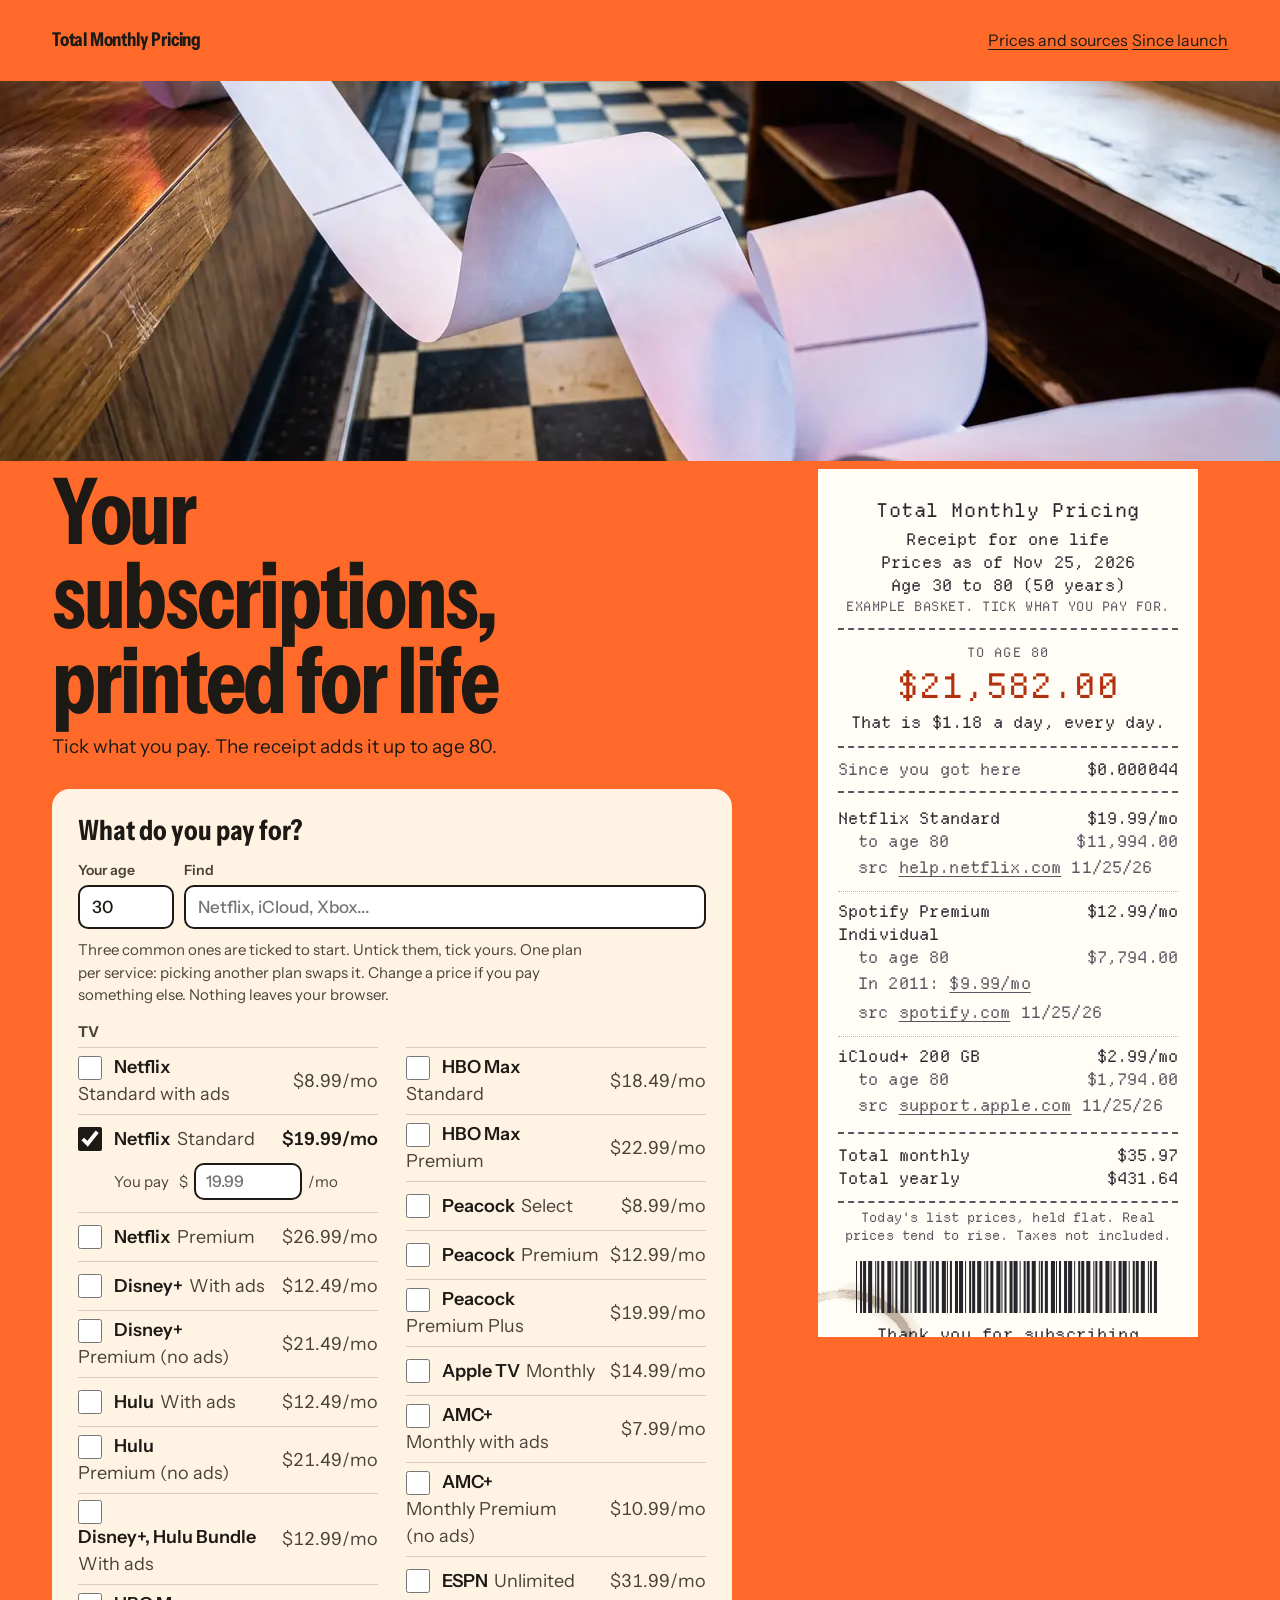
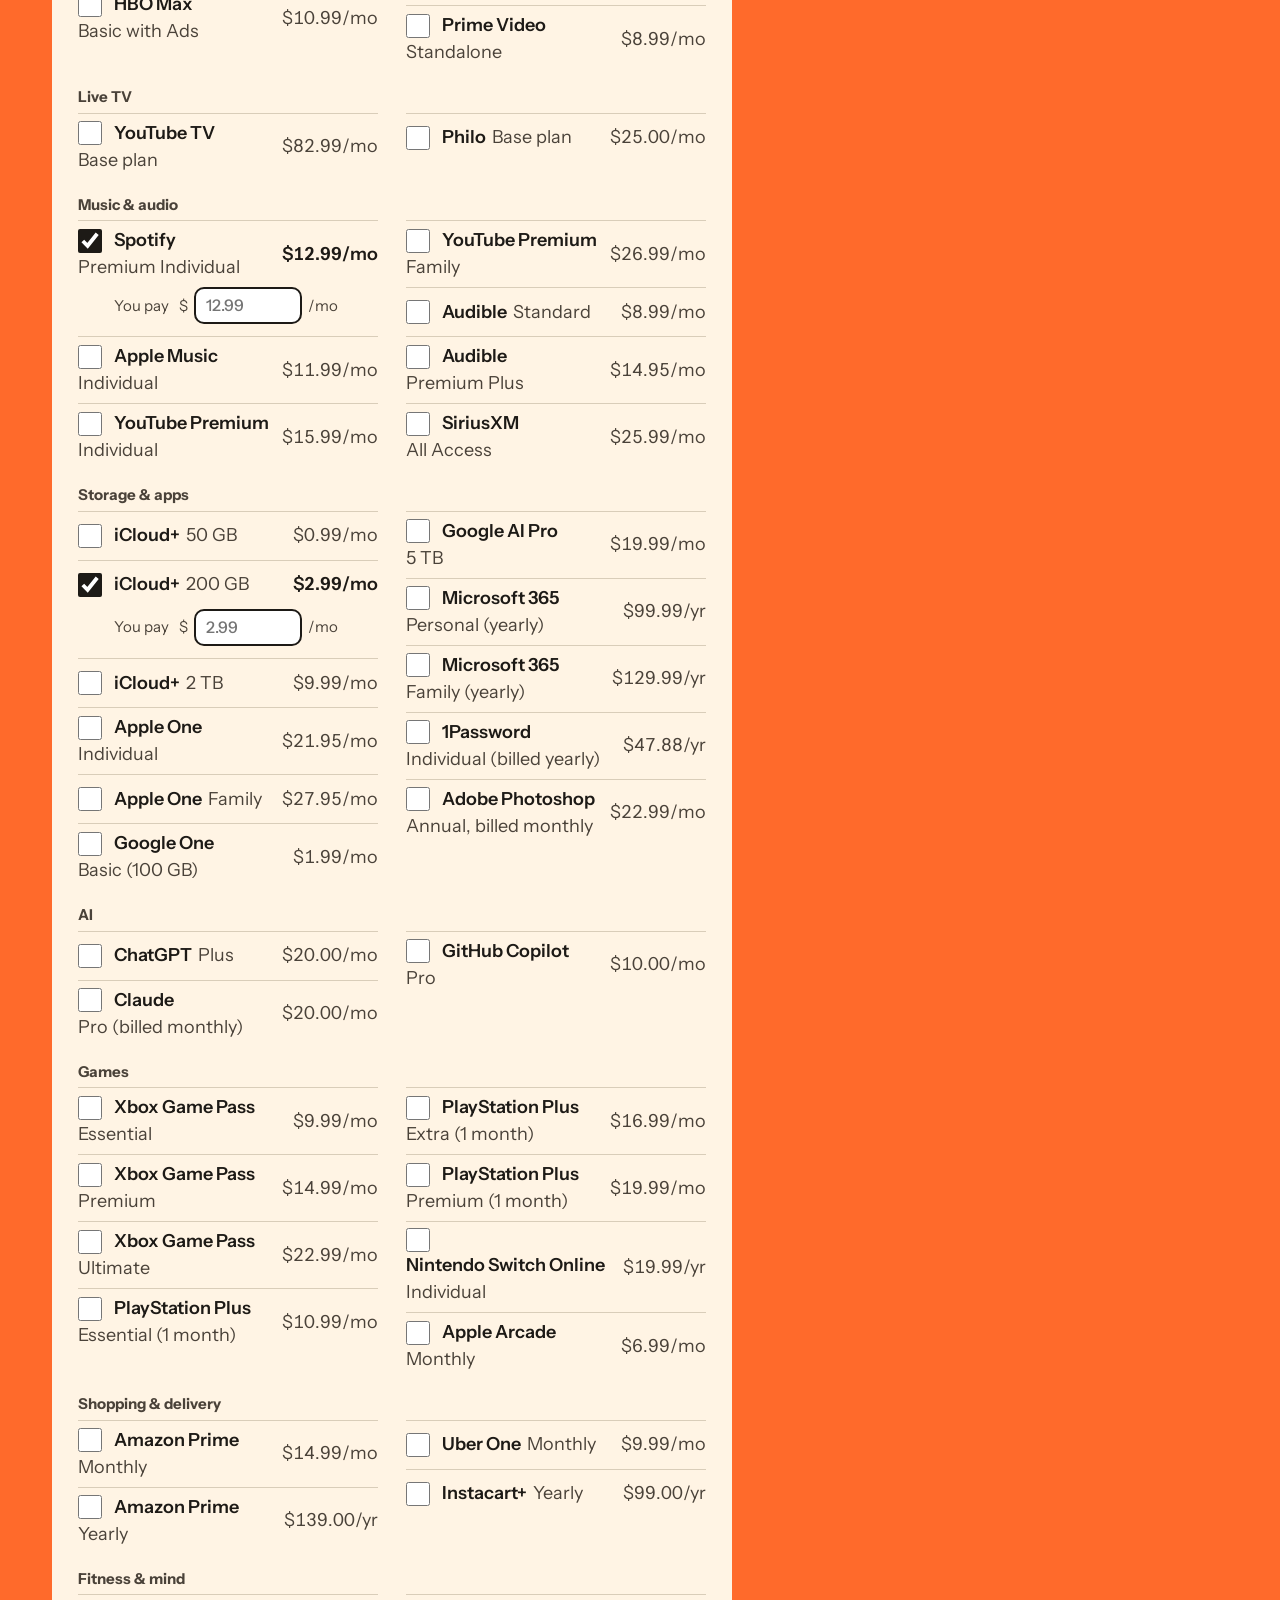
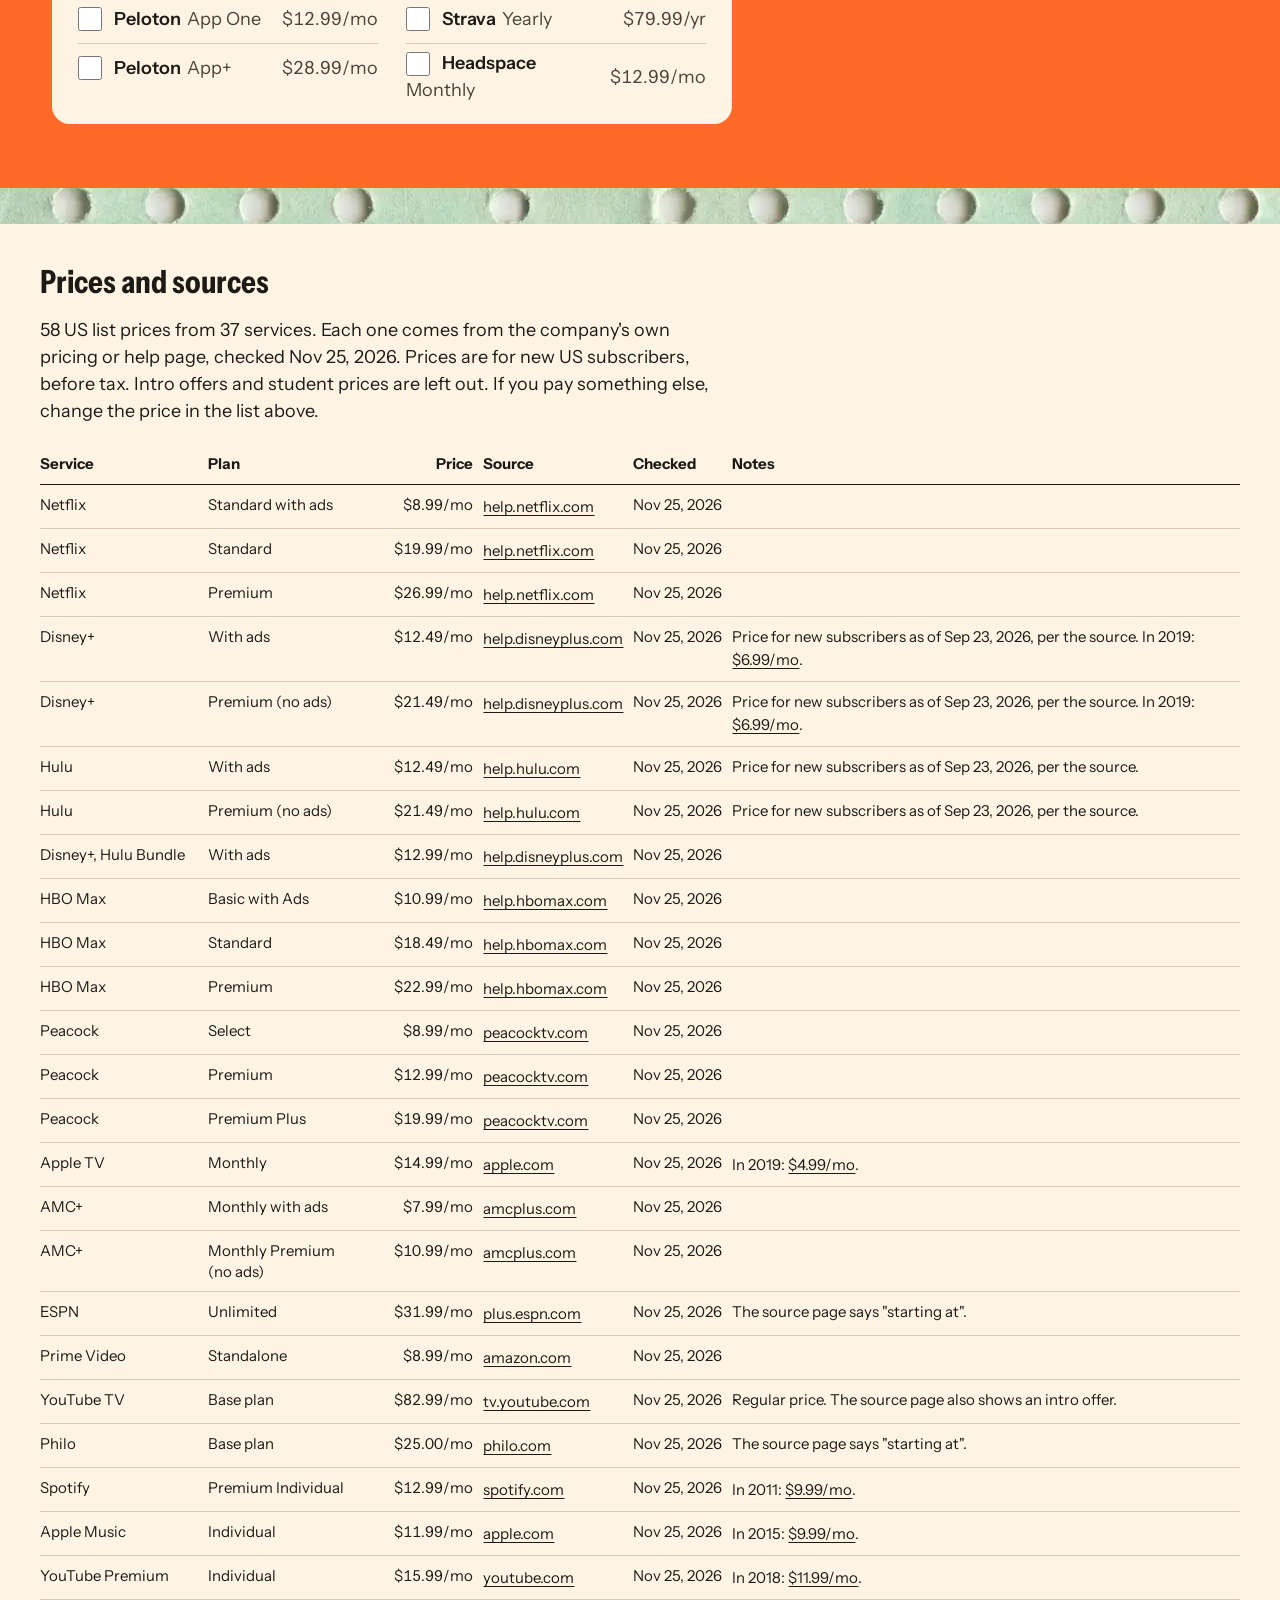
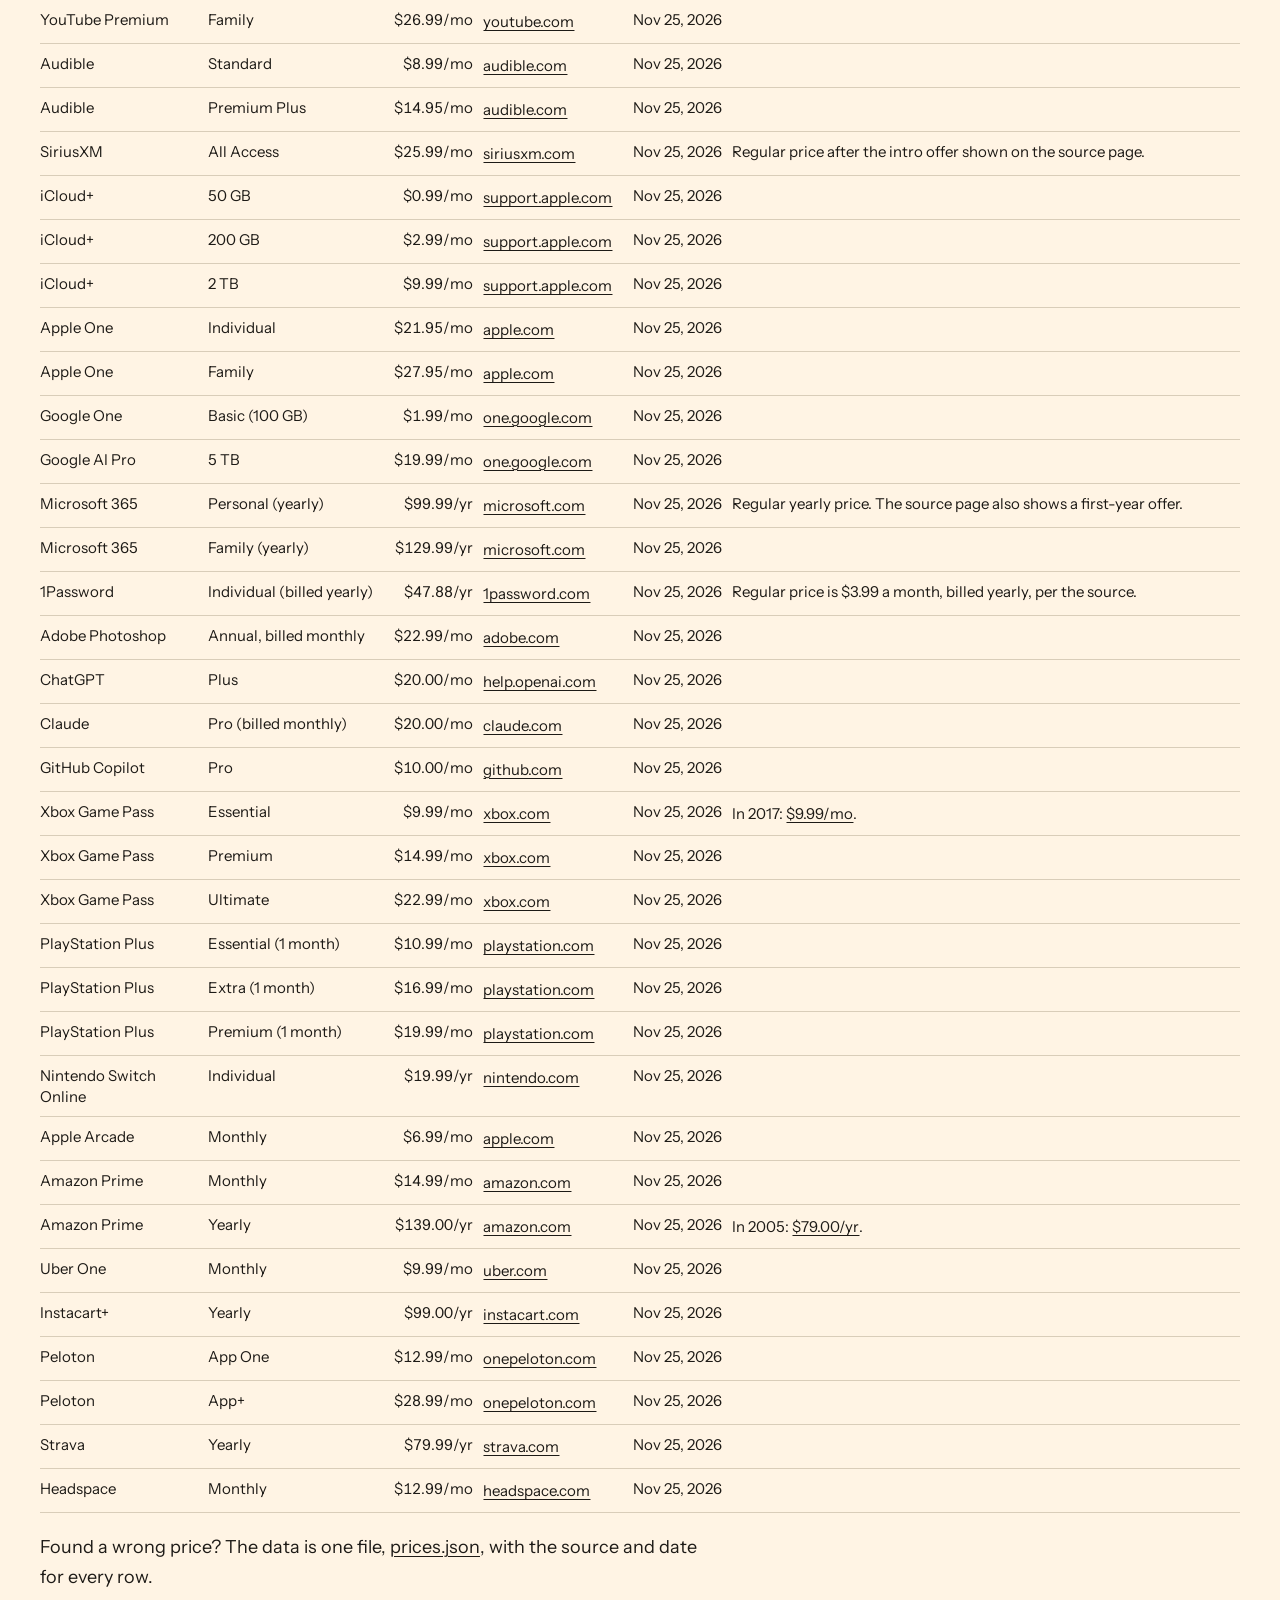
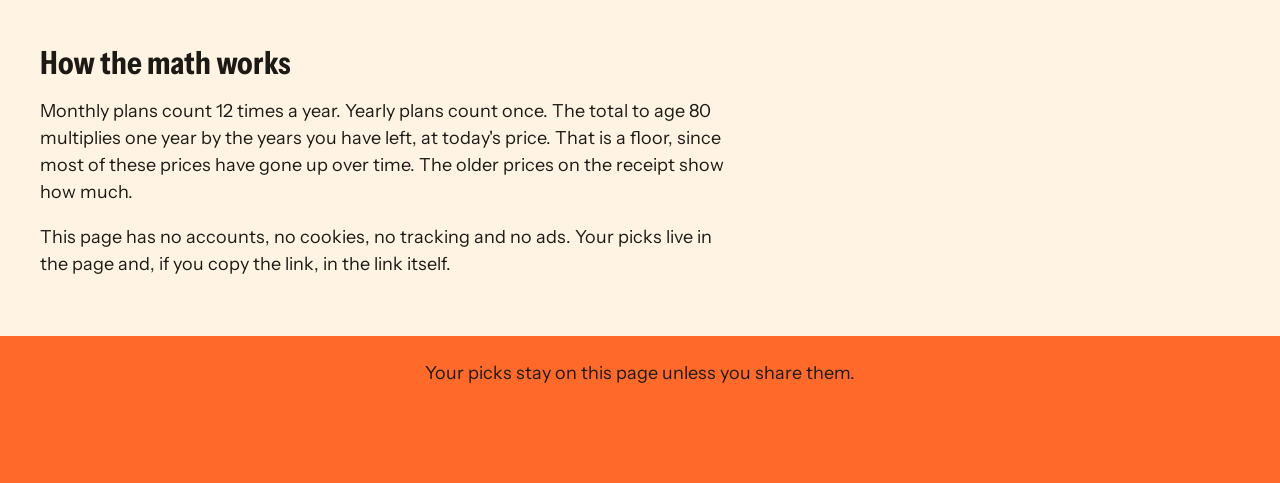
==== docs/index.html @ 7f8d94ce "Share button under the receipt: phone share sheet with the PNG + link; desktop panel with Post to X," ====
<!doctype html>
<html lang="en">
<head>
<meta charset="utf-8">
<meta name="viewport" content="width=device-width, initial-scale=1">
<link rel="canonical" href="https://totalmonthlypricing.com/">
<meta property="og:url" content="https://totalmonthlypricing.com/">
<title>Total Monthly Pricing: what your subscriptions cost for life</title>
<meta name="description" content="Tick the subscriptions you pay. A receipt prints your monthly total and what you will pay each company by age 80. Every price links its source.">
<meta property="og:title" content="Your subscriptions, printed for life">
<meta property="og:description" content="Tick what you pay. Get the receipt. Every price links its source.">
<meta property="og:image" content="https://totalmonthlypricing.com/og.jpg">
<meta property="og:image:width" content="1200">
<meta property="og:image:height" content="630">
<meta property="og:image:alt" content="A single white receipt curling in a loop on a mint-green backdrop with a coral stamp circle.">
<meta property="og:type" content="website">
<meta name="twitter:card" content="summary_large_image">
<link rel="preload" as="image" href="img/hero.webp" imagesrcset="img/hero-800.webp 800w, img/hero.webp 1280w, img/hero-1920.webp 1920w" imagesizes="100vw">
<script type="application/ld+json">{"@context":"https://schema.org","@type":"WebApplication","name":"Total Monthly Pricing","url":"https://totalmonthlypricing.com/","description":"Tick the subscriptions you pay. A receipt prints your monthly total and what you will pay each company by age 80. Every price links its source.","applicationCategory":"FinanceApplication","operatingSystem":"Any","browserRequirements":"Requires JavaScript","isAccessibleForFree":true,"offers":{"@type":"Offer","price":"0","priceCurrency":"USD"}}</script>
<link rel="preload" href="fonts/instrument.woff2" as="font" type="font/woff2" crossorigin>
<link rel="preload" href="fonts/departure.woff2" as="font" type="font/woff2" crossorigin>
<link rel="stylesheet" href="style.css">
<link rel="icon" href="data:image/svg+xml,%3Csvg xmlns='http://www.w3.org/2000/svg' viewBox='0 0 16 16'%3E%3Crect x='3' y='1' width='10' height='14' fill='%23fffdf6'/%3E%3Cpath d='M5 5h6M5 8h6M5 11h4' stroke='%23222' /%3E%3C/svg%3E">
<script>document.documentElement.className='js'</script>
</head>
<body>
<header class="bar"><a class="mark" href="./">Total Monthly Pricing</a><nav aria-label="Page"><a href="#prices">Prices and sources</a> <a href="streaming-price-history/">Since launch</a></nav></header>
<div class="mast">
 <img class="mast-art" src="img/hero.webp" srcset="img/hero-800.webp 800w, img/hero.webp 1280w, img/hero-1920.webp 1920w" sizes="100vw" width="1280" height="714" alt="A long pale-pink receipt paper roll unwinding along a diner counter toward a checkerboard floor, warm wood and stools behind." fetchpriority="high" decoding="async">
</div>
<main>
<section class="hero" aria-labelledby="h1">
 <div class="intro">
  <h1 id="h1">Your subscriptions, printed for life</h1>
  <p class="dek">Tick what you pay. The receipt adds it up to age 80.</p>
 </div>
 <div class="printer">
<article class="receipt" id="receipt" aria-labelledby="r-title">
 <img class="r-stain" src="img/coffee-ring-400.webp" width="400" height="400" alt="" decoding="async" aria-hidden="true">
 <header class="r-head">
  <p class="r-store" id="r-title">Total Monthly Pricing</p>
  <p>Receipt for one life</p>
  <p>Prices as of <span id="r-asof">Nov 25, 2026</span></p>
  <p class="r-age">Age <span id="r-age">30</span> to 80 (<span id="r-years">50</span> years)</p>
  <p class="r-example" id="r-example">Example basket. Tick what you pay for.</p>
 </header>
 <div class="r-due">
  <p class="r-due-k">To age 80</p>
  <p class="r-due-amt" id="t-life">$21,582.00</p>
  <p class="r-due-day">That is <span id="t-day">$1.18</span> a day, every day.</p>
 </div>
 <p class="r-tick" aria-live="off"><span>Since you got here</span><span id="r-tick">$0.000000</span></p>
 <ol class="r-lines" id="r-lines"><li class="ln" data-id="netflix-std">
<div class="ln-top"><span class="ln-name">Netflix Standard</span><span class="ln-price">$19.99/mo</span></div>
<div class="ln-life"><span>to age 80</span><span>$11,994.00</span></div>

<div class="ln-src">src <a href="https://help.netflix.com/en/node/24926" rel="noopener">help.netflix.com</a> 11/25/26</div>
</li><li class="ln" data-id="spotify">
<div class="ln-top"><span class="ln-name">Spotify Premium Individual</span><span class="ln-price">$12.99/mo</span></div>
<div class="ln-life"><span>to age 80</span><span>$7,794.00</span></div>
<div class="ln-then">In 2011: <a href="https://www.billboard.com/music/music-news/read-spotifys-us-launch-announcement-1177109/" rel="noopener">$9.99/mo</a></div>
<div class="ln-src">src <a href="https://www.spotify.com/us/premium/" rel="noopener">spotify.com</a> 11/25/26</div>
</li><li class="ln" data-id="icloud-200">
<div class="ln-top"><span class="ln-name">iCloud+ 200 GB</span><span class="ln-price">$2.99/mo</span></div>
<div class="ln-life"><span>to age 80</span><span>$1,794.00</span></div>

<div class="ln-src">src <a href="https://support.apple.com/en-us/108047" rel="noopener">support.apple.com</a> 11/25/26</div>
</li></ol>
 <p class="r-empty" id="r-empty" hidden>Nothing ticked yet. Pick what you pay for.</p>
 <dl class="r-tot">
  <div><dt>Total monthly</dt><dd id="t-month">$35.97</dd></div>
  <div id="t-annual-row" hidden><dt>Yearly plans</dt><dd id="t-annual">$0.00</dd></div>
  <div><dt>Total yearly</dt><dd id="t-year">$431.64</dd></div>
 </dl>
 <p class="r-fine">Today's list prices, held flat. Real prices tend to rise. Taxes not included.</p>
 <svg class="barcode" viewBox="0 0 301 52" preserveAspectRatio="none" aria-hidden="true" focusable="false"><rect x="0" width="1" height="52"/><rect x="4" width="2" height="52"/><rect x="7" width="3" height="52"/><rect x="12" width="4" height="52"/><rect x="19" width="1" height="52"/><rect x="21" width="2" height="52"/><rect x="25" width="3" height="52"/><rect x="31" width="4" height="52"/><rect x="36" width="1" height="52"/><rect x="39" width="2" height="52"/><rect x="44" width="3" height="52"/><rect x="48" width="4" height="52"/><rect x="54" width="1" height="52"/><rect x="58" width="2" height="52"/><rect x="61" width="3" height="52"/><rect x="66" width="4" height="52"/><rect x="73" width="1" height="52"/><rect x="75" width="2" height="52"/><rect x="79" width="3" height="52"/><rect x="85" width="4" height="52"/><rect x="90" width="1" height="52"/><rect x="93" width="2" height="52"/><rect x="98" width="3" height="52"/><rect x="102" width="4" height="52"/><rect x="108" width="1" height="52"/><rect x="112" width="2" height="52"/><rect x="115" width="3" height="52"/><rect x="120" width="4" height="52"/><rect x="127" width="1" height="52"/><rect x="129" width="2" height="52"/><rect x="133" width="3" height="52"/><rect x="139" width="4" height="52"/><rect x="144" width="1" height="52"/><rect x="147" width="2" height="52"/><rect x="152" width="3" height="52"/><rect x="156" width="4" height="52"/><rect x="162" width="1" height="52"/><rect x="166" width="2" height="52"/><rect x="169" width="3" height="52"/><rect x="174" width="4" height="52"/><rect x="181" width="1" height="52"/><rect x="183" width="2" height="52"/><rect x="187" width="3" height="52"/><rect x="193" width="4" height="52"/><rect x="198" width="1" height="52"/><rect x="201" width="2" height="52"/><rect x="206" width="3" height="52"/><rect x="210" width="4" height="52"/><rect x="216" width="1" height="52"/><rect x="220" width="2" height="52"/><rect x="223" width="3" height="52"/><rect x="228" width="4" height="52"/><rect x="235" width="1" height="52"/><rect x="237" width="2" height="52"/><rect x="241" width="3" height="52"/><rect x="247" width="4" height="52"/><rect x="252" width="1" height="52"/><rect x="255" width="2" height="52"/><rect x="260" width="3" height="52"/><rect x="264" width="4" height="52"/><rect x="270" width="1" height="52"/><rect x="274" width="2" height="52"/><rect x="277" width="3" height="52"/><rect x="282" width="4" height="52"/><rect x="289" width="1" height="52"/><rect x="291" width="2" height="52"/><rect x="295" width="3" height="52"/></svg>
 <p class="r-thanks">Thank you for subscribing</p>
</article>
  <div class="r-actions">
   <button type="button" id="sharebtn" class="share-main" aria-expanded="false" aria-controls="share-panel">Share receipt</button>
   <p id="share-note" class="share-note" hidden>Tick a subscription to share your receipt.</p>
   <div id="share-panel" class="share-panel" role="group" aria-label="Share your receipt" hidden>
    <a id="x-post" class="btn" href="https://x.com/intent/post" target="_blank" rel="noopener noreferrer">Post to X</a>
    <button type="button" id="save">Download image</button>
    <button type="button" id="share">Copy link</button>
    <p class="share-tip">Instagram: download the image, then add it to a story or post.</p>
   </div>
   <span id="share-msg" role="status"></span>
  </div>
 </div>
 <form class="picker" id="picker" aria-labelledby="pick-h" onsubmit="return false">
  <h2 id="pick-h">What do you pay for?</h2>
  <div class="controls">
   <label class="age"><span>Your age</span><input id="age" type="number" inputmode="numeric" min="13" max="79" value="30"></label>
   <label class="find"><span>Find</span><input id="find" type="search" autocomplete="off" placeholder="Netflix, iCloud, Xbox..."></label>
  </div>
  <p class="hint" id="hint">Three common ones are ticked to start. Untick them, tick yours. One plan per service: picking another plan swaps it. Change a price if you pay something else. Nothing leaves your browser.</p>
  <noscript><p class="hint">The receipt needs JavaScript to add up your own picks. The full price list below works without it.</p></noscript>
  <p class="swap-note" id="swap-note" role="status"></p>
  <p class="nomatch" id="nomatch" hidden>No subscription matches that. Try a company name.</p>
  
<fieldset class="group"><legend>TV</legend><ul>
<li class="pick" data-id="netflix-ads" data-q="netflix standard with ads">
 <label><input type="checkbox" value="netflix-ads"><span class="pk-name">Netflix</span> <span class="pk-plan">Standard with ads</span></label>
 <span class="pk-list">$8.99/mo</span>
 <label class="pk-edit"><span>You pay</span> <span class="pk-cur">$</span><input type="text" inputmode="decimal" autocomplete="off" spellcheck="false" maxlength="8" placeholder="8.99" aria-label="What you pay for Netflix Standard with ads, per month"><span class="pk-per">/mo</span></label>
</li>
<li class="pick" data-id="netflix-std" data-q="netflix standard">
 <label><input type="checkbox" value="netflix-std" checked><span class="pk-name">Netflix</span> <span class="pk-plan">Standard</span></label>
 <span class="pk-list">$19.99/mo</span>
 <label class="pk-edit"><span>You pay</span> <span class="pk-cur">$</span><input type="text" inputmode="decimal" autocomplete="off" spellcheck="false" maxlength="8" placeholder="19.99" aria-label="What you pay for Netflix Standard, per month"><span class="pk-per">/mo</span></label>
</li>
<li class="pick" data-id="netflix-prem" data-q="netflix premium">
 <label><input type="checkbox" value="netflix-prem"><span class="pk-name">Netflix</span> <span class="pk-plan">Premium</span></label>
 <span class="pk-list">$26.99/mo</span>
 <label class="pk-edit"><span>You pay</span> <span class="pk-cur">$</span><input type="text" inputmode="decimal" autocomplete="off" spellcheck="false" maxlength="8" placeholder="26.99" aria-label="What you pay for Netflix Premium, per month"><span class="pk-per">/mo</span></label>
</li>
<li class="pick" data-id="disney-ads" data-q="disney+ with ads">
 <label><input type="checkbox" value="disney-ads"><span class="pk-name">Disney+</span> <span class="pk-plan">With ads</span></label>
 <span class="pk-list">$12.49/mo</span>
 <label class="pk-edit"><span>You pay</span> <span class="pk-cur">$</span><input type="text" inputmode="decimal" autocomplete="off" spellcheck="false" maxlength="8" placeholder="12.49" aria-label="What you pay for Disney+ With ads, per month"><span class="pk-per">/mo</span></label>
</li>
<li class="pick" data-id="disney-premium" data-q="disney+ premium (no ads)">
 <label><input type="checkbox" value="disney-premium"><span class="pk-name">Disney+</span> <span class="pk-plan">Premium (no ads)</span></label>
 <span class="pk-list">$21.49/mo</span>
 <label class="pk-edit"><span>You pay</span> <span class="pk-cur">$</span><input type="text" inputmode="decimal" autocomplete="off" spellcheck="false" maxlength="8" placeholder="21.49" aria-label="What you pay for Disney+ Premium (no ads), per month"><span class="pk-per">/mo</span></label>
</li>
<li class="pick" data-id="hulu-ads" data-q="hulu with ads">
 <label><input type="checkbox" value="hulu-ads"><span class="pk-name">Hulu</span> <span class="pk-plan">With ads</span></label>
 <span class="pk-list">$12.49/mo</span>
 <label class="pk-edit"><span>You pay</span> <span class="pk-cur">$</span><input type="text" inputmode="decimal" autocomplete="off" spellcheck="false" maxlength="8" placeholder="12.49" aria-label="What you pay for Hulu With ads, per month"><span class="pk-per">/mo</span></label>
</li>
<li class="pick" data-id="hulu-premium" data-q="hulu premium (no ads)">
 <label><input type="checkbox" value="hulu-premium"><span class="pk-name">Hulu</span> <span class="pk-plan">Premium (no ads)</span></label>
 <span class="pk-list">$21.49/mo</span>
 <label class="pk-edit"><span>You pay</span> <span class="pk-cur">$</span><input type="text" inputmode="decimal" autocomplete="off" spellcheck="false" maxlength="8" placeholder="21.49" aria-label="What you pay for Hulu Premium (no ads), per month"><span class="pk-per">/mo</span></label>
</li>
<li class="pick" data-id="disney-hulu" data-q="disney+, hulu bundle with ads">
 <label><input type="checkbox" value="disney-hulu"><span class="pk-name">Disney+, Hulu Bundle</span> <span class="pk-plan">With ads</span></label>
 <span class="pk-list">$12.99/mo</span>
 <label class="pk-edit"><span>You pay</span> <span class="pk-cur">$</span><input type="text" inputmode="decimal" autocomplete="off" spellcheck="false" maxlength="8" placeholder="12.99" aria-label="What you pay for Disney+, Hulu Bundle With ads, per month"><span class="pk-per">/mo</span></label>
</li>
<li class="pick" data-id="max-basic" data-q="hbo max basic with ads">
 <label><input type="checkbox" value="max-basic"><span class="pk-name">HBO Max</span> <span class="pk-plan">Basic with Ads</span></label>
 <span class="pk-list">$10.99/mo</span>
 <label class="pk-edit"><span>You pay</span> <span class="pk-cur">$</span><input type="text" inputmode="decimal" autocomplete="off" spellcheck="false" maxlength="8" placeholder="10.99" aria-label="What you pay for HBO Max Basic with Ads, per month"><span class="pk-per">/mo</span></label>
</li>
<li class="pick" data-id="max-std" data-q="hbo max standard">
 <label><input type="checkbox" value="max-std"><span class="pk-name">HBO Max</span> <span class="pk-plan">Standard</span></label>
 <span class="pk-list">$18.49/mo</span>
 <label class="pk-edit"><span>You pay</span> <span class="pk-cur">$</span><input type="text" inputmode="decimal" autocomplete="off" spellcheck="false" maxlength="8" placeholder="18.49" aria-label="What you pay for HBO Max Standard, per month"><span class="pk-per">/mo</span></label>
</li>
<li class="pick" data-id="max-prem" data-q="hbo max premium">
 <label><input type="checkbox" value="max-prem"><span class="pk-name">HBO Max</span> <span class="pk-plan">Premium</span></label>
 <span class="pk-list">$22.99/mo</span>
 <label class="pk-edit"><span>You pay</span> <span class="pk-cur">$</span><input type="text" inputmode="decimal" autocomplete="off" spellcheck="false" maxlength="8" placeholder="22.99" aria-label="What you pay for HBO Max Premium, per month"><span class="pk-per">/mo</span></label>
</li>
<li class="pick" data-id="peacock-select" data-q="peacock select">
 <label><input type="checkbox" value="peacock-select"><span class="pk-name">Peacock</span> <span class="pk-plan">Select</span></label>
 <span class="pk-list">$8.99/mo</span>
 <label class="pk-edit"><span>You pay</span> <span class="pk-cur">$</span><input type="text" inputmode="decimal" autocomplete="off" spellcheck="false" maxlength="8" placeholder="8.99" aria-label="What you pay for Peacock Select, per month"><span class="pk-per">/mo</span></label>
</li>
<li class="pick" data-id="peacock-prem" data-q="peacock premium">
 <label><input type="checkbox" value="peacock-prem"><span class="pk-name">Peacock</span> <span class="pk-plan">Premium</span></label>
 <span class="pk-list">$12.99/mo</span>
 <label class="pk-edit"><span>You pay</span> <span class="pk-cur">$</span><input type="text" inputmode="decimal" autocomplete="off" spellcheck="false" maxlength="8" placeholder="12.99" aria-label="What you pay for Peacock Premium, per month"><span class="pk-per">/mo</span></label>
</li>
<li class="pick" data-id="peacock-plus" data-q="peacock premium plus">
 <label><input type="checkbox" value="peacock-plus"><span class="pk-name">Peacock</span> <span class="pk-plan">Premium Plus</span></label>
 <span class="pk-list">$19.99/mo</span>
 <label class="pk-edit"><span>You pay</span> <span class="pk-cur">$</span><input type="text" inputmode="decimal" autocomplete="off" spellcheck="false" maxlength="8" placeholder="19.99" aria-label="What you pay for Peacock Premium Plus, per month"><span class="pk-per">/mo</span></label>
</li>
<li class="pick" data-id="apple-tv" data-q="apple tv monthly">
 <label><input type="checkbox" value="apple-tv"><span class="pk-name">Apple TV</span> <span class="pk-plan">Monthly</span></label>
 <span class="pk-list">$14.99/mo</span>
 <label class="pk-edit"><span>You pay</span> <span class="pk-cur">$</span><input type="text" inputmode="decimal" autocomplete="off" spellcheck="false" maxlength="8" placeholder="14.99" aria-label="What you pay for Apple TV Monthly, per month"><span class="pk-per">/mo</span></label>
</li>
<li class="pick" data-id="amc-ads" data-q="amc+ monthly with ads">
 <label><input type="checkbox" value="amc-ads"><span class="pk-name">AMC+</span> <span class="pk-plan">Monthly with ads</span></label>
 <span class="pk-list">$7.99/mo</span>
 <label class="pk-edit"><span>You pay</span> <span class="pk-cur">$</span><input type="text" inputmode="decimal" autocomplete="off" spellcheck="false" maxlength="8" placeholder="7.99" aria-label="What you pay for AMC+ Monthly with ads, per month"><span class="pk-per">/mo</span></label>
</li>
<li class="pick" data-id="amc-prem" data-q="amc+ monthly premium (no ads)">
 <label><input type="checkbox" value="amc-prem"><span class="pk-name">AMC+</span> <span class="pk-plan">Monthly Premium (no ads)</span></label>
 <span class="pk-list">$10.99/mo</span>
 <label class="pk-edit"><span>You pay</span> <span class="pk-cur">$</span><input type="text" inputmode="decimal" autocomplete="off" spellcheck="false" maxlength="8" placeholder="10.99" aria-label="What you pay for AMC+ Monthly Premium (no ads), per month"><span class="pk-per">/mo</span></label>
</li>
<li class="pick" data-id="espn-unl" data-q="espn unlimited">
 <label><input type="checkbox" value="espn-unl"><span class="pk-name">ESPN</span> <span class="pk-plan">Unlimited</span></label>
 <span class="pk-list">$31.99/mo</span>
 <label class="pk-edit"><span>You pay</span> <span class="pk-cur">$</span><input type="text" inputmode="decimal" autocomplete="off" spellcheck="false" maxlength="8" placeholder="31.99" aria-label="What you pay for ESPN Unlimited, per month"><span class="pk-per">/mo</span></label>
</li>
<li class="pick" data-id="prime-video" data-q="prime video standalone">
 <label><input type="checkbox" value="prime-video"><span class="pk-name">Prime Video</span> <span class="pk-plan">Standalone</span></label>
 <span class="pk-list">$8.99/mo</span>
 <label class="pk-edit"><span>You pay</span> <span class="pk-cur">$</span><input type="text" inputmode="decimal" autocomplete="off" spellcheck="false" maxlength="8" placeholder="8.99" aria-label="What you pay for Prime Video Standalone, per month"><span class="pk-per">/mo</span></label>
</li>
</ul></fieldset>

<fieldset class="group"><legend>Live TV</legend><ul>
<li class="pick" data-id="yt-tv" data-q="youtube tv base plan">
 <label><input type="checkbox" value="yt-tv"><span class="pk-name">YouTube TV</span> <span class="pk-plan">Base plan</span></label>
 <span class="pk-list">$82.99/mo</span>
 <label class="pk-edit"><span>You pay</span> <span class="pk-cur">$</span><input type="text" inputmode="decimal" autocomplete="off" spellcheck="false" maxlength="8" placeholder="82.99" aria-label="What you pay for YouTube TV Base plan, per month"><span class="pk-per">/mo</span></label>
</li>
<li class="pick" data-id="philo" data-q="philo base plan">
 <label><input type="checkbox" value="philo"><span class="pk-name">Philo</span> <span class="pk-plan">Base plan</span></label>
 <span class="pk-list">$25.00/mo</span>
 <label class="pk-edit"><span>You pay</span> <span class="pk-cur">$</span><input type="text" inputmode="decimal" autocomplete="off" spellcheck="false" maxlength="8" placeholder="25.00" aria-label="What you pay for Philo Base plan, per month"><span class="pk-per">/mo</span></label>
</li>
</ul></fieldset>

<fieldset class="group"><legend>Music &amp; audio</legend><ul>
<li class="pick" data-id="spotify" data-q="spotify premium individual">
 <label><input type="checkbox" value="spotify" checked><span class="pk-name">Spotify</span> <span class="pk-plan">Premium Individual</span></label>
 <span class="pk-list">$12.99/mo</span>
 <label class="pk-edit"><span>You pay</span> <span class="pk-cur">$</span><input type="text" inputmode="decimal" autocomplete="off" spellcheck="false" maxlength="8" placeholder="12.99" aria-label="What you pay for Spotify Premium Individual, per month"><span class="pk-per">/mo</span></label>
</li>
<li class="pick" data-id="apple-music" data-q="apple music individual">
 <label><input type="checkbox" value="apple-music"><span class="pk-name">Apple Music</span> <span class="pk-plan">Individual</span></label>
 <span class="pk-list">$11.99/mo</span>
 <label class="pk-edit"><span>You pay</span> <span class="pk-cur">$</span><input type="text" inputmode="decimal" autocomplete="off" spellcheck="false" maxlength="8" placeholder="11.99" aria-label="What you pay for Apple Music Individual, per month"><span class="pk-per">/mo</span></label>
</li>
<li class="pick" data-id="yt-premium" data-q="youtube premium individual">
 <label><input type="checkbox" value="yt-premium"><span class="pk-name">YouTube Premium</span> <span class="pk-plan">Individual</span></label>
 <span class="pk-list">$15.99/mo</span>
 <label class="pk-edit"><span>You pay</span> <span class="pk-cur">$</span><input type="text" inputmode="decimal" autocomplete="off" spellcheck="false" maxlength="8" placeholder="15.99" aria-label="What you pay for YouTube Premium Individual, per month"><span class="pk-per">/mo</span></label>
</li>
<li class="pick" data-id="yt-family" data-q="youtube premium family">
 <label><input type="checkbox" value="yt-family"><span class="pk-name">YouTube Premium</span> <span class="pk-plan">Family</span></label>
 <span class="pk-list">$26.99/mo</span>
 <label class="pk-edit"><span>You pay</span> <span class="pk-cur">$</span><input type="text" inputmode="decimal" autocomplete="off" spellcheck="false" maxlength="8" placeholder="26.99" aria-label="What you pay for YouTube Premium Family, per month"><span class="pk-per">/mo</span></label>
</li>
<li class="pick" data-id="audible-std" data-q="audible standard">
 <label><input type="checkbox" value="audible-std"><span class="pk-name">Audible</span> <span class="pk-plan">Standard</span></label>
 <span class="pk-list">$8.99/mo</span>
 <label class="pk-edit"><span>You pay</span> <span class="pk-cur">$</span><input type="text" inputmode="decimal" autocomplete="off" spellcheck="false" maxlength="8" placeholder="8.99" aria-label="What you pay for Audible Standard, per month"><span class="pk-per">/mo</span></label>
</li>
<li class="pick" data-id="audible-pp" data-q="audible premium plus">
 <label><input type="checkbox" value="audible-pp"><span class="pk-name">Audible</span> <span class="pk-plan">Premium Plus</span></label>
 <span class="pk-list">$14.95/mo</span>
 <label class="pk-edit"><span>You pay</span> <span class="pk-cur">$</span><input type="text" inputmode="decimal" autocomplete="off" spellcheck="false" maxlength="8" placeholder="14.95" aria-label="What you pay for Audible Premium Plus, per month"><span class="pk-per">/mo</span></label>
</li>
<li class="pick" data-id="sxm-all" data-q="siriusxm all access">
 <label><input type="checkbox" value="sxm-all"><span class="pk-name">SiriusXM</span> <span class="pk-plan">All Access</span></label>
 <span class="pk-list">$25.99/mo</span>
 <label class="pk-edit"><span>You pay</span> <span class="pk-cur">$</span><input type="text" inputmode="decimal" autocomplete="off" spellcheck="false" maxlength="8" placeholder="25.99" aria-label="What you pay for SiriusXM All Access, per month"><span class="pk-per">/mo</span></label>
</li>
</ul></fieldset>

<fieldset class="group"><legend>Storage &amp; apps</legend><ul>
<li class="pick" data-id="icloud-50" data-q="icloud+ 50 gb">
 <label><input type="checkbox" value="icloud-50"><span class="pk-name">iCloud+</span> <span class="pk-plan">50 GB</span></label>
 <span class="pk-list">$0.99/mo</span>
 <label class="pk-edit"><span>You pay</span> <span class="pk-cur">$</span><input type="text" inputmode="decimal" autocomplete="off" spellcheck="false" maxlength="8" placeholder="0.99" aria-label="What you pay for iCloud+ 50 GB, per month"><span class="pk-per">/mo</span></label>
</li>
<li class="pick" data-id="icloud-200" data-q="icloud+ 200 gb">
 <label><input type="checkbox" value="icloud-200" checked><span class="pk-name">iCloud+</span> <span class="pk-plan">200 GB</span></label>
 <span class="pk-list">$2.99/mo</span>
 <label class="pk-edit"><span>You pay</span> <span class="pk-cur">$</span><input type="text" inputmode="decimal" autocomplete="off" spellcheck="false" maxlength="8" placeholder="2.99" aria-label="What you pay for iCloud+ 200 GB, per month"><span class="pk-per">/mo</span></label>
</li>
<li class="pick" data-id="icloud-2tb" data-q="icloud+ 2 tb">
 <label><input type="checkbox" value="icloud-2tb"><span class="pk-name">iCloud+</span> <span class="pk-plan">2 TB</span></label>
 <span class="pk-list">$9.99/mo</span>
 <label class="pk-edit"><span>You pay</span> <span class="pk-cur">$</span><input type="text" inputmode="decimal" autocomplete="off" spellcheck="false" maxlength="8" placeholder="9.99" aria-label="What you pay for iCloud+ 2 TB, per month"><span class="pk-per">/mo</span></label>
</li>
<li class="pick" data-id="apple-one" data-q="apple one individual">
 <label><input type="checkbox" value="apple-one"><span class="pk-name">Apple One</span> <span class="pk-plan">Individual</span></label>
 <span class="pk-list">$21.95/mo</span>
 <label class="pk-edit"><span>You pay</span> <span class="pk-cur">$</span><input type="text" inputmode="decimal" autocomplete="off" spellcheck="false" maxlength="8" placeholder="21.95" aria-label="What you pay for Apple One Individual, per month"><span class="pk-per">/mo</span></label>
</li>
<li class="pick" data-id="apple-one-fam" data-q="apple one family">
 <label><input type="checkbox" value="apple-one-fam"><span class="pk-name">Apple One</span> <span class="pk-plan">Family</span></label>
 <span class="pk-list">$27.95/mo</span>
 <label class="pk-edit"><span>You pay</span> <span class="pk-cur">$</span><input type="text" inputmode="decimal" autocomplete="off" spellcheck="false" maxlength="8" placeholder="27.95" aria-label="What you pay for Apple One Family, per month"><span class="pk-per">/mo</span></label>
</li>
<li class="pick" data-id="gone-100" data-q="google one basic (100 gb)">
 <label><input type="checkbox" value="gone-100"><span class="pk-name">Google One</span> <span class="pk-plan">Basic (100 GB)</span></label>
 <span class="pk-list">$1.99/mo</span>
 <label class="pk-edit"><span>You pay</span> <span class="pk-cur">$</span><input type="text" inputmode="decimal" autocomplete="off" spellcheck="false" maxlength="8" placeholder="1.99" aria-label="What you pay for Google One Basic (100 GB), per month"><span class="pk-per">/mo</span></label>
</li>
<li class="pick" data-id="gone-aipro" data-q="google ai pro 5 tb">
 <label><input type="checkbox" value="gone-aipro"><span class="pk-name">Google AI Pro</span> <span class="pk-plan">5 TB</span></label>
 <span class="pk-list">$19.99/mo</span>
 <label class="pk-edit"><span>You pay</span> <span class="pk-cur">$</span><input type="text" inputmode="decimal" autocomplete="off" spellcheck="false" maxlength="8" placeholder="19.99" aria-label="What you pay for Google AI Pro 5 TB, per month"><span class="pk-per">/mo</span></label>
</li>
<li class="pick" data-id="m365-personal" data-q="microsoft 365 personal (yearly)">
 <label><input type="checkbox" value="m365-personal"><span class="pk-name">Microsoft 365</span> <span class="pk-plan">Personal (yearly)</span></label>
 <span class="pk-list">$99.99/yr</span>
 <label class="pk-edit"><span>You pay</span> <span class="pk-cur">$</span><input type="text" inputmode="decimal" autocomplete="off" spellcheck="false" maxlength="8" placeholder="99.99" aria-label="What you pay for Microsoft 365 Personal (yearly), per year"><span class="pk-per">/yr</span></label>
</li>
<li class="pick" data-id="m365-family" data-q="microsoft 365 family (yearly)">
 <label><input type="checkbox" value="m365-family"><span class="pk-name">Microsoft 365</span> <span class="pk-plan">Family (yearly)</span></label>
 <span class="pk-list">$129.99/yr</span>
 <label class="pk-edit"><span>You pay</span> <span class="pk-cur">$</span><input type="text" inputmode="decimal" autocomplete="off" spellcheck="false" maxlength="8" placeholder="129.99" aria-label="What you pay for Microsoft 365 Family (yearly), per year"><span class="pk-per">/yr</span></label>
</li>
<li class="pick" data-id="1password" data-q="1password individual (billed yearly)">
 <label><input type="checkbox" value="1password"><span class="pk-name">1Password</span> <span class="pk-plan">Individual (billed yearly)</span></label>
 <span class="pk-list">$47.88/yr</span>
 <label class="pk-edit"><span>You pay</span> <span class="pk-cur">$</span><input type="text" inputmode="decimal" autocomplete="off" spellcheck="false" maxlength="8" placeholder="47.88" aria-label="What you pay for 1Password Individual (billed yearly), per year"><span class="pk-per">/yr</span></label>
</li>
<li class="pick" data-id="photoshop" data-q="adobe photoshop annual, billed monthly">
 <label><input type="checkbox" value="photoshop"><span class="pk-name">Adobe Photoshop</span> <span class="pk-plan">Annual, billed monthly</span></label>
 <span class="pk-list">$22.99/mo</span>
 <label class="pk-edit"><span>You pay</span> <span class="pk-cur">$</span><input type="text" inputmode="decimal" autocomplete="off" spellcheck="false" maxlength="8" placeholder="22.99" aria-label="What you pay for Adobe Photoshop Annual, billed monthly, per month"><span class="pk-per">/mo</span></label>
</li>
</ul></fieldset>

<fieldset class="group"><legend>AI</legend><ul>
<li class="pick" data-id="chatgpt-plus" data-q="chatgpt plus">
 <label><input type="checkbox" value="chatgpt-plus"><span class="pk-name">ChatGPT</span> <span class="pk-plan">Plus</span></label>
 <span class="pk-list">$20.00/mo</span>
 <label class="pk-edit"><span>You pay</span> <span class="pk-cur">$</span><input type="text" inputmode="decimal" autocomplete="off" spellcheck="false" maxlength="8" placeholder="20.00" aria-label="What you pay for ChatGPT Plus, per month"><span class="pk-per">/mo</span></label>
</li>
<li class="pick" data-id="claude-pro" data-q="claude pro (billed monthly)">
 <label><input type="checkbox" value="claude-pro"><span class="pk-name">Claude</span> <span class="pk-plan">Pro (billed monthly)</span></label>
 <span class="pk-list">$20.00/mo</span>
 <label class="pk-edit"><span>You pay</span> <span class="pk-cur">$</span><input type="text" inputmode="decimal" autocomplete="off" spellcheck="false" maxlength="8" placeholder="20.00" aria-label="What you pay for Claude Pro (billed monthly), per month"><span class="pk-per">/mo</span></label>
</li>
<li class="pick" data-id="copilot-pro" data-q="github copilot pro">
 <label><input type="checkbox" value="copilot-pro"><span class="pk-name">GitHub Copilot</span> <span class="pk-plan">Pro</span></label>
 <span class="pk-list">$10.00/mo</span>
 <label class="pk-edit"><span>You pay</span> <span class="pk-cur">$</span><input type="text" inputmode="decimal" autocomplete="off" spellcheck="false" maxlength="8" placeholder="10.00" aria-label="What you pay for GitHub Copilot Pro, per month"><span class="pk-per">/mo</span></label>
</li>
</ul></fieldset>

<fieldset class="group"><legend>Games</legend><ul>
<li class="pick" data-id="gamepass-ess" data-q="xbox game pass essential">
 <label><input type="checkbox" value="gamepass-ess"><span class="pk-name">Xbox Game Pass</span> <span class="pk-plan">Essential</span></label>
 <span class="pk-list">$9.99/mo</span>
 <label class="pk-edit"><span>You pay</span> <span class="pk-cur">$</span><input type="text" inputmode="decimal" autocomplete="off" spellcheck="false" maxlength="8" placeholder="9.99" aria-label="What you pay for Xbox Game Pass Essential, per month"><span class="pk-per">/mo</span></label>
</li>
<li class="pick" data-id="gamepass-prem" data-q="xbox game pass premium">
 <label><input type="checkbox" value="gamepass-prem"><span class="pk-name">Xbox Game Pass</span> <span class="pk-plan">Premium</span></label>
 <span class="pk-list">$14.99/mo</span>
 <label class="pk-edit"><span>You pay</span> <span class="pk-cur">$</span><input type="text" inputmode="decimal" autocomplete="off" spellcheck="false" maxlength="8" placeholder="14.99" aria-label="What you pay for Xbox Game Pass Premium, per month"><span class="pk-per">/mo</span></label>
</li>
<li class="pick" data-id="gamepass-ult" data-q="xbox game pass ultimate">
 <label><input type="checkbox" value="gamepass-ult"><span class="pk-name">Xbox Game Pass</span> <span class="pk-plan">Ultimate</span></label>
 <span class="pk-list">$22.99/mo</span>
 <label class="pk-edit"><span>You pay</span> <span class="pk-cur">$</span><input type="text" inputmode="decimal" autocomplete="off" spellcheck="false" maxlength="8" placeholder="22.99" aria-label="What you pay for Xbox Game Pass Ultimate, per month"><span class="pk-per">/mo</span></label>
</li>
<li class="pick" data-id="psplus-ess" data-q="playstation plus essential (1 month)">
 <label><input type="checkbox" value="psplus-ess"><span class="pk-name">PlayStation Plus</span> <span class="pk-plan">Essential (1 month)</span></label>
 <span class="pk-list">$10.99/mo</span>
 <label class="pk-edit"><span>You pay</span> <span class="pk-cur">$</span><input type="text" inputmode="decimal" autocomplete="off" spellcheck="false" maxlength="8" placeholder="10.99" aria-label="What you pay for PlayStation Plus Essential (1 month), per month"><span class="pk-per">/mo</span></label>
</li>
<li class="pick" data-id="psplus-extra" data-q="playstation plus extra (1 month)">
 <label><input type="checkbox" value="psplus-extra"><span class="pk-name">PlayStation Plus</span> <span class="pk-plan">Extra (1 month)</span></label>
 <span class="pk-list">$16.99/mo</span>
 <label class="pk-edit"><span>You pay</span> <span class="pk-cur">$</span><input type="text" inputmode="decimal" autocomplete="off" spellcheck="false" maxlength="8" placeholder="16.99" aria-label="What you pay for PlayStation Plus Extra (1 month), per month"><span class="pk-per">/mo</span></label>
</li>
<li class="pick" data-id="psplus-prem" data-q="playstation plus premium (1 month)">
 <label><input type="checkbox" value="psplus-prem"><span class="pk-name">PlayStation Plus</span> <span class="pk-plan">Premium (1 month)</span></label>
 <span class="pk-list">$19.99/mo</span>
 <label class="pk-edit"><span>You pay</span> <span class="pk-cur">$</span><input type="text" inputmode="decimal" autocomplete="off" spellcheck="false" maxlength="8" placeholder="19.99" aria-label="What you pay for PlayStation Plus Premium (1 month), per month"><span class="pk-per">/mo</span></label>
</li>
<li class="pick" data-id="nso" data-q="nintendo switch online individual">
 <label><input type="checkbox" value="nso"><span class="pk-name">Nintendo Switch Online</span> <span class="pk-plan">Individual</span></label>
 <span class="pk-list">$19.99/yr</span>
 <label class="pk-edit"><span>You pay</span> <span class="pk-cur">$</span><input type="text" inputmode="decimal" autocomplete="off" spellcheck="false" maxlength="8" placeholder="19.99" aria-label="What you pay for Nintendo Switch Online Individual, per year"><span class="pk-per">/yr</span></label>
</li>
<li class="pick" data-id="apple-arcade" data-q="apple arcade monthly">
 <label><input type="checkbox" value="apple-arcade"><span class="pk-name">Apple Arcade</span> <span class="pk-plan">Monthly</span></label>
 <span class="pk-list">$6.99/mo</span>
 <label class="pk-edit"><span>You pay</span> <span class="pk-cur">$</span><input type="text" inputmode="decimal" autocomplete="off" spellcheck="false" maxlength="8" placeholder="6.99" aria-label="What you pay for Apple Arcade Monthly, per month"><span class="pk-per">/mo</span></label>
</li>
</ul></fieldset>

<fieldset class="group"><legend>Shopping &amp; delivery</legend><ul>
<li class="pick" data-id="prime-month" data-q="amazon prime monthly">
 <label><input type="checkbox" value="prime-month"><span class="pk-name">Amazon Prime</span> <span class="pk-plan">Monthly</span></label>
 <span class="pk-list">$14.99/mo</span>
 <label class="pk-edit"><span>You pay</span> <span class="pk-cur">$</span><input type="text" inputmode="decimal" autocomplete="off" spellcheck="false" maxlength="8" placeholder="14.99" aria-label="What you pay for Amazon Prime Monthly, per month"><span class="pk-per">/mo</span></label>
</li>
<li class="pick" data-id="prime-year" data-q="amazon prime yearly">
 <label><input type="checkbox" value="prime-year"><span class="pk-name">Amazon Prime</span> <span class="pk-plan">Yearly</span></label>
 <span class="pk-list">$139.00/yr</span>
 <label class="pk-edit"><span>You pay</span> <span class="pk-cur">$</span><input type="text" inputmode="decimal" autocomplete="off" spellcheck="false" maxlength="8" placeholder="139.00" aria-label="What you pay for Amazon Prime Yearly, per year"><span class="pk-per">/yr</span></label>
</li>
<li class="pick" data-id="uber-one" data-q="uber one monthly">
 <label><input type="checkbox" value="uber-one"><span class="pk-name">Uber One</span> <span class="pk-plan">Monthly</span></label>
 <span class="pk-list">$9.99/mo</span>
 <label class="pk-edit"><span>You pay</span> <span class="pk-cur">$</span><input type="text" inputmode="decimal" autocomplete="off" spellcheck="false" maxlength="8" placeholder="9.99" aria-label="What you pay for Uber One Monthly, per month"><span class="pk-per">/mo</span></label>
</li>
<li class="pick" data-id="instacart" data-q="instacart+ yearly">
 <label><input type="checkbox" value="instacart"><span class="pk-name">Instacart+</span> <span class="pk-plan">Yearly</span></label>
 <span class="pk-list">$99.00/yr</span>
 <label class="pk-edit"><span>You pay</span> <span class="pk-cur">$</span><input type="text" inputmode="decimal" autocomplete="off" spellcheck="false" maxlength="8" placeholder="99.00" aria-label="What you pay for Instacart+ Yearly, per year"><span class="pk-per">/yr</span></label>
</li>
</ul></fieldset>

<fieldset class="group"><legend>Fitness &amp; mind</legend><ul>
<li class="pick" data-id="peloton-one" data-q="peloton app one">
 <label><input type="checkbox" value="peloton-one"><span class="pk-name">Peloton</span> <span class="pk-plan">App One</span></label>
 <span class="pk-list">$12.99/mo</span>
 <label class="pk-edit"><span>You pay</span> <span class="pk-cur">$</span><input type="text" inputmode="decimal" autocomplete="off" spellcheck="false" maxlength="8" placeholder="12.99" aria-label="What you pay for Peloton App One, per month"><span class="pk-per">/mo</span></label>
</li>
<li class="pick" data-id="peloton-plus" data-q="peloton app+">
 <label><input type="checkbox" value="peloton-plus"><span class="pk-name">Peloton</span> <span class="pk-plan">App+</span></label>
 <span class="pk-list">$28.99/mo</span>
 <label class="pk-edit"><span>You pay</span> <span class="pk-cur">$</span><input type="text" inputmode="decimal" autocomplete="off" spellcheck="false" maxlength="8" placeholder="28.99" aria-label="What you pay for Peloton App+, per month"><span class="pk-per">/mo</span></label>
</li>
<li class="pick" data-id="strava" data-q="strava yearly">
 <label><input type="checkbox" value="strava"><span class="pk-name">Strava</span> <span class="pk-plan">Yearly</span></label>
 <span class="pk-list">$79.99/yr</span>
 <label class="pk-edit"><span>You pay</span> <span class="pk-cur">$</span><input type="text" inputmode="decimal" autocomplete="off" spellcheck="false" maxlength="8" placeholder="79.99" aria-label="What you pay for Strava Yearly, per year"><span class="pk-per">/yr</span></label>
</li>
<li class="pick" data-id="headspace" data-q="headspace monthly">
 <label><input type="checkbox" value="headspace"><span class="pk-name">Headspace</span> <span class="pk-plan">Monthly</span></label>
 <span class="pk-list">$12.99/mo</span>
 <label class="pk-edit"><span>You pay</span> <span class="pk-cur">$</span><input type="text" inputmode="decimal" autocomplete="off" spellcheck="false" maxlength="8" placeholder="12.99" aria-label="What you pay for Headspace Monthly, per month"><span class="pk-per">/mo</span></label>
</li>
</ul></fieldset>
 </form>
</section>
<img class="perf-band" src="img/perforation.webp" srcset="img/perforation-800.webp 800w, img/perforation.webp 1280w" sizes="100vw" width="1280" height="182" alt="A strip of mint-green sprocket-hole paper edge with a dotted tear line on cream stock." loading="lazy" decoding="async">

<section class="prices" id="prices" aria-labelledby="prices-h">
 <h2 id="prices-h">Prices and sources</h2>
 <p>58 US list prices from 37 services. Each one comes from the company's own pricing or help page, checked Nov 25, 2026. Prices are for new US subscribers, before tax. Intro offers and student prices are left out. If you pay something else, change the price in the list above.</p>
 <div class="tablewrap" tabindex="0" role="region" aria-labelledby="prices-h">
 <table>
  <thead><tr><th scope="col">Service</th><th scope="col">Plan</th><th scope="col" class="num">Price</th><th scope="col">Source</th><th scope="col">Checked</th><th scope="col">Notes</th></tr></thead>
  <tbody><tr><td>Netflix</td><td>Standard with ads</td><td class="num">$8.99/mo</td><td><a href="https://help.netflix.com/en/node/24926" rel="noopener">help.netflix.com</a></td><td>Nov 25, 2026</td><td></td></tr>
<tr><td>Netflix</td><td>Standard</td><td class="num">$19.99/mo</td><td><a href="https://help.netflix.com/en/node/24926" rel="noopener">help.netflix.com</a></td><td>Nov 25, 2026</td><td></td></tr>
<tr><td>Netflix</td><td>Premium</td><td class="num">$26.99/mo</td><td><a href="https://help.netflix.com/en/node/24926" rel="noopener">help.netflix.com</a></td><td>Nov 25, 2026</td><td></td></tr>
<tr><td>Disney+</td><td>With ads</td><td class="num">$12.49/mo</td><td><a href="https://help.disneyplus.com/article/disneyplus-price" rel="noopener">help.disneyplus.com</a></td><td>Nov 25, 2026</td><td>Price for new subscribers as of Sep 23, 2026, per the source. In 2019: <a href="https://thewaltdisneycompany.com/news/disney-launches-today-and-a-new-era-of-disney-entertainment-begins/" rel="noopener">$6.99/mo</a>.</td></tr>
<tr><td>Disney+</td><td>Premium (no ads)</td><td class="num">$21.49/mo</td><td><a href="https://help.disneyplus.com/article/disneyplus-price" rel="noopener">help.disneyplus.com</a></td><td>Nov 25, 2026</td><td>Price for new subscribers as of Sep 23, 2026, per the source. In 2019: <a href="https://thewaltdisneycompany.com/news/disney-launches-today-and-a-new-era-of-disney-entertainment-begins/" rel="noopener">$6.99/mo</a>.</td></tr>
<tr><td>Hulu</td><td>With ads</td><td class="num">$12.49/mo</td><td><a href="https://help.hulu.com/article/hulu-how-much-does-hulu-cost" rel="noopener">help.hulu.com</a></td><td>Nov 25, 2026</td><td>Price for new subscribers as of Sep 23, 2026, per the source.</td></tr>
<tr><td>Hulu</td><td>Premium (no ads)</td><td class="num">$21.49/mo</td><td><a href="https://help.hulu.com/article/hulu-how-much-does-hulu-cost" rel="noopener">help.hulu.com</a></td><td>Nov 25, 2026</td><td>Price for new subscribers as of Sep 23, 2026, per the source.</td></tr>
<tr><td>Disney+, Hulu Bundle</td><td>With ads</td><td class="num">$12.99/mo</td><td><a href="https://help.disneyplus.com/article/disneyplus-price" rel="noopener">help.disneyplus.com</a></td><td>Nov 25, 2026</td><td></td></tr>
<tr><td>HBO Max</td><td>Basic with Ads</td><td class="num">$10.99/mo</td><td><a href="https://help.hbomax.com/us/Answer/Detail/000002547" rel="noopener">help.hbomax.com</a></td><td>Nov 25, 2026</td><td></td></tr>
<tr><td>HBO Max</td><td>Standard</td><td class="num">$18.49/mo</td><td><a href="https://help.hbomax.com/us/Answer/Detail/000002547" rel="noopener">help.hbomax.com</a></td><td>Nov 25, 2026</td><td></td></tr>
<tr><td>HBO Max</td><td>Premium</td><td class="num">$22.99/mo</td><td><a href="https://help.hbomax.com/us/Answer/Detail/000002547" rel="noopener">help.hbomax.com</a></td><td>Nov 25, 2026</td><td></td></tr>
<tr><td>Peacock</td><td>Select</td><td class="num">$8.99/mo</td><td><a href="https://www.peacocktv.com/plans/base" rel="noopener">peacocktv.com</a></td><td>Nov 25, 2026</td><td></td></tr>
<tr><td>Peacock</td><td>Premium</td><td class="num">$12.99/mo</td><td><a href="https://www.peacocktv.com/plans/base" rel="noopener">peacocktv.com</a></td><td>Nov 25, 2026</td><td></td></tr>
<tr><td>Peacock</td><td>Premium Plus</td><td class="num">$19.99/mo</td><td><a href="https://www.peacocktv.com/plans/base" rel="noopener">peacocktv.com</a></td><td>Nov 25, 2026</td><td></td></tr>
<tr><td>Apple TV</td><td>Monthly</td><td class="num">$14.99/mo</td><td><a href="https://www.apple.com/apple-tv/" rel="noopener">apple.com</a></td><td>Nov 25, 2026</td><td>In 2019: <a href="https://www.apple.com/newsroom/2019/09/apple-tv-launches-november-1-featuring-originals-from-the-worlds-greatest-storytellers/" rel="noopener">$4.99/mo</a>.</td></tr>
<tr><td>AMC+</td><td>Monthly with ads</td><td class="num">$7.99/mo</td><td><a href="https://www.amcplus.com/" rel="noopener">amcplus.com</a></td><td>Nov 25, 2026</td><td></td></tr>
<tr><td>AMC+</td><td>Monthly Premium (no ads)</td><td class="num">$10.99/mo</td><td><a href="https://www.amcplus.com/" rel="noopener">amcplus.com</a></td><td>Nov 25, 2026</td><td></td></tr>
<tr><td>ESPN</td><td>Unlimited</td><td class="num">$31.99/mo</td><td><a href="https://plus.espn.com/" rel="noopener">plus.espn.com</a></td><td>Nov 25, 2026</td><td>The source page says &quot;starting at&quot;.</td></tr>
<tr><td>Prime Video</td><td>Standalone</td><td class="num">$8.99/mo</td><td><a href="https://www.amazon.com/gp/help/customer/display.html?nodeId=G34EUPKVMYFW8N2U" rel="noopener">amazon.com</a></td><td>Nov 25, 2026</td><td></td></tr>
<tr><td>YouTube TV</td><td>Base plan</td><td class="num">$82.99/mo</td><td><a href="https://tv.youtube.com/welcome/" rel="noopener">tv.youtube.com</a></td><td>Nov 25, 2026</td><td>Regular price. The source page also shows an intro offer.</td></tr>
<tr><td>Philo</td><td>Base plan</td><td class="num">$25.00/mo</td><td><a href="https://www.philo.com/login/subscribe" rel="noopener">philo.com</a></td><td>Nov 25, 2026</td><td>The source page says &quot;starting at&quot;.</td></tr>
<tr><td>Spotify</td><td>Premium Individual</td><td class="num">$12.99/mo</td><td><a href="https://www.spotify.com/us/premium/" rel="noopener">spotify.com</a></td><td>Nov 25, 2026</td><td>In 2011: <a href="https://www.billboard.com/music/music-news/read-spotifys-us-launch-announcement-1177109/" rel="noopener">$9.99/mo</a>.</td></tr>
<tr><td>Apple Music</td><td>Individual</td><td class="num">$11.99/mo</td><td><a href="https://www.apple.com/apple-music/" rel="noopener">apple.com</a></td><td>Nov 25, 2026</td><td>In 2015: <a href="https://www.apple.com/newsroom/2015/06/08Introducing-Apple-Music-All-The-Ways-You-Love-Music-All-in-One-Place-/" rel="noopener">$9.99/mo</a>.</td></tr>
<tr><td>YouTube Premium</td><td>Individual</td><td class="num">$15.99/mo</td><td><a href="https://www.youtube.com/premium" rel="noopener">youtube.com</a></td><td>Nov 25, 2026</td><td>In 2018: <a href="https://blog.youtube/news-and-events/introducing-youtube-premium/" rel="noopener">$11.99/mo</a>.</td></tr>
<tr><td>YouTube Premium</td><td>Family</td><td class="num">$26.99/mo</td><td><a href="https://www.youtube.com/premium" rel="noopener">youtube.com</a></td><td>Nov 25, 2026</td><td></td></tr>
<tr><td>Audible</td><td>Standard</td><td class="num">$8.99/mo</td><td><a href="https://www.audible.com/ep/memberbenefits" rel="noopener">audible.com</a></td><td>Nov 25, 2026</td><td></td></tr>
<tr><td>Audible</td><td>Premium Plus</td><td class="num">$14.95/mo</td><td><a href="https://www.audible.com/ep/memberbenefits" rel="noopener">audible.com</a></td><td>Nov 25, 2026</td><td></td></tr>
<tr><td>SiriusXM</td><td>All Access</td><td class="num">$25.99/mo</td><td><a href="https://www.siriusxm.com/plans" rel="noopener">siriusxm.com</a></td><td>Nov 25, 2026</td><td>Regular price after the intro offer shown on the source page.</td></tr>
<tr><td>iCloud+</td><td>50 GB</td><td class="num">$0.99/mo</td><td><a href="https://support.apple.com/en-us/108047" rel="noopener">support.apple.com</a></td><td>Nov 25, 2026</td><td></td></tr>
<tr><td>iCloud+</td><td>200 GB</td><td class="num">$2.99/mo</td><td><a href="https://support.apple.com/en-us/108047" rel="noopener">support.apple.com</a></td><td>Nov 25, 2026</td><td></td></tr>
<tr><td>iCloud+</td><td>2 TB</td><td class="num">$9.99/mo</td><td><a href="https://support.apple.com/en-us/108047" rel="noopener">support.apple.com</a></td><td>Nov 25, 2026</td><td></td></tr>
<tr><td>Apple One</td><td>Individual</td><td class="num">$21.95/mo</td><td><a href="https://www.apple.com/apple-one/" rel="noopener">apple.com</a></td><td>Nov 25, 2026</td><td></td></tr>
<tr><td>Apple One</td><td>Family</td><td class="num">$27.95/mo</td><td><a href="https://www.apple.com/apple-one/" rel="noopener">apple.com</a></td><td>Nov 25, 2026</td><td></td></tr>
<tr><td>Google One</td><td>Basic (100 GB)</td><td class="num">$1.99/mo</td><td><a href="https://one.google.com/about/plans?g1_landing_page=60" rel="noopener">one.google.com</a></td><td>Nov 25, 2026</td><td></td></tr>
<tr><td>Google AI Pro</td><td>5 TB</td><td class="num">$19.99/mo</td><td><a href="https://one.google.com/about/plans?g1_landing_page=60" rel="noopener">one.google.com</a></td><td>Nov 25, 2026</td><td></td></tr>
<tr><td>Microsoft 365</td><td>Personal (yearly)</td><td class="num">$99.99/yr</td><td><a href="https://www.microsoft.com/en-us/microsoft-365/buy/compare-all-microsoft-365-products" rel="noopener">microsoft.com</a></td><td>Nov 25, 2026</td><td>Regular yearly price. The source page also shows a first-year offer.</td></tr>
<tr><td>Microsoft 365</td><td>Family (yearly)</td><td class="num">$129.99/yr</td><td><a href="https://www.microsoft.com/en-us/microsoft-365/buy/compare-all-microsoft-365-products" rel="noopener">microsoft.com</a></td><td>Nov 25, 2026</td><td></td></tr>
<tr><td>1Password</td><td>Individual (billed yearly)</td><td class="num">$47.88/yr</td><td><a href="https://1password.com/pricing/personal" rel="noopener">1password.com</a></td><td>Nov 25, 2026</td><td>Regular price is $3.99 a month, billed yearly, per the source.</td></tr>
<tr><td>Adobe Photoshop</td><td>Annual, billed monthly</td><td class="num">$22.99/mo</td><td><a href="https://www.adobe.com/products/photoshop/plans.html" rel="noopener">adobe.com</a></td><td>Nov 25, 2026</td><td></td></tr>
<tr><td>ChatGPT</td><td>Plus</td><td class="num">$20.00/mo</td><td><a href="https://help.openai.com/en/articles/6950777-what-is-chatgpt-plus" rel="noopener">help.openai.com</a></td><td>Nov 25, 2026</td><td></td></tr>
<tr><td>Claude</td><td>Pro (billed monthly)</td><td class="num">$20.00/mo</td><td><a href="https://claude.com/pricing" rel="noopener">claude.com</a></td><td>Nov 25, 2026</td><td></td></tr>
<tr><td>GitHub Copilot</td><td>Pro</td><td class="num">$10.00/mo</td><td><a href="https://github.com/features/copilot/plans" rel="noopener">github.com</a></td><td>Nov 25, 2026</td><td></td></tr>
<tr><td>Xbox Game Pass</td><td>Essential</td><td class="num">$9.99/mo</td><td><a href="https://www.xbox.com/en-US/xbox-game-pass" rel="noopener">xbox.com</a></td><td>Nov 25, 2026</td><td>In 2017: <a href="https://news.xbox.com/en-us/2017/02/28/introducing-xbox-game-pass/" rel="noopener">$9.99/mo</a>.</td></tr>
<tr><td>Xbox Game Pass</td><td>Premium</td><td class="num">$14.99/mo</td><td><a href="https://www.xbox.com/en-US/xbox-game-pass" rel="noopener">xbox.com</a></td><td>Nov 25, 2026</td><td></td></tr>
<tr><td>Xbox Game Pass</td><td>Ultimate</td><td class="num">$22.99/mo</td><td><a href="https://www.xbox.com/en-US/xbox-game-pass" rel="noopener">xbox.com</a></td><td>Nov 25, 2026</td><td></td></tr>
<tr><td>PlayStation Plus</td><td>Essential (1 month)</td><td class="num">$10.99/mo</td><td><a href="https://www.playstation.com/en-us/ps-plus/" rel="noopener">playstation.com</a></td><td>Nov 25, 2026</td><td></td></tr>
<tr><td>PlayStation Plus</td><td>Extra (1 month)</td><td class="num">$16.99/mo</td><td><a href="https://www.playstation.com/en-us/ps-plus/" rel="noopener">playstation.com</a></td><td>Nov 25, 2026</td><td></td></tr>
<tr><td>PlayStation Plus</td><td>Premium (1 month)</td><td class="num">$19.99/mo</td><td><a href="https://www.playstation.com/en-us/ps-plus/" rel="noopener">playstation.com</a></td><td>Nov 25, 2026</td><td></td></tr>
<tr><td>Nintendo Switch Online</td><td>Individual</td><td class="num">$19.99/yr</td><td><a href="https://www.nintendo.com/us/online/" rel="noopener">nintendo.com</a></td><td>Nov 25, 2026</td><td></td></tr>
<tr><td>Apple Arcade</td><td>Monthly</td><td class="num">$6.99/mo</td><td><a href="https://www.apple.com/apple-arcade/" rel="noopener">apple.com</a></td><td>Nov 25, 2026</td><td></td></tr>
<tr><td>Amazon Prime</td><td>Monthly</td><td class="num">$14.99/mo</td><td><a href="https://www.amazon.com/gp/help/customer/display.html?nodeId=G34EUPKVMYFW8N2U" rel="noopener">amazon.com</a></td><td>Nov 25, 2026</td><td></td></tr>
<tr><td>Amazon Prime</td><td>Yearly</td><td class="num">$139.00/yr</td><td><a href="https://www.amazon.com/gp/help/customer/display.html?nodeId=G34EUPKVMYFW8N2U" rel="noopener">amazon.com</a></td><td>Nov 25, 2026</td><td>In 2005: <a href="https://press.aboutamazon.com/2005/2/amazon-com-announces-record-free-cash-flow-fueled-by-lower-prices-and-free-shipping-introduces-new-express-shipping-program-amazon-prime" rel="noopener">$79.00/yr</a>.</td></tr>
<tr><td>Uber One</td><td>Monthly</td><td class="num">$9.99/mo</td><td><a href="https://www.uber.com/us/en/uber-one/" rel="noopener">uber.com</a></td><td>Nov 25, 2026</td><td></td></tr>
<tr><td>Instacart+</td><td>Yearly</td><td class="num">$99.00/yr</td><td><a href="https://www.instacart.com/instacart-plus" rel="noopener">instacart.com</a></td><td>Nov 25, 2026</td><td></td></tr>
<tr><td>Peloton</td><td>App One</td><td class="num">$12.99/mo</td><td><a href="https://www.onepeloton.com/app" rel="noopener">onepeloton.com</a></td><td>Nov 25, 2026</td><td></td></tr>
<tr><td>Peloton</td><td>App+</td><td class="num">$28.99/mo</td><td><a href="https://www.onepeloton.com/app" rel="noopener">onepeloton.com</a></td><td>Nov 25, 2026</td><td></td></tr>
<tr><td>Strava</td><td>Yearly</td><td class="num">$79.99/yr</td><td><a href="https://www.strava.com/subscribe" rel="noopener">strava.com</a></td><td>Nov 25, 2026</td><td></td></tr>
<tr><td>Headspace</td><td>Monthly</td><td class="num">$12.99/mo</td><td><a href="https://www.headspace.com/subscriptions" rel="noopener">headspace.com</a></td><td>Nov 25, 2026</td><td></td></tr></tbody>
 </table>
 </div>
 <p>Found a wrong price? The data is one file, <a href="data/prices.json">prices.json</a>, with the source and date for every row.</p>
</section>

<section class="about" aria-labelledby="about-h">
 <h2 id="about-h">How the math works</h2>
 <p>Monthly plans count 12 times a year. Yearly plans count once. The total to age 80 multiplies one year by the years you have left, at today's price. That is a floor, since most of these prices have gone up over time. The older prices on the receipt show how much.</p>
 <p>This page has no accounts, no cookies, no tracking and no ads. Your picks live in the page and, if you copy the link, in the link itself.</p>
</section>
</main>
<a class="peek" id="peek" href="#receipt" hidden><span><b id="peek-month"></b></span><span><b id="peek-life"></b> to age 80</span><span class="peek-go">See receipt</span></a>
<footer class="foot"><p>Your picks stay on this page unless you share them.</p></footer>
<script type="application/json" id="data">{"asOf":"Nov 25, 2026","end":80,"example":["netflix-std","spotify","icloud-200"],"items":[{"id":"netflix-ads","service":"Netflix","plan":"Standard with ads","price":8.99,"per":"month","source":"https://help.netflix.com/en/node/24926","checked":"2026-11-25"},{"id":"netflix-std","service":"Netflix","plan":"Standard","price":19.99,"per":"month","source":"https://help.netflix.com/en/node/24926","checked":"2026-11-25"},{"id":"netflix-prem","service":"Netflix","plan":"Premium","price":26.99,"per":"month","source":"https://help.netflix.com/en/node/24926","checked":"2026-11-25"},{"id":"disney-ads","service":"Disney+","plan":"With ads","price":12.49,"per":"month","source":"https://help.disneyplus.com/article/disneyplus-price","checked":"2026-11-25","then":{"year":2019,"price":6.99,"per":"month","url":"https://thewaltdisneycompany.com/news/disney-launches-today-and-a-new-era-of-disney-entertainment-begins/","what":"Disney+ launch price (one plan, no ads tier yet), The Walt Disney Company"}},{"id":"disney-premium","service":"Disney+","plan":"Premium (no ads)","price":21.49,"per":"month","source":"https://help.disneyplus.com/article/disneyplus-price","checked":"2026-11-25","then":{"year":2019,"price":6.99,"per":"month","url":"https://thewaltdisneycompany.com/news/disney-launches-today-and-a-new-era-of-disney-entertainment-begins/","what":"Disney+ launch price (one plan, no ads tier yet), The Walt Disney Company"}},{"id":"hulu-ads","service":"Hulu","plan":"With ads","price":12.49,"per":"month","source":"https://help.hulu.com/article/hulu-how-much-does-hulu-cost","checked":"2026-11-25"},{"id":"hulu-premium","service":"Hulu","plan":"Premium (no ads)","price":21.49,"per":"month","source":"https://help.hulu.com/article/hulu-how-much-does-hulu-cost","checked":"2026-11-25"},{"id":"disney-hulu","service":"Disney+, Hulu Bundle","plan":"With ads","price":12.99,"per":"month","source":"https://help.disneyplus.com/article/disneyplus-price","checked":"2026-11-25"},{"id":"max-basic","service":"HBO Max","plan":"Basic with Ads","price":10.99,"per":"month","source":"https://help.hbomax.com/us/Answer/Detail/000002547","checked":"2026-11-25"},{"id":"max-std","service":"HBO Max","plan":"Standard","price":18.49,"per":"month","source":"https://help.hbomax.com/us/Answer/Detail/000002547","checked":"2026-11-25"},{"id":"max-prem","service":"HBO Max","plan":"Premium","price":22.99,"per":"month","source":"https://help.hbomax.com/us/Answer/Detail/000002547","checked":"2026-11-25"},{"id":"peacock-select","service":"Peacock","plan":"Select","price":8.99,"per":"month","source":"https://www.peacocktv.com/plans/base","checked":"2026-11-25"},{"id":"peacock-prem","service":"Peacock","plan":"Premium","price":12.99,"per":"month","source":"https://www.peacocktv.com/plans/base","checked":"2026-11-25"},{"id":"peacock-plus","service":"Peacock","plan":"Premium Plus","price":19.99,"per":"month","source":"https://www.peacocktv.com/plans/base","checked":"2026-11-25"},{"id":"apple-tv","service":"Apple TV","plan":"Monthly","price":14.99,"per":"month","source":"https://www.apple.com/apple-tv/","checked":"2026-11-25","then":{"year":2019,"price":4.99,"per":"month","url":"https://www.apple.com/newsroom/2019/09/apple-tv-launches-november-1-featuring-originals-from-the-worlds-greatest-storytellers/","what":"Apple TV+ launch price, Apple Newsroom"}},{"id":"amc-ads","service":"AMC+","plan":"Monthly with ads","price":7.99,"per":"month","source":"https://www.amcplus.com/","checked":"2026-11-25"},{"id":"amc-prem","service":"AMC+","plan":"Monthly Premium (no ads)","price":10.99,"per":"month","source":"https://www.amcplus.com/","checked":"2026-11-25"},{"id":"espn-unl","service":"ESPN","plan":"Unlimited","price":31.99,"per":"month","source":"https://plus.espn.com/","checked":"2026-11-25"},{"id":"yt-tv","service":"YouTube TV","plan":"Base plan","price":82.99,"per":"month","source":"https://tv.youtube.com/welcome/","checked":"2026-11-25"},{"id":"philo","service":"Philo","plan":"Base plan","price":25,"per":"month","source":"https://www.philo.com/login/subscribe","checked":"2026-11-25"},{"id":"spotify","service":"Spotify","plan":"Premium Individual","price":12.99,"per":"month","source":"https://www.spotify.com/us/premium/","checked":"2026-11-25","then":{"year":2011,"price":9.99,"per":"month","url":"https://www.billboard.com/music/music-news/read-spotifys-us-launch-announcement-1177109/","what":"US launch price of Spotify Premium, from the launch press release (Billboard reprint)"}},{"id":"apple-music","service":"Apple Music","plan":"Individual","price":11.99,"per":"month","source":"https://www.apple.com/apple-music/","checked":"2026-11-25","then":{"year":2015,"price":9.99,"per":"month","url":"https://www.apple.com/newsroom/2015/06/08Introducing-Apple-Music-All-The-Ways-You-Love-Music-All-in-One-Place-/","what":"Apple Music individual price at launch, Apple Newsroom"}},{"id":"yt-premium","service":"YouTube Premium","plan":"Individual","price":15.99,"per":"month","source":"https://www.youtube.com/premium","checked":"2026-11-25","then":{"year":2018,"price":11.99,"per":"month","url":"https://blog.youtube/news-and-events/introducing-youtube-premium/","what":"YouTube Premium launch price, YouTube Official Blog"}},{"id":"yt-family","service":"YouTube Premium","plan":"Family","price":26.99,"per":"month","source":"https://www.youtube.com/premium","checked":"2026-11-25"},{"id":"audible-std","service":"Audible","plan":"Standard","price":8.99,"per":"month","source":"https://www.audible.com/ep/memberbenefits","checked":"2026-11-25"},{"id":"audible-pp","service":"Audible","plan":"Premium Plus","price":14.95,"per":"month","source":"https://www.audible.com/ep/memberbenefits","checked":"2026-11-25"},{"id":"sxm-all","service":"SiriusXM","plan":"All Access","price":25.99,"per":"month","source":"https://www.siriusxm.com/plans","checked":"2026-11-25"},{"id":"icloud-50","service":"iCloud+","plan":"50 GB","price":0.99,"per":"month","source":"https://support.apple.com/en-us/108047","checked":"2026-11-25"},{"id":"icloud-200","service":"iCloud+","plan":"200 GB","price":2.99,"per":"month","source":"https://support.apple.com/en-us/108047","checked":"2026-11-25"},{"id":"icloud-2tb","service":"iCloud+","plan":"2 TB","price":9.99,"per":"month","source":"https://support.apple.com/en-us/108047","checked":"2026-11-25"},{"id":"apple-one","service":"Apple One","plan":"Individual","price":21.95,"per":"month","source":"https://www.apple.com/apple-one/","checked":"2026-11-25"},{"id":"apple-one-fam","service":"Apple One","plan":"Family","price":27.95,"per":"month","source":"https://www.apple.com/apple-one/","checked":"2026-11-25"},{"id":"gone-100","service":"Google One","plan":"Basic (100 GB)","price":1.99,"per":"month","source":"https://one.google.com/about/plans?g1_landing_page=60","checked":"2026-11-25"},{"id":"gone-aipro","service":"Google AI Pro","plan":"5 TB","price":19.99,"per":"month","source":"https://one.google.com/about/plans?g1_landing_page=60","checked":"2026-11-25"},{"id":"m365-personal","service":"Microsoft 365","plan":"Personal (yearly)","price":99.99,"per":"year","source":"https://www.microsoft.com/en-us/microsoft-365/buy/compare-all-microsoft-365-products","checked":"2026-11-25"},{"id":"m365-family","service":"Microsoft 365","plan":"Family (yearly)","price":129.99,"per":"year","source":"https://www.microsoft.com/en-us/microsoft-365/buy/compare-all-microsoft-365-products","checked":"2026-11-25"},{"id":"1password","service":"1Password","plan":"Individual (billed yearly)","price":47.88,"per":"year","source":"https://1password.com/pricing/personal","checked":"2026-11-25"},{"id":"photoshop","service":"Adobe Photoshop","plan":"Annual, billed monthly","price":22.99,"per":"month","source":"https://www.adobe.com/products/photoshop/plans.html","checked":"2026-11-25"},{"id":"chatgpt-plus","service":"ChatGPT","plan":"Plus","price":20,"per":"month","source":"https://help.openai.com/en/articles/6950777-what-is-chatgpt-plus","checked":"2026-11-25"},{"id":"claude-pro","service":"Claude","plan":"Pro (billed monthly)","price":20,"per":"month","source":"https://claude.com/pricing","checked":"2026-11-25"},{"id":"copilot-pro","service":"GitHub Copilot","plan":"Pro","price":10,"per":"month","source":"https://github.com/features/copilot/plans","checked":"2026-11-25"},{"id":"gamepass-ess","service":"Xbox Game Pass","plan":"Essential","price":9.99,"per":"month","source":"https://www.xbox.com/en-US/xbox-game-pass","checked":"2026-11-25","then":{"year":2017,"price":9.99,"per":"month","url":"https://news.xbox.com/en-us/2017/02/28/introducing-xbox-game-pass/","what":"Xbox Game Pass launch price (one plan), Xbox Wire"}},{"id":"gamepass-prem","service":"Xbox Game Pass","plan":"Premium","price":14.99,"per":"month","source":"https://www.xbox.com/en-US/xbox-game-pass","checked":"2026-11-25"},{"id":"gamepass-ult","service":"Xbox Game Pass","plan":"Ultimate","price":22.99,"per":"month","source":"https://www.xbox.com/en-US/xbox-game-pass","checked":"2026-11-25"},{"id":"psplus-ess","service":"PlayStation Plus","plan":"Essential (1 month)","price":10.99,"per":"month","source":"https://www.playstation.com/en-us/ps-plus/","checked":"2026-11-25"},{"id":"psplus-extra","service":"PlayStation Plus","plan":"Extra (1 month)","price":16.99,"per":"month","source":"https://www.playstation.com/en-us/ps-plus/","checked":"2026-11-25"},{"id":"psplus-prem","service":"PlayStation Plus","plan":"Premium (1 month)","price":19.99,"per":"month","source":"https://www.playstation.com/en-us/ps-plus/","checked":"2026-11-25"},{"id":"nso","service":"Nintendo Switch Online","plan":"Individual","price":19.99,"per":"year","source":"https://www.nintendo.com/us/online/","checked":"2026-11-25"},{"id":"apple-arcade","service":"Apple Arcade","plan":"Monthly","price":6.99,"per":"month","source":"https://www.apple.com/apple-arcade/","checked":"2026-11-25"},{"id":"prime-month","service":"Amazon Prime","plan":"Monthly","price":14.99,"per":"month","source":"https://www.amazon.com/gp/help/customer/display.html?nodeId=G34EUPKVMYFW8N2U","checked":"2026-11-25"},{"id":"prime-year","service":"Amazon Prime","plan":"Yearly","price":139,"per":"year","source":"https://www.amazon.com/gp/help/customer/display.html?nodeId=G34EUPKVMYFW8N2U","checked":"2026-11-25","then":{"year":2005,"price":79,"per":"year","url":"https://press.aboutamazon.com/2005/2/amazon-com-announces-record-free-cash-flow-fueled-by-lower-prices-and-free-shipping-introduces-new-express-shipping-program-amazon-prime","what":"Amazon Prime launch fee, Amazon press release"}},{"id":"prime-video","service":"Prime Video","plan":"Standalone","price":8.99,"per":"month","source":"https://www.amazon.com/gp/help/customer/display.html?nodeId=G34EUPKVMYFW8N2U","checked":"2026-11-25"},{"id":"uber-one","service":"Uber One","plan":"Monthly","price":9.99,"per":"month","source":"https://www.uber.com/us/en/uber-one/","checked":"2026-11-25"},{"id":"instacart","service":"Instacart+","plan":"Yearly","price":99,"per":"year","source":"https://www.instacart.com/instacart-plus","checked":"2026-11-25"},{"id":"peloton-one","service":"Peloton","plan":"App One","price":12.99,"per":"month","source":"https://www.onepeloton.com/app","checked":"2026-11-25"},{"id":"peloton-plus","service":"Peloton","plan":"App+","price":28.99,"per":"month","source":"https://www.onepeloton.com/app","checked":"2026-11-25"},{"id":"strava","service":"Strava","plan":"Yearly","price":79.99,"per":"year","source":"https://www.strava.com/subscribe","checked":"2026-11-25"},{"id":"headspace","service":"Headspace","plan":"Monthly","price":12.99,"per":"month","source":"https://www.headspace.com/subscriptions","checked":"2026-11-25"}]}</script>
<script src="app.js" defer></script>
</body>
</html>
---- docs/style.css ----
@font-face { font-family: "Instrument"; src: url(fonts/instrument.woff2) format("woff2"); font-weight: 400 700; font-stretch: 75% 100%; font-display: swap; }
@font-face { font-family: "Departure"; src: url(fonts/departure.woff2) format("woff2"); font-display: swap; }
@font-face { font-family: "Instrument fallback"; src: local("Arial"); size-adjust: 97%; ascent-override: 95%; descent-override: 25%; }
@font-face { font-family: "Departure fallback"; src: local("Courier New"); size-adjust: 92%; ascent-override: 92%; descent-override: 20%; }

:root {
  --orange: #ff6a2b;
  --orange-deep: #e5541a;
  --cream: #fff4e4;
  --paper: #fffdf6;
  --ink: #1d1a16;
  --ink2: #4a4239;
  --thermal: #26252c;
  --thermal2: #57555f;
  --line: #d9cdb9;
  --sans: "Instrument", "Instrument fallback", system-ui, sans-serif;
  --mono: "Departure", "Departure fallback", ui-monospace, monospace;
}
* { box-sizing: border-box; }
html { -webkit-text-size-adjust: 100%; }
body { margin: 0; background: var(--orange); color: var(--ink); font: 400 17px/1.5 var(--sans); }
p, li, dd, td { text-wrap: pretty; }
a { color: inherit; text-underline-offset: 3px; text-decoration-thickness: 1px; }
a:hover { text-decoration-thickness: 2px; }
:focus-visible { outline: 3px solid var(--ink); outline-offset: 2px; }

.bar { display: flex; justify-content: space-between; align-items: center; gap: 16px; padding: 14px 20px; max-width: 1240px; margin: 0 auto; }
.mark { font-weight: 700; font-stretch: 80%; font-size: 19px; text-decoration: none; letter-spacing: -0.01em; padding: 6px 0; }
.bar nav a { padding: 10px 0; font-size: 16px; }

.hero { max-width: 1240px; margin: 0 auto; padding: 4px 20px 48px; display: grid; gap: 22px; grid-template-columns: minmax(0, 1fr); grid-template-areas: "intro" "printer" "picker"; }
.intro { grid-area: intro; }
h1 { font-weight: 700; font-stretch: 75%; font-size: clamp(38px, 10vw, 92px); line-height: 0.92; letter-spacing: -0.025em; margin: 0 0 12px; max-width: 12ch; text-wrap: balance; }
.dek { margin: 0; font-size: 19px; line-height: 1.4; max-width: 30em; }

/* ---------- printer + receipt ---------- */
.printer { grid-area: printer; display: flex; flex-direction: column; align-items: center; min-width: 0; }
.receipt {
  flex: none; width: min(calc(100% - 22px), 380px); margin-top: 0; position: relative; z-index: 1;
  background: var(--paper); color: var(--thermal);
  font: 400 15px/1.45 var(--mono); letter-spacing: 0.01em;
  padding: 28px 20px 34px;
  box-shadow: 0 1px 0 rgba(0,0,0,.06), 0 18px 30px -14px rgba(60,20,0,.45);
  -webkit-mask: linear-gradient(#000 0 0) top / 100% calc(100% - 9px) no-repeat, conic-gradient(from -45deg at bottom, #0000, #000 1deg 89deg, #0000 90deg) bottom / 14px 9px repeat-x;
          mask: linear-gradient(#000 0 0) top / 100% calc(100% - 9px) no-repeat, conic-gradient(from -45deg at bottom, #0000, #000 1deg 89deg, #0000 90deg) bottom / 14px 9px repeat-x;
}
/* The receipt is already in the HTML (example basket). Do not clip it on
   first paint: clip-path: inset(0 0 100% 0) with fill-mode `both` hid the
   paper but kept its height, so the first screen was a black printer slot
   over a large orange gap. The slot bar itself is gone too (bar v1.1: no empty
   placeholder blocks). New lines still use the .ln.new feed animation. */
.r-stain {
  position: absolute; left: -86px; bottom: -100px; width: 220px; height: 220px;
  pointer-events: none; z-index: 0; opacity: 0.4; user-select: none;
}
.receipt > *:not(.r-stain) { position: relative; z-index: 1; }
.receipt p { margin: 0; }
.r-head { text-align: center; padding-bottom: 12px; border-bottom: 2px dashed var(--thermal2); }
.r-due { text-align: center; padding: 14px 0 12px; border-bottom: 2px dashed var(--thermal2); }
.r-due-k { margin: 0; font-size: 13px; letter-spacing: 0.08em; text-transform: uppercase; color: var(--thermal2); }
.r-due-amt { margin: 4px 0 6px !important; font-size: 34px; line-height: 1.1; color: #b2300b; }
.r-due-day { margin: 0; font-size: 16px; color: var(--thermal); }
.r-due-amt.bump { animation: bump .5s steps(5, end); }
.r-store { font-size: 19px; letter-spacing: 0.03em; margin-bottom: 4px !important; }
.r-tick { display: flex; justify-content: space-between; gap: 12px; padding: 10px 0; border-bottom: 2px dashed var(--thermal2); color: var(--thermal2); }
.r-tick span:last-child { color: var(--thermal); }
.r-lines { list-style: none; margin: 0; padding: 6px 0 4px; }
.ln { padding: 8px 0; }
.ln + .ln { border-top: 1px dotted #b9b4a8; }
.ln-top, .ln-life { display: flex; justify-content: space-between; gap: 12px; }
.ln-name { min-width: 0; }
.ln-price, .ln-life span:last-child { white-space: nowrap; text-align: right; }
.ln-life, .ln-then, .ln-src { padding-left: 2ch; color: var(--thermal2); }
.ln-src a, .ln-then p, li, dd, td { text-wrap: pretty; }
a { color: inherit; }
.ln.new { animation: feed .45s steps(6, end) both; }
@keyframes feed { from { clip-path: inset(0 0 100% 0); background: #f3eddc; } to { clip-path: inset(0); background: transparent; } }
.r-empty { padding: 14px 0; text-align: center; }
.r-example { margin: 8px 0 0; font-size: 13px; letter-spacing: 0.04em; text-transform: uppercase; color: var(--thermal2); }
.r-tot { margin: 0; padding: 10px 0; border-top: 2px dashed var(--thermal2); border-bottom: 2px dashed var(--thermal2); }
.r-tot div { display: flex; justify-content: space-between; gap: 12px; }
.r-tot dd { margin: 0; }
.r-tot [hidden] { display: none; }
.r-tot .grand { flex-wrap: wrap; align-items: baseline; padding-top: 8px; }
.r-tot .grand dd { font-size: 26px; line-height: 1.2; margin-left: auto; }
.r-tot .grand dd { color: #b2300b; }
.r-tot .grand.bump dd { animation: bump .5s steps(5, end); }
@keyframes bump { 0% { background: #26252c; color: var(--paper); } 100% { background: transparent; } }
.r-rate { padding-top: 10px; text-align: center; }
.r-fine { padding-top: 6px; text-align: center; color: var(--thermal2); font-size: 13px; line-height: 1.4; }
.barcode { display: block; width: calc(100% - 36px); height: 52px; margin: 16px 18px 10px; fill: var(--thermal); }
.r-thanks { text-align: center; letter-spacing: 0.03em; }

.r-actions { display: flex; flex-wrap: wrap; justify-content: center; align-items: center; gap: 10px; margin-top: 18px; width: min(100%, 420px); }
button { font: 600 16px/1 var(--sans); color: var(--paper); background: var(--ink); border: 0; border-radius: 999px; padding: 13px 18px; cursor: pointer; }
button:hover { transform: translateY(-1px); }
button:disabled { opacity: 0.45; cursor: not-allowed; transform: none; }
.share-panel button, a.btn { background: transparent; color: var(--ink); box-shadow: inset 0 0 0 2px var(--ink); }
a.btn { display: inline-block; font: 600 16px/1 var(--sans); border-radius: 999px; padding: 13px 18px; text-decoration: none; cursor: pointer; }
a.btn:hover { transform: translateY(-1px); text-decoration: none; }
.share-panel { flex-basis: 100%; display: flex; flex-wrap: wrap; justify-content: center; gap: 10px; }
.share-panel[hidden], .share-note[hidden] { display: none; }
.share-panel button[data-state=copied] { background: var(--ink); color: var(--paper); }
.share-tip, .share-note { flex-basis: 100%; margin: 0; text-align: center; font-size: 15px; color: var(--ink2); }
#share-msg { flex-basis: 100%; text-align: center; font-size: 15px; min-height: 1.5em; overflow-wrap: anywhere; }
html:not(.js) .r-actions, html:not(.js) .r-tick, html:not(.js) .picker .controls, html:not(.js) .picker .hint { display: none; }

/* ---------- picker ---------- */
.picker { grid-area: picker; background: var(--cream); border-radius: 18px; padding: 20px 16px 8px; min-width: 0; }
.picker h2 { font-weight: 700; font-stretch: 80%; font-size: 28px; line-height: 1.1; margin: 0 0 14px; }
.controls { display: grid; grid-template-columns: 96px minmax(0, 1fr); gap: 10px; margin-bottom: 10px; }
.controls label span { display: block; font-size: 14px; font-weight: 600; margin-bottom: 4px; color: var(--ink2); }
input[type=number], input[type=search], .pk-edit input { font: 500 17px/1.2 var(--sans); color: var(--ink); background: #fff; border: 2px solid var(--ink); border-radius: 10px; padding: 10px 12px; width: 100%; min-width: 0; }
.swap-note { position: absolute; width: 1px; height: 1px; margin: -1px; padding: 0; overflow: hidden; clip: rect(0 0 0 0); white-space: nowrap; border: 0; }
.hint { font-size: 15px; color: var(--ink2); margin: 0 0 8px; max-width: 34em; }
.nomatch { font-weight: 600; margin: 8px 0; }
.group { border: 0; padding: 0; margin: 14px 0 0; min-width: 0; }
.group legend { font-weight: 700; font-size: 15px; padding: 0; margin-bottom: 4px; color: var(--ink2); }
.group ul { list-style: none; margin: 0; padding: 0; }
.pick { display: grid; grid-template-columns: minmax(0, 1fr) auto; align-items: center; column-gap: 10px; border-top: 1px solid var(--line); padding: 2px 0; }
.pick > label:first-child { display: flex; align-items: center; flex-wrap: wrap; column-gap: 6px; min-height: 44px; cursor: pointer; padding: 4px 0; }
.pick input[type=checkbox] { width: 24px; height: 24px; margin: 0 6px 0 0; accent-color: var(--ink); flex: none; }
.pk-name { font-weight: 600; }
.pk-plan { color: var(--ink2); }
.pk-list { font-variant-numeric: tabular-nums; color: var(--ink2); white-space: nowrap; }
.pk-edit { display: none; grid-column: 1 / -1; align-items: center; gap: 6px; padding: 2px 0 10px 36px; font-size: 15px; color: var(--ink2); }
.pick.on .pk-edit { display: flex; }
.pick.on .pk-list { color: var(--ink); font-weight: 600; }
.pk-edit input { width: 108px; padding: 7px 10px; font-size: 16px; }
.pk-edit input[aria-invalid=true] { border-color: #b2300b; background: #fff0ea; }
.pk-cur { margin-left: 4px; }

/* ---------- prices table + about ---------- */
.prices, .about { background: var(--cream); }
.prices > *, .about > * { max-width: 1200px; margin-left: auto; margin-right: auto; }
.prices { padding: 40px 20px 12px; }
.prices h2, .about h2 { font-weight: 700; font-stretch: 80%; font-size: 32px; line-height: 1.1; margin-top: 0; margin-bottom: 12px; }
.prices p, .about p { max-width: 38em; margin-left: 0; }
@media (min-width: 1240px) { .prices p, .about p { margin-left: calc((100% - 1200px) / 2); } }
.tablewrap { overflow-x: auto; margin: 18px auto; }
table { border-collapse: collapse; width: 100%; font-size: 15px; min-width: 760px; }
th { text-align: left; font-weight: 700; padding: 10px 10px 8px 0; border-bottom: 1px solid var(--ink); }
td { padding: 9px 10px 9px 0; border-bottom: 1px solid var(--line); vertical-align: top; line-height: 1.4; }
td a { display: inline-block; padding: 2px 0; }
.num { text-align: right; font-variant-numeric: tabular-nums; white-space: nowrap; }
.about { padding: 24px 20px 40px; }

.foot { padding: 24px 20px 96px; text-align: center; }
.foot p { margin: 0; }
.foot a { display: inline-block; padding: 8px 0; font-weight: 600; }

.peek { position: fixed; left: 10px; right: 10px; bottom: 10px; z-index: 5; display: flex; flex-wrap: wrap; align-items: center; gap: 4px 14px; padding: 12px 16px; background: var(--ink); color: var(--paper); border-radius: 14px; text-decoration: none; font-size: 15px; box-shadow: 0 10px 24px -10px rgba(0,0,0,.6); }
.peek[hidden] { display: none; }
.peek b { font-family: var(--mono); font-weight: 400; }
.peek-go { margin-left: auto; text-decoration: underline; text-underline-offset: 3px; }

@media (min-width: 900px) {
  body { font-size: 18px; }
  .bar { padding: 20px 32px; }
  .hero { padding: 8px 32px 64px; grid-template-columns: minmax(0, 1fr) 440px; column-gap: 56px; row-gap: 28px; grid-template-areas: "intro printer" "picker printer"; align-items: start; }
  .printer { position: sticky; top: 16px; max-height: calc(100vh - 32px); overflow-y: auto; overscroll-behavior: contain; scrollbar-width: thin; padding-bottom: 8px; }
  .picker { padding: 26px 26px 14px; }
  .picker ul { columns: 2; column-gap: 28px; }
  .pick { break-inside: avoid; }
  .peek { display: none !important; }
  .prices, .about { padding-left: 32px; padding-right: 32px; }
  .receipt { font-size: 16px; }
}

@media (prefers-reduced-motion: reduce) {
  *, *::before, *::after { animation: none !important; transition: none !important; }
  button:hover { transform: none; }
}
.receipt a, .prices p a, .about a { display: inline-block; padding: 3px 0; }
td:nth-child(5) { white-space: nowrap; }

/* === generated art === */
.mast { position: relative; background: #2a2118; min-height: 200px; line-height: 0; overflow: hidden; }
.mast-art { display: block; width: 100%; height: 200px; object-fit: cover; object-position: 30% 50%; }
.perf-band { display: block; width: 100%; height: 36px; object-fit: cover; object-position: center; background: var(--cream); }
.about-split { display: grid; gap: 20px; align-items: start; }
.coil { width: min(240px, 50vw); height: auto; display: block; border-radius: 4px; }
@media (min-width: 720px) {
  .about-split { grid-template-columns: 1fr 240px; column-gap: 36px; }
}
@media (min-width: 900px) {
  .mast, .mast-art { min-height: 380px; height: 380px; }
}


/* Streaming price history page (Compass SEO, 11/25) */
.hist { max-width: 960px; margin: 0 auto; padding: 12px 20px 48px; }
.hist h1 { max-width: 18ch; font-size: clamp(36px, 7vw, 64px); }
.hist .dek { margin: 0 0 14px; font-size: 19px; max-width: 40em; }
.hist-asof, .hist-note { max-width: 46em; font-size: 15px; color: var(--ink2); }
.hist-wrap { overflow-x: auto; margin: 18px -4px; }
.hist-table { width: 100%; border-collapse: collapse; background: var(--paper); color: var(--thermal); font-size: 15px; }
.hist-table th, .hist-table td { text-align: left; padding: 10px 12px; border-bottom: 1px solid var(--line); vertical-align: top; }
.hist-table thead th { font-size: 13px; text-transform: uppercase; letter-spacing: 0.04em; }
.hist-table .num { font-variant-numeric: tabular-nums; font-weight: 700; white-space: nowrap; }
.hist-table a { font-weight: 700; }
@media (max-width: 720px) {
  .hist-wrap { overflow: visible; margin: 18px 0; }
  .hist-table thead { display: none; }
  .hist-table, .hist-table tbody, .hist-table tr, .hist-table th, .hist-table td { display: block; width: auto; }
  .hist-table tr { background: var(--paper); margin: 0 0 12px; padding: 10px 14px; border-radius: 8px; }
  .hist-table th, .hist-table td { border: 0; padding: 3px 0; }
  .hist-table th[scope="row"] { font-size: 18px; padding-bottom: 6px; }
  .hist-table td::before { content: attr(data-label) ": "; font-weight: 700; font-size: 13px; }
}
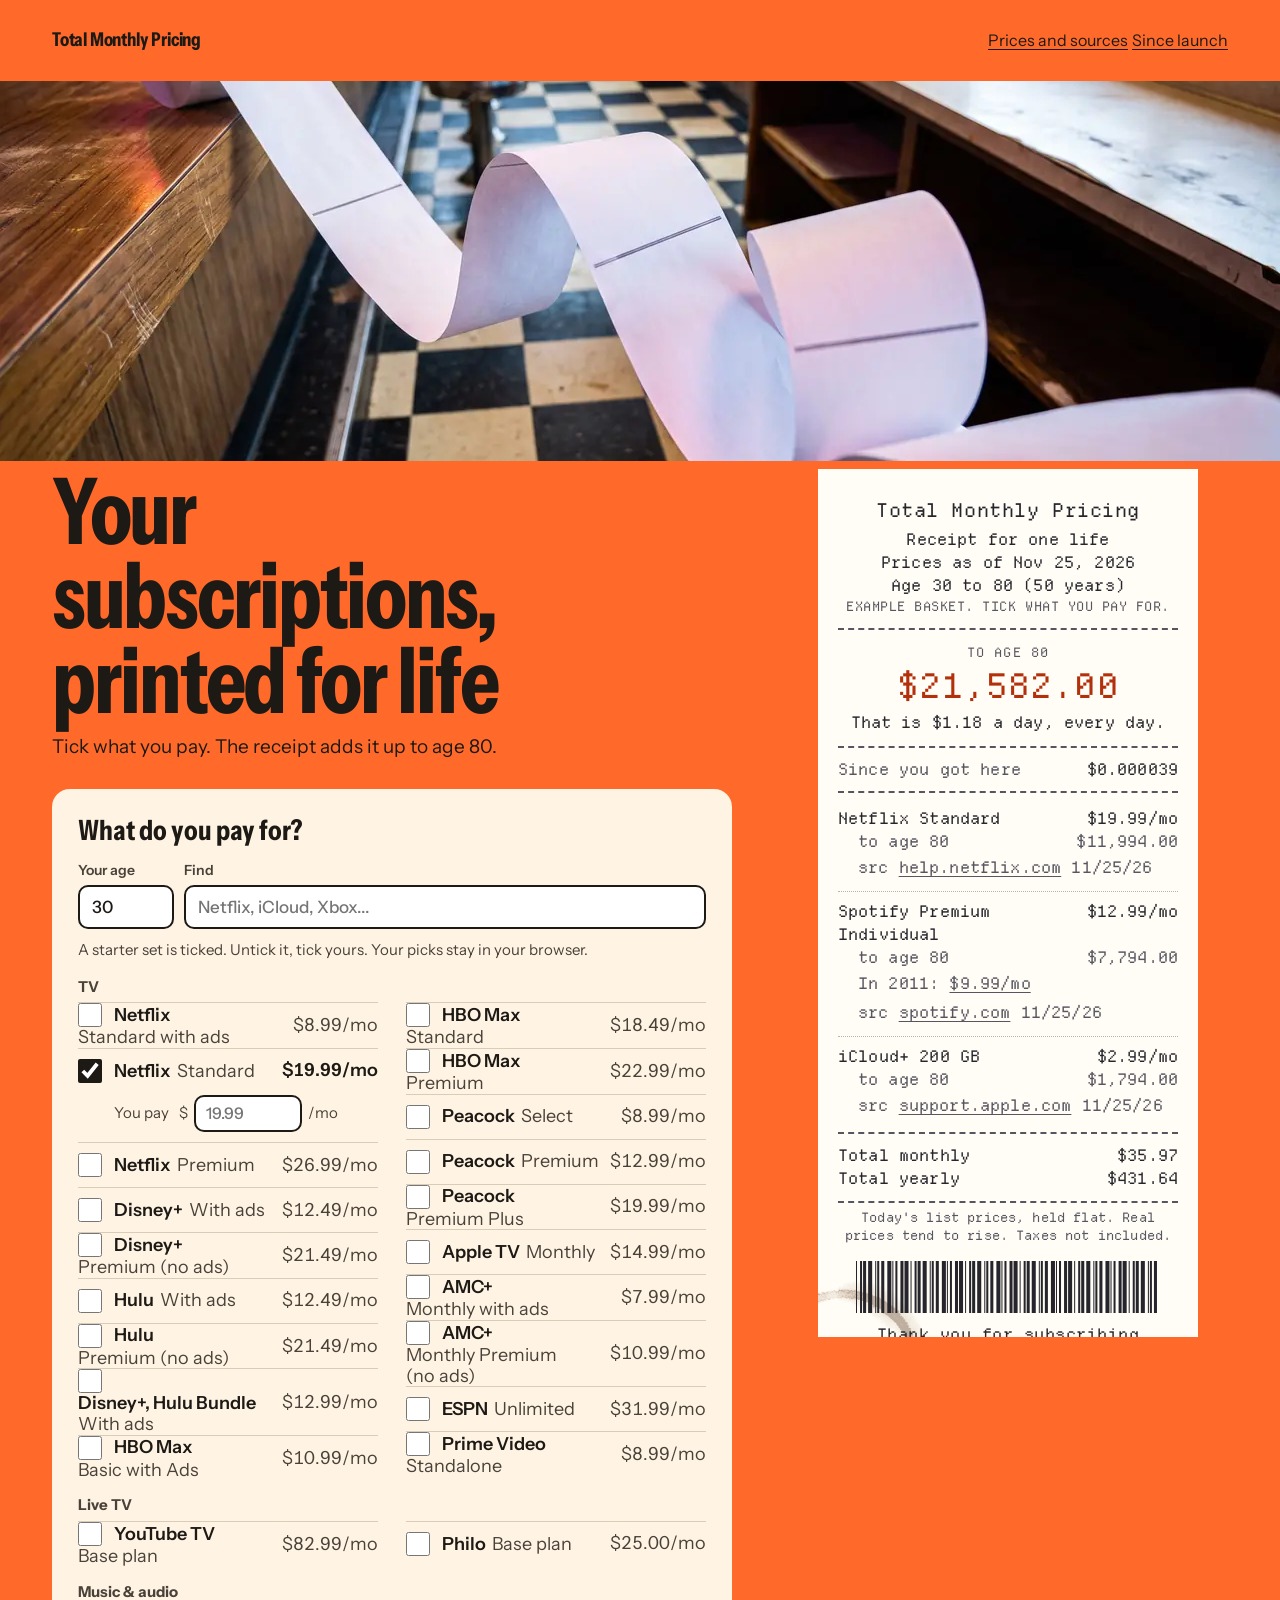
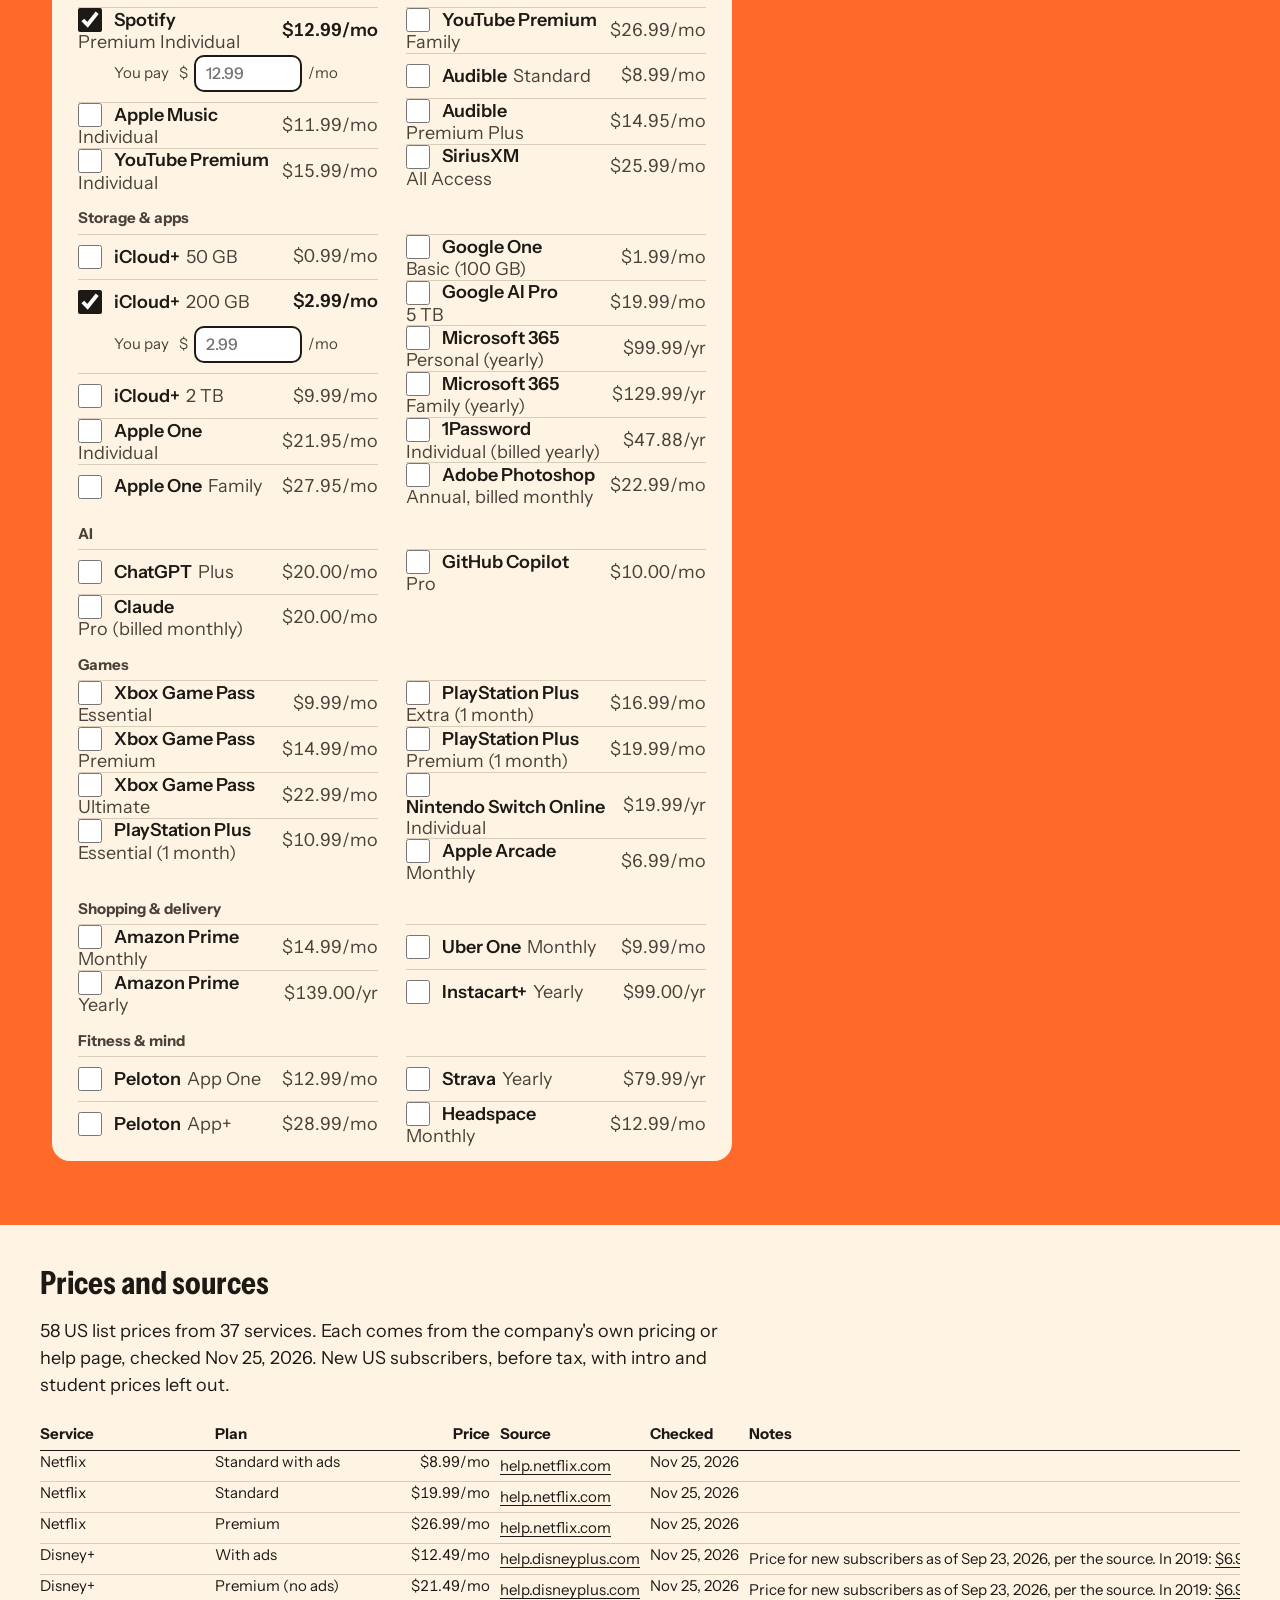
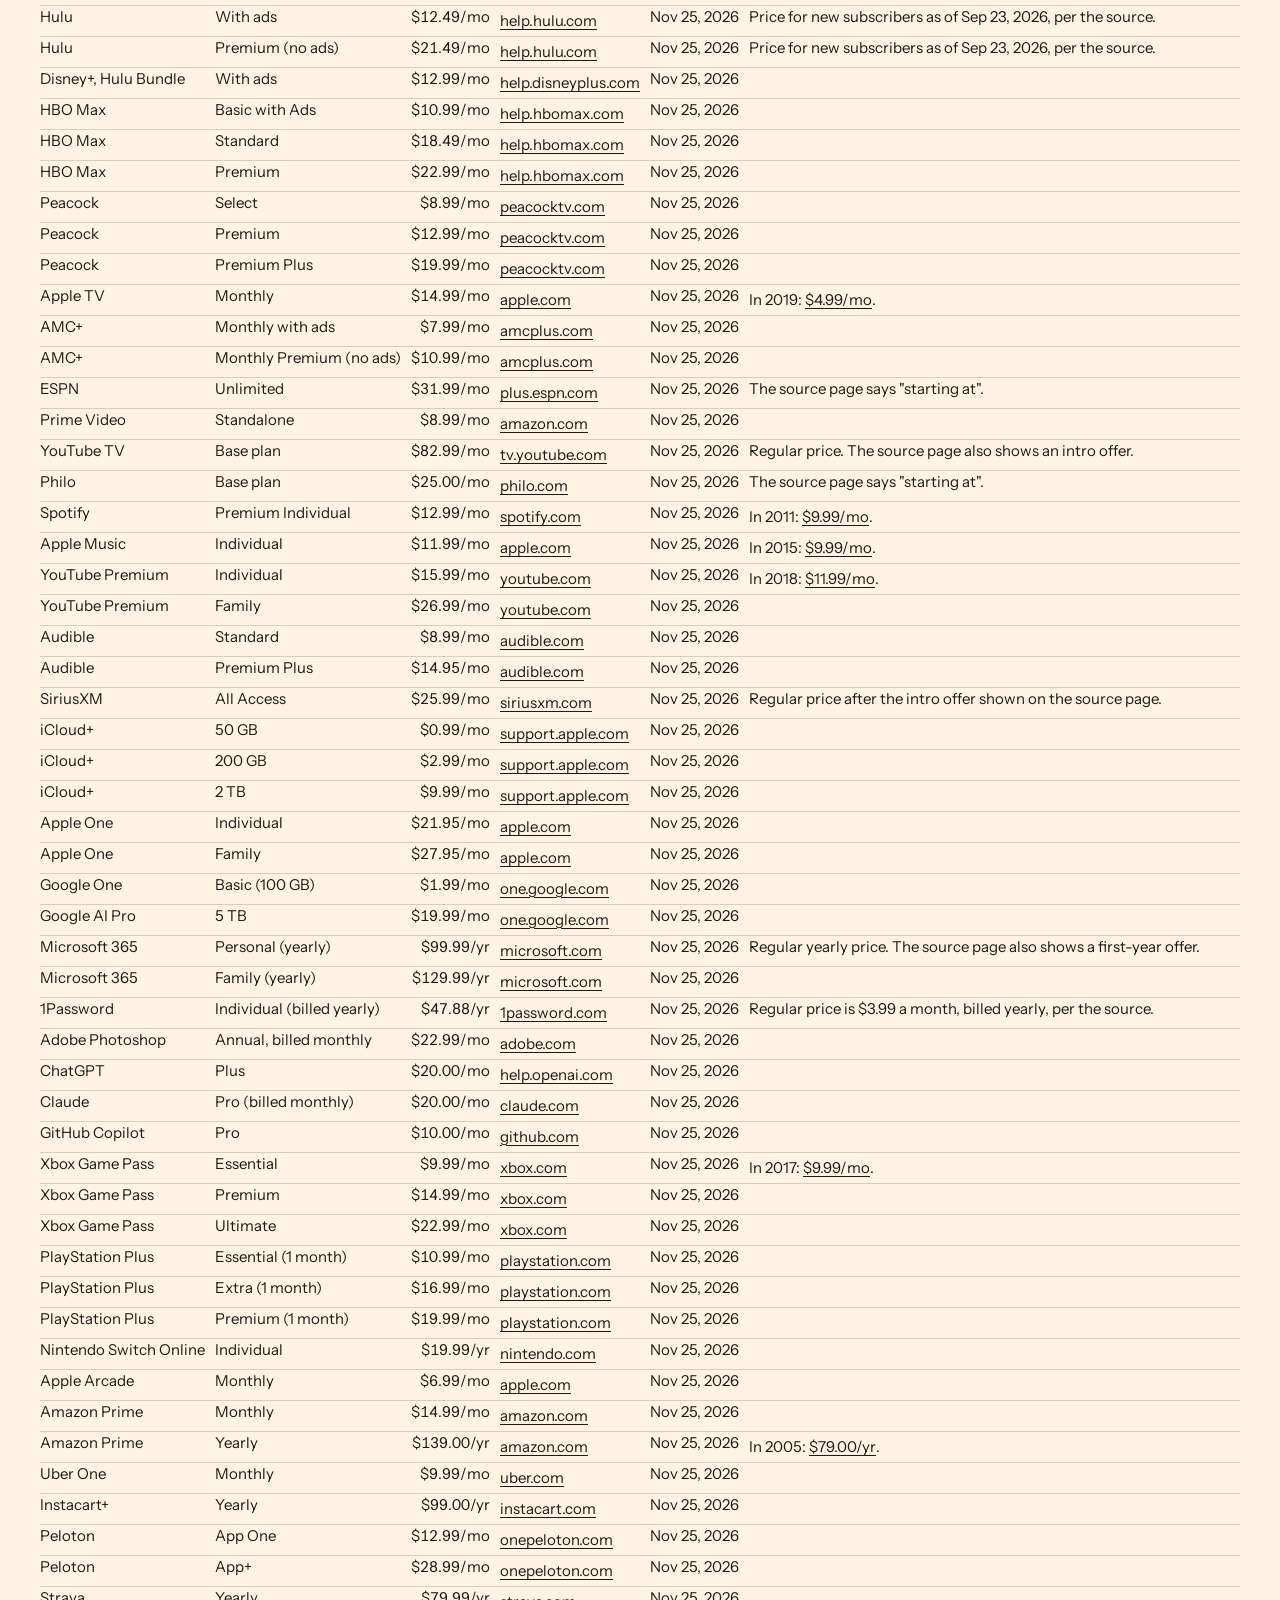
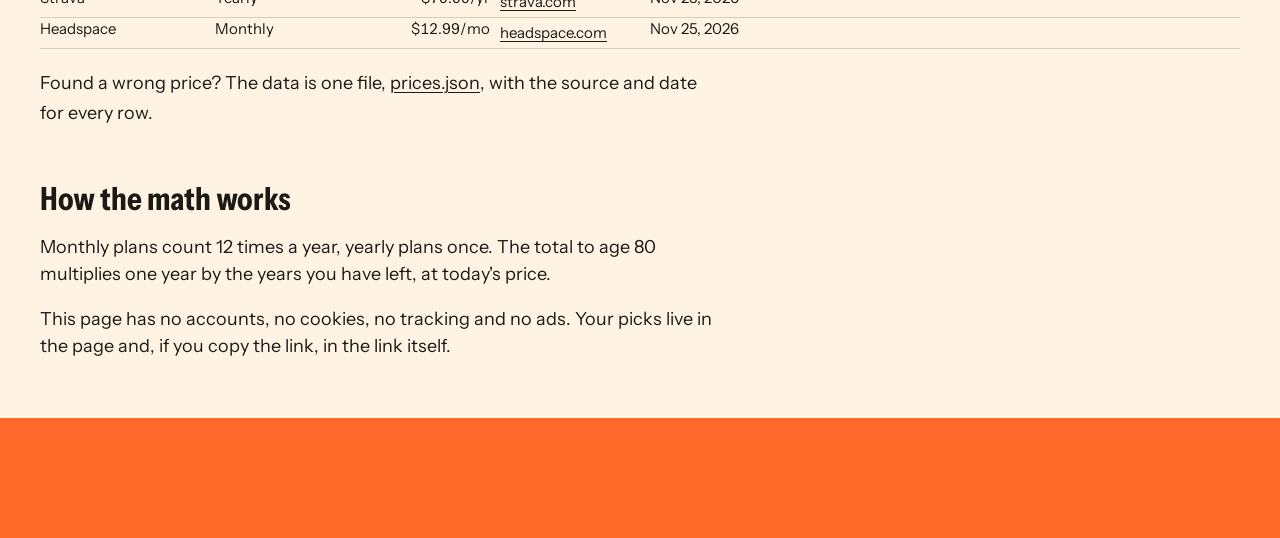
==== commit e976d17c: "Raise T1 home (Shears raise file): shorter hint and copy, one-line table rows, tighter picker, no pe" ====
--- a/docs/index.html
+++ b/docs/index.html
@@ -24,7 +24,7 @@
 <script>document.documentElement.className='js'</script>
 </head>
 <body>
-<header class="bar"><a class="mark" href="./">Total Monthly Pricing</a><nav aria-label="Page"><a href="#prices">Prices and sources</a> <a href="streaming-price-history/">Since launch</a></nav></header>
+<header class="bar"><a class="mark" href="./">Total Monthly Pricing</a><nav aria-label="Page"><a href="#prices">Prices and sources</a> <a class="nav-launch" href="streaming-price-history/">Since launch</a></nav></header>
 <div class="mast">
  <img class="mast-art" src="img/hero.webp" srcset="img/hero-800.webp 800w, img/hero.webp 1280w, img/hero-1920.webp 1920w" sizes="100vw" width="1280" height="714" alt="A long pale-pink receipt paper roll unwinding along a diner counter toward a checkerboard floor, warm wood and stools behind." fetchpriority="high" decoding="async">
 </div>
@@ -94,7 +94,7 @@
    <label class="age"><span>Your age</span><input id="age" type="number" inputmode="numeric" min="13" max="79" value="30"></label>
    <label class="find"><span>Find</span><input id="find" type="search" autocomplete="off" placeholder="Netflix, iCloud, Xbox..."></label>
   </div>
-  <p class="hint" id="hint">Three common ones are ticked to start. Untick them, tick yours. One plan per service: picking another plan swaps it. Change a price if you pay something else. Nothing leaves your browser.</p>
+  <p class="hint" id="hint">A starter set is ticked. Untick it, tick yours. Your picks stay in your browser.</p>
   <noscript><p class="hint">The receipt needs JavaScript to add up your own picks. The full price list below works without it.</p></noscript>
   <p class="swap-note" id="swap-note" role="status"></p>
   <p class="nomatch" id="nomatch" hidden>No subscription matches that. Try a company name.</p>
@@ -414,11 +414,11 @@
 </ul></fieldset>
  </form>
 </section>
-<img class="perf-band" src="img/perforation.webp" srcset="img/perforation-800.webp 800w, img/perforation.webp 1280w" sizes="100vw" width="1280" height="182" alt="A strip of mint-green sprocket-hole paper edge with a dotted tear line on cream stock." loading="lazy" decoding="async">
+
 
 <section class="prices" id="prices" aria-labelledby="prices-h">
  <h2 id="prices-h">Prices and sources</h2>
- <p>58 US list prices from 37 services. Each one comes from the company's own pricing or help page, checked Nov 25, 2026. Prices are for new US subscribers, before tax. Intro offers and student prices are left out. If you pay something else, change the price in the list above.</p>
+ <p>58 US list prices from 37 services. Each comes from the company's own pricing or help page, checked Nov 25, 2026. New US subscribers, before tax, with intro and student prices left out.</p>
  <div class="tablewrap" tabindex="0" role="region" aria-labelledby="prices-h">
  <table>
   <thead><tr><th scope="col">Service</th><th scope="col">Plan</th><th scope="col" class="num">Price</th><th scope="col">Source</th><th scope="col">Checked</th><th scope="col">Notes</th></tr></thead>
@@ -487,12 +487,12 @@
 
 <section class="about" aria-labelledby="about-h">
  <h2 id="about-h">How the math works</h2>
- <p>Monthly plans count 12 times a year. Yearly plans count once. The total to age 80 multiplies one year by the years you have left, at today's price. That is a floor, since most of these prices have gone up over time. The older prices on the receipt show how much.</p>
+ <p>Monthly plans count 12 times a year, yearly plans once. The total to age 80 multiplies one year by the years you have left, at today's price.</p>
  <p>This page has no accounts, no cookies, no tracking and no ads. Your picks live in the page and, if you copy the link, in the link itself.</p>
 </section>
 </main>
 <a class="peek" id="peek" href="#receipt" hidden><span><b id="peek-month"></b></span><span><b id="peek-life"></b> to age 80</span><span class="peek-go">See receipt</span></a>
-<footer class="foot"><p>Your picks stay on this page unless you share them.</p></footer>
+<footer class="foot"><p class="foot-launch"><a href="streaming-price-history/">Since launch</a></p></footer>
 <script type="application/json" id="data">{"asOf":"Nov 25, 2026","end":80,"example":["netflix-std","spotify","icloud-200"],"items":[{"id":"netflix-ads","service":"Netflix","plan":"Standard with ads","price":8.99,"per":"month","source":"https://help.netflix.com/en/node/24926","checked":"2026-11-25"},{"id":"netflix-std","service":"Netflix","plan":"Standard","price":19.99,"per":"month","source":"https://help.netflix.com/en/node/24926","checked":"2026-11-25"},{"id":"netflix-prem","service":"Netflix","plan":"Premium","price":26.99,"per":"month","source":"https://help.netflix.com/en/node/24926","checked":"2026-11-25"},{"id":"disney-ads","service":"Disney+","plan":"With ads","price":12.49,"per":"month","source":"https://help.disneyplus.com/article/disneyplus-price","checked":"2026-11-25","then":{"year":2019,"price":6.99,"per":"month","url":"https://thewaltdisneycompany.com/news/disney-launches-today-and-a-new-era-of-disney-entertainment-begins/","what":"Disney+ launch price (one plan, no ads tier yet), The Walt Disney Company"}},{"id":"disney-premium","service":"Disney+","plan":"Premium (no ads)","price":21.49,"per":"month","source":"https://help.disneyplus.com/article/disneyplus-price","checked":"2026-11-25","then":{"year":2019,"price":6.99,"per":"month","url":"https://thewaltdisneycompany.com/news/disney-launches-today-and-a-new-era-of-disney-entertainment-begins/","what":"Disney+ launch price (one plan, no ads tier yet), The Walt Disney Company"}},{"id":"hulu-ads","service":"Hulu","plan":"With ads","price":12.49,"per":"month","source":"https://help.hulu.com/article/hulu-how-much-does-hulu-cost","checked":"2026-11-25"},{"id":"hulu-premium","service":"Hulu","plan":"Premium (no ads)","price":21.49,"per":"month","source":"https://help.hulu.com/article/hulu-how-much-does-hulu-cost","checked":"2026-11-25"},{"id":"disney-hulu","service":"Disney+, Hulu Bundle","plan":"With ads","price":12.99,"per":"month","source":"https://help.disneyplus.com/article/disneyplus-price","checked":"2026-11-25"},{"id":"max-basic","service":"HBO Max","plan":"Basic with Ads","price":10.99,"per":"month","source":"https://help.hbomax.com/us/Answer/Detail/000002547","checked":"2026-11-25"},{"id":"max-std","service":"HBO Max","plan":"Standard","price":18.49,"per":"month","source":"https://help.hbomax.com/us/Answer/Detail/000002547","checked":"2026-11-25"},{"id":"max-prem","service":"HBO Max","plan":"Premium","price":22.99,"per":"month","source":"https://help.hbomax.com/us/Answer/Detail/000002547","checked":"2026-11-25"},{"id":"peacock-select","service":"Peacock","plan":"Select","price":8.99,"per":"month","source":"https://www.peacocktv.com/plans/base","checked":"2026-11-25"},{"id":"peacock-prem","service":"Peacock","plan":"Premium","price":12.99,"per":"month","source":"https://www.peacocktv.com/plans/base","checked":"2026-11-25"},{"id":"peacock-plus","service":"Peacock","plan":"Premium Plus","price":19.99,"per":"month","source":"https://www.peacocktv.com/plans/base","checked":"2026-11-25"},{"id":"apple-tv","service":"Apple TV","plan":"Monthly","price":14.99,"per":"month","source":"https://www.apple.com/apple-tv/","checked":"2026-11-25","then":{"year":2019,"price":4.99,"per":"month","url":"https://www.apple.com/newsroom/2019/09/apple-tv-launches-november-1-featuring-originals-from-the-worlds-greatest-storytellers/","what":"Apple TV+ launch price, Apple Newsroom"}},{"id":"amc-ads","service":"AMC+","plan":"Monthly with ads","price":7.99,"per":"month","source":"https://www.amcplus.com/","checked":"2026-11-25"},{"id":"amc-prem","service":"AMC+","plan":"Monthly Premium (no ads)","price":10.99,"per":"month","source":"https://www.amcplus.com/","checked":"2026-11-25"},{"id":"espn-unl","service":"ESPN","plan":"Unlimited","price":31.99,"per":"month","source":"https://plus.espn.com/","checked":"2026-11-25"},{"id":"yt-tv","service":"YouTube TV","plan":"Base plan","price":82.99,"per":"month","source":"https://tv.youtube.com/welcome/","checked":"2026-11-25"},{"id":"philo","service":"Philo","plan":"Base plan","price":25,"per":"month","source":"https://www.philo.com/login/subscribe","checked":"2026-11-25"},{"id":"spotify","service":"Spotify","plan":"Premium Individual","price":12.99,"per":"month","source":"https://www.spotify.com/us/premium/","checked":"2026-11-25","then":{"year":2011,"price":9.99,"per":"month","url":"https://www.billboard.com/music/music-news/read-spotifys-us-launch-announcement-1177109/","what":"US launch price of Spotify Premium, from the launch press release (Billboard reprint)"}},{"id":"apple-music","service":"Apple Music","plan":"Individual","price":11.99,"per":"month","source":"https://www.apple.com/apple-music/","checked":"2026-11-25","then":{"year":2015,"price":9.99,"per":"month","url":"https://www.apple.com/newsroom/2015/06/08Introducing-Apple-Music-All-The-Ways-You-Love-Music-All-in-One-Place-/","what":"Apple Music individual price at launch, Apple Newsroom"}},{"id":"yt-premium","service":"YouTube Premium","plan":"Individual","price":15.99,"per":"month","source":"https://www.youtube.com/premium","checked":"2026-11-25","then":{"year":2018,"price":11.99,"per":"month","url":"https://blog.youtube/news-and-events/introducing-youtube-premium/","what":"YouTube Premium launch price, YouTube Official Blog"}},{"id":"yt-family","service":"YouTube Premium","plan":"Family","price":26.99,"per":"month","source":"https://www.youtube.com/premium","checked":"2026-11-25"},{"id":"audible-std","service":"Audible","plan":"Standard","price":8.99,"per":"month","source":"https://www.audible.com/ep/memberbenefits","checked":"2026-11-25"},{"id":"audible-pp","service":"Audible","plan":"Premium Plus","price":14.95,"per":"month","source":"https://www.audible.com/ep/memberbenefits","checked":"2026-11-25"},{"id":"sxm-all","service":"SiriusXM","plan":"All Access","price":25.99,"per":"month","source":"https://www.siriusxm.com/plans","checked":"2026-11-25"},{"id":"icloud-50","service":"iCloud+","plan":"50 GB","price":0.99,"per":"month","source":"https://support.apple.com/en-us/108047","checked":"2026-11-25"},{"id":"icloud-200","service":"iCloud+","plan":"200 GB","price":2.99,"per":"month","source":"https://support.apple.com/en-us/108047","checked":"2026-11-25"},{"id":"icloud-2tb","service":"iCloud+","plan":"2 TB","price":9.99,"per":"month","source":"https://support.apple.com/en-us/108047","checked":"2026-11-25"},{"id":"apple-one","service":"Apple One","plan":"Individual","price":21.95,"per":"month","source":"https://www.apple.com/apple-one/","checked":"2026-11-25"},{"id":"apple-one-fam","service":"Apple One","plan":"Family","price":27.95,"per":"month","source":"https://www.apple.com/apple-one/","checked":"2026-11-25"},{"id":"gone-100","service":"Google One","plan":"Basic (100 GB)","price":1.99,"per":"month","source":"https://one.google.com/about/plans?g1_landing_page=60","checked":"2026-11-25"},{"id":"gone-aipro","service":"Google AI Pro","plan":"5 TB","price":19.99,"per":"month","source":"https://one.google.com/about/plans?g1_landing_page=60","checked":"2026-11-25"},{"id":"m365-personal","service":"Microsoft 365","plan":"Personal (yearly)","price":99.99,"per":"year","source":"https://www.microsoft.com/en-us/microsoft-365/buy/compare-all-microsoft-365-products","checked":"2026-11-25"},{"id":"m365-family","service":"Microsoft 365","plan":"Family (yearly)","price":129.99,"per":"year","source":"https://www.microsoft.com/en-us/microsoft-365/buy/compare-all-microsoft-365-products","checked":"2026-11-25"},{"id":"1password","service":"1Password","plan":"Individual (billed yearly)","price":47.88,"per":"year","source":"https://1password.com/pricing/personal","checked":"2026-11-25"},{"id":"photoshop","service":"Adobe Photoshop","plan":"Annual, billed monthly","price":22.99,"per":"month","source":"https://www.adobe.com/products/photoshop/plans.html","checked":"2026-11-25"},{"id":"chatgpt-plus","service":"ChatGPT","plan":"Plus","price":20,"per":"month","source":"https://help.openai.com/en/articles/6950777-what-is-chatgpt-plus","checked":"2026-11-25"},{"id":"claude-pro","service":"Claude","plan":"Pro (billed monthly)","price":20,"per":"month","source":"https://claude.com/pricing","checked":"2026-11-25"},{"id":"copilot-pro","service":"GitHub Copilot","plan":"Pro","price":10,"per":"month","source":"https://github.com/features/copilot/plans","checked":"2026-11-25"},{"id":"gamepass-ess","service":"Xbox Game Pass","plan":"Essential","price":9.99,"per":"month","source":"https://www.xbox.com/en-US/xbox-game-pass","checked":"2026-11-25","then":{"year":2017,"price":9.99,"per":"month","url":"https://news.xbox.com/en-us/2017/02/28/introducing-xbox-game-pass/","what":"Xbox Game Pass launch price (one plan), Xbox Wire"}},{"id":"gamepass-prem","service":"Xbox Game Pass","plan":"Premium","price":14.99,"per":"month","source":"https://www.xbox.com/en-US/xbox-game-pass","checked":"2026-11-25"},{"id":"gamepass-ult","service":"Xbox Game Pass","plan":"Ultimate","price":22.99,"per":"month","source":"https://www.xbox.com/en-US/xbox-game-pass","checked":"2026-11-25"},{"id":"psplus-ess","service":"PlayStation Plus","plan":"Essential (1 month)","price":10.99,"per":"month","source":"https://www.playstation.com/en-us/ps-plus/","checked":"2026-11-25"},{"id":"psplus-extra","service":"PlayStation Plus","plan":"Extra (1 month)","price":16.99,"per":"month","source":"https://www.playstation.com/en-us/ps-plus/","checked":"2026-11-25"},{"id":"psplus-prem","service":"PlayStation Plus","plan":"Premium (1 month)","price":19.99,"per":"month","source":"https://www.playstation.com/en-us/ps-plus/","checked":"2026-11-25"},{"id":"nso","service":"Nintendo Switch Online","plan":"Individual","price":19.99,"per":"year","source":"https://www.nintendo.com/us/online/","checked":"2026-11-25"},{"id":"apple-arcade","service":"Apple Arcade","plan":"Monthly","price":6.99,"per":"month","source":"https://www.apple.com/apple-arcade/","checked":"2026-11-25"},{"id":"prime-month","service":"Amazon Prime","plan":"Monthly","price":14.99,"per":"month","source":"https://www.amazon.com/gp/help/customer/display.html?nodeId=G34EUPKVMYFW8N2U","checked":"2026-11-25"},{"id":"prime-year","service":"Amazon Prime","plan":"Yearly","price":139,"per":"year","source":"https://www.amazon.com/gp/help/customer/display.html?nodeId=G34EUPKVMYFW8N2U","checked":"2026-11-25","then":{"year":2005,"price":79,"per":"year","url":"https://press.aboutamazon.com/2005/2/amazon-com-announces-record-free-cash-flow-fueled-by-lower-prices-and-free-shipping-introduces-new-express-shipping-program-amazon-prime","what":"Amazon Prime launch fee, Amazon press release"}},{"id":"prime-video","service":"Prime Video","plan":"Standalone","price":8.99,"per":"month","source":"https://www.amazon.com/gp/help/customer/display.html?nodeId=G34EUPKVMYFW8N2U","checked":"2026-11-25"},{"id":"uber-one","service":"Uber One","plan":"Monthly","price":9.99,"per":"month","source":"https://www.uber.com/us/en/uber-one/","checked":"2026-11-25"},{"id":"instacart","service":"Instacart+","plan":"Yearly","price":99,"per":"year","source":"https://www.instacart.com/instacart-plus","checked":"2026-11-25"},{"id":"peloton-one","service":"Peloton","plan":"App One","price":12.99,"per":"month","source":"https://www.onepeloton.com/app","checked":"2026-11-25"},{"id":"peloton-plus","service":"Peloton","plan":"App+","price":28.99,"per":"month","source":"https://www.onepeloton.com/app","checked":"2026-11-25"},{"id":"strava","service":"Strava","plan":"Yearly","price":79.99,"per":"year","source":"https://www.strava.com/subscribe","checked":"2026-11-25"},{"id":"headspace","service":"Headspace","plan":"Monthly","price":12.99,"per":"month","source":"https://www.headspace.com/subscriptions","checked":"2026-11-25"}]}</script>
 <script src="app.js" defer></script>
 </body>
--- a/docs/style.css
+++ b/docs/style.css
@@ -27,6 +27,11 @@
 .bar { display: flex; justify-content: space-between; align-items: center; gap: 16px; padding: 14px 20px; max-width: 1240px; margin: 0 auto; }
 .mark { font-weight: 700; font-stretch: 80%; font-size: 19px; text-decoration: none; letter-spacing: -0.01em; padding: 6px 0; }
 .bar nav a { padding: 10px 0; font-size: 16px; }
+/* At 390, "Since launch" wrapped the header onto two lines and pushed the receipt
+   below the 0.35 hero floor. Keep the phone header to one line: that link lives in
+   the footer below 900px, and stays in the header from 900px up. */
+@media (max-width: 899px) { .bar .nav-launch { display: none; } }
+@media (min-width: 900px) { .foot-launch { display: none; } }
 
 .hero { max-width: 1240px; margin: 0 auto; padding: 4px 20px 48px; display: grid; gap: 22px; grid-template-columns: minmax(0, 1fr); grid-template-areas: "intro" "printer" "picker"; }
 .intro { grid-area: intro; }
@@ -101,7 +106,7 @@
 .share-panel { flex-basis: 100%; display: flex; flex-wrap: wrap; justify-content: center; gap: 10px; }
 .share-panel[hidden], .share-note[hidden] { display: none; }
 .share-panel button[data-state=copied] { background: var(--ink); color: var(--paper); }
-.share-tip, .share-note { flex-basis: 100%; margin: 0; text-align: center; font-size: 15px; color: var(--ink2); }
+.share-tip, .share-note { flex-basis: 100%; margin: 0; text-align: center; font-size: 15px; color: var(--ink); }
 #share-msg { flex-basis: 100%; text-align: center; font-size: 15px; min-height: 1.5em; overflow-wrap: anywhere; }
 html:not(.js) .r-actions, html:not(.js) .r-tick, html:not(.js) .picker .controls, html:not(.js) .picker .hint { display: none; }
 
@@ -117,8 +122,8 @@
 .group { border: 0; padding: 0; margin: 14px 0 0; min-width: 0; }
 .group legend { font-weight: 700; font-size: 15px; padding: 0; margin-bottom: 4px; color: var(--ink2); }
 .group ul { list-style: none; margin: 0; padding: 0; }
-.pick { display: grid; grid-template-columns: minmax(0, 1fr) auto; align-items: center; column-gap: 10px; border-top: 1px solid var(--line); padding: 2px 0; }
-.pick > label:first-child { display: flex; align-items: center; flex-wrap: wrap; column-gap: 6px; min-height: 44px; cursor: pointer; padding: 4px 0; }
+.pick { display: grid; grid-template-columns: minmax(0, 1fr) auto; align-items: center; column-gap: 10px; border-top: 1px solid var(--line); padding: 0; }
+.pick > label:first-child { display: flex; align-items: center; flex-wrap: wrap; column-gap: 6px; min-height: 44px; cursor: pointer; padding: 0; line-height: 1.15; }
 .pick input[type=checkbox] { width: 24px; height: 24px; margin: 0 6px 0 0; accent-color: var(--ink); flex: none; }
 .pk-name { font-weight: 600; }
 .pk-plan { color: var(--ink2); }
@@ -140,8 +145,11 @@
 .tablewrap { overflow-x: auto; margin: 18px auto; }
 table { border-collapse: collapse; width: 100%; font-size: 15px; min-width: 760px; }
 th { text-align: left; font-weight: 700; padding: 10px 10px 8px 0; border-bottom: 1px solid var(--ink); }
+.tablewrap th { padding: 6px 10px 4px 0; white-space: nowrap; }
 td { padding: 9px 10px 9px 0; border-bottom: 1px solid var(--line); vertical-align: top; line-height: 1.4; }
+.tablewrap td { padding: 2px 10px 2px 0; line-height: 1.2; white-space: nowrap; }
 td a { display: inline-block; padding: 2px 0; }
+.tablewrap td a { padding: 4px 0; min-height: 24px; }
 .num { text-align: right; font-variant-numeric: tabular-nums; white-space: nowrap; }
 .about { padding: 24px 20px 40px; }
 
@@ -177,7 +185,6 @@
 /* === generated art === */
 .mast { position: relative; background: #2a2118; min-height: 200px; line-height: 0; overflow: hidden; }
 .mast-art { display: block; width: 100%; height: 200px; object-fit: cover; object-position: 30% 50%; }
-.perf-band { display: block; width: 100%; height: 36px; object-fit: cover; object-position: center; background: var(--cream); }
 .about-split { display: grid; gap: 20px; align-items: start; }
 .coil { width: min(240px, 50vw); height: auto; display: block; border-radius: 4px; }
 @media (min-width: 720px) {
@@ -188,23 +195,45 @@
 }
 
 
-/* Streaming price history page (Compass SEO, 11/25) */
-.hist { max-width: 960px; margin: 0 auto; padding: 12px 20px 48px; }
-.hist h1 { max-width: 18ch; font-size: clamp(36px, 7vw, 64px); }
-.hist .dek { margin: 0 0 14px; font-size: 19px; max-width: 40em; }
-.hist-asof, .hist-note { max-width: 46em; font-size: 15px; color: var(--ink2); }
-.hist-wrap { overflow-x: auto; margin: 18px -4px; }
-.hist-table { width: 100%; border-collapse: collapse; background: var(--paper); color: var(--thermal); font-size: 15px; }
+/* Streaming price history page (Compass SEO, 11/25; Shears cut 11/26) */
+.hist { max-width: 960px; margin: 0 auto; padding: 8px 20px 48px; }
+.hist h1 { max-width: 16ch; font-size: clamp(36px, 7vw, 64px); margin: 0 0 8px; }
+.hist .dek { margin: 0 0 12px; font-size: 19px; max-width: 70ch; }
+.hist-asof, .hist-note { max-width: 70ch; font-size: 15px; color: var(--ink); }
+.hist-wrap { overflow-x: auto; margin: 8px -4px 24px; }
+.hist-table { width: 100%; min-width: 0; border-collapse: collapse; background: var(--paper); color: var(--thermal); font-size: 15px; }
 .hist-table th, .hist-table td { text-align: left; padding: 10px 12px; border-bottom: 1px solid var(--line); vertical-align: top; }
 .hist-table thead th { font-size: 13px; text-transform: uppercase; letter-spacing: 0.04em; }
 .hist-table .num { font-variant-numeric: tabular-nums; font-weight: 700; white-space: nowrap; }
+.hist-table .price-asof { display: block; font-weight: 400; font-variant-numeric: normal; white-space: nowrap; font-size: 13px; color: var(--ink); margin-top: 2px; }
+@media (min-width: 721px) {
+  .hist-table .price-asof { display: inline; margin: 0 0 0 0.35em; }
+  .hist-wrap { margin-bottom: 40px; }
+}
 .hist-table a { font-weight: 700; }
+.hist a { display: inline-block; padding: 6px 0; }
 @media (max-width: 720px) {
   .hist-wrap { overflow: visible; margin: 18px 0; }
   .hist-table thead { display: none; }
-  .hist-table, .hist-table tbody, .hist-table tr, .hist-table th, .hist-table td { display: block; width: auto; }
-  .hist-table tr { background: var(--paper); margin: 0 0 12px; padding: 10px 14px; border-radius: 8px; }
+  .hist-table, .hist-table tbody, .hist-table tr, .hist-table th, .hist-table td { display: block; width: auto; min-width: 0; max-width: 100%; }
+  .hist-table tr { background: var(--paper); margin: 0 0 14px; padding: 16px 16px 18px; border-radius: 8px; }
   .hist-table th, .hist-table td { border: 0; padding: 3px 0; }
   .hist-table th[scope="row"] { font-size: 18px; padding-bottom: 6px; }
   .hist-table td::before { content: attr(data-label) ": "; font-weight: 700; font-size: 13px; }
 }
+
+/* /data/ page (Gizmo 11/26): the download card is the hero */
+.data-page .hist h2 { font-size: 24px; line-height: 1.15; margin: 28px 0 8px; }
+.dl-card { background: var(--paper); color: var(--thermal); font-family: var(--mono); border-radius: 8px; padding: 22px 18px 20px; margin: 8px 0 8px; max-width: 520px; }
+.dl-name { margin: 0; font-size: 28px; line-height: 1.1; color: #b2300b; }
+.dl-meta { margin: 6px 0 14px; font-size: 15px; color: var(--thermal2); }
+.dl-prev { list-style: none; margin: 0; padding: 0; font-size: 15px; }
+.dl-prev li { display: flex; justify-content: space-between; gap: 12px; padding: 12px 0; border-top: 1px dashed var(--thermal2); }
+.dl-prev li span:last-child { white-space: nowrap; }
+.dl-go { margin: 14px 0 0; }
+.dl-card .btn.dl-btn { display: block; text-align: center; background: var(--ink); color: var(--paper); box-shadow: none; font-family: var(--sans); padding: 16px 18px; }
+.col-table { width: 100%; min-width: 0; max-width: 70ch; background: var(--paper); color: var(--thermal); font-size: 15px; border-collapse: collapse; }
+.col-table th, .col-table td { padding: 9px 12px; border-bottom: 1px solid var(--line); vertical-align: top; text-align: left; }
+.col-table th { font-weight: 400; width: 15em; }
+.col-table code { font-family: var(--mono); font-size: 14px; white-space: nowrap; }
+@media (max-width: 520px) { .col-table th, .col-table td { display: block; width: auto; } .col-table th { padding: 10px 12px 0; border-bottom: 0; } .col-table td { padding: 2px 12px 10px; } }
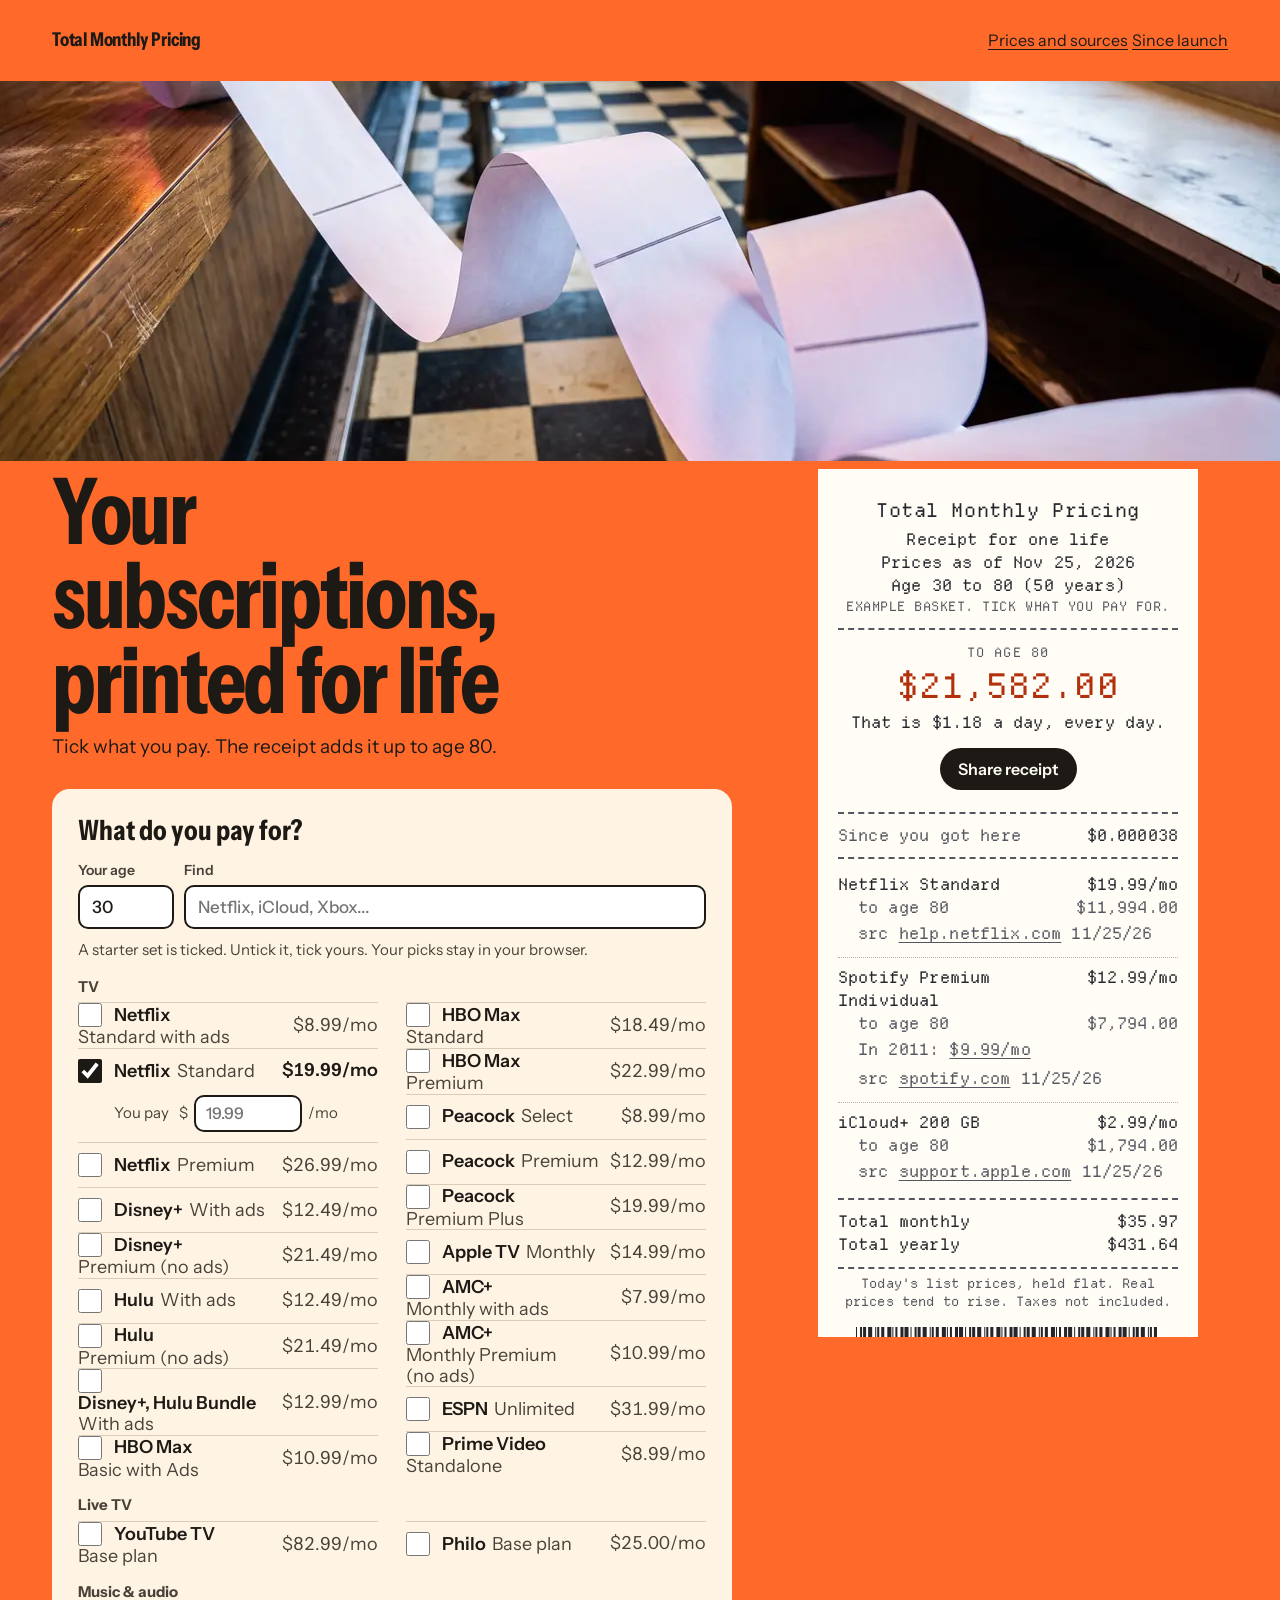
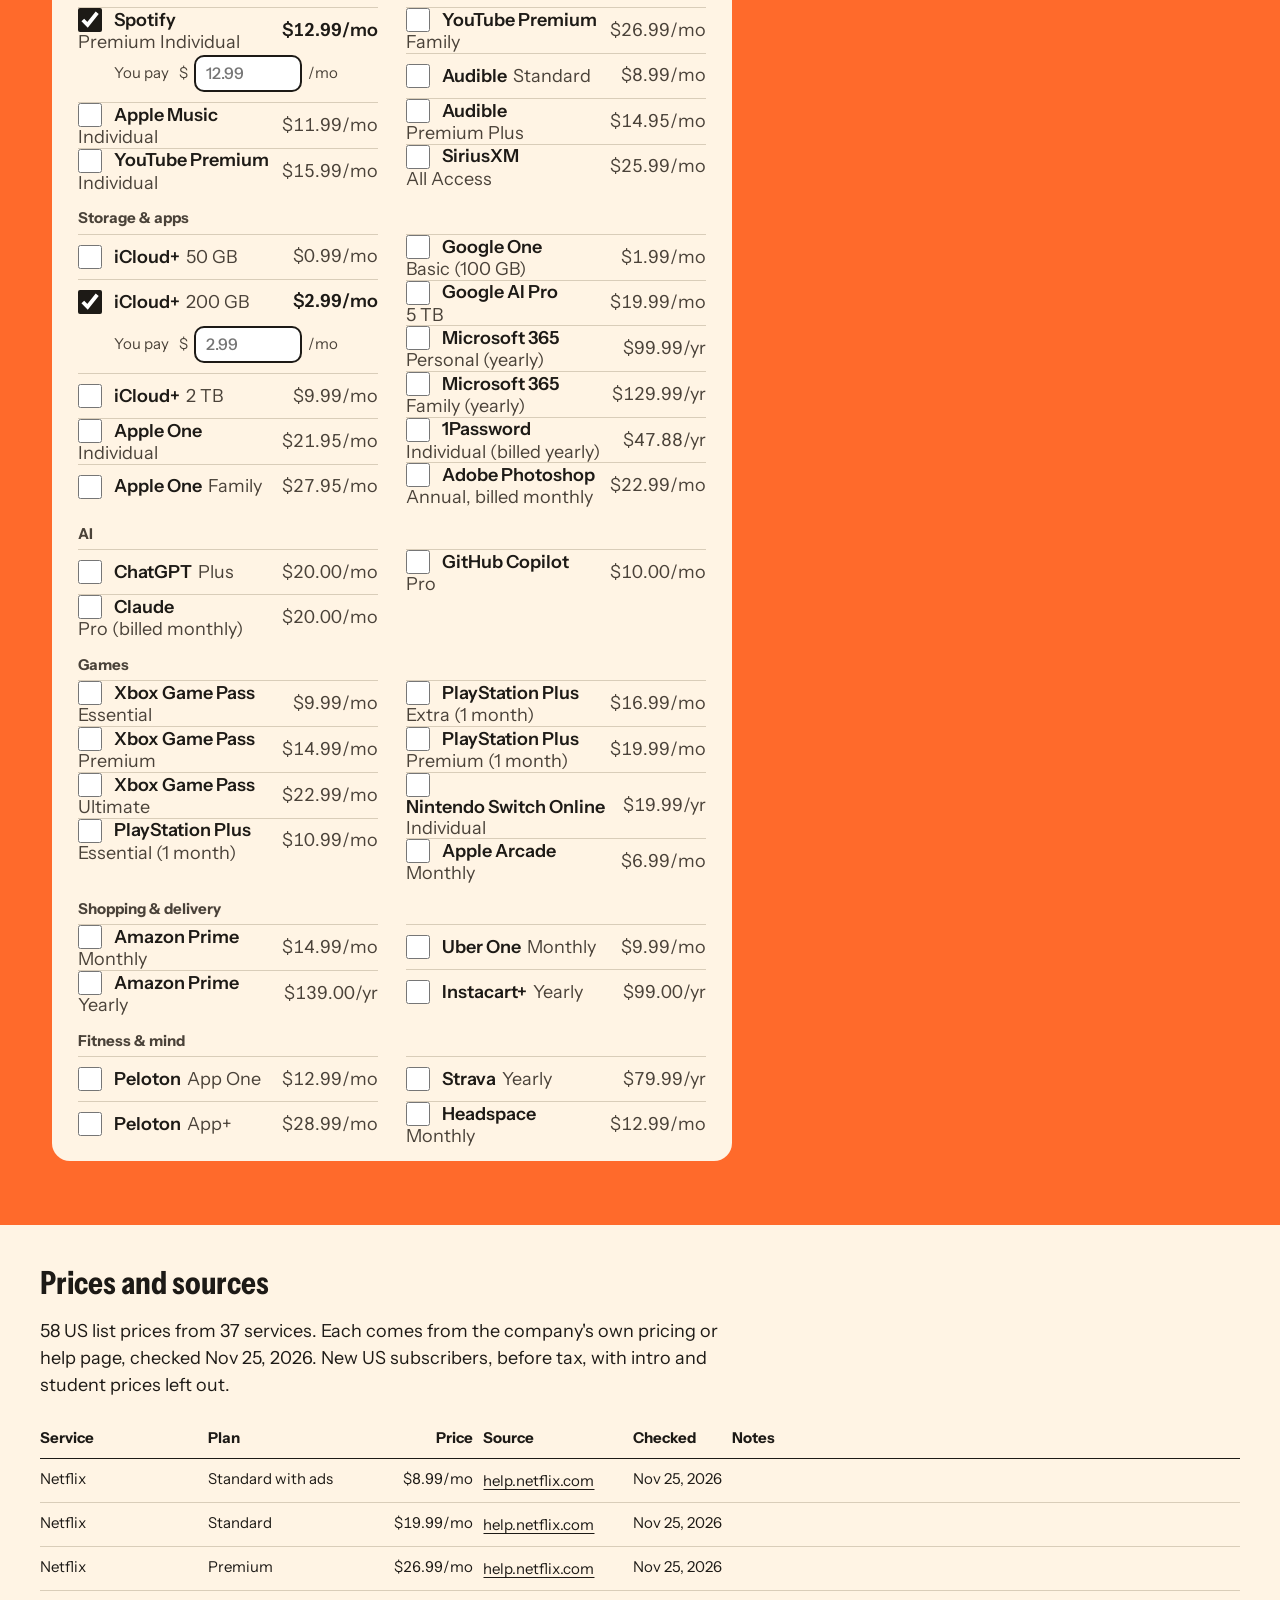
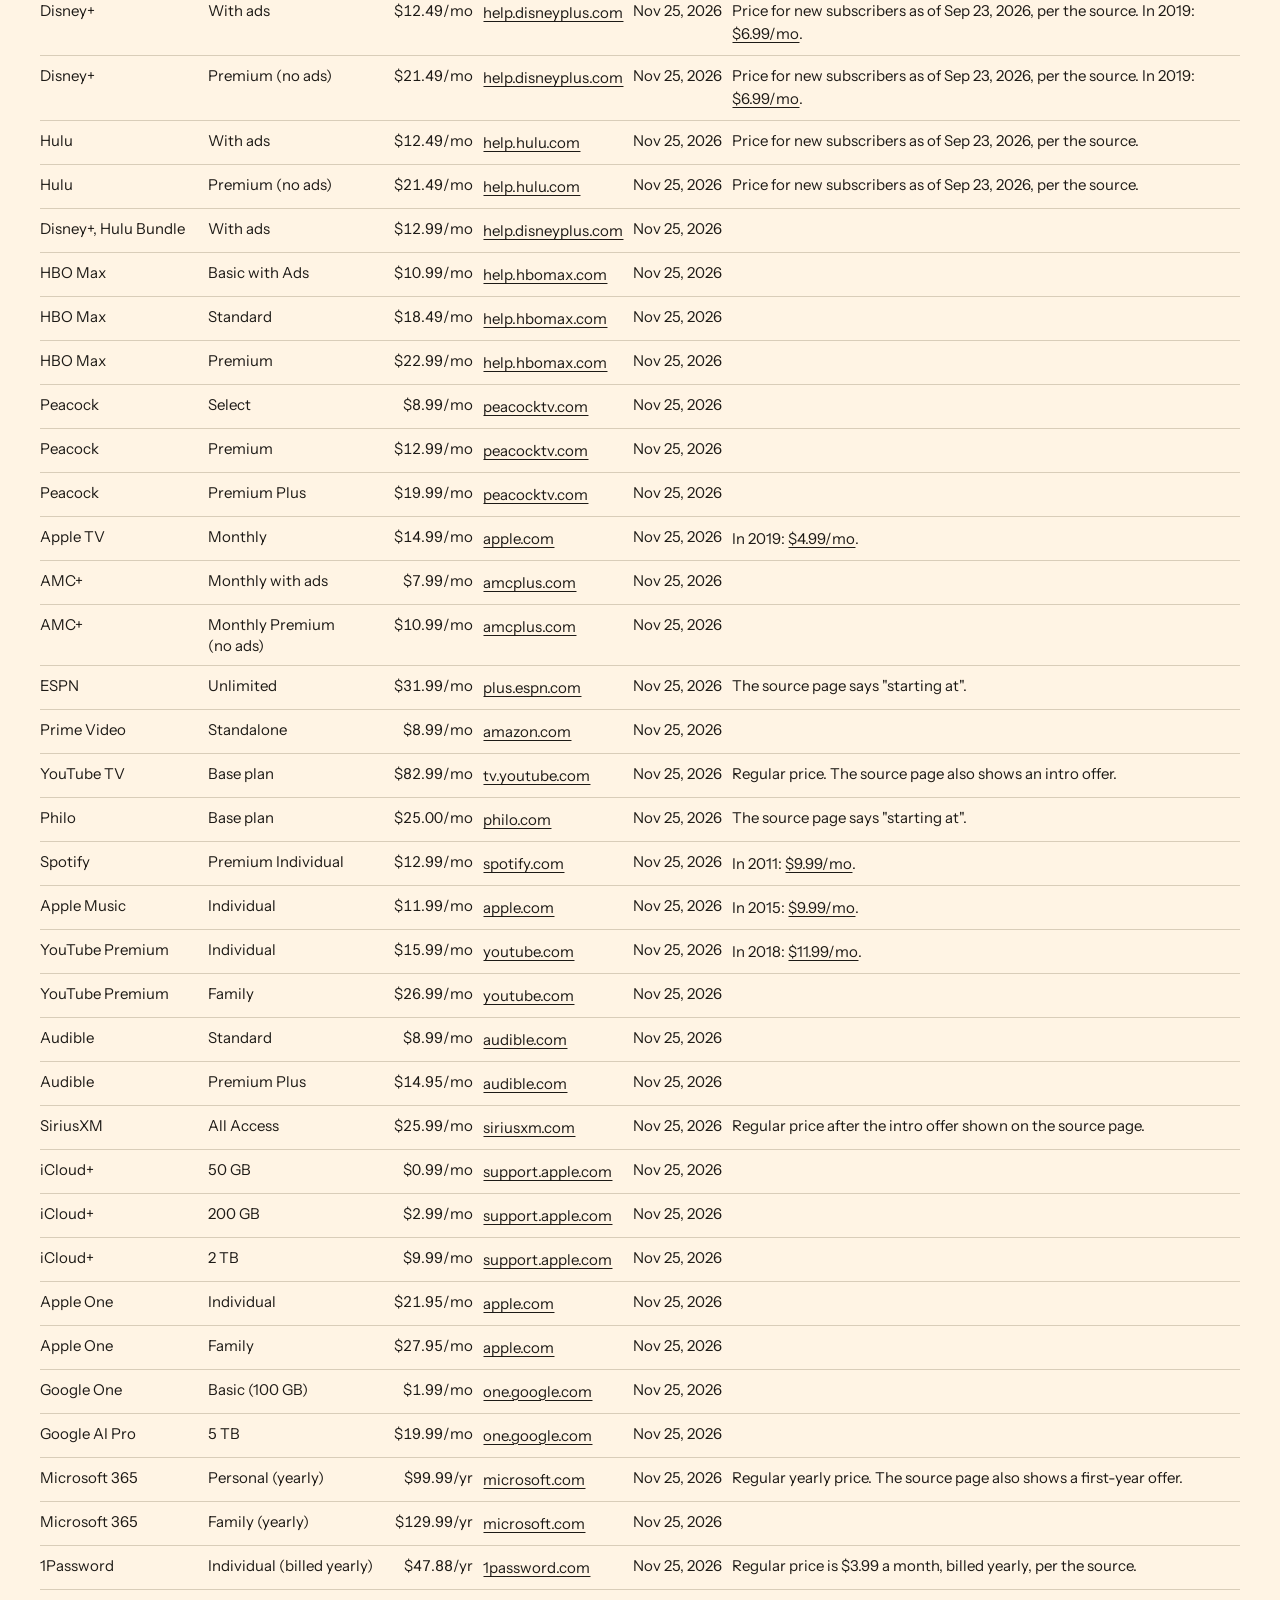
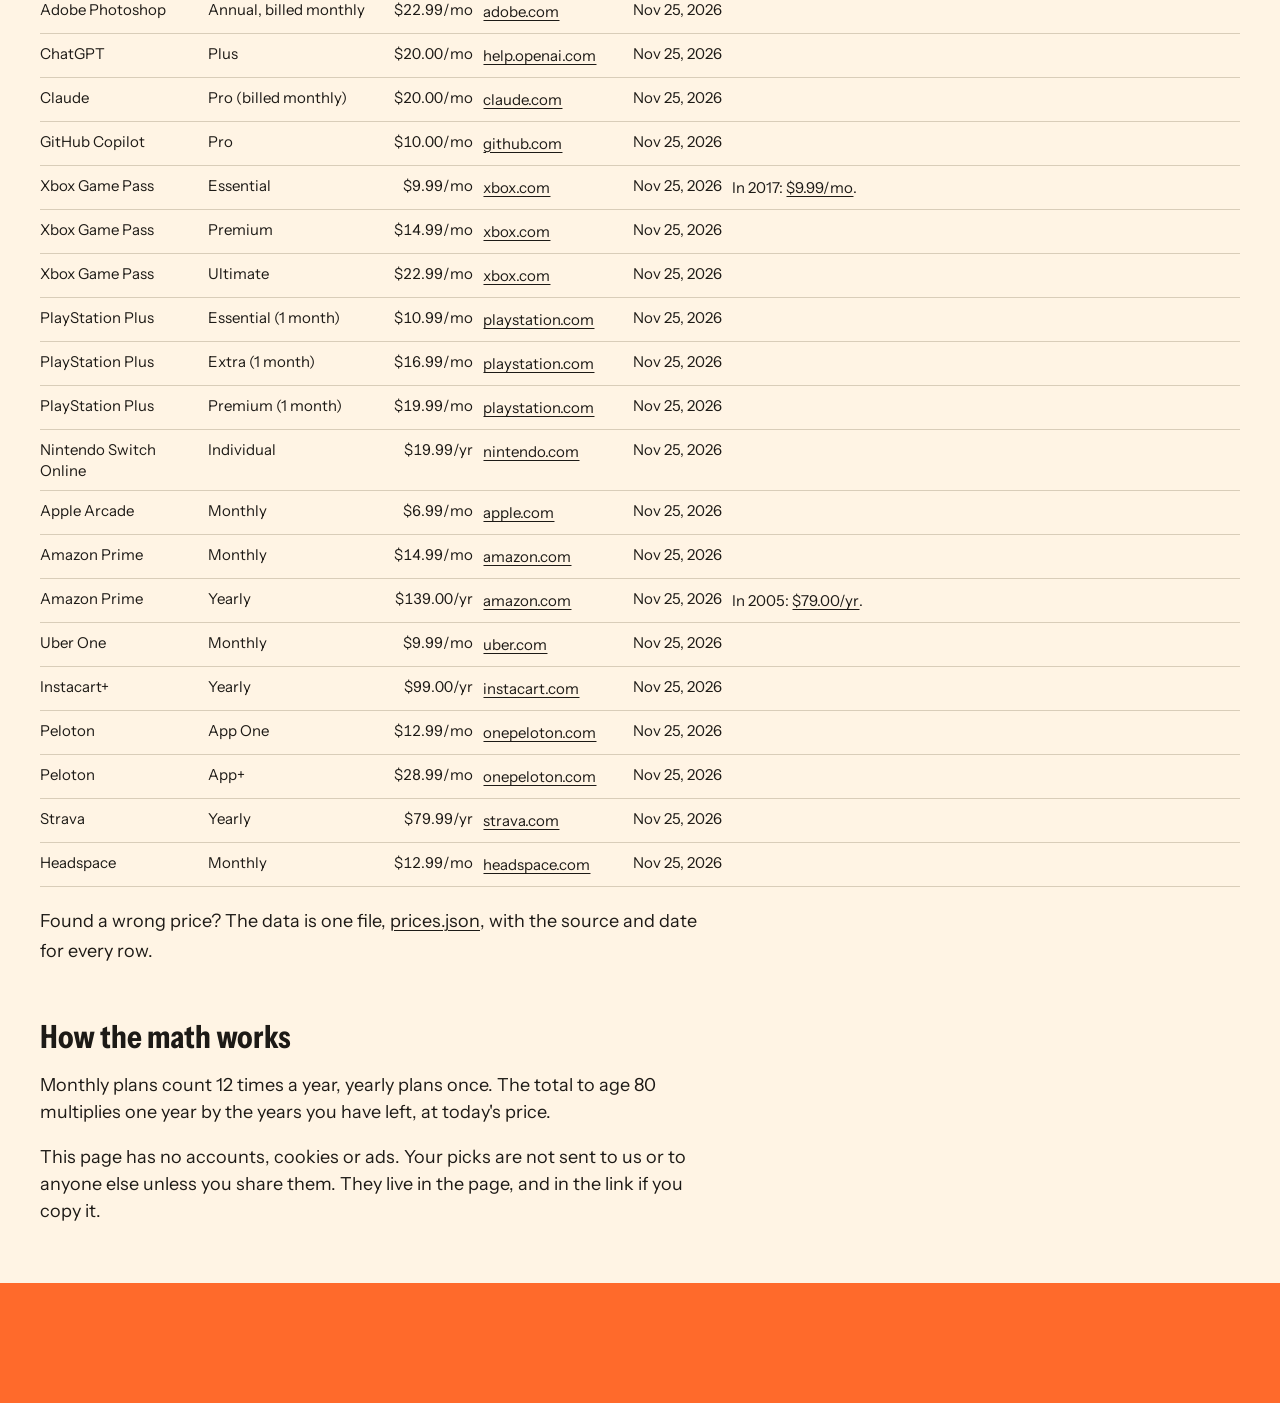
==== commit 9b7fd8aa: "Cold review: home link card is a real receipt (og-receipt.png, default basket, drawn by drawReceipt)" ====
--- a/docs/index.html
+++ b/docs/index.html
@@ -9,13 +9,16 @@
 <meta name="description" content="Tick the subscriptions you pay. A receipt prints your monthly total and what you will pay each company by age 80. Every price links its source.">
 <meta property="og:title" content="Your subscriptions, printed for life">
 <meta property="og:description" content="Tick what you pay. Get the receipt. Every price links its source.">
-<meta property="og:image" content="https://totalmonthlypricing.com/og.jpg">
+<meta property="og:image" content="https://totalmonthlypricing.com/og-receipt.png">
+<meta property="og:image:type" content="image/png">
 <meta property="og:image:width" content="1200">
 <meta property="og:image:height" content="630">
-<meta property="og:image:alt" content="A single white receipt curling in a loop on a mint-green backdrop with a coral stamp circle.">
+<meta property="og:image:alt" content="A receipt on orange: Netflix Standard, Spotify Premium Individual, iCloud+ 200 GB add up to $21,582.00 from age 30 to 80, or $1.18 a day.">
 <meta property="og:type" content="website">
 <meta name="twitter:card" content="summary_large_image">
-<link rel="preload" as="image" href="img/hero.webp" imagesrcset="img/hero-800.webp 800w, img/hero.webp 1280w, img/hero-1920.webp 1920w" imagesizes="100vw">
+<meta name="twitter:image" content="https://totalmonthlypricing.com/og-receipt.png">
+<meta name="twitter:image:alt" content="A receipt on orange: Netflix Standard, Spotify Premium Individual, iCloud+ 200 GB add up to $21,582.00 from age 30 to 80, or $1.18 a day.">
+<link rel="preload" as="image" media="(min-width: 900px)" href="img/hero.webp" imagesrcset="img/hero-800.webp 800w, img/hero.webp 1280w, img/hero-1920.webp 1920w" imagesizes="100vw">
 <script type="application/ld+json">{"@context":"https://schema.org","@type":"WebApplication","name":"Total Monthly Pricing","url":"https://totalmonthlypricing.com/","description":"Tick the subscriptions you pay. A receipt prints your monthly total and what you will pay each company by age 80. Every price links its source.","applicationCategory":"FinanceApplication","operatingSystem":"Any","browserRequirements":"Requires JavaScript","isAccessibleForFree":true,"offers":{"@type":"Offer","price":"0","priceCurrency":"USD"}}</script>
 <link rel="preload" href="fonts/instrument.woff2" as="font" type="font/woff2" crossorigin>
 <link rel="preload" href="fonts/departure.woff2" as="font" type="font/woff2" crossorigin>
@@ -48,6 +51,17 @@
   <p class="r-due-k">To age 80</p>
   <p class="r-due-amt" id="t-life">$21,582.00</p>
   <p class="r-due-day">That is <span id="t-day">$1.18</span> a day, every day.</p>
+  <div class="r-actions">
+   <button type="button" id="sharebtn" class="share-main" aria-expanded="false" aria-controls="share-panel">Share receipt</button>
+   <p id="share-note" class="share-note" hidden>Tick a subscription to share your receipt.</p>
+   <div id="share-panel" class="share-panel" role="group" aria-label="Share your receipt" hidden>
+    <a id="x-post" class="btn" href="https://x.com/intent/post" target="_blank" rel="noopener noreferrer">Post to X</a>
+    <button type="button" id="save">Download image</button>
+    <button type="button" id="share">Copy link</button>
+    <p class="share-tip">Instagram: download the image, then add it to a story or post.</p>
+   </div>
+   <span id="share-msg" role="status"></span>
+  </div>
  </div>
  <p class="r-tick" aria-live="off"><span>Since you got here</span><span id="r-tick">$0.000000</span></p>
  <ol class="r-lines" id="r-lines"><li class="ln" data-id="netflix-std">
@@ -76,17 +90,6 @@
  <svg class="barcode" viewBox="0 0 301 52" preserveAspectRatio="none" aria-hidden="true" focusable="false"><rect x="0" width="1" height="52"/><rect x="4" width="2" height="52"/><rect x="7" width="3" height="52"/><rect x="12" width="4" height="52"/><rect x="19" width="1" height="52"/><rect x="21" width="2" height="52"/><rect x="25" width="3" height="52"/><rect x="31" width="4" height="52"/><rect x="36" width="1" height="52"/><rect x="39" width="2" height="52"/><rect x="44" width="3" height="52"/><rect x="48" width="4" height="52"/><rect x="54" width="1" height="52"/><rect x="58" width="2" height="52"/><rect x="61" width="3" height="52"/><rect x="66" width="4" height="52"/><rect x="73" width="1" height="52"/><rect x="75" width="2" height="52"/><rect x="79" width="3" height="52"/><rect x="85" width="4" height="52"/><rect x="90" width="1" height="52"/><rect x="93" width="2" height="52"/><rect x="98" width="3" height="52"/><rect x="102" width="4" height="52"/><rect x="108" width="1" height="52"/><rect x="112" width="2" height="52"/><rect x="115" width="3" height="52"/><rect x="120" width="4" height="52"/><rect x="127" width="1" height="52"/><rect x="129" width="2" height="52"/><rect x="133" width="3" height="52"/><rect x="139" width="4" height="52"/><rect x="144" width="1" height="52"/><rect x="147" width="2" height="52"/><rect x="152" width="3" height="52"/><rect x="156" width="4" height="52"/><rect x="162" width="1" height="52"/><rect x="166" width="2" height="52"/><rect x="169" width="3" height="52"/><rect x="174" width="4" height="52"/><rect x="181" width="1" height="52"/><rect x="183" width="2" height="52"/><rect x="187" width="3" height="52"/><rect x="193" width="4" height="52"/><rect x="198" width="1" height="52"/><rect x="201" width="2" height="52"/><rect x="206" width="3" height="52"/><rect x="210" width="4" height="52"/><rect x="216" width="1" height="52"/><rect x="220" width="2" height="52"/><rect x="223" width="3" height="52"/><rect x="228" width="4" height="52"/><rect x="235" width="1" height="52"/><rect x="237" width="2" height="52"/><rect x="241" width="3" height="52"/><rect x="247" width="4" height="52"/><rect x="252" width="1" height="52"/><rect x="255" width="2" height="52"/><rect x="260" width="3" height="52"/><rect x="264" width="4" height="52"/><rect x="270" width="1" height="52"/><rect x="274" width="2" height="52"/><rect x="277" width="3" height="52"/><rect x="282" width="4" height="52"/><rect x="289" width="1" height="52"/><rect x="291" width="2" height="52"/><rect x="295" width="3" height="52"/></svg>
  <p class="r-thanks">Thank you for subscribing</p>
 </article>
-  <div class="r-actions">
-   <button type="button" id="sharebtn" class="share-main" aria-expanded="false" aria-controls="share-panel">Share receipt</button>
-   <p id="share-note" class="share-note" hidden>Tick a subscription to share your receipt.</p>
-   <div id="share-panel" class="share-panel" role="group" aria-label="Share your receipt" hidden>
-    <a id="x-post" class="btn" href="https://x.com/intent/post" target="_blank" rel="noopener noreferrer">Post to X</a>
-    <button type="button" id="save">Download image</button>
-    <button type="button" id="share">Copy link</button>
-    <p class="share-tip">Instagram: download the image, then add it to a story or post.</p>
-   </div>
-   <span id="share-msg" role="status"></span>
-  </div>
  </div>
  <form class="picker" id="picker" aria-labelledby="pick-h" onsubmit="return false">
   <h2 id="pick-h">What do you pay for?</h2>
@@ -488,7 +491,7 @@
 <section class="about" aria-labelledby="about-h">
  <h2 id="about-h">How the math works</h2>
  <p>Monthly plans count 12 times a year, yearly plans once. The total to age 80 multiplies one year by the years you have left, at today's price.</p>
- <p>This page has no accounts, no cookies, no tracking and no ads. Your picks live in the page and, if you copy the link, in the link itself.</p>
+ <p>This page has no accounts, cookies or ads. Your picks are not sent to us or to anyone else unless you share them. They live in the page, and in the link if you copy it.</p>
 </section>
 </main>
 <a class="peek" id="peek" href="#receipt" hidden><span><b id="peek-month"></b></span><span><b id="peek-life"></b> to age 80</span><span class="peek-go">See receipt</span></a>
--- a/docs/style.css
+++ b/docs/style.css
@@ -96,7 +96,9 @@
 .barcode { display: block; width: calc(100% - 36px); height: 52px; margin: 16px 18px 10px; fill: var(--thermal); }
 .r-thanks { text-align: center; letter-spacing: 0.03em; }
 
-.r-actions { display: flex; flex-wrap: wrap; justify-content: center; align-items: center; gap: 10px; margin-top: 18px; width: min(100%, 420px); }
+.r-actions { display: flex; flex-wrap: wrap; justify-content: center; align-items: center; gap: 10px; margin: 14px auto 0; width: 100%; font-family: var(--sans); letter-spacing: 0; }
+.receipt .r-actions a.btn { display: inline-block; padding: 13px 18px; }
+.r-actions #share-msg:empty { min-height: 0; margin-top: -10px; }
 button { font: 600 16px/1 var(--sans); color: var(--paper); background: var(--ink); border: 0; border-radius: 999px; padding: 13px 18px; cursor: pointer; }
 button:hover { transform: translateY(-1px); }
 button:disabled { opacity: 0.45; cursor: not-allowed; transform: none; }
@@ -145,11 +147,8 @@
 .tablewrap { overflow-x: auto; margin: 18px auto; }
 table { border-collapse: collapse; width: 100%; font-size: 15px; min-width: 760px; }
 th { text-align: left; font-weight: 700; padding: 10px 10px 8px 0; border-bottom: 1px solid var(--ink); }
-.tablewrap th { padding: 6px 10px 4px 0; white-space: nowrap; }
 td { padding: 9px 10px 9px 0; border-bottom: 1px solid var(--line); vertical-align: top; line-height: 1.4; }
-.tablewrap td { padding: 2px 10px 2px 0; line-height: 1.2; white-space: nowrap; }
 td a { display: inline-block; padding: 2px 0; }
-.tablewrap td a { padding: 4px 0; min-height: 24px; }
 .num { text-align: right; font-variant-numeric: tabular-nums; white-space: nowrap; }
 .about { padding: 24px 20px 40px; }
 
@@ -237,3 +236,12 @@
 .col-table th { font-weight: 400; width: 15em; }
 .col-table code { font-family: var(--mono); font-size: 14px; white-space: nowrap; }
 @media (max-width: 520px) { .col-table th, .col-table td { display: block; width: auto; } .col-table th { padding: 10px 12px 0; border-bottom: 0; } .col-table td { padding: 2px 12px 10px; } }
+
+/* Phone and tablet (one column): the first checkbox sits right under the headline.
+   The photo is dropped, the picker comes before the receipt, and the peek bar
+   carries the running total until the receipt scrolls into view. */
+@media (max-width: 899px) {
+  .mast { display: none; }
+  .hero { padding-top: 8px; grid-template-areas: "intro" "picker" "printer"; }
+  .intro h1 { margin-bottom: 8px; }
+}
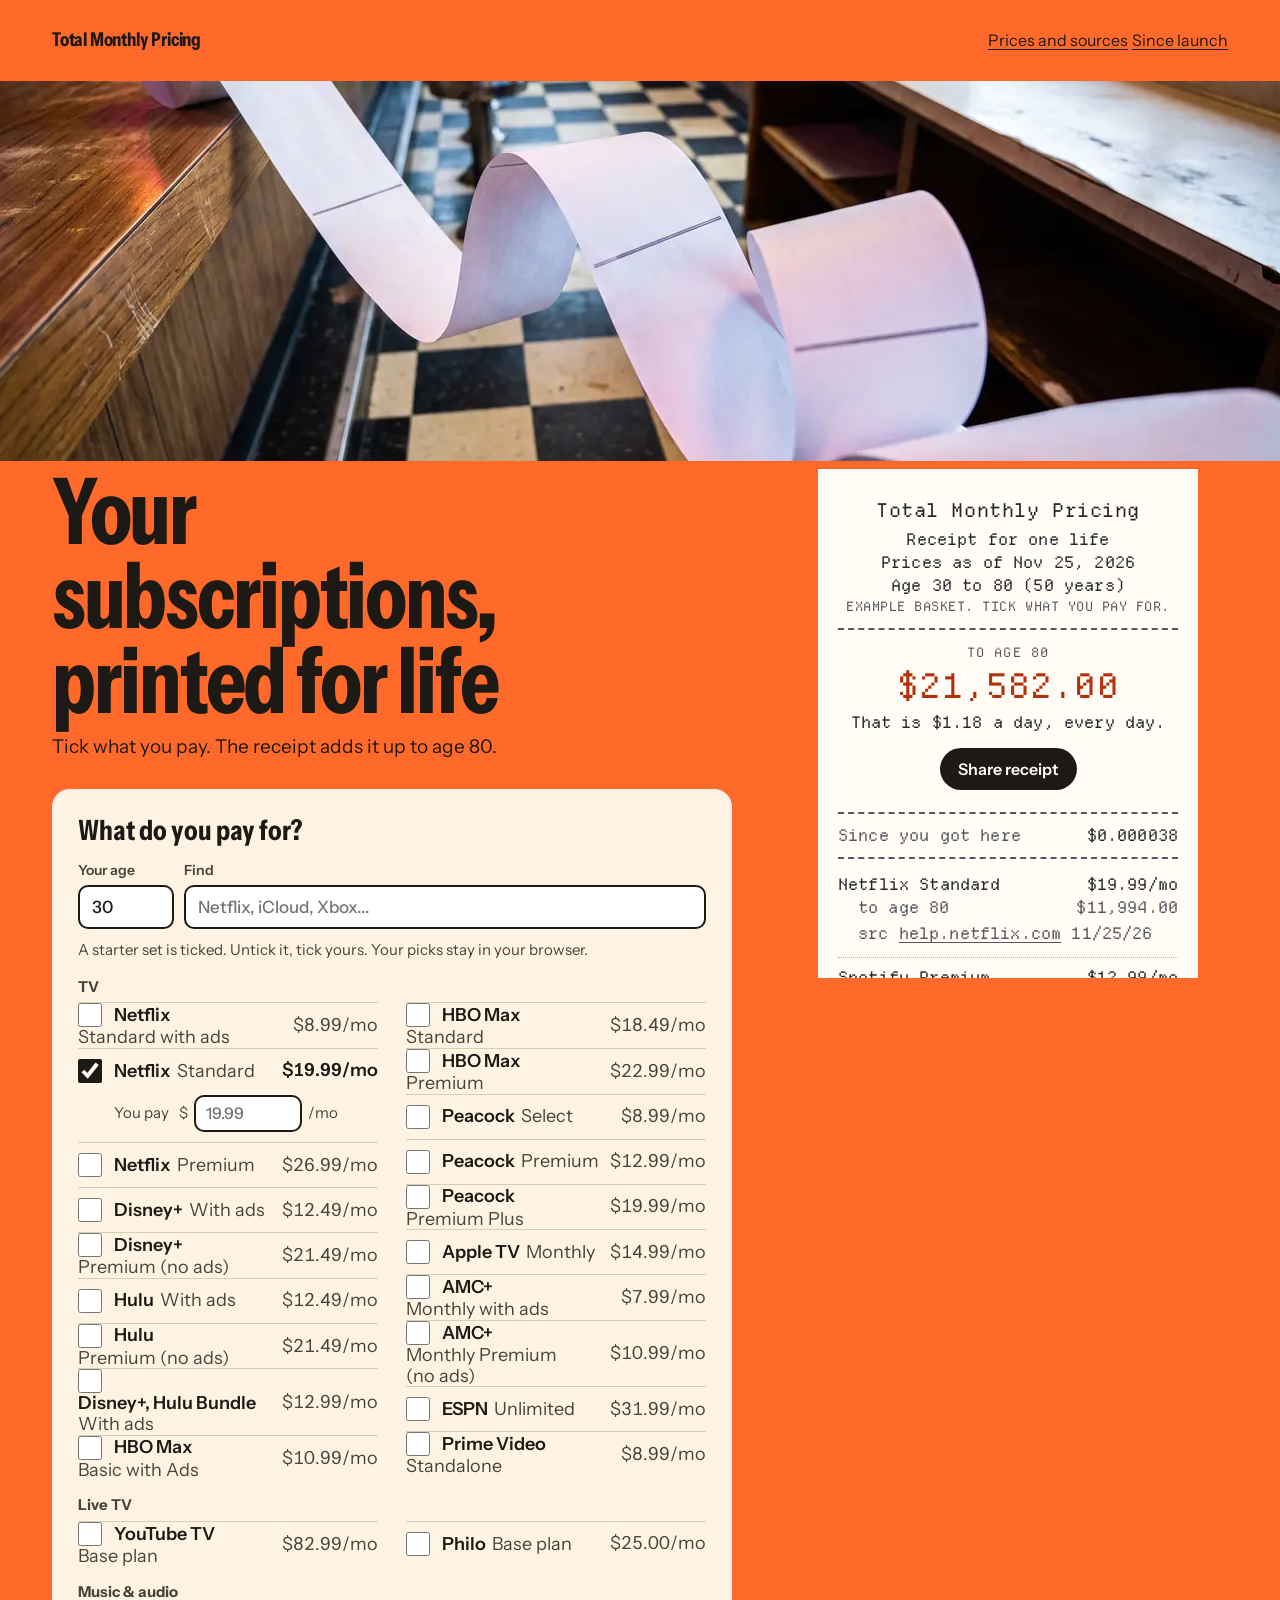
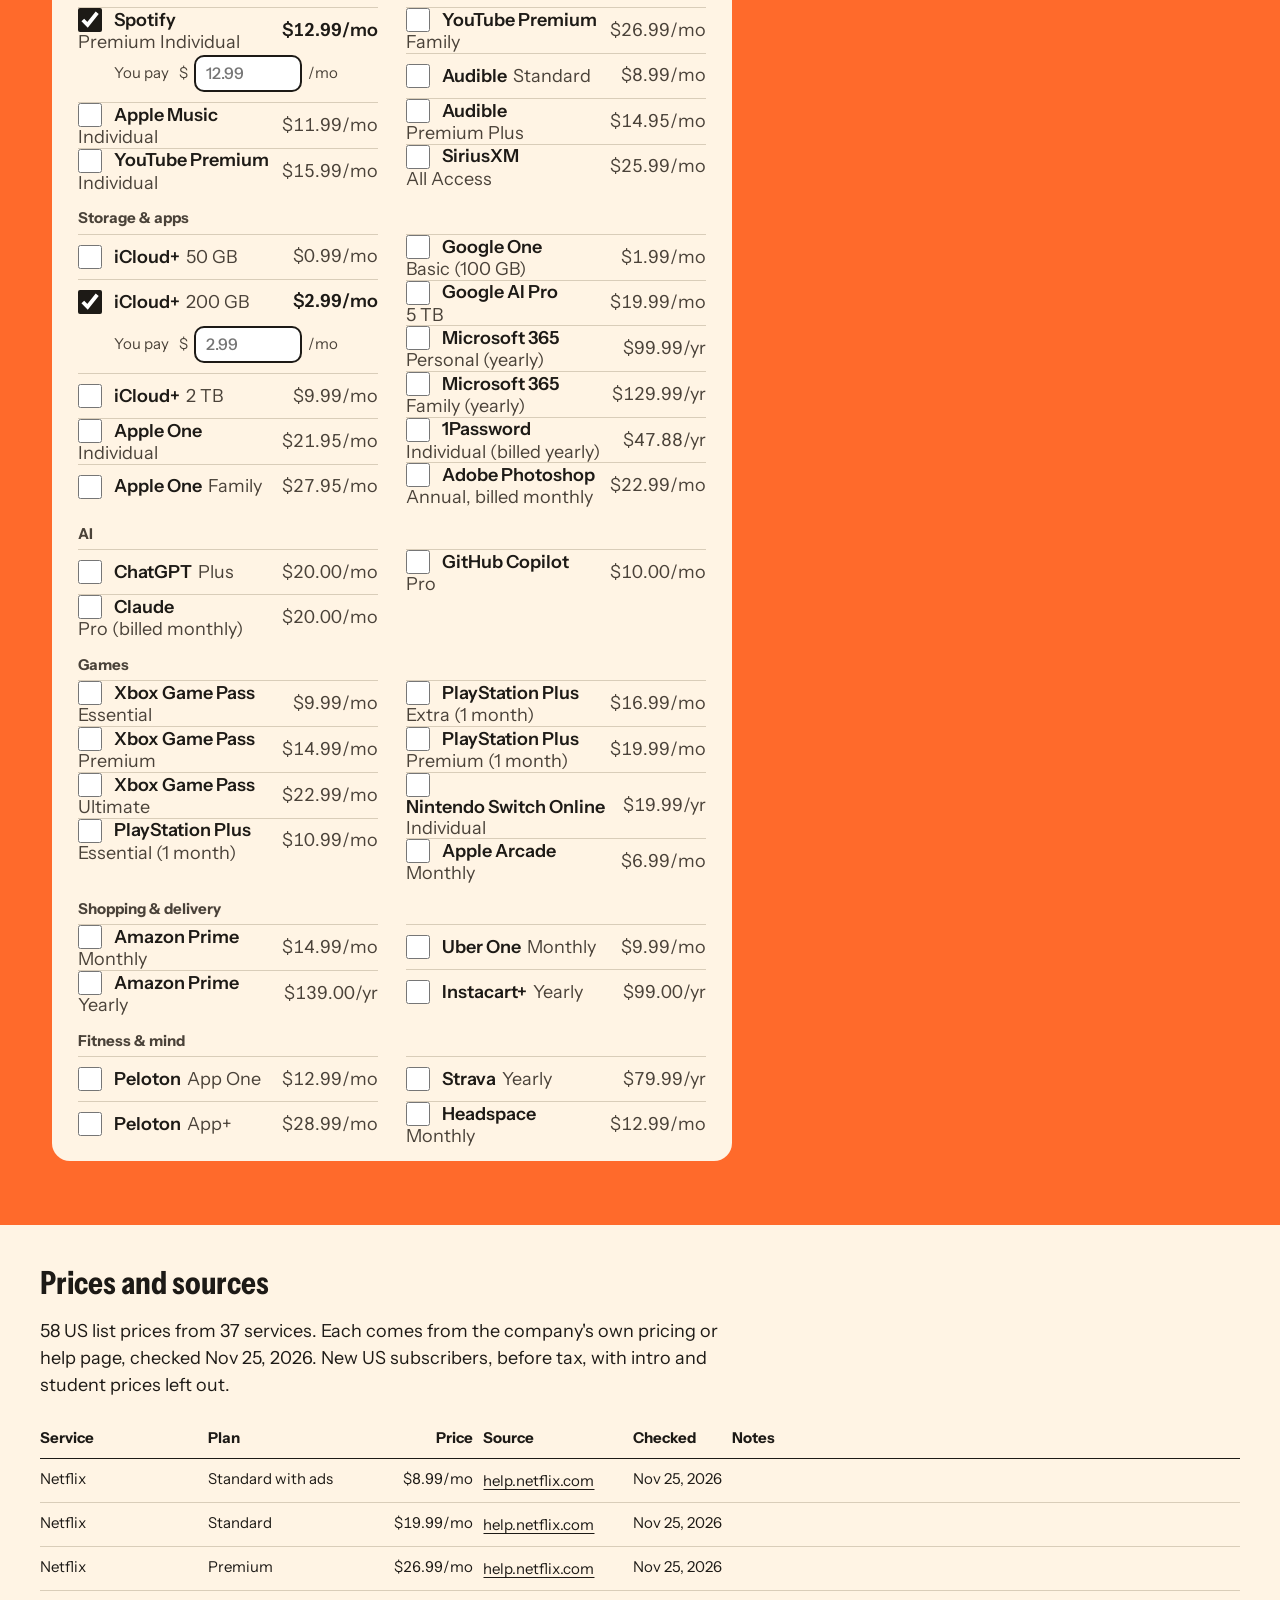
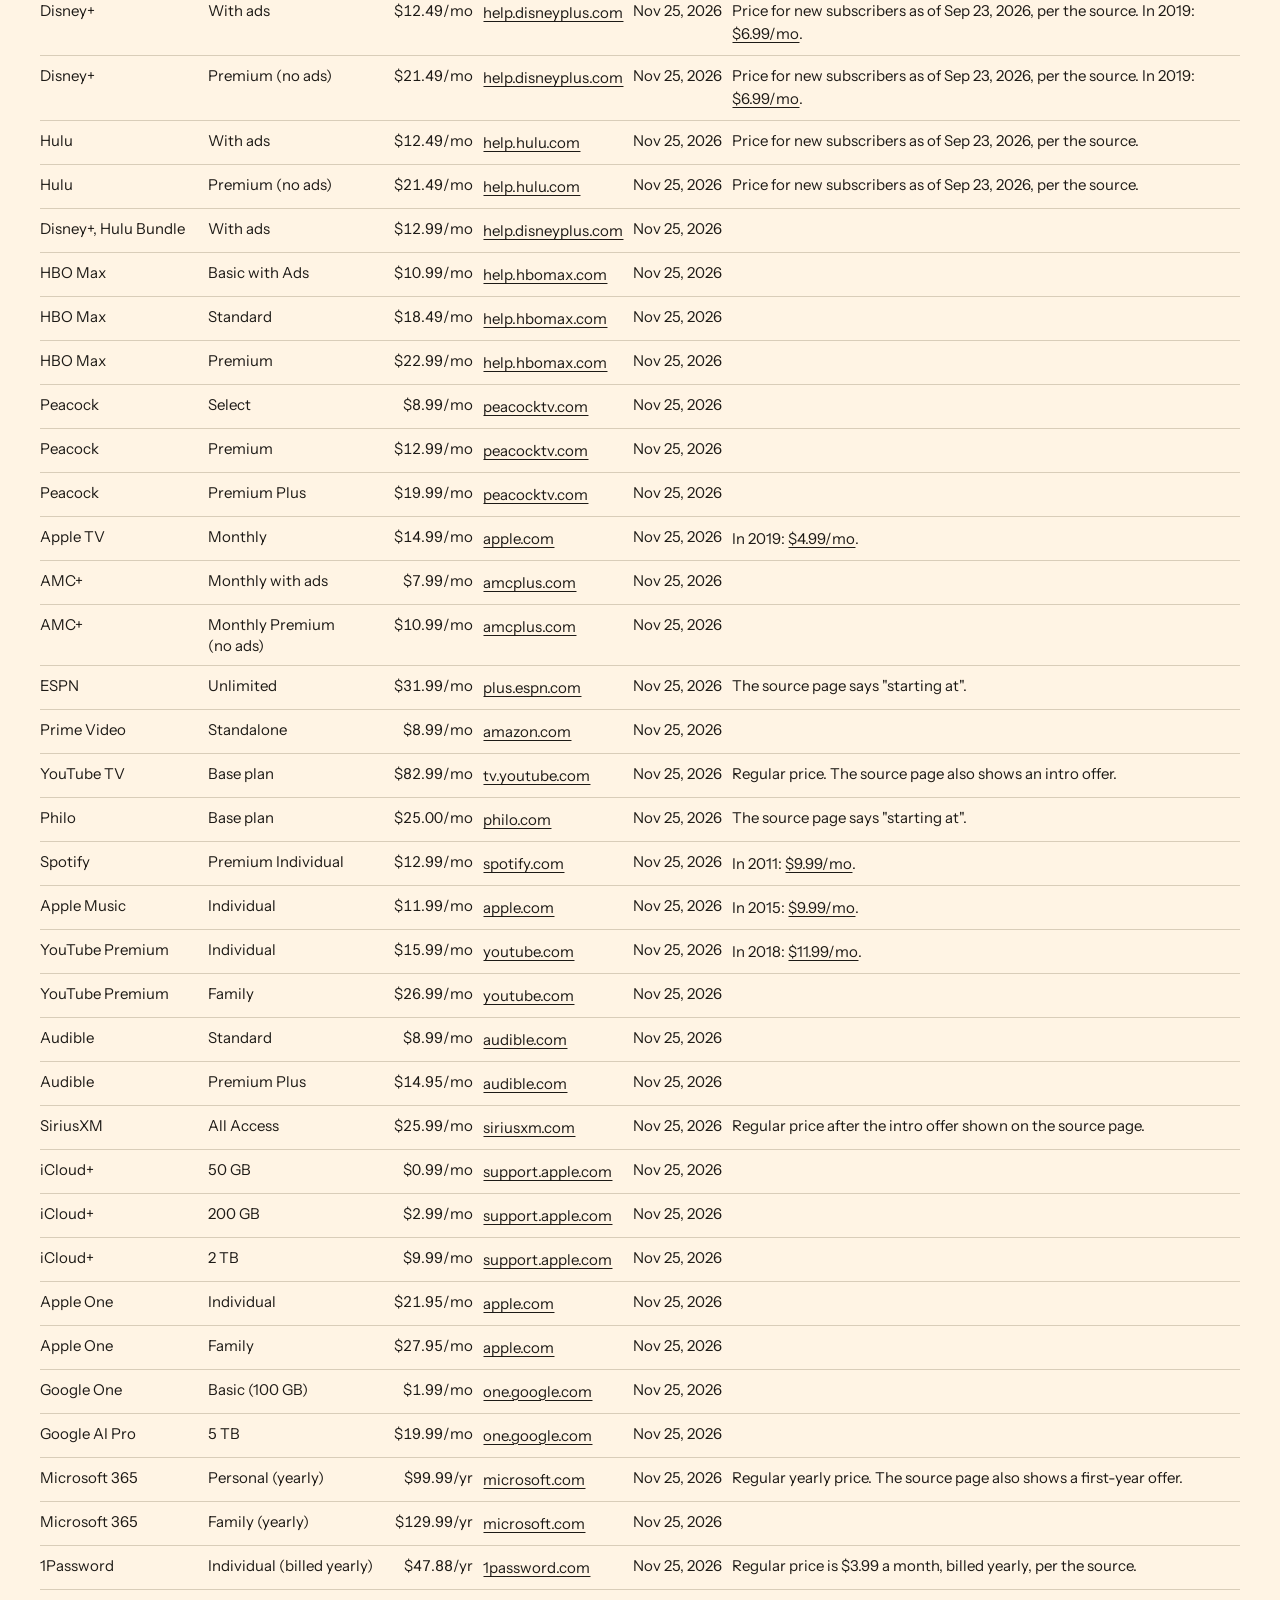
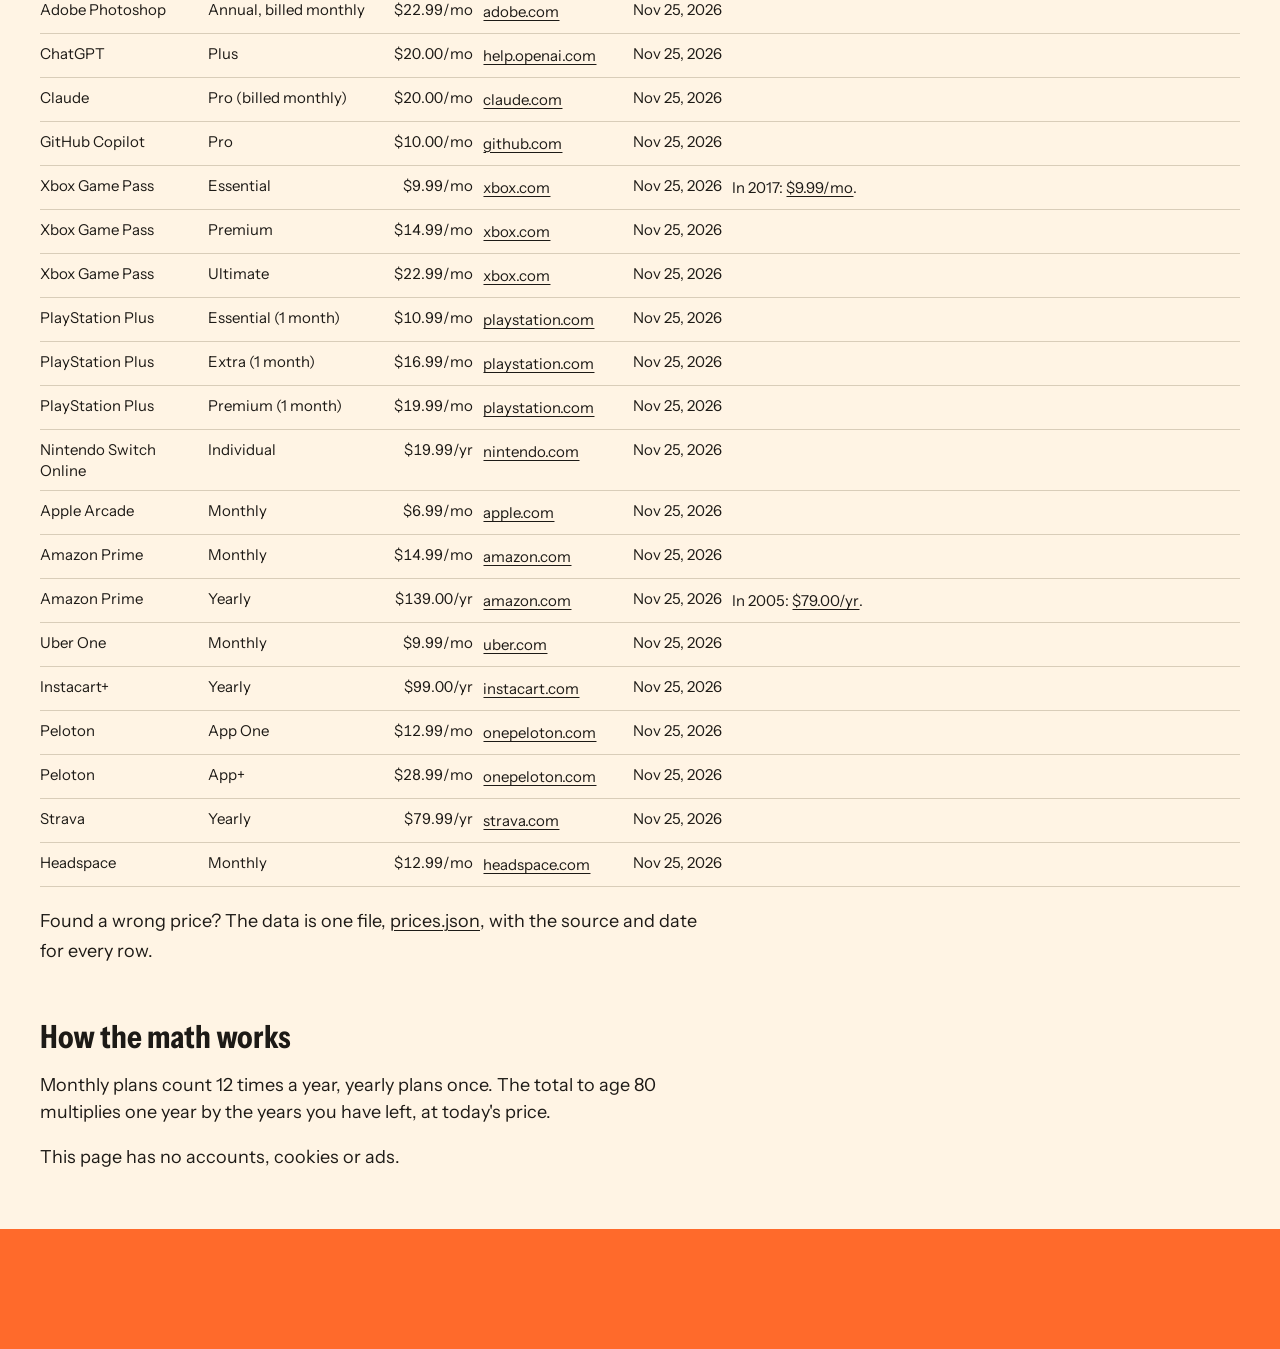
==== commit bc831d2f: "Phone: keep a 120px photo strip (words per screen back to 110); About privacy line is one true sente" ====
--- a/docs/index.html
+++ b/docs/index.html
@@ -18,7 +18,7 @@
 <meta name="twitter:card" content="summary_large_image">
 <meta name="twitter:image" content="https://totalmonthlypricing.com/og-receipt.png">
 <meta name="twitter:image:alt" content="A receipt on orange: Netflix Standard, Spotify Premium Individual, iCloud+ 200 GB add up to $21,582.00 from age 30 to 80, or $1.18 a day.">
-<link rel="preload" as="image" media="(min-width: 900px)" href="img/hero.webp" imagesrcset="img/hero-800.webp 800w, img/hero.webp 1280w, img/hero-1920.webp 1920w" imagesizes="100vw">
+<link rel="preload" as="image" href="img/hero.webp" imagesrcset="img/hero-800.webp 800w, img/hero.webp 1280w, img/hero-1920.webp 1920w" imagesizes="100vw">
 <script type="application/ld+json">{"@context":"https://schema.org","@type":"WebApplication","name":"Total Monthly Pricing","url":"https://totalmonthlypricing.com/","description":"Tick the subscriptions you pay. A receipt prints your monthly total and what you will pay each company by age 80. Every price links its source.","applicationCategory":"FinanceApplication","operatingSystem":"Any","browserRequirements":"Requires JavaScript","isAccessibleForFree":true,"offers":{"@type":"Offer","price":"0","priceCurrency":"USD"}}</script>
 <link rel="preload" href="fonts/instrument.woff2" as="font" type="font/woff2" crossorigin>
 <link rel="preload" href="fonts/departure.woff2" as="font" type="font/woff2" crossorigin>
@@ -491,7 +491,7 @@
 <section class="about" aria-labelledby="about-h">
  <h2 id="about-h">How the math works</h2>
  <p>Monthly plans count 12 times a year, yearly plans once. The total to age 80 multiplies one year by the years you have left, at today's price.</p>
- <p>This page has no accounts, cookies or ads. Your picks are not sent to us or to anyone else unless you share them. They live in the page, and in the link if you copy it.</p>
+ <p>This page has no accounts, cookies or ads.</p>
 </section>
 </main>
 <a class="peek" id="peek" href="#receipt" hidden><span><b id="peek-month"></b></span><span><b id="peek-life"></b> to age 80</span><span class="peek-go">See receipt</span></a>
--- a/docs/style.css
+++ b/docs/style.css
@@ -238,10 +238,11 @@
 @media (max-width: 520px) { .col-table th, .col-table td { display: block; width: auto; } .col-table th { padding: 10px 12px 0; border-bottom: 0; } .col-table td { padding: 2px 12px 10px; } }
 
 /* Phone and tablet (one column): the first checkbox sits right under the headline.
-   The photo is dropped, the picker comes before the receipt, and the peek bar
-   carries the running total until the receipt scrolls into view. */
+   The photo shrinks to a thin strip, the picker comes before the receipt, and the
+   peek bar carries the running total until the receipt scrolls into view. */
 @media (max-width: 899px) {
-  .mast { display: none; }
+  .mast, .mast-art { min-height: 120px; height: 120px; }
+  .mast-art { object-position: 50% 62%; }
   .hero { padding-top: 8px; grid-template-areas: "intro" "picker" "printer"; }
   .intro h1 { margin-bottom: 8px; }
 }
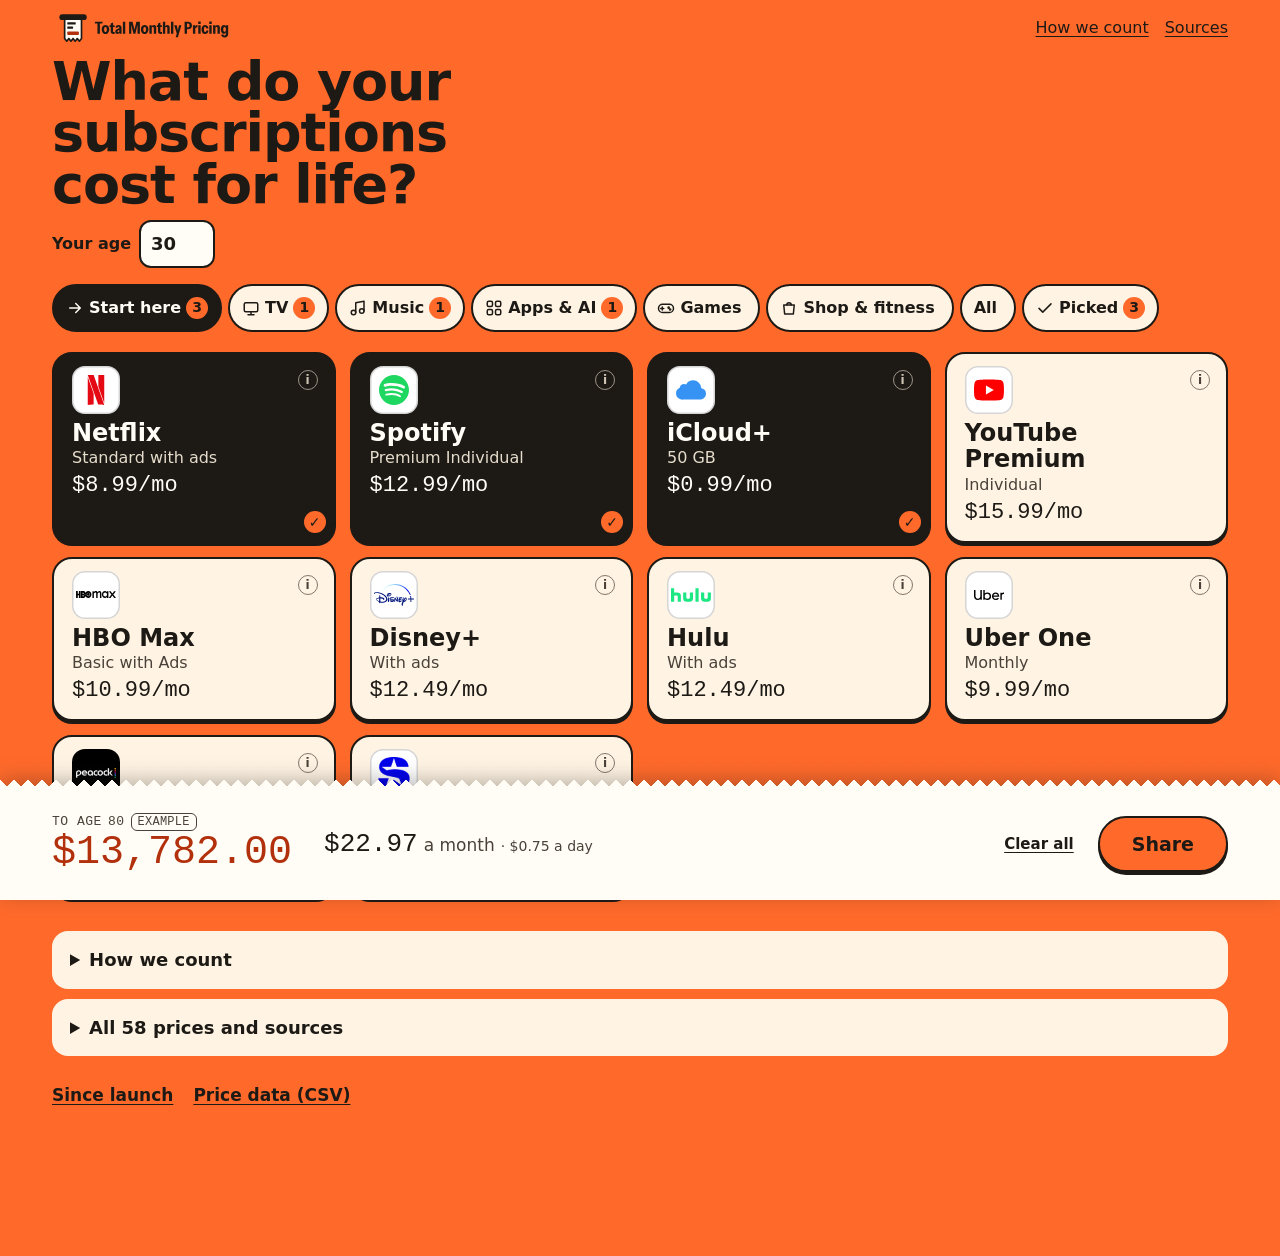
==== commit fa22c08a: "Promote the scan layout to the home page (Shears PASS 0414406 at 10:54 AM CT; Dash: promote on PASS)" ====
--- a/docs/index.html
+++ b/docs/index.html
@@ -2,430 +2,364 @@
 <html lang="en">
 <head>
 <meta charset="utf-8">
-<meta name="viewport" content="width=device-width, initial-scale=1">
+<meta name="viewport" content="width=device-width, initial-scale=1, viewport-fit=cover">
 <link rel="canonical" href="https://totalmonthlypricing.com/">
+<title>Total Monthly Pricing: what your subscriptions cost for life</title>
+<meta name="description" content="Tap the subscriptions you pay. See your monthly total and what you will pay by age 80. Every price links its source.">
 <meta property="og:url" content="https://totalmonthlypricing.com/">
-<title>Total Monthly Pricing: what your subscriptions cost for life</title>
-<meta name="description" content="Tick the subscriptions you pay. A receipt prints your monthly total and what you will pay each company by age 80. Every price links its source.">
 <meta property="og:title" content="Your subscriptions, printed for life">
-<meta property="og:description" content="Tick what you pay. Get the receipt. Every price links its source.">
-<meta property="og:image" content="https://totalmonthlypricing.com/og-receipt.png">
+<meta property="og:description" content="Tap what you pay. Get the receipt. Every price links its source.">
+<meta property="og:image" content="https://totalmonthlypricing.com/og-receipt-v2.png">
 <meta property="og:image:type" content="image/png">
 <meta property="og:image:width" content="1200">
 <meta property="og:image:height" content="630">
-<meta property="og:image:alt" content="A receipt on orange: Netflix Standard, Spotify Premium Individual, iCloud+ 200 GB add up to $21,582.00 from age 30 to 80, or $1.18 a day.">
+<meta property="og:image:alt" content="A receipt on orange: Netflix Standard with ads, Spotify Premium Individual, iCloud+ 50 GB add up to $13,782.00 from age 30 to 80, or $0.75 a day.">
 <meta property="og:type" content="website">
 <meta name="twitter:card" content="summary_large_image">
-<meta name="twitter:image" content="https://totalmonthlypricing.com/og-receipt.png">
-<meta name="twitter:image:alt" content="A receipt on orange: Netflix Standard, Spotify Premium Individual, iCloud+ 200 GB add up to $21,582.00 from age 30 to 80, or $1.18 a day.">
-<link rel="preload" as="image" href="img/hero.webp" imagesrcset="img/hero-800.webp 800w, img/hero.webp 1280w, img/hero-1920.webp 1920w" imagesizes="100vw">
-<script type="application/ld+json">{"@context":"https://schema.org","@type":"WebApplication","name":"Total Monthly Pricing","url":"https://totalmonthlypricing.com/","description":"Tick the subscriptions you pay. A receipt prints your monthly total and what you will pay each company by age 80. Every price links its source.","applicationCategory":"FinanceApplication","operatingSystem":"Any","browserRequirements":"Requires JavaScript","isAccessibleForFree":true,"offers":{"@type":"Offer","price":"0","priceCurrency":"USD"}}</script>
+<meta name="twitter:image" content="https://totalmonthlypricing.com/og-receipt-v2.png">
+<meta name="twitter:image:alt" content="A receipt on orange: Netflix Standard with ads, Spotify Premium Individual, iCloud+ 50 GB add up to $13,782.00 from age 30 to 80, or $0.75 a day.">
+<script type="application/ld+json">{"@context":"https://schema.org","@type":"WebApplication","name":"Total Monthly Pricing","url":"https://totalmonthlypricing.com/","description":"Tap the subscriptions you pay. See your monthly total and what you will pay by age 80. Every price links its source.","applicationCategory":"FinanceApplication","operatingSystem":"Any","browserRequirements":"Requires JavaScript","isAccessibleForFree":true,"offers":{"@type":"Offer","price":"0","priceCurrency":"USD"}}</script>
 <link rel="preload" href="fonts/instrument.woff2" as="font" type="font/woff2" crossorigin>
 <link rel="preload" href="fonts/departure.woff2" as="font" type="font/woff2" crossorigin>
-<link rel="stylesheet" href="style.css">
-<link rel="icon" href="data:image/svg+xml,%3Csvg xmlns='http://www.w3.org/2000/svg' viewBox='0 0 16 16'%3E%3Crect x='3' y='1' width='10' height='14' fill='%23fffdf6'/%3E%3Cpath d='M5 5h6M5 8h6M5 11h4' stroke='%23222' /%3E%3C/svg%3E">
+<link rel="stylesheet" href="scan.css">
+<link rel="icon" href="favicon.ico" sizes="32x32">
+<link rel="icon" href="favicon.svg" type="image/svg+xml">
+<link rel="icon" href="favicon-32.png" type="image/png" sizes="32x32">
+<link rel="icon" href="favicon-16.png" type="image/png" sizes="16x16">
+<link rel="apple-touch-icon" href="apple-touch-icon-180.png">
+<meta name="theme-color" content="#FF6A2B">
 <script>document.documentElement.className='js'</script>
 </head>
 <body>
-<header class="bar"><a class="mark" href="./">Total Monthly Pricing</a><nav aria-label="Page"><a href="#prices">Prices and sources</a> <a class="nav-launch" href="streaming-price-history/">Since launch</a></nav></header>
-<div class="mast">
- <img class="mast-art" src="img/hero.webp" srcset="img/hero-800.webp 800w, img/hero.webp 1280w, img/hero-1920.webp 1920w" sizes="100vw" width="1280" height="714" alt="A long pale-pink receipt paper roll unwinding along a diner counter toward a checkerboard floor, warm wood and stools behind." fetchpriority="high" decoding="async">
-</div>
+<svg width="0" height="0" style="position:absolute" aria-hidden="true"><defs><symbol id="si-netflix" viewBox="0 0 24 24"><path fill="currentColor" d="m5.398 0 8.348 23.602c2.346.059 4.856.398 4.856.398L10.113 0H5.398zm8.489 0v9.172l4.715 13.33V0h-4.715zM5.398 1.5V24c1.873-.225 2.81-.312 4.715-.398V14.83L5.398 1.5z"/></symbol><symbol id="si-appletv" viewBox="0 0 24 24"><path fill="currentColor" d="M20.57 17.735h-1.815l-3.34-9.203h1.633l2.02 5.987c.075.231.273.9.586 2.012l.297-.997.33-1.006 2.094-6.004H24zm-5.344-.066a5.76 5.76 0 0 1-1.55.207c-1.23 0-1.84-.693-1.84-2.087V9.646h-1.063V8.532h1.121V7.081l1.476-.602v2.062h1.707v1.113H13.38v5.805c0 .446.074.75.214.932.14.182.396.264.75.264.207 0 .495-.041.883-.115zm-7.29-5.343c.017 1.764 1.55 2.358 1.567 2.366-.017.042-.248.842-.808 1.658-.487.71-.99 1.418-1.79 1.435-.783.016-1.03-.462-1.93-.462-.89 0-1.17.445-1.913.478-.758.025-1.344-.775-1.838-1.484-.998-1.451-1.765-4.098-.734-5.88.51-.89 1.426-1.451 2.416-1.46.75-.016 1.468.512 1.93.512.461 0 1.327-.627 2.234-.536.38.016 1.452.157 2.136 1.154-.058.033-1.278.743-1.27 2.219M6.468 7.988c.404-.495.685-1.18.61-1.864-.585.025-1.294.388-1.723.883-.38.437-.71 1.138-.619 1.806.652.05 1.328-.338 1.732-.825Z"/></symbol><symbol id="si-youtubetv" viewBox="0 0 24 24"><path fill="currentColor" d="M21.794 10.609h-.618v3.286h-.607v-3.286h-.617v-.504h1.842v.504zm.135-.504h.649l.202 1.703c.057.488.11.908.172 1.484h.026c.057-.576.114-.986.17-1.484l.208-1.703H24l-.623 3.784h-.82l-.628-3.784zm-15.758.38a.796.796 0 0 0-.555-.561c-.493-.13-2.465-.13-2.465-.13s-1.973 0-2.466.13a.787.787 0 0 0-.555.56C0 10.977 0 12 0 12s0 1.028.13 1.516a.794.794 0 0 0 .56.56c.488.13 2.46.13 2.46.13s1.973 0 2.466-.13a.806.806 0 0 0 .56-.555c.13-.493.13-1.516.13-1.516s-.005-1.028-.135-1.52zm-3.649 2.46v-1.89l1.64.945-1.64.945zm6.629.867a.652.652 0 0 1-.265-.395 2.703 2.703 0 0 1-.078-.706v-.4a2.383 2.383 0 0 1 .093-.716.724.724 0 0 1 .28-.394.943.943 0 0 1 .504-.125c.203 0 .369.042.493.125.13.098.229.233.27.394.062.234.094.472.083.716v.4c.005.239-.02.478-.083.711a.7.7 0 0 1-.27.395c-.124.083-.296.124-.508.124-.218-.005-.395-.046-.52-.13zm.7-.436c.037-.089.052-.24.052-.442v-.856a1.376 1.376 0 0 0-.052-.436.189.189 0 0 0-.181-.14.183.183 0 0 0-.177.14c-.041.14-.057.29-.052.436v.861c0 .203.016.353.052.442.02.083.094.14.182.135a.183.183 0 0 0 .176-.14zm8.88-.66v.14c0 .135.006.265.016.4a.373.373 0 0 0 .068.192.2.2 0 0 0 .156.062.2.2 0 0 0 .192-.109c.036-.072.052-.192.057-.363l.534.036a.56.56 0 0 1 .006.1c0 .253-.068.445-.208.57-.14.125-.337.187-.592.187-.306 0-.519-.099-.643-.29s-.187-.489-.187-.894v-.482c0-.416.062-.717.192-.909.13-.192.348-.285.654-.285.213 0 .379.041.493.12.12.088.207.217.244.363.052.223.078.456.067.685v.472l-1.048.005zm.079-1.162a.367.367 0 0 0-.063.192 5.48 5.48 0 0 0-.015.405v.197h.457v-.197c0-.135-.006-.27-.021-.405a.373.373 0 0 0-.068-.192.174.174 0 0 0-.145-.057.169.169 0 0 0-.145.057zm-11.175 1.11l-.706-2.559h.618l.249 1.158c.062.285.109.53.14.732h.02c.022-.146.068-.384.14-.727l.26-1.163h.618l-.716 2.56v1.23H7.64v-1.23h-.005zm4.905-1.536v2.767h-.488L12 13.557h-.016c-.13.255-.332.384-.596.384-.182 0-.317-.062-.405-.181-.089-.12-.13-.307-.13-.566v-2.066h.623v2.03a.659.659 0 0 0 .041.264.137.137 0 0 0 .135.078.28.28 0 0 0 .156-.052.281.281 0 0 0 .109-.124v-2.196h.623zm3.192 0v2.767h-.488l-.052-.338h-.016c-.13.255-.332.384-.596.384-.182 0-.317-.062-.405-.181-.089-.12-.13-.307-.13-.566v-2.066h.623v2.03a.659.659 0 0 0 .041.264.137.137 0 0 0 .135.078.28.28 0 0 0 .156-.052.281.281 0 0 0 .109-.124v-2.196h.623zm-1.5-.52h-.618v3.287h-.607v-3.286h-.618v-.504h1.843v.504zm3.56.961c-.036-.171-.098-.3-.181-.379a.508.508 0 0 0-.348-.12.56.56 0 0 0-.322.1.635.635 0 0 0-.228.254h-.005V9.965h-.597v3.93h.514l.062-.26h.015a.531.531 0 0 0 .218.223.69.69 0 0 0 .322.083.502.502 0 0 0 .467-.29c.099-.192.15-.499.15-.909v-.436a4.861 4.861 0 0 0-.067-.737zm-.57 1.127c0 .155-.006.316-.026.472a.508.508 0 0 1-.084.244.195.195 0 0 1-.155.072.257.257 0 0 1-.14-.036.3.3 0 0 1-.104-.109v-1.567a.425.425 0 0 1 .109-.187.224.224 0 0 1 .166-.073c.057 0 .114.026.145.073.042.078.068.16.073.249.015.166.02.332.02.498l-.005.364z"/></symbol><symbol id="si-spotify" viewBox="0 0 24 24"><path fill="currentColor" d="M12 0C5.4 0 0 5.4 0 12s5.4 12 12 12 12-5.4 12-12S18.66 0 12 0zm5.521 17.34c-.24.359-.66.48-1.021.24-2.82-1.74-6.36-2.101-10.561-1.141-.418.122-.779-.179-.899-.539-.12-.421.18-.78.54-.9 4.56-1.021 8.52-.6 11.64 1.32.42.18.479.659.301 1.02zm1.44-3.3c-.301.42-.841.6-1.262.3-3.239-1.98-8.159-2.58-11.939-1.38-.479.12-1.02-.12-1.14-.6-.12-.48.12-1.021.6-1.141C9.6 9.9 15 10.561 18.72 12.84c.361.181.54.78.241 1.2zm.12-3.36C15.24 8.4 8.82 8.16 5.16 9.301c-.6.179-1.2-.181-1.38-.721-.18-.601.18-1.2.72-1.381 4.26-1.26 11.28-1.02 15.721 1.621.539.3.719 1.02.419 1.56-.299.421-1.02.599-1.559.3z"/></symbol><symbol id="si-applemusic" viewBox="0 0 24 24"><path fill="currentColor" d="M23.994 6.124a9.23 9.23 0 00-.24-2.19c-.317-1.31-1.062-2.31-2.18-3.043a5.022 5.022 0 00-1.877-.726 10.496 10.496 0 00-1.564-.15c-.04-.003-.083-.01-.124-.013H5.986c-.152.01-.303.017-.455.026-.747.043-1.49.123-2.193.4-1.336.53-2.3 1.452-2.865 2.78-.192.448-.292.925-.363 1.408-.056.392-.088.785-.1 1.18 0 .032-.007.062-.01.093v12.223c.01.14.017.283.027.424.05.815.154 1.624.497 2.373.65 1.42 1.738 2.353 3.234 2.801.42.127.856.187 1.293.228.555.053 1.11.06 1.667.06h11.03a12.5 12.5 0 001.57-.1c.822-.106 1.596-.35 2.295-.81a5.046 5.046 0 001.88-2.207c.186-.42.293-.87.37-1.324.113-.675.138-1.358.137-2.04-.002-3.8 0-7.595-.003-11.393zm-6.423 3.99v5.712c0 .417-.058.827-.244 1.206-.29.59-.76.962-1.388 1.14-.35.1-.706.157-1.07.173-.95.045-1.773-.6-1.943-1.536a1.88 1.88 0 011.038-2.022c.323-.16.67-.25 1.018-.324.378-.082.758-.153 1.134-.24.274-.063.457-.23.51-.516a.904.904 0 00.02-.193c0-1.815 0-3.63-.002-5.443a.725.725 0 00-.026-.185c-.04-.15-.15-.243-.304-.234-.16.01-.318.035-.475.066-.76.15-1.52.303-2.28.456l-2.325.47-1.374.278c-.016.003-.032.01-.048.013-.277.077-.377.203-.39.49-.002.042 0 .086 0 .13-.002 2.602 0 5.204-.003 7.805 0 .42-.047.836-.215 1.227-.278.64-.77 1.04-1.434 1.233-.35.1-.71.16-1.075.172-.96.036-1.755-.6-1.92-1.544-.14-.812.23-1.685 1.154-2.075.357-.15.73-.232 1.108-.31.287-.06.575-.116.86-.177.383-.083.583-.323.6-.714v-.15c0-2.96 0-5.922.002-8.882 0-.123.013-.25.042-.37.07-.285.273-.448.546-.518.255-.066.515-.112.774-.165.733-.15 1.466-.296 2.2-.444l2.27-.46c.67-.134 1.34-.27 2.01-.403.22-.043.442-.088.663-.106.31-.025.523.17.554.482.008.073.012.148.012.223.002 1.91.002 3.822 0 5.732z"/></symbol><symbol id="si-youtube" viewBox="0 0 24 24"><path fill="currentColor" d="M23.498 6.186a3.016 3.016 0 0 0-2.122-2.136C19.505 3.545 12 3.545 12 3.545s-7.505 0-9.377.505A3.017 3.017 0 0 0 .502 6.186C0 8.07 0 12 0 12s0 3.93.502 5.814a3.016 3.016 0 0 0 2.122 2.136c1.871.505 9.376.505 9.376.505s7.505 0 9.377-.505a3.015 3.015 0 0 0 2.122-2.136C24 15.93 24 12 24 12s0-3.93-.502-5.814zM9.545 15.568V8.432L15.818 12l-6.273 3.568z"/></symbol><symbol id="si-audible" viewBox="0 0 24 24"><path fill="currentColor" d="M12.008 17.362L24 9.885v2.028l-11.992 7.509L0 11.912V9.886l12.008 7.477zm0-9.378c-2.709 0-5.085 1.363-6.448 3.47.111-.111.175-.175.286-.254 3.374-2.804 8.237-2.17 10.883 1.362l1.758-1.124c-1.394-2.044-3.786-3.454-6.48-3.454m0 3.47a4.392 4.392 0 0 0-3.548 1.821 3.597 3.597 0 0 1 2.139-.697c1.299 0 2.455.666 3.232 1.79l1.679-1.045c-.729-1.157-2.028-1.87-3.501-1.87M3.897 8.412c4.943-3.897 11.929-2.836 15.652 2.344l.031.032 1.822-1.125a11.214 11.214 0 0 0-9.394-5.085c-3.897 0-7.366 1.996-9.394 5.085.364-.412.824-.903 1.283-1.251"/></symbol><symbol id="si-icloud" viewBox="0 0 24 24"><path fill="currentColor" d="M13.762 4.29a6.51 6.51 0 0 0-5.669 3.332 3.571 3.571 0 0 0-1.558-.36 3.571 3.571 0 0 0-3.516 3A4.918 4.918 0 0 0 0 14.796a4.918 4.918 0 0 0 4.92 4.914 4.93 4.93 0 0 0 .617-.045h14.42c2.305-.272 4.041-2.258 4.043-4.589v-.009a4.594 4.594 0 0 0-3.727-4.508 6.51 6.51 0 0 0-6.511-6.27z"/></symbol><symbol id="si-apple" viewBox="0 0 24 24"><path fill="currentColor" d="M12.152 6.896c-.948 0-2.415-1.078-3.96-1.04-2.04.027-3.91 1.183-4.961 3.014-2.117 3.675-.546 9.103 1.519 12.09 1.013 1.454 2.208 3.09 3.792 3.039 1.52-.065 2.09-.987 3.935-.987 1.831 0 2.35.987 3.96.948 1.637-.026 2.676-1.48 3.676-2.948 1.156-1.688 1.636-3.325 1.662-3.415-.039-.013-3.182-1.221-3.22-4.857-.026-3.04 2.48-4.494 2.597-4.559-1.429-2.09-3.623-2.324-4.39-2.376-2-.156-3.675 1.09-4.61 1.09zM15.53 3.83c.843-1.012 1.4-2.427 1.245-3.83-1.207.052-2.662.805-3.532 1.818-.78.896-1.454 2.338-1.273 3.714 1.338.104 2.715-.688 3.559-1.701"/></symbol><symbol id="si-google" viewBox="0 0 24 24"><path fill="currentColor" d="M12.48 10.92v3.28h7.84c-.24 1.84-.853 3.187-1.787 4.133-1.147 1.147-2.933 2.4-6.053 2.4-4.827 0-8.6-3.893-8.6-8.72s3.773-8.72 8.6-8.72c2.6 0 4.507 1.027 5.907 2.347l2.307-2.307C18.747 1.44 16.133 0 12.48 0 5.867 0 .307 5.387.307 12s5.56 12 12.173 12c3.573 0 6.267-1.173 8.373-3.36 2.16-2.16 2.84-5.213 2.84-7.667 0-.76-.053-1.467-.173-2.053H12.48z"/></symbol><symbol id="si-googlegemini" viewBox="0 0 24 24"><path fill="currentColor" d="M11.04 19.32Q12 21.51 12 24q0-2.49.93-4.68.96-2.19 2.58-3.81t3.81-2.55Q21.51 12 24 12q-2.49 0-4.68-.93a12.3 12.3 0 0 1-3.81-2.58 12.3 12.3 0 0 1-2.58-3.81Q12 2.49 12 0q0 2.49-.96 4.68-.93 2.19-2.55 3.81a12.3 12.3 0 0 1-3.81 2.58Q2.49 12 0 12q2.49 0 4.68.96 2.19.93 3.81 2.55t2.55 3.81"/></symbol><symbol id="si-1password" viewBox="0 0 24 24"><path fill="currentColor" d="M12 0c6.627 0 12 5.373 12 12 0 6.628-5.373 12-12 12S0 18.628 0 12C0 5.373 5.373 0 12 0m-.893 4.86c-.485 0-.727.001-.913.095a.87.87 0 0 0-.378.379c-.094.185-.095.428-.095.912v2.747c0 .12 0 .182.016.238q.02.075.065.138a1 1 0 0 0 .175.162l.695.564c.113.092.17.139.19.194a.22.22 0 0 1 0 .15c-.02.056-.077.102-.19.194l-.695.564a1 1 0 0 0-.175.162.4.4 0 0 0-.065.138 1 1 0 0 0-.016.238v6.019c0 .485 0 .728.095.913a.87.87 0 0 0 .378.378c.186.094.428.094.913.094h1.786c.485 0 .727 0 .913-.094a.87.87 0 0 0 .378-.378c.095-.185.095-.428.095-.913v-2.747c0-.12 0-.182-.016-.238a.4.4 0 0 0-.065-.138 1 1 0 0 0-.175-.162l-.695-.564c-.113-.092-.17-.138-.191-.193a.22.22 0 0 1 0-.152c.02-.055.078-.1.19-.193l.696-.564a1 1 0 0 0 .175-.162.4.4 0 0 0 .065-.138 1 1 0 0 0 .016-.238V6.246c0-.484 0-.727-.095-.912a.87.87 0 0 0-.378-.379c-.186-.094-.428-.094-.913-.094Z"/></symbol><symbol id="si-claude" viewBox="0 0 24 24"><path fill="currentColor" d="m4.7144 15.9555 4.7174-2.6471.079-.2307-.079-.1275h-.2307l-.7893-.0486-2.6956-.0729-2.3375-.0971-2.2646-.1214-.5707-.1215-.5343-.7042.0546-.3522.4797-.3218.686.0608 1.5179.1032 2.2767.1578 1.6514.0972 2.4468.255h.3886l.0546-.1579-.1336-.0971-.1032-.0972L6.973 9.8356l-2.55-1.6879-1.3356-.9714-.7225-.4918-.3643-.4614-.1578-1.0078.6557-.7225.8803.0607.2246.0607.8925.686 1.9064 1.4754 2.4893 1.8336.3643.3035.1457-.1032.0182-.0728-.164-.2733-1.3539-2.4467-1.445-2.4893-.6435-1.032-.17-.6194c-.0607-.255-.1032-.4674-.1032-.7285L6.287.1335 6.6997 0l.9957.1336.419.3642.6192 1.4147 1.0018 2.2282 1.5543 3.0296.4553.8985.2429.8318.091.255h.1579v-.1457l.1275-1.706.2368-2.0947.2307-2.6957.0789-.7589.3764-.9107.7468-.4918.5828.2793.4797.686-.0668.4433-.2853 1.8517-.5586 2.9021-.3643 1.9429h.2125l.2429-.2429.9835-1.3053 1.6514-2.0643.7286-.8196.85-.9046.5464-.4311h1.0321l.759 1.1293-.34 1.1657-1.0625 1.3478-.8804 1.1414-1.2628 1.7-.7893 1.36.0729.1093.1882-.0183 2.8535-.607 1.5421-.2794 1.8396-.3157.8318.3886.091.3946-.3278.8075-1.967.4857-2.3072.4614-3.4364.8136-.0425.0304.0486.0607 1.5482.1457.6618.0364h1.621l3.0175.2247.7892.522.4736.6376-.079.4857-1.2142.6193-1.6393-.3886-3.825-.9107-1.3113-.3279h-.1822v.1093l1.0929 1.0686 2.0035 1.8092 2.5075 2.3314.1275.5768-.3218.4554-.34-.0486-2.2039-1.6575-.85-.7468-1.9246-1.621h-.1275v.17l.4432.6496 2.3436 3.5214.1214 1.0807-.17.3521-.6071.2125-.6679-.1214-1.3721-1.9246L14.38 17.959l-1.1414-1.9428-.1397.079-.674 7.2552-.3156.3703-.7286.2793-.6071-.4614-.3218-.7468.3218-1.4753.3886-1.9246.3157-1.53.2853-1.9004.17-.6314-.0121-.0425-.1397.0182-1.4328 1.9672-2.1796 2.9446-1.7243 1.8456-.4128.164-.7164-.3704.0667-.6618.4008-.5889 2.386-3.0357 1.4389-1.882.929-1.0868-.0062-.1579h-.0546l-6.3385 4.1164-1.1293.1457-.4857-.4554.0608-.7467.2307-.2429 1.9064-1.3114Z"/></symbol><symbol id="si-githubcopilot" viewBox="0 0 24 24"><path fill="currentColor" d="M23.922 16.997C23.061 18.492 18.063 22.02 12 22.02 5.937 22.02.939 18.492.078 16.997A.641.641 0 0 1 0 16.741v-2.869a.883.883 0 0 1 .053-.22c.372-.935 1.347-2.292 2.605-2.656.167-.429.414-1.055.644-1.517a10.098 10.098 0 0 1-.052-1.086c0-1.331.282-2.499 1.132-3.368.397-.406.89-.717 1.474-.952C7.255 2.937 9.248 1.98 11.978 1.98c2.731 0 4.767.957 6.166 2.093.584.235 1.077.546 1.474.952.85.869 1.132 2.037 1.132 3.368 0 .368-.014.733-.052 1.086.23.462.477 1.088.644 1.517 1.258.364 2.233 1.721 2.605 2.656a.841.841 0 0 1 .053.22v2.869a.641.641 0 0 1-.078.256Zm-11.75-5.992h-.344a4.359 4.359 0 0 1-.355.508c-.77.947-1.918 1.492-3.508 1.492-1.725 0-2.989-.359-3.782-1.259a2.137 2.137 0 0 1-.085-.104L4 11.746v6.585c1.435.779 4.514 2.179 8 2.179 3.486 0 6.565-1.4 8-2.179v-6.585l-.098-.104s-.033.045-.085.104c-.793.9-2.057 1.259-3.782 1.259-1.59 0-2.738-.545-3.508-1.492a4.359 4.359 0 0 1-.355-.508Zm2.328 3.25c.549 0 1 .451 1 1v2c0 .549-.451 1-1 1-.549 0-1-.451-1-1v-2c0-.549.451-1 1-1Zm-5 0c.549 0 1 .451 1 1v2c0 .549-.451 1-1 1-.549 0-1-.451-1-1v-2c0-.549.451-1 1-1Zm3.313-6.185c.136 1.057.403 1.913.878 2.497.442.544 1.134.938 2.344.938 1.573 0 2.292-.337 2.657-.751.384-.435.558-1.15.558-2.361 0-1.14-.243-1.847-.705-2.319-.477-.488-1.319-.862-2.824-1.025-1.487-.161-2.192.138-2.533.529-.269.307-.437.808-.438 1.578v.021c0 .265.021.562.063.893Zm-1.626 0c.042-.331.063-.628.063-.894v-.02c-.001-.77-.169-1.271-.438-1.578-.341-.391-1.046-.69-2.533-.529-1.505.163-2.347.537-2.824 1.025-.462.472-.705 1.179-.705 2.319 0 1.211.175 1.926.558 2.361.365.414 1.084.751 2.657.751 1.21 0 1.902-.394 2.344-.938.475-.584.742-1.44.878-2.497Z"/></symbol><symbol id="si-playstation" viewBox="0 0 24 24"><path fill="currentColor" d="M8.984 2.596v17.547l3.915 1.261V6.688c0-.69.304-1.151.794-.991.636.18.76.814.76 1.505v5.875c2.441 1.193 4.362-.002 4.362-3.152 0-3.237-1.126-4.675-4.438-5.827-1.307-.448-3.728-1.186-5.39-1.502zm4.656 16.241l6.296-2.275c.715-.258.826-.625.246-.818-.586-.192-1.637-.139-2.357.123l-4.205 1.5V14.98l.24-.085s1.201-.42 2.913-.615c1.696-.18 3.785.03 5.437.661 1.848.601 2.04 1.472 1.576 2.072-.465.6-1.622 1.036-1.622 1.036l-8.544 3.107V18.86zM1.807 18.6c-1.9-.545-2.214-1.668-1.352-2.32.801-.586 2.16-1.052 2.16-1.052l5.615-2.013v2.313L4.205 17c-.705.271-.825.632-.239.826.586.195 1.637.15 2.343-.12L8.247 17v2.074c-.12.03-.256.044-.39.073-1.939.331-3.996.196-6.038-.479z"/></symbol><symbol id="si-applearcade" viewBox="0 0 24 24"><path fill="currentColor" d="M.198 18.24a.966.966 0 0 1-.194-.571v-.955s0-.571.563-.313c0 0 6.919 3.135 8.033 3.626a7.832 7.832 0 0 0 3.408.729 8.216 8.216 0 0 0 3.396-.729l8.037-3.626c.559-.258.559.313.559.313v.955a1.038 1.038 0 0 1-.198.575c-.19.258-.515.539-1.411.959-.713.337-6.23 2.818-6.995 3.17a8.008 8.008 0 0 1-3.4.729 8.336 8.336 0 0 1-3.82-.927c-1.435-.65-5.849-2.631-6.567-2.972-.9-.428-1.153-.654-1.411-.963zm1.411-5.973l6.987-3.17a7.975 7.975 0 0 1 2.164-.634v5.707c0 .396.571.697 1.236.697s1.141-.313 1.141-.697V8.479c.778.105 1.54.313 2.263.618l6.987 3.17c.579.273 1.609.761 1.609 1.538s-1.011 1.236-1.609 1.53l-6.987 3.17a8.2 8.2 0 0 1-3.396.729 7.832 7.832 0 0 1-3.408-.729l-6.987-3.17C1.011 15.042 0 14.574 0 13.801s1.03-1.264 1.609-1.534zm1.807 2.247c.77.396 1.683.396 2.453 0 .682-.396.686-1.026 0-1.419a2.705 2.705 0 0 0-2.453 0c-.68.392-.666 1.02 0 1.419zM12 7.595a3.35 3.35 0 1 1 3.349-3.351v.003c0 1.849-1.5 3.348-3.349 3.348z"/></symbol><symbol id="si-uber" viewBox="0 0 24 24"><path fill="currentColor" d="M0 7.97v4.958c0 1.867 1.302 3.101 3 3.101.826 0 1.562-.316 2.094-.87v.736H6.27V7.97H5.082v4.888c0 1.257-.85 2.106-1.947 2.106-1.11 0-1.946-.827-1.946-2.106V7.971H0zm7.44 0v7.925h1.13v-.725c.521.532 1.257.86 2.06.86a3.006 3.006 0 0 0 3.034-3.01 3.01 3.01 0 0 0-3.033-3.024 2.86 2.86 0 0 0-2.049.861V7.971H7.439zm9.869 2.038c-1.687 0-2.965 1.37-2.965 3 0 1.72 1.334 3.01 3.066 3.01 1.053 0 1.913-.463 2.49-1.233l-.826-.611c-.43.577-.996.847-1.664.847-.973 0-1.753-.7-1.912-1.64h4.697v-.373c0-1.72-1.222-3-2.886-3zm6.295.068c-.634 0-1.098.294-1.381.758v-.713h-1.131v5.774h1.142V12.61c0-.894.544-1.47 1.291-1.47H24v-1.065h-.396zm-6.319.928c.85 0 1.564.588 1.756 1.47H15.52c.203-.882.916-1.47 1.765-1.47zm-6.732.012c1.086 0 1.98.883 1.98 2.004a1.993 1.993 0 0 1-1.98 2.001A1.989 1.989 0 0 1 8.56 13.02a1.99 1.99 0 0 1 1.992-2.004z"/></symbol><symbol id="si-instacart" viewBox="0 0 24 24"><path fill="currentColor" d="M15.629 9.619c1.421 1.429 2.58 3.766 1.917 5.152-1.778 3.715-15.04 10.226-16.169 9.1C.252 22.746 6.768 9.476 10.481 7.697c1.388-.66 3.724.51 5.152 1.92l-.005.014v-.012zm7.028-1.566c-.231-.855-.821-1.717-1.7-1.82-1.61-.186-4.151 2.663-3.971 3.339.181.69 3.766 1.875 5.1.915.691-.494.781-1.56.556-2.414l.015-.02zM17.666.158c1.198.324 2.407 1.148 2.551 2.382.261 2.259-3.732 5.819-4.68 5.564-.948-.251-2.618-5.284-1.269-7.162.695-.972 2.201-1.106 3.399-.788v.004h-.001z"/></symbol><symbol id="si-peloton" viewBox="0 0 24 24"><path fill="currentColor" d="M17.7283 5.7642l1.7307-3.0066c.5045-.8803.2077-2.0077-.6725-2.5121-.8802-.5044-2.0077-.2077-2.5121.6725l-1.7407 3.0066c-3.699-1.167-7.843.3462-9.8606 3.8473-1.2857 2.2253-1.444 4.7869-.6626 7.032l3.2044-5.5583c.732-1.2759 1.9286-2.1858 3.3528-2.5715 1.4242-.3857 2.9078-.188 4.1836.5539 2.6308 1.523 3.5407 4.9055 2.0176 7.5363-1.523 2.6308-4.8957 3.5407-7.5364 2.0176l1.8396-3.1846c.8803.5044 2.0077.2077 2.5122-.6726.5044-.8802.2076-2.0077-.6726-2.512-.8802-.5045-2.0077-.2078-2.5121.6725l-5.855 10.1572c-.5044.8803-.2077 2.0077.6725 2.5121.8802.5044 2.0077.2077 2.5121-.6725L9.47 20.0754c3.699 1.167 7.843-.3462 9.8606-3.8473 2.0176-3.4913 1.256-7.833-1.6022-10.4639z"/></symbol><symbol id="si-strava" viewBox="0 0 24 24"><path fill="currentColor" d="M15.387 17.944l-2.089-4.116h-3.065L15.387 24l5.15-10.172h-3.066m-7.008-5.599l2.836 5.598h4.172L10.463 0l-7 13.828h4.169"/></symbol><symbol id="si-headspace" viewBox="0 0 24 24"><path fill="currentColor" d="M23.9711 11.8612c.279 3.8878-1.5272 6.0933-2.6155 7.6357-1.694 1.7856-3.8397 4.2203-9.291 4.3565-4.6237.1827-6.8957-1.8508-8.8034-3.617-2.487-2.7336-3.1366-4.3512-3.261-8.3752-.0118-2.467.9397-4.9292 2.6025-7.0954C4.934 1.4736 8.6408.3699 12.0646.1426c3.5923-.1392 6.4493 1.6723 8.3993 3.624 2.4963 2.632 3.2629 4.8923 3.5054 8.0946Z"/></symbol></defs></svg>
+<header class="bar"><a class="mark" href="https://totalmonthlypricing.com/"><img src="logo.svg" width="710" height="152" alt="Total Monthly Pricing"></a><nav class="hnav" aria-label="Page"><a class="how-link" href="#how">How we count</a><a class="how-link" href="#all-prices" id="src-link">Sources</a></nav></header>
 <main>
-<section class="hero" aria-labelledby="h1">
- <div class="intro">
-  <h1 id="h1">Your subscriptions, printed for life</h1>
-  <p class="dek">Tick what you pay. The receipt adds it up to age 80.</p>
+<section class="pick" aria-labelledby="h1">
+ <div class="top">
+ <picture class="art">
+  <source media="(min-width: 1100px)" type="image/avif" srcset="hero-receipt-1200x500-nonum.avif 1x, hero-receipt-2400x1000-nonum.avif 2x" width="1200" height="500">
+  <source media="(min-width: 1100px)" type="image/webp" srcset="hero-receipt-1200x500-nonum.webp 1x, hero-receipt-2400x1000-nonum.webp 2x" width="1200" height="500">
+  <source type="image/avif" srcset="hero-receipt-780x300-nonum.avif 1x, hero-receipt-1560x600-nonum.avif 2x" width="780" height="300">
+  <img src="hero-receipt-780x300-nonum.webp" srcset="hero-receipt-1560x600-nonum.webp 2x" width="780" height="300" alt="A long blank example receipt curling out of a printer, with a red bar where the total goes." fetchpriority="high" decoding="async">
+ </picture>
+ <h1 id="h1">What do your subscriptions cost for life?</h1>
+ <label class="age"><span>Your age</span><input id="age" type="number" inputmode="numeric" min="13" max="79" value="30"></label>
  </div>
- <div class="printer">
-<article class="receipt" id="receipt" aria-labelledby="r-title">
- <img class="r-stain" src="img/coffee-ring-400.webp" width="400" height="400" alt="" decoding="async" aria-hidden="true">
- <header class="r-head">
-  <p class="r-store" id="r-title">Total Monthly Pricing</p>
-  <p>Receipt for one life</p>
-  <p>Prices as of <span id="r-asof">Nov 25, 2026</span></p>
-  <p class="r-age">Age <span id="r-age">30</span> to 80 (<span id="r-years">50</span> years)</p>
-  <p class="r-example" id="r-example">Example basket. Tick what you pay for.</p>
- </header>
- <div class="r-due">
-  <p class="r-due-k">To age 80</p>
-  <p class="r-due-amt" id="t-life">$21,582.00</p>
-  <p class="r-due-day">That is <span id="t-day">$1.18</span> a day, every day.</p>
-  <div class="r-actions">
-   <button type="button" id="sharebtn" class="share-main" aria-expanded="false" aria-controls="share-panel">Share receipt</button>
-   <p id="share-note" class="share-note" hidden>Tick a subscription to share your receipt.</p>
-   <div id="share-panel" class="share-panel" role="group" aria-label="Share your receipt" hidden>
-    <a id="x-post" class="btn" href="https://x.com/intent/post" target="_blank" rel="noopener noreferrer">Post to X</a>
-    <button type="button" id="save">Download image</button>
-    <button type="button" id="share">Copy link</button>
-    <p class="share-tip">Instagram: download the image, then add it to a story or post.</p>
-   </div>
-   <span id="share-msg" role="status"></span>
-  </div>
+ <div class="filters">
+  <div class="chips" id="chips" role="group" aria-label="Show services"><button type="button" class="chip" data-cat="start" aria-pressed="true"><svg class="ci" viewBox="0 0 24 24" aria-hidden="true"><path d="M5 12h13M13 6l6 6-6 6"/></svg>Start here<span class="n" aria-hidden="true"></span></button><button type="button" class="chip" data-cat="tv" aria-pressed="false"><svg class="ci" viewBox="0 0 24 24" aria-hidden="true"><rect x="3" y="5" width="18" height="12" rx="2"/><path d="M8 21h8M12 17v4"/></svg>TV<span class="n" aria-hidden="true"></span></button><button type="button" class="chip" data-cat="music" aria-pressed="false"><svg class="ci" viewBox="0 0 24 24" aria-hidden="true"><path d="M9 18V5l11-2v13"/><circle cx="6" cy="18" r="3"/><circle cx="17" cy="16" r="3"/></svg>Music<span class="n" aria-hidden="true"></span></button><button type="button" class="chip" data-cat="apps" aria-pressed="false"><svg class="ci" viewBox="0 0 24 24" aria-hidden="true"><rect x="3" y="3" width="7" height="7" rx="2"/><rect x="14" y="3" width="7" height="7" rx="2"/><rect x="3" y="14" width="7" height="7" rx="2"/><rect x="14" y="14" width="7" height="7" rx="2"/></svg>Apps &amp; AI<span class="n" aria-hidden="true"></span></button><button type="button" class="chip" data-cat="games" aria-pressed="false"><svg class="ci" viewBox="0 0 24 24" aria-hidden="true"><rect x="2" y="7" width="20" height="11" rx="5.5"/><path d="M7 10.5v4M5 12.5h4"/><circle cx="15.5" cy="11.5" r=".8" fill="currentColor"/><circle cx="17.5" cy="14" r=".8" fill="currentColor"/></svg>Games<span class="n" aria-hidden="true"></span></button><button type="button" class="chip" data-cat="more" aria-pressed="false"><svg class="ci" viewBox="0 0 24 24" aria-hidden="true"><path d="M5 8h14l-1.2 12H6.2z"/><path d="M9 8a3 3 0 0 1 6 0"/></svg>Shop &amp; fitness<span class="n" aria-hidden="true"></span></button><button type="button" class="chip" data-cat="all" aria-pressed="false">All<span class="n" aria-hidden="true"></span></button><button type="button" class="chip" data-cat="picked" aria-pressed="false"><svg class="ci" viewBox="0 0 24 24" aria-hidden="true"><path d="M4 12.5l5 5L20 6.5"/></svg>Picked<span class="n" aria-hidden="true"></span></button></div>
  </div>
- <p class="r-tick" aria-live="off"><span>Since you got here</span><span id="r-tick">$0.000000</span></p>
- <ol class="r-lines" id="r-lines"><li class="ln" data-id="netflix-std">
-<div class="ln-top"><span class="ln-name">Netflix Standard</span><span class="ln-price">$19.99/mo</span></div>
-<div class="ln-life"><span>to age 80</span><span>$11,994.00</span></div>
-
-<div class="ln-src">src <a href="https://help.netflix.com/en/node/24926" rel="noopener">help.netflix.com</a> 11/25/26</div>
-</li><li class="ln" data-id="spotify">
-<div class="ln-top"><span class="ln-name">Spotify Premium Individual</span><span class="ln-price">$12.99/mo</span></div>
-<div class="ln-life"><span>to age 80</span><span>$7,794.00</span></div>
-<div class="ln-then">In 2011: <a href="https://www.billboard.com/music/music-news/read-spotifys-us-launch-announcement-1177109/" rel="noopener">$9.99/mo</a></div>
-<div class="ln-src">src <a href="https://www.spotify.com/us/premium/" rel="noopener">spotify.com</a> 11/25/26</div>
-</li><li class="ln" data-id="icloud-200">
-<div class="ln-top"><span class="ln-name">iCloud+ 200 GB</span><span class="ln-price">$2.99/mo</span></div>
-<div class="ln-life"><span>to age 80</span><span>$1,794.00</span></div>
-
-<div class="ln-src">src <a href="https://support.apple.com/en-us/108047" rel="noopener">support.apple.com</a> 11/25/26</div>
-</li></ol>
- <p class="r-empty" id="r-empty" hidden>Nothing ticked yet. Pick what you pay for.</p>
- <dl class="r-tot">
-  <div><dt>Total monthly</dt><dd id="t-month">$35.97</dd></div>
-  <div id="t-annual-row" hidden><dt>Yearly plans</dt><dd id="t-annual">$0.00</dd></div>
-  <div><dt>Total yearly</dt><dd id="t-year">$431.64</dd></div>
- </dl>
- <p class="r-fine">Today's list prices, held flat. Real prices tend to rise. Taxes not included.</p>
- <svg class="barcode" viewBox="0 0 301 52" preserveAspectRatio="none" aria-hidden="true" focusable="false"><rect x="0" width="1" height="52"/><rect x="4" width="2" height="52"/><rect x="7" width="3" height="52"/><rect x="12" width="4" height="52"/><rect x="19" width="1" height="52"/><rect x="21" width="2" height="52"/><rect x="25" width="3" height="52"/><rect x="31" width="4" height="52"/><rect x="36" width="1" height="52"/><rect x="39" width="2" height="52"/><rect x="44" width="3" height="52"/><rect x="48" width="4" height="52"/><rect x="54" width="1" height="52"/><rect x="58" width="2" height="52"/><rect x="61" width="3" height="52"/><rect x="66" width="4" height="52"/><rect x="73" width="1" height="52"/><rect x="75" width="2" height="52"/><rect x="79" width="3" height="52"/><rect x="85" width="4" height="52"/><rect x="90" width="1" height="52"/><rect x="93" width="2" height="52"/><rect x="98" width="3" height="52"/><rect x="102" width="4" height="52"/><rect x="108" width="1" height="52"/><rect x="112" width="2" height="52"/><rect x="115" width="3" height="52"/><rect x="120" width="4" height="52"/><rect x="127" width="1" height="52"/><rect x="129" width="2" height="52"/><rect x="133" width="3" height="52"/><rect x="139" width="4" height="52"/><rect x="144" width="1" height="52"/><rect x="147" width="2" height="52"/><rect x="152" width="3" height="52"/><rect x="156" width="4" height="52"/><rect x="162" width="1" height="52"/><rect x="166" width="2" height="52"/><rect x="169" width="3" height="52"/><rect x="174" width="4" height="52"/><rect x="181" width="1" height="52"/><rect x="183" width="2" height="52"/><rect x="187" width="3" height="52"/><rect x="193" width="4" height="52"/><rect x="198" width="1" height="52"/><rect x="201" width="2" height="52"/><rect x="206" width="3" height="52"/><rect x="210" width="4" height="52"/><rect x="216" width="1" height="52"/><rect x="220" width="2" height="52"/><rect x="223" width="3" height="52"/><rect x="228" width="4" height="52"/><rect x="235" width="1" height="52"/><rect x="237" width="2" height="52"/><rect x="241" width="3" height="52"/><rect x="247" width="4" height="52"/><rect x="252" width="1" height="52"/><rect x="255" width="2" height="52"/><rect x="260" width="3" height="52"/><rect x="264" width="4" height="52"/><rect x="270" width="1" height="52"/><rect x="274" width="2" height="52"/><rect x="277" width="3" height="52"/><rect x="282" width="4" height="52"/><rect x="289" width="1" height="52"/><rect x="291" width="2" height="52"/><rect x="295" width="3" height="52"/></svg>
- <p class="r-thanks">Thank you for subscribing</p>
-</article>
+ <p class="sr" id="swap-note" role="status"></p>
+ <div class="tiles" id="tiles">
+<div class="tw" data-id="netflix-ads" data-cat="tv" data-rank="1">
+<button type="button" class="tile" data-id="netflix-ads" aria-pressed="true"><span class="lg" data-logo="si" aria-hidden="true"><svg viewBox="0 0 24 24" style="color:#E50914"><use href="#si-netflix"/></svg></span><span class="t-name">Netflix</span><span class="t-plan">Standard with ads</span><span class="t-price">$8.99/mo</span></button>
+<button type="button" class="info" popovertarget="src-netflix-ads" aria-label="Source for Netflix Standard with ads">i</button>
+<div class="pop" id="src-netflix-ads" popover><p class="pop-h">Netflix Standard with ads</p><p>List price $8.99/mo</p><p>Source: <a href="https://help.netflix.com/en/node/24926" rel="noopener">help.netflix.com</a></p><p>Checked Nov 25, 2026</p><div class="pop-n" data-rank="1"><p class="pop-k">Published count #1: Netflix as a whole</p><p><b>Over 325 million</b> paid memberships, global (crossed during Q4 2025)</p><p class="pop-scope">Counts all of Netflix, every plan, not just this one.</p><p>Count source: <a href="https://www.sec.gov/Archives/edgar/data/1065280/000106528026000033/ex991_q425.htm" rel="noopener">Netflix shareholder letter</a></p><p>Published Jan 20, 2026</p><p>Netflix stopped reporting quarterly counts in 2025; its 2026 letters give no newer total.</p></div><button type="button" class="pop-x" popovertarget="src-netflix-ads" popovertargetaction="hide">Close</button></div>
+</div>
+<div class="tw" data-id="spotify" data-cat="music" data-rank="2">
+<button type="button" class="tile" data-id="spotify" aria-pressed="true"><span class="lg" data-logo="si" aria-hidden="true"><svg viewBox="0 0 24 24" style="color:#1ED760"><use href="#si-spotify"/></svg></span><span class="t-name">Spotify</span><span class="t-plan">Premium Individual</span><span class="t-price">$12.99/mo</span></button>
+<button type="button" class="info" popovertarget="src-spotify" aria-label="Source for Spotify Premium Individual">i</button>
+<div class="pop" id="src-spotify" popover><p class="pop-h">Spotify Premium Individual</p><p>List price $12.99/mo</p><p>Source: <a href="https://www.spotify.com/us/premium/" rel="noopener">spotify.com</a></p><p>Checked Nov 25, 2026</p><p>In 2011: <a href="https://www.billboard.com/music/music-news/read-spotifys-us-launch-announcement-1177109/" rel="noopener">$9.99/mo</a></p><div class="pop-n" data-rank="2"><p class="pop-k">Published count #2: Spotify as a whole</p><p><b>306 million</b> Premium subscribers, global (Q3 2026)</p><p class="pop-scope">Counts all Spotify Premium plans, not just this one.</p><p>Count source: <a href="https://newsroom.spotify.com/2026-10-22/spotify-q3-2026-earnings/" rel="noopener">Spotify Q3 2026 earnings</a></p><p>Published Oct 22, 2026</p></div><button type="button" class="pop-x" popovertarget="src-spotify" popovertargetaction="hide">Close</button></div>
+</div>
+<div class="tw" data-id="icloud-50" data-cat="apps" data-rank="none">
+<button type="button" class="tile" data-id="icloud-50" aria-pressed="true"><span class="lg" data-logo="si" aria-hidden="true"><svg viewBox="0 0 24 24" style="color:#3693F3"><use href="#si-icloud"/></svg></span><span class="t-name">iCloud+</span><span class="t-plan">50 GB</span><span class="t-price">$0.99/mo</span></button>
+<button type="button" class="info" popovertarget="src-icloud-50" aria-label="Source for iCloud+ 50 GB">i</button>
+<div class="pop" id="src-icloud-50" popover><p class="pop-h">iCloud+ 50 GB</p><p>List price $0.99/mo</p><p>Source: <a href="https://support.apple.com/en-us/108047" rel="noopener">support.apple.com</a></p><p>Checked Nov 25, 2026</p><div class="pop-n" data-rank="none"><p class="pop-k">Not ranked</p><p>Apple publishes no subscriber count for iCloud+.</p><p>Checked Nov 27, 2026</p></div><button type="button" class="pop-x" popovertarget="src-icloud-50" popovertargetaction="hide">Close</button></div>
+</div>
+<div class="tw" data-id="yt-premium" data-cat="music" data-rank="3">
+<button type="button" class="tile" data-id="yt-premium" aria-pressed="false"><span class="lg" data-logo="si" aria-hidden="true"><svg viewBox="0 0 24 24" style="color:#FF0000"><use href="#si-youtube"/></svg></span><span class="t-name">YouTube Premium</span><span class="t-plan">Individual</span><span class="t-price">$15.99/mo</span></button>
+<button type="button" class="info" popovertarget="src-yt-premium" aria-label="Source for YouTube Premium Individual">i</button>
+<div class="pop" id="src-yt-premium" popover><p class="pop-h">YouTube Premium Individual</p><p>List price $15.99/mo</p><p>Source: <a href="https://www.youtube.com/premium" rel="noopener">youtube.com</a></p><p>Checked Nov 25, 2026</p><p>In 2018: <a href="https://blog.youtube/news-and-events/introducing-youtube-premium/" rel="noopener">$11.99/mo</a></p><div class="pop-n" data-rank="3"><p class="pop-k">Published count #3: YouTube Music + Premium subscribers, including trials</p><p><b>Over 150 million</b> YouTube Music and Premium subscribers combined, global, including trials (Q3 2026)</p><p class="pop-scope">Counts YouTube Music and YouTube Premium together, every plan, not just this one.</p><p>Count source: <a href="https://blog.google/company-news/inside-google/message-ceo/alphabet-earnings-q3-2026/" rel="noopener">Alphabet Q3 2026 earnings, CEO remarks</a></p><p>Published Oct 28, 2026</p></div><button type="button" class="pop-x" popovertarget="src-yt-premium" popovertargetaction="hide">Close</button></div>
+</div>
+<div class="tw" data-id="max-basic" data-cat="tv" data-rank="4">
+<button type="button" class="tile" data-id="max-basic" aria-pressed="false"><span class="lg wide" data-logo="kit" aria-hidden="true"><img src="logos/hbomax.svg" width="1091" height="173" alt="" decoding="async"></span><span class="t-name">HBO Max</span><span class="t-plan">Basic with Ads</span><span class="t-price">$10.99/mo</span></button>
+<button type="button" class="info" popovertarget="src-max-basic" aria-label="Source for HBO Max Basic with Ads">i</button>
+<div class="pop" id="src-max-basic" popover><p class="pop-h">HBO Max Basic with Ads</p><p>List price $10.99/mo</p><p>Source: <a href="https://help.hbomax.com/us/Answer/Detail/000002547" rel="noopener">help.hbomax.com</a></p><p>Checked Nov 25, 2026</p><div class="pop-n" data-rank="4"><p class="pop-k">Published count #4: Warner Bros. Discovery global streaming subscribers, not HBO Max alone</p><p><b>More than 140 million</b> global streaming subscribers, counting HBO Max, HBO, discovery+ and sports streaming together (end of Q1 2026)</p><p class="pop-scope">Counts all of the company&#39;s streaming, every plan: more than HBO Max alone.</p><p>Count source: <a href="https://www.sec.gov/Archives/edgar/data/1437107/000143710726000055/a992wbd1q26earningsshare.htm" rel="noopener">Warner Bros. Discovery Q1 2026 shareholder letter</a></p><p>Published May 6, 2026</p><p>Its last own count before the Skydance merger. Not HBO Max alone.</p></div><button type="button" class="pop-x" popovertarget="src-max-basic" popovertargetaction="hide">Close</button></div>
+</div>
+<div class="tw" data-id="disney-ads" data-cat="tv" data-rank="5">
+<button type="button" class="tile" data-id="disney-ads" aria-pressed="false"><span class="lg wide" data-logo="kit" aria-hidden="true"><img src="logos/disneyplus.svg" width="1041" height="565" alt="" decoding="async"></span><span class="t-name">Disney+</span><span class="t-plan">With ads</span><span class="t-price">$12.49/mo</span></button>
+<button type="button" class="info" popovertarget="src-disney-ads" aria-label="Source for Disney+ With ads">i</button>
+<div class="pop" id="src-disney-ads" popover><p class="pop-h">Disney+ With ads</p><p>List price $12.49/mo</p><p>Source: <a href="https://help.disneyplus.com/article/disneyplus-price" rel="noopener">help.disneyplus.com</a></p><p>Checked Nov 25, 2026</p><p>In 2019: <a href="https://thewaltdisneycompany.com/news/disney-launches-today-and-a-new-era-of-disney-entertainment-begins/" rel="noopener">$6.99/mo</a></p><div class="pop-n" data-rank="5"><p class="pop-k">Published count #5: Disney+ as a whole</p><p><b>131.6 million</b> Disney+ paid subscribers, global (Sept 27, 2025)</p><p class="pop-scope">Counts all of Disney+, every plan, not just this one.</p><p>Count source: <a href="https://investors.thewaltdisneycompany.com/news/news-details/2025/The-Walt-Disney-Company-Reports-Fourth-Quarter-and-Full-Year-Earnings-for-Fiscal-2025/default.aspx" rel="noopener">Disney fiscal 2025 Q4 earnings</a></p><p>Published Nov 13, 2025</p><p>Disney stopped reporting subscriber counts after this.</p></div><button type="button" class="pop-x" popovertarget="src-disney-ads" popovertargetaction="hide">Close</button></div>
+</div>
+<div class="tw" data-id="hulu-ads" data-cat="tv" data-rank="6">
+<button type="button" class="tile" data-id="hulu-ads" aria-pressed="false"><span class="lg wide" data-logo="kit" aria-hidden="true"><img src="logos/hulu.svg" width="61" height="24" alt="" decoding="async"></span><span class="t-name">Hulu</span><span class="t-plan">With ads</span><span class="t-price">$12.49/mo</span></button>
+<button type="button" class="info" popovertarget="src-hulu-ads" aria-label="Source for Hulu With ads">i</button>
+<div class="pop" id="src-hulu-ads" popover><p class="pop-h">Hulu With ads</p><p>List price $12.49/mo</p><p>Source: <a href="https://help.hulu.com/article/hulu-how-much-does-hulu-cost" rel="noopener">help.hulu.com</a></p><p>Checked Nov 25, 2026</p><div class="pop-n" data-rank="6"><p class="pop-k">Published count #6: Hulu as a whole</p><p><b>64.1 million</b> Hulu paid subscribers (SVOD Only and Live TV) (Sept 27, 2025)</p><p class="pop-scope">Counts all of Hulu, every plan, not just this one.</p><p>Count source: <a href="https://investors.thewaltdisneycompany.com/news/news-details/2025/The-Walt-Disney-Company-Reports-Fourth-Quarter-and-Full-Year-Earnings-for-Fiscal-2025/default.aspx" rel="noopener">Disney fiscal 2025 Q4 earnings</a></p><p>Published Nov 13, 2025</p><p>Disney stopped reporting subscriber counts after this.</p></div><button type="button" class="pop-x" popovertarget="src-hulu-ads" popovertargetaction="hide">Close</button></div>
+</div>
+<div class="tw" data-id="uber-one" data-cat="more" data-rank="7">
+<button type="button" class="tile" data-id="uber-one" aria-pressed="false"><span class="lg" data-logo="si" aria-hidden="true"><svg viewBox="0 0 24 24" style="color:#000000"><use href="#si-uber"/></svg></span><span class="t-name">Uber One</span><span class="t-plan">Monthly</span><span class="t-price">$9.99/mo</span></button>
+<button type="button" class="info" popovertarget="src-uber-one" aria-label="Source for Uber One Monthly">i</button>
+<div class="pop" id="src-uber-one" popover><p class="pop-h">Uber One Monthly</p><p>List price $9.99/mo</p><p>Source: <a href="https://www.uber.com/us/en/uber-one/" rel="noopener">uber.com</a></p><p>Checked Nov 25, 2026</p><div class="pop-n" data-rank="7"><p class="pop-k">Published count #7: Uber One as a whole</p><p><b>About 55 million</b> Uber One members, global (Q3 2026)</p><p class="pop-scope">Counts all Uber One members, every plan.</p><p>Count source: <a href="https://s23.q4cdn.com/407969754/files/doc_earnings/2026/q3/transcript/Uber-Q3-26-Prepared-Remarks.pdf" rel="noopener">Uber Q3 2026 prepared remarks</a></p><p>Published Nov 4, 2026</p></div><button type="button" class="pop-x" popovertarget="src-uber-one" popovertargetaction="hide">Close</button></div>
+</div>
+<div class="tw" data-id="peacock-select" data-cat="tv" data-rank="8">
+<button type="button" class="tile" data-id="peacock-select" aria-pressed="false"><span class="lg wide dark" data-logo="kit" aria-hidden="true"><img src="logos/peacock.svg" width="1607" height="400" alt="" decoding="async"></span><span class="t-name">Peacock</span><span class="t-plan">Select</span><span class="t-price">$8.99/mo</span></button>
+<button type="button" class="info" popovertarget="src-peacock-select" aria-label="Source for Peacock Select">i</button>
+<div class="pop" id="src-peacock-select" popover><p class="pop-h">Peacock Select</p><p>List price $8.99/mo</p><p>Source: <a href="https://www.peacocktv.com/plans/base" rel="noopener">peacocktv.com</a></p><p>Checked Nov 25, 2026</p><div class="pop-n" data-rank="8"><p class="pop-k">Published count #8: Peacock as a whole</p><p><b>48 million</b> Peacock paid subscribers (Q3 2026)</p><p class="pop-scope">Counts all of Peacock, every plan, not just this one.</p><p>Count source: <a href="https://cmcsa.gcs-web.com/news-releases/news-release-details/comcast-reports-3rd-quarter-2026-results" rel="noopener">Comcast Q3 2026 results</a></p><p>Published Oct 22, 2026</p></div><button type="button" class="pop-x" popovertarget="src-peacock-select" popovertargetaction="hide">Close</button></div>
+</div>
+<div class="tw" data-id="sxm-all" data-cat="music" data-rank="9">
+<button type="button" class="tile" data-id="sxm-all" aria-pressed="false"><span class="lg" data-logo="kit" aria-hidden="true"><img src="logos/siriusxm.png" width="96" height="96" alt="" decoding="async"></span><span class="t-name">SiriusXM</span><span class="t-plan">All Access</span><span class="t-price">$25.99/mo</span></button>
+<button type="button" class="info" popovertarget="src-sxm-all" aria-label="Source for SiriusXM All Access">i</button>
+<div class="pop" id="src-sxm-all" popover><p class="pop-h">SiriusXM All Access</p><p>List price $25.99/mo</p><p>Source: <a href="https://www.siriusxm.com/plans" rel="noopener">siriusxm.com</a></p><p>Checked Nov 25, 2026</p><div class="pop-n" data-rank="9"><p class="pop-k">Published count #9: SiriusXM as a whole</p><p><b>31.26 million</b> SiriusXM self-pay subscribers (Sept 30, 2026)</p><p class="pop-scope">Counts all SiriusXM self-pay plans, not just this one.</p><p>Count source: <a href="https://investor.siriusxm.com/sec-filings/all-sec-filings/content/0000908937-26-000027/siriq32026earningsrelease.htm" rel="noopener">SiriusXM Q3 2026 results</a></p><p>Published Oct 29, 2026</p></div><button type="button" class="pop-x" popovertarget="src-sxm-all" popovertargetaction="hide">Close</button></div>
+</div>
+<div class="tw" data-id="netflix-std" data-cat="tv" hidden>
+<button type="button" class="tile" data-id="netflix-std" aria-pressed="false"><span class="lg" data-logo="si" aria-hidden="true"><svg viewBox="0 0 24 24" style="color:#E50914"><use href="#si-netflix"/></svg></span><span class="t-name">Netflix</span><span class="t-plan">Standard</span><span class="t-price">$19.99/mo</span></button>
+<button type="button" class="info" popovertarget="src-netflix-std" aria-label="Source for Netflix Standard">i</button>
+<div class="pop" id="src-netflix-std" popover><p class="pop-h">Netflix Standard</p><p>List price $19.99/mo</p><p>Source: <a href="https://help.netflix.com/en/node/24926" rel="noopener">help.netflix.com</a></p><p>Checked Nov 25, 2026</p><button type="button" class="pop-x" popovertarget="src-netflix-std" popovertargetaction="hide">Close</button></div>
+</div>
+<div class="tw" data-id="netflix-prem" data-cat="tv" hidden>
+<button type="button" class="tile" data-id="netflix-prem" aria-pressed="false"><span class="lg" data-logo="si" aria-hidden="true"><svg viewBox="0 0 24 24" style="color:#E50914"><use href="#si-netflix"/></svg></span><span class="t-name">Netflix</span><span class="t-plan">Premium</span><span class="t-price">$26.99/mo</span></button>
+<button type="button" class="info" popovertarget="src-netflix-prem" aria-label="Source for Netflix Premium">i</button>
+<div class="pop" id="src-netflix-prem" popover><p class="pop-h">Netflix Premium</p><p>List price $26.99/mo</p><p>Source: <a href="https://help.netflix.com/en/node/24926" rel="noopener">help.netflix.com</a></p><p>Checked Nov 25, 2026</p><button type="button" class="pop-x" popovertarget="src-netflix-prem" popovertargetaction="hide">Close</button></div>
+</div>
+<div class="tw" data-id="disney-premium" data-cat="tv" hidden>
+<button type="button" class="tile" data-id="disney-premium" aria-pressed="false"><span class="lg wide" data-logo="kit" aria-hidden="true"><img src="logos/disneyplus.svg" width="1041" height="565" alt="" decoding="async" loading="lazy"></span><span class="t-name">Disney+</span><span class="t-plan">Premium (no ads)</span><span class="t-price">$21.49/mo</span></button>
+<button type="button" class="info" popovertarget="src-disney-premium" aria-label="Source for Disney+ Premium (no ads)">i</button>
+<div class="pop" id="src-disney-premium" popover><p class="pop-h">Disney+ Premium (no ads)</p><p>List price $21.49/mo</p><p>Source: <a href="https://help.disneyplus.com/article/disneyplus-price" rel="noopener">help.disneyplus.com</a></p><p>Checked Nov 25, 2026</p><p>In 2019: <a href="https://thewaltdisneycompany.com/news/disney-launches-today-and-a-new-era-of-disney-entertainment-begins/" rel="noopener">$6.99/mo</a></p><button type="button" class="pop-x" popovertarget="src-disney-premium" popovertargetaction="hide">Close</button></div>
+</div>
+<div class="tw" data-id="hulu-premium" data-cat="tv" hidden>
+<button type="button" class="tile" data-id="hulu-premium" aria-pressed="false"><span class="lg wide" data-logo="kit" aria-hidden="true"><img src="logos/hulu.svg" width="61" height="24" alt="" decoding="async" loading="lazy"></span><span class="t-name">Hulu</span><span class="t-plan">Premium (no ads)</span><span class="t-price">$21.49/mo</span></button>
+<button type="button" class="info" popovertarget="src-hulu-premium" aria-label="Source for Hulu Premium (no ads)">i</button>
+<div class="pop" id="src-hulu-premium" popover><p class="pop-h">Hulu Premium (no ads)</p><p>List price $21.49/mo</p><p>Source: <a href="https://help.hulu.com/article/hulu-how-much-does-hulu-cost" rel="noopener">help.hulu.com</a></p><p>Checked Nov 25, 2026</p><button type="button" class="pop-x" popovertarget="src-hulu-premium" popovertargetaction="hide">Close</button></div>
+</div>
+<div class="tw" data-id="disney-hulu" data-cat="tv" hidden>
+<button type="button" class="tile" data-id="disney-hulu" aria-pressed="false"><span class="lg wide pair" data-logo="kit" aria-hidden="true"><img src="logos/disneyplus.svg" width="1041" height="565" alt="" decoding="async" loading="lazy"><img src="logos/hulu.svg" width="61" height="24" alt="" decoding="async" loading="lazy"></span><span class="t-name">Disney+, Hulu Bundle</span><span class="t-plan">With ads</span><span class="t-price">$12.99/mo</span></button>
+<button type="button" class="info" popovertarget="src-disney-hulu" aria-label="Source for Disney+, Hulu Bundle With ads">i</button>
+<div class="pop" id="src-disney-hulu" popover><p class="pop-h">Disney+, Hulu Bundle With ads</p><p>List price $12.99/mo</p><p>Source: <a href="https://help.disneyplus.com/article/disneyplus-price" rel="noopener">help.disneyplus.com</a></p><p>Checked Nov 25, 2026</p><button type="button" class="pop-x" popovertarget="src-disney-hulu" popovertargetaction="hide">Close</button></div>
+</div>
+<div class="tw" data-id="max-std" data-cat="tv" hidden>
+<button type="button" class="tile" data-id="max-std" aria-pressed="false"><span class="lg wide" data-logo="kit" aria-hidden="true"><img src="logos/hbomax.svg" width="1091" height="173" alt="" decoding="async" loading="lazy"></span><span class="t-name">HBO Max</span><span class="t-plan">Standard</span><span class="t-price">$18.49/mo</span></button>
+<button type="button" class="info" popovertarget="src-max-std" aria-label="Source for HBO Max Standard">i</button>
+<div class="pop" id="src-max-std" popover><p class="pop-h">HBO Max Standard</p><p>List price $18.49/mo</p><p>Source: <a href="https://help.hbomax.com/us/Answer/Detail/000002547" rel="noopener">help.hbomax.com</a></p><p>Checked Nov 25, 2026</p><button type="button" class="pop-x" popovertarget="src-max-std" popovertargetaction="hide">Close</button></div>
+</div>
+<div class="tw" data-id="max-prem" data-cat="tv" hidden>
+<button type="button" class="tile" data-id="max-prem" aria-pressed="false"><span class="lg wide" data-logo="kit" aria-hidden="true"><img src="logos/hbomax.svg" width="1091" height="173" alt="" decoding="async" loading="lazy"></span><span class="t-name">HBO Max</span><span class="t-plan">Premium</span><span class="t-price">$22.99/mo</span></button>
+<button type="button" class="info" popovertarget="src-max-prem" aria-label="Source for HBO Max Premium">i</button>
+<div class="pop" id="src-max-prem" popover><p class="pop-h">HBO Max Premium</p><p>List price $22.99/mo</p><p>Source: <a href="https://help.hbomax.com/us/Answer/Detail/000002547" rel="noopener">help.hbomax.com</a></p><p>Checked Nov 25, 2026</p><button type="button" class="pop-x" popovertarget="src-max-prem" popovertargetaction="hide">Close</button></div>
+</div>
+<div class="tw" data-id="peacock-prem" data-cat="tv" hidden>
+<button type="button" class="tile" data-id="peacock-prem" aria-pressed="false"><span class="lg wide dark" data-logo="kit" aria-hidden="true"><img src="logos/peacock.svg" width="1607" height="400" alt="" decoding="async" loading="lazy"></span><span class="t-name">Peacock</span><span class="t-plan">Premium</span><span class="t-price">$12.99/mo</span></button>
+<button type="button" class="info" popovertarget="src-peacock-prem" aria-label="Source for Peacock Premium">i</button>
+<div class="pop" id="src-peacock-prem" popover><p class="pop-h">Peacock Premium</p><p>List price $12.99/mo</p><p>Source: <a href="https://www.peacocktv.com/plans/base" rel="noopener">peacocktv.com</a></p><p>Checked Nov 25, 2026</p><button type="button" class="pop-x" popovertarget="src-peacock-prem" popovertargetaction="hide">Close</button></div>
+</div>
+<div class="tw" data-id="peacock-plus" data-cat="tv" hidden>
+<button type="button" class="tile" data-id="peacock-plus" aria-pressed="false"><span class="lg wide dark" data-logo="kit" aria-hidden="true"><img src="logos/peacock.svg" width="1607" height="400" alt="" decoding="async" loading="lazy"></span><span class="t-name">Peacock</span><span class="t-plan">Premium Plus</span><span class="t-price">$19.99/mo</span></button>
+<button type="button" class="info" popovertarget="src-peacock-plus" aria-label="Source for Peacock Premium Plus">i</button>
+<div class="pop" id="src-peacock-plus" popover><p class="pop-h">Peacock Premium Plus</p><p>List price $19.99/mo</p><p>Source: <a href="https://www.peacocktv.com/plans/base" rel="noopener">peacocktv.com</a></p><p>Checked Nov 25, 2026</p><button type="button" class="pop-x" popovertarget="src-peacock-plus" popovertargetaction="hide">Close</button></div>
+</div>
+<div class="tw" data-id="apple-tv" data-cat="tv" hidden>
+<button type="button" class="tile" data-id="apple-tv" aria-pressed="false"><span class="lg wide" data-logo="si" aria-hidden="true"><svg viewBox="0 0 24 24" style="color:#000000"><use href="#si-appletv"/></svg></span><span class="t-name">Apple TV</span><span class="t-plan">Monthly</span><span class="t-price">$14.99/mo</span></button>
+<button type="button" class="info" popovertarget="src-apple-tv" aria-label="Source for Apple TV Monthly">i</button>
+<div class="pop" id="src-apple-tv" popover><p class="pop-h">Apple TV Monthly</p><p>List price $14.99/mo</p><p>Source: <a href="https://www.apple.com/apple-tv/" rel="noopener">apple.com</a></p><p>Checked Nov 25, 2026</p><p>In 2019: <a href="https://www.apple.com/newsroom/2019/09/apple-tv-launches-november-1-featuring-originals-from-the-worlds-greatest-storytellers/" rel="noopener">$4.99/mo</a></p><button type="button" class="pop-x" popovertarget="src-apple-tv" popovertargetaction="hide">Close</button></div>
+</div>
+<div class="tw" data-id="amc-ads" data-cat="tv" hidden>
+<button type="button" class="tile" data-id="amc-ads" aria-pressed="false"><span class="lg wide dark" data-logo="kit" aria-hidden="true"><img src="logos/amcplus.svg" width="78" height="40" alt="" decoding="async" loading="lazy"></span><span class="t-name">AMC+</span><span class="t-plan">Monthly with ads</span><span class="t-price">$7.99/mo</span></button>
+<button type="button" class="info" popovertarget="src-amc-ads" aria-label="Source for AMC+ Monthly with ads">i</button>
+<div class="pop" id="src-amc-ads" popover><p class="pop-h">AMC+ Monthly with ads</p><p>List price $7.99/mo</p><p>Source: <a href="https://www.amcplus.com/" rel="noopener">amcplus.com</a></p><p>Checked Nov 25, 2026</p><button type="button" class="pop-x" popovertarget="src-amc-ads" popovertargetaction="hide">Close</button></div>
+</div>
+<div class="tw" data-id="amc-prem" data-cat="tv" hidden>
+<button type="button" class="tile" data-id="amc-prem" aria-pressed="false"><span class="lg wide dark" data-logo="kit" aria-hidden="true"><img src="logos/amcplus.svg" width="78" height="40" alt="" decoding="async" loading="lazy"></span><span class="t-name">AMC+</span><span class="t-plan">Monthly Premium (no ads)</span><span class="t-price">$10.99/mo</span></button>
+<button type="button" class="info" popovertarget="src-amc-prem" aria-label="Source for AMC+ Monthly Premium (no ads)">i</button>
+<div class="pop" id="src-amc-prem" popover><p class="pop-h">AMC+ Monthly Premium (no ads)</p><p>List price $10.99/mo</p><p>Source: <a href="https://www.amcplus.com/" rel="noopener">amcplus.com</a></p><p>Checked Nov 25, 2026</p><button type="button" class="pop-x" popovertarget="src-amc-prem" popovertargetaction="hide">Close</button></div>
+</div>
+<div class="tw" data-id="espn-unl" data-cat="tv" hidden>
+<button type="button" class="tile" data-id="espn-unl" aria-pressed="false"><span class="lg wide" data-logo="kit" aria-hidden="true"><img src="logos/espn.svg" width="554" height="137" alt="" decoding="async" loading="lazy"></span><span class="t-name">ESPN</span><span class="t-plan">Unlimited</span><span class="t-price">$31.99/mo</span></button>
+<button type="button" class="info" popovertarget="src-espn-unl" aria-label="Source for ESPN Unlimited">i</button>
+<div class="pop" id="src-espn-unl" popover><p class="pop-h">ESPN Unlimited</p><p>List price $31.99/mo</p><p>Source: <a href="https://plus.espn.com/" rel="noopener">plus.espn.com</a></p><p>Checked Nov 25, 2026</p><button type="button" class="pop-x" popovertarget="src-espn-unl" popovertargetaction="hide">Close</button></div>
+</div>
+<div class="tw" data-id="yt-tv" data-cat="tv" hidden>
+<button type="button" class="tile" data-id="yt-tv" aria-pressed="false"><span class="lg wide" data-logo="si" aria-hidden="true"><svg viewBox="0 0 24 24" style="color:#FF0000"><use href="#si-youtubetv"/></svg></span><span class="t-name">YouTube TV</span><span class="t-plan">Base plan</span><span class="t-price">$82.99/mo</span></button>
+<button type="button" class="info" popovertarget="src-yt-tv" aria-label="Source for YouTube TV Base plan">i</button>
+<div class="pop" id="src-yt-tv" popover><p class="pop-h">YouTube TV Base plan</p><p>List price $82.99/mo</p><p>Source: <a href="https://tv.youtube.com/welcome/" rel="noopener">tv.youtube.com</a></p><p>Checked Nov 25, 2026</p><button type="button" class="pop-x" popovertarget="src-yt-tv" popovertargetaction="hide">Close</button></div>
+</div>
+<div class="tw" data-id="philo" data-cat="tv" hidden>
+<button type="button" class="tile" data-id="philo" aria-pressed="false"><span class="lg wide" data-logo="kit" aria-hidden="true"><img src="logos/philo.svg" width="256" height="107" alt="" decoding="async" loading="lazy"></span><span class="t-name">Philo</span><span class="t-plan">Base plan</span><span class="t-price">$25.00/mo</span></button>
+<button type="button" class="info" popovertarget="src-philo" aria-label="Source for Philo Base plan">i</button>
+<div class="pop" id="src-philo" popover><p class="pop-h">Philo Base plan</p><p>List price $25.00/mo</p><p>Source: <a href="https://www.philo.com/login/subscribe" rel="noopener">philo.com</a></p><p>Checked Nov 25, 2026</p><button type="button" class="pop-x" popovertarget="src-philo" popovertargetaction="hide">Close</button></div>
+</div>
+<div class="tw" data-id="apple-music" data-cat="music" hidden>
+<button type="button" class="tile" data-id="apple-music" aria-pressed="false"><span class="lg" data-logo="si" aria-hidden="true"><svg viewBox="0 0 24 24" style="color:#FA243C"><use href="#si-applemusic"/></svg></span><span class="t-name">Apple Music</span><span class="t-plan">Individual</span><span class="t-price">$11.99/mo</span></button>
+<button type="button" class="info" popovertarget="src-apple-music" aria-label="Source for Apple Music Individual">i</button>
+<div class="pop" id="src-apple-music" popover><p class="pop-h">Apple Music Individual</p><p>List price $11.99/mo</p><p>Source: <a href="https://www.apple.com/apple-music/" rel="noopener">apple.com</a></p><p>Checked Nov 25, 2026</p><p>In 2015: <a href="https://www.apple.com/newsroom/2015/06/08Introducing-Apple-Music-All-The-Ways-You-Love-Music-All-in-One-Place-/" rel="noopener">$9.99/mo</a></p><button type="button" class="pop-x" popovertarget="src-apple-music" popovertargetaction="hide">Close</button></div>
+</div>
+<div class="tw" data-id="yt-family" data-cat="music" hidden>
+<button type="button" class="tile" data-id="yt-family" aria-pressed="false"><span class="lg" data-logo="si" aria-hidden="true"><svg viewBox="0 0 24 24" style="color:#FF0000"><use href="#si-youtube"/></svg></span><span class="t-name">YouTube Premium</span><span class="t-plan">Family</span><span class="t-price">$26.99/mo</span></button>
+<button type="button" class="info" popovertarget="src-yt-family" aria-label="Source for YouTube Premium Family">i</button>
+<div class="pop" id="src-yt-family" popover><p class="pop-h">YouTube Premium Family</p><p>List price $26.99/mo</p><p>Source: <a href="https://www.youtube.com/premium" rel="noopener">youtube.com</a></p><p>Checked Nov 25, 2026</p><button type="button" class="pop-x" popovertarget="src-yt-family" popovertargetaction="hide">Close</button></div>
+</div>
+<div class="tw" data-id="audible-std" data-cat="music" hidden>
+<button type="button" class="tile" data-id="audible-std" aria-pressed="false"><span class="lg" data-logo="si" aria-hidden="true"><svg viewBox="0 0 24 24" style="color:#F8991C"><use href="#si-audible"/></svg></span><span class="t-name">Audible</span><span class="t-plan">Standard</span><span class="t-price">$8.99/mo</span></button>
+<button type="button" class="info" popovertarget="src-audible-std" aria-label="Source for Audible Standard">i</button>
+<div class="pop" id="src-audible-std" popover><p class="pop-h">Audible Standard</p><p>List price $8.99/mo</p><p>Source: <a href="https://www.audible.com/ep/memberbenefits" rel="noopener">audible.com</a></p><p>Checked Nov 25, 2026</p><button type="button" class="pop-x" popovertarget="src-audible-std" popovertargetaction="hide">Close</button></div>
+</div>
+<div class="tw" data-id="audible-pp" data-cat="music" hidden>
+<button type="button" class="tile" data-id="audible-pp" aria-pressed="false"><span class="lg" data-logo="si" aria-hidden="true"><svg viewBox="0 0 24 24" style="color:#F8991C"><use href="#si-audible"/></svg></span><span class="t-name">Audible</span><span class="t-plan">Premium Plus</span><span class="t-price">$14.95/mo</span></button>
+<button type="button" class="info" popovertarget="src-audible-pp" aria-label="Source for Audible Premium Plus">i</button>
+<div class="pop" id="src-audible-pp" popover><p class="pop-h">Audible Premium Plus</p><p>List price $14.95/mo</p><p>Source: <a href="https://www.audible.com/ep/memberbenefits" rel="noopener">audible.com</a></p><p>Checked Nov 25, 2026</p><button type="button" class="pop-x" popovertarget="src-audible-pp" popovertargetaction="hide">Close</button></div>
+</div>
+<div class="tw" data-id="icloud-200" data-cat="apps" hidden>
+<button type="button" class="tile" data-id="icloud-200" aria-pressed="false"><span class="lg" data-logo="si" aria-hidden="true"><svg viewBox="0 0 24 24" style="color:#3693F3"><use href="#si-icloud"/></svg></span><span class="t-name">iCloud+</span><span class="t-plan">200 GB</span><span class="t-price">$2.99/mo</span></button>
+<button type="button" class="info" popovertarget="src-icloud-200" aria-label="Source for iCloud+ 200 GB">i</button>
+<div class="pop" id="src-icloud-200" popover><p class="pop-h">iCloud+ 200 GB</p><p>List price $2.99/mo</p><p>Source: <a href="https://support.apple.com/en-us/108047" rel="noopener">support.apple.com</a></p><p>Checked Nov 25, 2026</p><button type="button" class="pop-x" popovertarget="src-icloud-200" popovertargetaction="hide">Close</button></div>
+</div>
+<div class="tw" data-id="icloud-2tb" data-cat="apps" hidden>
+<button type="button" class="tile" data-id="icloud-2tb" aria-pressed="false"><span class="lg" data-logo="si" aria-hidden="true"><svg viewBox="0 0 24 24" style="color:#3693F3"><use href="#si-icloud"/></svg></span><span class="t-name">iCloud+</span><span class="t-plan">2 TB</span><span class="t-price">$9.99/mo</span></button>
+<button type="button" class="info" popovertarget="src-icloud-2tb" aria-label="Source for iCloud+ 2 TB">i</button>
+<div class="pop" id="src-icloud-2tb" popover><p class="pop-h">iCloud+ 2 TB</p><p>List price $9.99/mo</p><p>Source: <a href="https://support.apple.com/en-us/108047" rel="noopener">support.apple.com</a></p><p>Checked Nov 25, 2026</p><button type="button" class="pop-x" popovertarget="src-icloud-2tb" popovertargetaction="hide">Close</button></div>
+</div>
+<div class="tw" data-id="apple-one" data-cat="apps" hidden>
+<button type="button" class="tile" data-id="apple-one" aria-pressed="false"><span class="lg" data-logo="si" aria-hidden="true"><svg viewBox="0 0 24 24" style="color:#000000"><use href="#si-apple"/></svg></span><span class="t-name">Apple One</span><span class="t-plan">Individual</span><span class="t-price">$21.95/mo</span></button>
+<button type="button" class="info" popovertarget="src-apple-one" aria-label="Source for Apple One Individual">i</button>
+<div class="pop" id="src-apple-one" popover><p class="pop-h">Apple One Individual</p><p>List price $21.95/mo</p><p>Source: <a href="https://www.apple.com/apple-one/" rel="noopener">apple.com</a></p><p>Checked Nov 25, 2026</p><button type="button" class="pop-x" popovertarget="src-apple-one" popovertargetaction="hide">Close</button></div>
+</div>
+<div class="tw" data-id="apple-one-fam" data-cat="apps" hidden>
+<button type="button" class="tile" data-id="apple-one-fam" aria-pressed="false"><span class="lg" data-logo="si" aria-hidden="true"><svg viewBox="0 0 24 24" style="color:#000000"><use href="#si-apple"/></svg></span><span class="t-name">Apple One</span><span class="t-plan">Family</span><span class="t-price">$27.95/mo</span></button>
+<button type="button" class="info" popovertarget="src-apple-one-fam" aria-label="Source for Apple One Family">i</button>
+<div class="pop" id="src-apple-one-fam" popover><p class="pop-h">Apple One Family</p><p>List price $27.95/mo</p><p>Source: <a href="https://www.apple.com/apple-one/" rel="noopener">apple.com</a></p><p>Checked Nov 25, 2026</p><button type="button" class="pop-x" popovertarget="src-apple-one-fam" popovertargetaction="hide">Close</button></div>
+</div>
+<div class="tw" data-id="gone-100" data-cat="apps" hidden>
+<button type="button" class="tile" data-id="gone-100" aria-pressed="false"><span class="lg" data-logo="si" aria-hidden="true"><svg viewBox="0 0 24 24" style="color:#4285F4"><use href="#si-google"/></svg></span><span class="t-name">Google One</span><span class="t-plan">Basic (100 GB)</span><span class="t-price">$1.99/mo</span></button>
+<button type="button" class="info" popovertarget="src-gone-100" aria-label="Source for Google One Basic (100 GB)">i</button>
+<div class="pop" id="src-gone-100" popover><p class="pop-h">Google One Basic (100 GB)</p><p>List price $1.99/mo</p><p>Source: <a href="https://one.google.com/about/plans?g1_landing_page=60" rel="noopener">one.google.com</a></p><p>Checked Nov 25, 2026</p><button type="button" class="pop-x" popovertarget="src-gone-100" popovertargetaction="hide">Close</button></div>
+</div>
+<div class="tw" data-id="gone-aipro" data-cat="apps" hidden>
+<button type="button" class="tile" data-id="gone-aipro" aria-pressed="false"><span class="lg" data-logo="si" aria-hidden="true"><svg viewBox="0 0 24 24" style="color:#8E75B2"><use href="#si-googlegemini"/></svg></span><span class="t-name">Google AI Pro</span><span class="t-plan">5 TB</span><span class="t-price">$19.99/mo</span></button>
+<button type="button" class="info" popovertarget="src-gone-aipro" aria-label="Source for Google AI Pro 5 TB">i</button>
+<div class="pop" id="src-gone-aipro" popover><p class="pop-h">Google AI Pro 5 TB</p><p>List price $19.99/mo</p><p>Source: <a href="https://one.google.com/about/plans?g1_landing_page=60" rel="noopener">one.google.com</a></p><p>Checked Nov 25, 2026</p><button type="button" class="pop-x" popovertarget="src-gone-aipro" popovertargetaction="hide">Close</button></div>
+</div>
+<div class="tw" data-id="m365-personal" data-cat="apps" hidden>
+<button type="button" class="tile" data-id="m365-personal" aria-pressed="false"><span class="lg" data-logo="kit" aria-hidden="true"><img src="logos/microsoft365.svg" width="40" height="44" alt="" decoding="async" loading="lazy"></span><span class="t-name">Microsoft 365</span><span class="t-plan">Personal (yearly)</span><span class="t-price">$99.99/yr</span></button>
+<button type="button" class="info" popovertarget="src-m365-personal" aria-label="Source for Microsoft 365 Personal (yearly)">i</button>
+<div class="pop" id="src-m365-personal" popover><p class="pop-h">Microsoft 365 Personal (yearly)</p><p>List price $99.99/yr</p><p>Source: <a href="https://www.microsoft.com/en-us/microsoft-365/buy/compare-all-microsoft-365-products" rel="noopener">microsoft.com</a></p><p>Checked Nov 25, 2026</p><button type="button" class="pop-x" popovertarget="src-m365-personal" popovertargetaction="hide">Close</button></div>
+</div>
+<div class="tw" data-id="m365-family" data-cat="apps" hidden>
+<button type="button" class="tile" data-id="m365-family" aria-pressed="false"><span class="lg" data-logo="kit" aria-hidden="true"><img src="logos/microsoft365.svg" width="40" height="44" alt="" decoding="async" loading="lazy"></span><span class="t-name">Microsoft 365</span><span class="t-plan">Family (yearly)</span><span class="t-price">$129.99/yr</span></button>
+<button type="button" class="info" popovertarget="src-m365-family" aria-label="Source for Microsoft 365 Family (yearly)">i</button>
+<div class="pop" id="src-m365-family" popover><p class="pop-h">Microsoft 365 Family (yearly)</p><p>List price $129.99/yr</p><p>Source: <a href="https://www.microsoft.com/en-us/microsoft-365/buy/compare-all-microsoft-365-products" rel="noopener">microsoft.com</a></p><p>Checked Nov 25, 2026</p><button type="button" class="pop-x" popovertarget="src-m365-family" popovertargetaction="hide">Close</button></div>
+</div>
+<div class="tw" data-id="1password" data-cat="apps" hidden>
+<button type="button" class="tile" data-id="1password" aria-pressed="false"><span class="lg" data-logo="si" aria-hidden="true"><svg viewBox="0 0 24 24" style="color:#145FE4"><use href="#si-1password"/></svg></span><span class="t-name">1Password</span><span class="t-plan">Individual (billed yearly)</span><span class="t-price">$47.88/yr</span></button>
+<button type="button" class="info" popovertarget="src-1password" aria-label="Source for 1Password Individual (billed yearly)">i</button>
+<div class="pop" id="src-1password" popover><p class="pop-h">1Password Individual (billed yearly)</p><p>List price $47.88/yr</p><p>Source: <a href="https://1password.com/pricing/personal" rel="noopener">1password.com</a></p><p>Checked Nov 25, 2026</p><button type="button" class="pop-x" popovertarget="src-1password" popovertargetaction="hide">Close</button></div>
+</div>
+<div class="tw" data-id="photoshop" data-cat="apps" hidden>
+<button type="button" class="tile" data-id="photoshop" aria-pressed="false"><span class="lg" data-logo="kit" aria-hidden="true"><img src="logos/photoshop.svg" width="64" height="64" alt="" decoding="async" loading="lazy"></span><span class="t-name">Adobe Photoshop</span><span class="t-plan">Annual, billed monthly</span><span class="t-price">$22.99/mo</span></button>
+<button type="button" class="info" popovertarget="src-photoshop" aria-label="Source for Adobe Photoshop Annual, billed monthly">i</button>
+<div class="pop" id="src-photoshop" popover><p class="pop-h">Adobe Photoshop Annual, billed monthly</p><p>List price $22.99/mo</p><p>Source: <a href="https://www.adobe.com/products/photoshop/plans.html" rel="noopener">adobe.com</a></p><p>Checked Nov 25, 2026</p><button type="button" class="pop-x" popovertarget="src-photoshop" popovertargetaction="hide">Close</button></div>
+</div>
+<div class="tw" data-id="chatgpt-plus" data-cat="apps" hidden>
+<button type="button" class="tile" data-id="chatgpt-plus" aria-pressed="false"><span class="lg" data-logo="kit" aria-hidden="true"><img src="logos/chatgpt.svg" width="721" height="721" alt="" decoding="async" loading="lazy"></span><span class="t-name">ChatGPT</span><span class="t-plan">Plus</span><span class="t-price">$20.00/mo</span></button>
+<button type="button" class="info" popovertarget="src-chatgpt-plus" aria-label="Source for ChatGPT Plus">i</button>
+<div class="pop" id="src-chatgpt-plus" popover><p class="pop-h">ChatGPT Plus</p><p>List price $20.00/mo</p><p>Source: <a href="https://help.openai.com/en/articles/6950777-what-is-chatgpt-plus" rel="noopener">help.openai.com</a></p><p>Checked Nov 25, 2026</p><button type="button" class="pop-x" popovertarget="src-chatgpt-plus" popovertargetaction="hide">Close</button></div>
+</div>
+<div class="tw" data-id="claude-pro" data-cat="apps" hidden>
+<button type="button" class="tile" data-id="claude-pro" aria-pressed="false"><span class="lg" data-logo="si" aria-hidden="true"><svg viewBox="0 0 24 24" style="color:#D97757"><use href="#si-claude"/></svg></span><span class="t-name">Claude</span><span class="t-plan">Pro (billed monthly)</span><span class="t-price">$20.00/mo</span></button>
+<button type="button" class="info" popovertarget="src-claude-pro" aria-label="Source for Claude Pro (billed monthly)">i</button>
+<div class="pop" id="src-claude-pro" popover><p class="pop-h">Claude Pro (billed monthly)</p><p>List price $20.00/mo</p><p>Source: <a href="https://claude.com/pricing" rel="noopener">claude.com</a></p><p>Checked Nov 25, 2026</p><button type="button" class="pop-x" popovertarget="src-claude-pro" popovertargetaction="hide">Close</button></div>
+</div>
+<div class="tw" data-id="copilot-pro" data-cat="apps" hidden>
+<button type="button" class="tile" data-id="copilot-pro" aria-pressed="false"><span class="lg" data-logo="si" aria-hidden="true"><svg viewBox="0 0 24 24" style="color:#000000"><use href="#si-githubcopilot"/></svg></span><span class="t-name">GitHub Copilot</span><span class="t-plan">Pro</span><span class="t-price">$10.00/mo</span></button>
+<button type="button" class="info" popovertarget="src-copilot-pro" aria-label="Source for GitHub Copilot Pro">i</button>
+<div class="pop" id="src-copilot-pro" popover><p class="pop-h">GitHub Copilot Pro</p><p>List price $10.00/mo</p><p>Source: <a href="https://github.com/features/copilot/plans" rel="noopener">github.com</a></p><p>Checked Nov 25, 2026</p><button type="button" class="pop-x" popovertarget="src-copilot-pro" popovertargetaction="hide">Close</button></div>
+</div>
+<div class="tw" data-id="gamepass-ess" data-cat="games" hidden>
+<button type="button" class="tile" data-id="gamepass-ess" aria-pressed="false"><span class="lg" data-logo="kit" aria-hidden="true"><img src="logos/xboxgamepass.svg" width="151" height="106" alt="" decoding="async" loading="lazy"></span><span class="t-name">Xbox Game Pass</span><span class="t-plan">Essential</span><span class="t-price">$9.99/mo</span></button>
+<button type="button" class="info" popovertarget="src-gamepass-ess" aria-label="Source for Xbox Game Pass Essential">i</button>
+<div class="pop" id="src-gamepass-ess" popover><p class="pop-h">Xbox Game Pass Essential</p><p>List price $9.99/mo</p><p>Source: <a href="https://www.xbox.com/en-US/xbox-game-pass" rel="noopener">xbox.com</a></p><p>Checked Nov 25, 2026</p><p>In 2017: <a href="https://news.xbox.com/en-us/2017/02/28/introducing-xbox-game-pass/" rel="noopener">$9.99/mo</a></p><button type="button" class="pop-x" popovertarget="src-gamepass-ess" popovertargetaction="hide">Close</button></div>
+</div>
+<div class="tw" data-id="gamepass-prem" data-cat="games" hidden>
+<button type="button" class="tile" data-id="gamepass-prem" aria-pressed="false"><span class="lg" data-logo="kit" aria-hidden="true"><img src="logos/xboxgamepass.svg" width="151" height="106" alt="" decoding="async" loading="lazy"></span><span class="t-name">Xbox Game Pass</span><span class="t-plan">Premium</span><span class="t-price">$14.99/mo</span></button>
+<button type="button" class="info" popovertarget="src-gamepass-prem" aria-label="Source for Xbox Game Pass Premium">i</button>
+<div class="pop" id="src-gamepass-prem" popover><p class="pop-h">Xbox Game Pass Premium</p><p>List price $14.99/mo</p><p>Source: <a href="https://www.xbox.com/en-US/xbox-game-pass" rel="noopener">xbox.com</a></p><p>Checked Nov 25, 2026</p><button type="button" class="pop-x" popovertarget="src-gamepass-prem" popovertargetaction="hide">Close</button></div>
+</div>
+<div class="tw" data-id="gamepass-ult" data-cat="games" hidden>
+<button type="button" class="tile" data-id="gamepass-ult" aria-pressed="false"><span class="lg" data-logo="kit" aria-hidden="true"><img src="logos/xboxgamepass.svg" width="151" height="106" alt="" decoding="async" loading="lazy"></span><span class="t-name">Xbox Game Pass</span><span class="t-plan">Ultimate</span><span class="t-price">$22.99/mo</span></button>
+<button type="button" class="info" popovertarget="src-gamepass-ult" aria-label="Source for Xbox Game Pass Ultimate">i</button>
+<div class="pop" id="src-gamepass-ult" popover><p class="pop-h">Xbox Game Pass Ultimate</p><p>List price $22.99/mo</p><p>Source: <a href="https://www.xbox.com/en-US/xbox-game-pass" rel="noopener">xbox.com</a></p><p>Checked Nov 25, 2026</p><button type="button" class="pop-x" popovertarget="src-gamepass-ult" popovertargetaction="hide">Close</button></div>
+</div>
+<div class="tw" data-id="psplus-ess" data-cat="games" hidden>
+<button type="button" class="tile" data-id="psplus-ess" aria-pressed="false"><span class="lg" data-logo="si" aria-hidden="true"><svg viewBox="0 0 24 24" style="color:#0070D1"><use href="#si-playstation"/></svg></span><span class="t-name">PlayStation Plus</span><span class="t-plan">Essential (1 month)</span><span class="t-price">$10.99/mo</span></button>
+<button type="button" class="info" popovertarget="src-psplus-ess" aria-label="Source for PlayStation Plus Essential (1 month)">i</button>
+<div class="pop" id="src-psplus-ess" popover><p class="pop-h">PlayStation Plus Essential (1 month)</p><p>List price $10.99/mo</p><p>Source: <a href="https://www.playstation.com/en-us/ps-plus/" rel="noopener">playstation.com</a></p><p>Checked Nov 25, 2026</p><button type="button" class="pop-x" popovertarget="src-psplus-ess" popovertargetaction="hide">Close</button></div>
+</div>
+<div class="tw" data-id="psplus-extra" data-cat="games" hidden>
+<button type="button" class="tile" data-id="psplus-extra" aria-pressed="false"><span class="lg" data-logo="si" aria-hidden="true"><svg viewBox="0 0 24 24" style="color:#0070D1"><use href="#si-playstation"/></svg></span><span class="t-name">PlayStation Plus</span><span class="t-plan">Extra (1 month)</span><span class="t-price">$16.99/mo</span></button>
+<button type="button" class="info" popovertarget="src-psplus-extra" aria-label="Source for PlayStation Plus Extra (1 month)">i</button>
+<div class="pop" id="src-psplus-extra" popover><p class="pop-h">PlayStation Plus Extra (1 month)</p><p>List price $16.99/mo</p><p>Source: <a href="https://www.playstation.com/en-us/ps-plus/" rel="noopener">playstation.com</a></p><p>Checked Nov 25, 2026</p><button type="button" class="pop-x" popovertarget="src-psplus-extra" popovertargetaction="hide">Close</button></div>
+</div>
+<div class="tw" data-id="psplus-prem" data-cat="games" hidden>
+<button type="button" class="tile" data-id="psplus-prem" aria-pressed="false"><span class="lg" data-logo="si" aria-hidden="true"><svg viewBox="0 0 24 24" style="color:#0070D1"><use href="#si-playstation"/></svg></span><span class="t-name">PlayStation Plus</span><span class="t-plan">Premium (1 month)</span><span class="t-price">$19.99/mo</span></button>
+<button type="button" class="info" popovertarget="src-psplus-prem" aria-label="Source for PlayStation Plus Premium (1 month)">i</button>
+<div class="pop" id="src-psplus-prem" popover><p class="pop-h">PlayStation Plus Premium (1 month)</p><p>List price $19.99/mo</p><p>Source: <a href="https://www.playstation.com/en-us/ps-plus/" rel="noopener">playstation.com</a></p><p>Checked Nov 25, 2026</p><button type="button" class="pop-x" popovertarget="src-psplus-prem" popovertargetaction="hide">Close</button></div>
+</div>
+<div class="tw" data-id="nso" data-cat="games" hidden>
+<button type="button" class="tile" data-id="nso" aria-pressed="false"><span class="lg wide" data-logo="kit" aria-hidden="true"><img src="logos/nintendo.svg" width="97" height="24" alt="" decoding="async" loading="lazy"></span><span class="t-name">Nintendo Switch Online</span><span class="t-plan">Individual</span><span class="t-price">$19.99/yr</span></button>
+<button type="button" class="info" popovertarget="src-nso" aria-label="Source for Nintendo Switch Online Individual">i</button>
+<div class="pop" id="src-nso" popover><p class="pop-h">Nintendo Switch Online Individual</p><p>List price $19.99/yr</p><p>Source: <a href="https://www.nintendo.com/us/online/" rel="noopener">nintendo.com</a></p><p>Checked Nov 25, 2026</p><button type="button" class="pop-x" popovertarget="src-nso" popovertargetaction="hide">Close</button></div>
+</div>
+<div class="tw" data-id="apple-arcade" data-cat="games" hidden>
+<button type="button" class="tile" data-id="apple-arcade" aria-pressed="false"><span class="lg" data-logo="si" aria-hidden="true"><svg viewBox="0 0 24 24" style="color:#000000"><use href="#si-applearcade"/></svg></span><span class="t-name">Apple Arcade</span><span class="t-plan">Monthly</span><span class="t-price">$6.99/mo</span></button>
+<button type="button" class="info" popovertarget="src-apple-arcade" aria-label="Source for Apple Arcade Monthly">i</button>
+<div class="pop" id="src-apple-arcade" popover><p class="pop-h">Apple Arcade Monthly</p><p>List price $6.99/mo</p><p>Source: <a href="https://www.apple.com/apple-arcade/" rel="noopener">apple.com</a></p><p>Checked Nov 25, 2026</p><button type="button" class="pop-x" popovertarget="src-apple-arcade" popovertargetaction="hide">Close</button></div>
+</div>
+<div class="tw" data-id="prime-month" data-cat="more" hidden>
+<button type="button" class="tile" data-id="prime-month" aria-pressed="false"><span class="lg wide" data-logo="kit" aria-hidden="true"><img src="logos/amazonprime.svg" width="4606" height="2724" alt="" decoding="async" loading="lazy"></span><span class="t-name">Amazon Prime</span><span class="t-plan">Monthly</span><span class="t-price">$14.99/mo</span></button>
+<button type="button" class="info" popovertarget="src-prime-month" aria-label="Source for Amazon Prime Monthly">i</button>
+<div class="pop" id="src-prime-month" popover><p class="pop-h">Amazon Prime Monthly</p><p>List price $14.99/mo</p><p>Source: <a href="https://www.amazon.com/gp/help/customer/display.html?nodeId=G34EUPKVMYFW8N2U" rel="noopener">amazon.com</a></p><p>Checked Nov 25, 2026</p><button type="button" class="pop-x" popovertarget="src-prime-month" popovertargetaction="hide">Close</button></div>
+</div>
+<div class="tw" data-id="prime-year" data-cat="more" hidden>
+<button type="button" class="tile" data-id="prime-year" aria-pressed="false"><span class="lg wide" data-logo="kit" aria-hidden="true"><img src="logos/amazonprime.svg" width="4606" height="2724" alt="" decoding="async" loading="lazy"></span><span class="t-name">Amazon Prime</span><span class="t-plan">Yearly</span><span class="t-price">$139.00/yr</span></button>
+<button type="button" class="info" popovertarget="src-prime-year" aria-label="Source for Amazon Prime Yearly">i</button>
+<div class="pop" id="src-prime-year" popover><p class="pop-h">Amazon Prime Yearly</p><p>List price $139.00/yr</p><p>Source: <a href="https://www.amazon.com/gp/help/customer/display.html?nodeId=G34EUPKVMYFW8N2U" rel="noopener">amazon.com</a></p><p>Checked Nov 25, 2026</p><p>In 2005: <a href="https://press.aboutamazon.com/2005/2/amazon-com-announces-record-free-cash-flow-fueled-by-lower-prices-and-free-shipping-introduces-new-express-shipping-program-amazon-prime" rel="noopener">$79.00/yr</a></p><button type="button" class="pop-x" popovertarget="src-prime-year" popovertargetaction="hide">Close</button></div>
+</div>
+<div class="tw" data-id="prime-video" data-cat="tv" hidden>
+<button type="button" class="tile" data-id="prime-video" aria-pressed="false"><span class="lg wide" data-logo="kit" aria-hidden="true"><img src="logos/primevideo.svg" width="846" height="266" alt="" decoding="async" loading="lazy"></span><span class="t-name">Prime Video</span><span class="t-plan">Standalone</span><span class="t-price">$8.99/mo</span></button>
+<button type="button" class="info" popovertarget="src-prime-video" aria-label="Source for Prime Video Standalone">i</button>
+<div class="pop" id="src-prime-video" popover><p class="pop-h">Prime Video Standalone</p><p>List price $8.99/mo</p><p>Source: <a href="https://www.amazon.com/gp/help/customer/display.html?nodeId=G34EUPKVMYFW8N2U" rel="noopener">amazon.com</a></p><p>Checked Nov 25, 2026</p><button type="button" class="pop-x" popovertarget="src-prime-video" popovertargetaction="hide">Close</button></div>
+</div>
+<div class="tw" data-id="instacart" data-cat="more" hidden>
+<button type="button" class="tile" data-id="instacart" aria-pressed="false"><span class="lg" data-logo="si" aria-hidden="true"><svg viewBox="0 0 24 24" style="color:#43B02A"><use href="#si-instacart"/></svg></span><span class="t-name">Instacart+</span><span class="t-plan">Yearly</span><span class="t-price">$99.00/yr</span></button>
+<button type="button" class="info" popovertarget="src-instacart" aria-label="Source for Instacart+ Yearly">i</button>
+<div class="pop" id="src-instacart" popover><p class="pop-h">Instacart+ Yearly</p><p>List price $99.00/yr</p><p>Source: <a href="https://www.instacart.com/instacart-plus" rel="noopener">instacart.com</a></p><p>Checked Nov 25, 2026</p><button type="button" class="pop-x" popovertarget="src-instacart" popovertargetaction="hide">Close</button></div>
+</div>
+<div class="tw" data-id="peloton-one" data-cat="more" hidden>
+<button type="button" class="tile" data-id="peloton-one" aria-pressed="false"><span class="lg" data-logo="si" aria-hidden="true"><svg viewBox="0 0 24 24" style="color:#181A1D"><use href="#si-peloton"/></svg></span><span class="t-name">Peloton</span><span class="t-plan">App One</span><span class="t-price">$12.99/mo</span></button>
+<button type="button" class="info" popovertarget="src-peloton-one" aria-label="Source for Peloton App One">i</button>
+<div class="pop" id="src-peloton-one" popover><p class="pop-h">Peloton App One</p><p>List price $12.99/mo</p><p>Source: <a href="https://www.onepeloton.com/app" rel="noopener">onepeloton.com</a></p><p>Checked Nov 25, 2026</p><button type="button" class="pop-x" popovertarget="src-peloton-one" popovertargetaction="hide">Close</button></div>
+</div>
+<div class="tw" data-id="peloton-plus" data-cat="more" hidden>
+<button type="button" class="tile" data-id="peloton-plus" aria-pressed="false"><span class="lg" data-logo="si" aria-hidden="true"><svg viewBox="0 0 24 24" style="color:#181A1D"><use href="#si-peloton"/></svg></span><span class="t-name">Peloton</span><span class="t-plan">App+</span><span class="t-price">$28.99/mo</span></button>
+<button type="button" class="info" popovertarget="src-peloton-plus" aria-label="Source for Peloton App+">i</button>
+<div class="pop" id="src-peloton-plus" popover><p class="pop-h">Peloton App+</p><p>List price $28.99/mo</p><p>Source: <a href="https://www.onepeloton.com/app" rel="noopener">onepeloton.com</a></p><p>Checked Nov 25, 2026</p><button type="button" class="pop-x" popovertarget="src-peloton-plus" popovertargetaction="hide">Close</button></div>
+</div>
+<div class="tw" data-id="strava" data-cat="more" hidden>
+<button type="button" class="tile" data-id="strava" aria-pressed="false"><span class="lg" data-logo="si" aria-hidden="true"><svg viewBox="0 0 24 24" style="color:#FC4C02"><use href="#si-strava"/></svg></span><span class="t-name">Strava</span><span class="t-plan">Yearly</span><span class="t-price">$79.99/yr</span></button>
+<button type="button" class="info" popovertarget="src-strava" aria-label="Source for Strava Yearly">i</button>
+<div class="pop" id="src-strava" popover><p class="pop-h">Strava Yearly</p><p>List price $79.99/yr</p><p>Source: <a href="https://www.strava.com/subscribe" rel="noopener">strava.com</a></p><p>Checked Nov 25, 2026</p><button type="button" class="pop-x" popovertarget="src-strava" popovertargetaction="hide">Close</button></div>
+</div>
+<div class="tw" data-id="headspace" data-cat="more" hidden>
+<button type="button" class="tile" data-id="headspace" aria-pressed="false"><span class="lg" data-logo="si" aria-hidden="true"><svg viewBox="0 0 24 24" style="color:#F47D31"><use href="#si-headspace"/></svg></span><span class="t-name">Headspace</span><span class="t-plan">Monthly</span><span class="t-price">$12.99/mo</span></button>
+<button type="button" class="info" popovertarget="src-headspace" aria-label="Source for Headspace Monthly">i</button>
+<div class="pop" id="src-headspace" popover><p class="pop-h">Headspace Monthly</p><p>List price $12.99/mo</p><p>Source: <a href="https://www.headspace.com/subscriptions" rel="noopener">headspace.com</a></p><p>Checked Nov 25, 2026</p><button type="button" class="pop-x" popovertarget="src-headspace" popovertargetaction="hide">Close</button></div>
+</div>
  </div>
- <form class="picker" id="picker" aria-labelledby="pick-h" onsubmit="return false">
-  <h2 id="pick-h">What do you pay for?</h2>
-  <div class="controls">
-   <label class="age"><span>Your age</span><input id="age" type="number" inputmode="numeric" min="13" max="79" value="30"></label>
-   <label class="find"><span>Find</span><input id="find" type="search" autocomplete="off" placeholder="Netflix, iCloud, Xbox..."></label>
-  </div>
-  <p class="hint" id="hint">A starter set is ticked. Untick it, tick yours. Your picks stay in your browser.</p>
-  <noscript><p class="hint">The receipt needs JavaScript to add up your own picks. The full price list below works without it.</p></noscript>
-  <p class="swap-note" id="swap-note" role="status"></p>
-  <p class="nomatch" id="nomatch" hidden>No subscription matches that. Try a company name.</p>
-  
-<fieldset class="group"><legend>TV</legend><ul>
-<li class="pick" data-id="netflix-ads" data-q="netflix standard with ads">
- <label><input type="checkbox" value="netflix-ads"><span class="pk-name">Netflix</span> <span class="pk-plan">Standard with ads</span></label>
- <span class="pk-list">$8.99/mo</span>
- <label class="pk-edit"><span>You pay</span> <span class="pk-cur">$</span><input type="text" inputmode="decimal" autocomplete="off" spellcheck="false" maxlength="8" placeholder="8.99" aria-label="What you pay for Netflix Standard with ads, per month"><span class="pk-per">/mo</span></label>
-</li>
-<li class="pick" data-id="netflix-std" data-q="netflix standard">
- <label><input type="checkbox" value="netflix-std" checked><span class="pk-name">Netflix</span> <span class="pk-plan">Standard</span></label>
- <span class="pk-list">$19.99/mo</span>
- <label class="pk-edit"><span>You pay</span> <span class="pk-cur">$</span><input type="text" inputmode="decimal" autocomplete="off" spellcheck="false" maxlength="8" placeholder="19.99" aria-label="What you pay for Netflix Standard, per month"><span class="pk-per">/mo</span></label>
-</li>
-<li class="pick" data-id="netflix-prem" data-q="netflix premium">
- <label><input type="checkbox" value="netflix-prem"><span class="pk-name">Netflix</span> <span class="pk-plan">Premium</span></label>
- <span class="pk-list">$26.99/mo</span>
- <label class="pk-edit"><span>You pay</span> <span class="pk-cur">$</span><input type="text" inputmode="decimal" autocomplete="off" spellcheck="false" maxlength="8" placeholder="26.99" aria-label="What you pay for Netflix Premium, per month"><span class="pk-per">/mo</span></label>
-</li>
-<li class="pick" data-id="disney-ads" data-q="disney+ with ads">
- <label><input type="checkbox" value="disney-ads"><span class="pk-name">Disney+</span> <span class="pk-plan">With ads</span></label>
- <span class="pk-list">$12.49/mo</span>
- <label class="pk-edit"><span>You pay</span> <span class="pk-cur">$</span><input type="text" inputmode="decimal" autocomplete="off" spellcheck="false" maxlength="8" placeholder="12.49" aria-label="What you pay for Disney+ With ads, per month"><span class="pk-per">/mo</span></label>
-</li>
-<li class="pick" data-id="disney-premium" data-q="disney+ premium (no ads)">
- <label><input type="checkbox" value="disney-premium"><span class="pk-name">Disney+</span> <span class="pk-plan">Premium (no ads)</span></label>
- <span class="pk-list">$21.49/mo</span>
- <label class="pk-edit"><span>You pay</span> <span class="pk-cur">$</span><input type="text" inputmode="decimal" autocomplete="off" spellcheck="false" maxlength="8" placeholder="21.49" aria-label="What you pay for Disney+ Premium (no ads), per month"><span class="pk-per">/mo</span></label>
-</li>
-<li class="pick" data-id="hulu-ads" data-q="hulu with ads">
- <label><input type="checkbox" value="hulu-ads"><span class="pk-name">Hulu</span> <span class="pk-plan">With ads</span></label>
- <span class="pk-list">$12.49/mo</span>
- <label class="pk-edit"><span>You pay</span> <span class="pk-cur">$</span><input type="text" inputmode="decimal" autocomplete="off" spellcheck="false" maxlength="8" placeholder="12.49" aria-label="What you pay for Hulu With ads, per month"><span class="pk-per">/mo</span></label>
-</li>
-<li class="pick" data-id="hulu-premium" data-q="hulu premium (no ads)">
- <label><input type="checkbox" value="hulu-premium"><span class="pk-name">Hulu</span> <span class="pk-plan">Premium (no ads)</span></label>
- <span class="pk-list">$21.49/mo</span>
- <label class="pk-edit"><span>You pay</span> <span class="pk-cur">$</span><input type="text" inputmode="decimal" autocomplete="off" spellcheck="false" maxlength="8" placeholder="21.49" aria-label="What you pay for Hulu Premium (no ads), per month"><span class="pk-per">/mo</span></label>
-</li>
-<li class="pick" data-id="disney-hulu" data-q="disney+, hulu bundle with ads">
- <label><input type="checkbox" value="disney-hulu"><span class="pk-name">Disney+, Hulu Bundle</span> <span class="pk-plan">With ads</span></label>
- <span class="pk-list">$12.99/mo</span>
- <label class="pk-edit"><span>You pay</span> <span class="pk-cur">$</span><input type="text" inputmode="decimal" autocomplete="off" spellcheck="false" maxlength="8" placeholder="12.99" aria-label="What you pay for Disney+, Hulu Bundle With ads, per month"><span class="pk-per">/mo</span></label>
-</li>
-<li class="pick" data-id="max-basic" data-q="hbo max basic with ads">
- <label><input type="checkbox" value="max-basic"><span class="pk-name">HBO Max</span> <span class="pk-plan">Basic with Ads</span></label>
- <span class="pk-list">$10.99/mo</span>
- <label class="pk-edit"><span>You pay</span> <span class="pk-cur">$</span><input type="text" inputmode="decimal" autocomplete="off" spellcheck="false" maxlength="8" placeholder="10.99" aria-label="What you pay for HBO Max Basic with Ads, per month"><span class="pk-per">/mo</span></label>
-</li>
-<li class="pick" data-id="max-std" data-q="hbo max standard">
- <label><input type="checkbox" value="max-std"><span class="pk-name">HBO Max</span> <span class="pk-plan">Standard</span></label>
- <span class="pk-list">$18.49/mo</span>
- <label class="pk-edit"><span>You pay</span> <span class="pk-cur">$</span><input type="text" inputmode="decimal" autocomplete="off" spellcheck="false" maxlength="8" placeholder="18.49" aria-label="What you pay for HBO Max Standard, per month"><span class="pk-per">/mo</span></label>
-</li>
-<li class="pick" data-id="max-prem" data-q="hbo max premium">
- <label><input type="checkbox" value="max-prem"><span class="pk-name">HBO Max</span> <span class="pk-plan">Premium</span></label>
- <span class="pk-list">$22.99/mo</span>
- <label class="pk-edit"><span>You pay</span> <span class="pk-cur">$</span><input type="text" inputmode="decimal" autocomplete="off" spellcheck="false" maxlength="8" placeholder="22.99" aria-label="What you pay for HBO Max Premium, per month"><span class="pk-per">/mo</span></label>
-</li>
-<li class="pick" data-id="peacock-select" data-q="peacock select">
- <label><input type="checkbox" value="peacock-select"><span class="pk-name">Peacock</span> <span class="pk-plan">Select</span></label>
- <span class="pk-list">$8.99/mo</span>
- <label class="pk-edit"><span>You pay</span> <span class="pk-cur">$</span><input type="text" inputmode="decimal" autocomplete="off" spellcheck="false" maxlength="8" placeholder="8.99" aria-label="What you pay for Peacock Select, per month"><span class="pk-per">/mo</span></label>
-</li>
-<li class="pick" data-id="peacock-prem" data-q="peacock premium">
- <label><input type="checkbox" value="peacock-prem"><span class="pk-name">Peacock</span> <span class="pk-plan">Premium</span></label>
- <span class="pk-list">$12.99/mo</span>
- <label class="pk-edit"><span>You pay</span> <span class="pk-cur">$</span><input type="text" inputmode="decimal" autocomplete="off" spellcheck="false" maxlength="8" placeholder="12.99" aria-label="What you pay for Peacock Premium, per month"><span class="pk-per">/mo</span></label>
-</li>
-<li class="pick" data-id="peacock-plus" data-q="peacock premium plus">
- <label><input type="checkbox" value="peacock-plus"><span class="pk-name">Peacock</span> <span class="pk-plan">Premium Plus</span></label>
- <span class="pk-list">$19.99/mo</span>
- <label class="pk-edit"><span>You pay</span> <span class="pk-cur">$</span><input type="text" inputmode="decimal" autocomplete="off" spellcheck="false" maxlength="8" placeholder="19.99" aria-label="What you pay for Peacock Premium Plus, per month"><span class="pk-per">/mo</span></label>
-</li>
-<li class="pick" data-id="apple-tv" data-q="apple tv monthly">
- <label><input type="checkbox" value="apple-tv"><span class="pk-name">Apple TV</span> <span class="pk-plan">Monthly</span></label>
- <span class="pk-list">$14.99/mo</span>
- <label class="pk-edit"><span>You pay</span> <span class="pk-cur">$</span><input type="text" inputmode="decimal" autocomplete="off" spellcheck="false" maxlength="8" placeholder="14.99" aria-label="What you pay for Apple TV Monthly, per month"><span class="pk-per">/mo</span></label>
-</li>
-<li class="pick" data-id="amc-ads" data-q="amc+ monthly with ads">
- <label><input type="checkbox" value="amc-ads"><span class="pk-name">AMC+</span> <span class="pk-plan">Monthly with ads</span></label>
- <span class="pk-list">$7.99/mo</span>
- <label class="pk-edit"><span>You pay</span> <span class="pk-cur">$</span><input type="text" inputmode="decimal" autocomplete="off" spellcheck="false" maxlength="8" placeholder="7.99" aria-label="What you pay for AMC+ Monthly with ads, per month"><span class="pk-per">/mo</span></label>
-</li>
-<li class="pick" data-id="amc-prem" data-q="amc+ monthly premium (no ads)">
- <label><input type="checkbox" value="amc-prem"><span class="pk-name">AMC+</span> <span class="pk-plan">Monthly Premium (no ads)</span></label>
- <span class="pk-list">$10.99/mo</span>
- <label class="pk-edit"><span>You pay</span> <span class="pk-cur">$</span><input type="text" inputmode="decimal" autocomplete="off" spellcheck="false" maxlength="8" placeholder="10.99" aria-label="What you pay for AMC+ Monthly Premium (no ads), per month"><span class="pk-per">/mo</span></label>
-</li>
-<li class="pick" data-id="espn-unl" data-q="espn unlimited">
- <label><input type="checkbox" value="espn-unl"><span class="pk-name">ESPN</span> <span class="pk-plan">Unlimited</span></label>
- <span class="pk-list">$31.99/mo</span>
- <label class="pk-edit"><span>You pay</span> <span class="pk-cur">$</span><input type="text" inputmode="decimal" autocomplete="off" spellcheck="false" maxlength="8" placeholder="31.99" aria-label="What you pay for ESPN Unlimited, per month"><span class="pk-per">/mo</span></label>
-</li>
-<li class="pick" data-id="prime-video" data-q="prime video standalone">
- <label><input type="checkbox" value="prime-video"><span class="pk-name">Prime Video</span> <span class="pk-plan">Standalone</span></label>
- <span class="pk-list">$8.99/mo</span>
- <label class="pk-edit"><span>You pay</span> <span class="pk-cur">$</span><input type="text" inputmode="decimal" autocomplete="off" spellcheck="false" maxlength="8" placeholder="8.99" aria-label="What you pay for Prime Video Standalone, per month"><span class="pk-per">/mo</span></label>
-</li>
-</ul></fieldset>
-
-<fieldset class="group"><legend>Live TV</legend><ul>
-<li class="pick" data-id="yt-tv" data-q="youtube tv base plan">
- <label><input type="checkbox" value="yt-tv"><span class="pk-name">YouTube TV</span> <span class="pk-plan">Base plan</span></label>
- <span class="pk-list">$82.99/mo</span>
- <label class="pk-edit"><span>You pay</span> <span class="pk-cur">$</span><input type="text" inputmode="decimal" autocomplete="off" spellcheck="false" maxlength="8" placeholder="82.99" aria-label="What you pay for YouTube TV Base plan, per month"><span class="pk-per">/mo</span></label>
-</li>
-<li class="pick" data-id="philo" data-q="philo base plan">
- <label><input type="checkbox" value="philo"><span class="pk-name">Philo</span> <span class="pk-plan">Base plan</span></label>
- <span class="pk-list">$25.00/mo</span>
- <label class="pk-edit"><span>You pay</span> <span class="pk-cur">$</span><input type="text" inputmode="decimal" autocomplete="off" spellcheck="false" maxlength="8" placeholder="25.00" aria-label="What you pay for Philo Base plan, per month"><span class="pk-per">/mo</span></label>
-</li>
-</ul></fieldset>
-
-<fieldset class="group"><legend>Music &amp; audio</legend><ul>
-<li class="pick" data-id="spotify" data-q="spotify premium individual">
- <label><input type="checkbox" value="spotify" checked><span class="pk-name">Spotify</span> <span class="pk-plan">Premium Individual</span></label>
- <span class="pk-list">$12.99/mo</span>
- <label class="pk-edit"><span>You pay</span> <span class="pk-cur">$</span><input type="text" inputmode="decimal" autocomplete="off" spellcheck="false" maxlength="8" placeholder="12.99" aria-label="What you pay for Spotify Premium Individual, per month"><span class="pk-per">/mo</span></label>
-</li>
-<li class="pick" data-id="apple-music" data-q="apple music individual">
- <label><input type="checkbox" value="apple-music"><span class="pk-name">Apple Music</span> <span class="pk-plan">Individual</span></label>
- <span class="pk-list">$11.99/mo</span>
- <label class="pk-edit"><span>You pay</span> <span class="pk-cur">$</span><input type="text" inputmode="decimal" autocomplete="off" spellcheck="false" maxlength="8" placeholder="11.99" aria-label="What you pay for Apple Music Individual, per month"><span class="pk-per">/mo</span></label>
-</li>
-<li class="pick" data-id="yt-premium" data-q="youtube premium individual">
- <label><input type="checkbox" value="yt-premium"><span class="pk-name">YouTube Premium</span> <span class="pk-plan">Individual</span></label>
- <span class="pk-list">$15.99/mo</span>
- <label class="pk-edit"><span>You pay</span> <span class="pk-cur">$</span><input type="text" inputmode="decimal" autocomplete="off" spellcheck="false" maxlength="8" placeholder="15.99" aria-label="What you pay for YouTube Premium Individual, per month"><span class="pk-per">/mo</span></label>
-</li>
-<li class="pick" data-id="yt-family" data-q="youtube premium family">
- <label><input type="checkbox" value="yt-family"><span class="pk-name">YouTube Premium</span> <span class="pk-plan">Family</span></label>
- <span class="pk-list">$26.99/mo</span>
- <label class="pk-edit"><span>You pay</span> <span class="pk-cur">$</span><input type="text" inputmode="decimal" autocomplete="off" spellcheck="false" maxlength="8" placeholder="26.99" aria-label="What you pay for YouTube Premium Family, per month"><span class="pk-per">/mo</span></label>
-</li>
-<li class="pick" data-id="audible-std" data-q="audible standard">
- <label><input type="checkbox" value="audible-std"><span class="pk-name">Audible</span> <span class="pk-plan">Standard</span></label>
- <span class="pk-list">$8.99/mo</span>
- <label class="pk-edit"><span>You pay</span> <span class="pk-cur">$</span><input type="text" inputmode="decimal" autocomplete="off" spellcheck="false" maxlength="8" placeholder="8.99" aria-label="What you pay for Audible Standard, per month"><span class="pk-per">/mo</span></label>
-</li>
-<li class="pick" data-id="audible-pp" data-q="audible premium plus">
- <label><input type="checkbox" value="audible-pp"><span class="pk-name">Audible</span> <span class="pk-plan">Premium Plus</span></label>
- <span class="pk-list">$14.95/mo</span>
- <label class="pk-edit"><span>You pay</span> <span class="pk-cur">$</span><input type="text" inputmode="decimal" autocomplete="off" spellcheck="false" maxlength="8" placeholder="14.95" aria-label="What you pay for Audible Premium Plus, per month"><span class="pk-per">/mo</span></label>
-</li>
-<li class="pick" data-id="sxm-all" data-q="siriusxm all access">
- <label><input type="checkbox" value="sxm-all"><span class="pk-name">SiriusXM</span> <span class="pk-plan">All Access</span></label>
- <span class="pk-list">$25.99/mo</span>
- <label class="pk-edit"><span>You pay</span> <span class="pk-cur">$</span><input type="text" inputmode="decimal" autocomplete="off" spellcheck="false" maxlength="8" placeholder="25.99" aria-label="What you pay for SiriusXM All Access, per month"><span class="pk-per">/mo</span></label>
-</li>
-</ul></fieldset>
-
-<fieldset class="group"><legend>Storage &amp; apps</legend><ul>
-<li class="pick" data-id="icloud-50" data-q="icloud+ 50 gb">
- <label><input type="checkbox" value="icloud-50"><span class="pk-name">iCloud+</span> <span class="pk-plan">50 GB</span></label>
- <span class="pk-list">$0.99/mo</span>
- <label class="pk-edit"><span>You pay</span> <span class="pk-cur">$</span><input type="text" inputmode="decimal" autocomplete="off" spellcheck="false" maxlength="8" placeholder="0.99" aria-label="What you pay for iCloud+ 50 GB, per month"><span class="pk-per">/mo</span></label>
-</li>
-<li class="pick" data-id="icloud-200" data-q="icloud+ 200 gb">
- <label><input type="checkbox" value="icloud-200" checked><span class="pk-name">iCloud+</span> <span class="pk-plan">200 GB</span></label>
- <span class="pk-list">$2.99/mo</span>
- <label class="pk-edit"><span>You pay</span> <span class="pk-cur">$</span><input type="text" inputmode="decimal" autocomplete="off" spellcheck="false" maxlength="8" placeholder="2.99" aria-label="What you pay for iCloud+ 200 GB, per month"><span class="pk-per">/mo</span></label>
-</li>
-<li class="pick" data-id="icloud-2tb" data-q="icloud+ 2 tb">
- <label><input type="checkbox" value="icloud-2tb"><span class="pk-name">iCloud+</span> <span class="pk-plan">2 TB</span></label>
- <span class="pk-list">$9.99/mo</span>
- <label class="pk-edit"><span>You pay</span> <span class="pk-cur">$</span><input type="text" inputmode="decimal" autocomplete="off" spellcheck="false" maxlength="8" placeholder="9.99" aria-label="What you pay for iCloud+ 2 TB, per month"><span class="pk-per">/mo</span></label>
-</li>
-<li class="pick" data-id="apple-one" data-q="apple one individual">
- <label><input type="checkbox" value="apple-one"><span class="pk-name">Apple One</span> <span class="pk-plan">Individual</span></label>
- <span class="pk-list">$21.95/mo</span>
- <label class="pk-edit"><span>You pay</span> <span class="pk-cur">$</span><input type="text" inputmode="decimal" autocomplete="off" spellcheck="false" maxlength="8" placeholder="21.95" aria-label="What you pay for Apple One Individual, per month"><span class="pk-per">/mo</span></label>
-</li>
-<li class="pick" data-id="apple-one-fam" data-q="apple one family">
- <label><input type="checkbox" value="apple-one-fam"><span class="pk-name">Apple One</span> <span class="pk-plan">Family</span></label>
- <span class="pk-list">$27.95/mo</span>
- <label class="pk-edit"><span>You pay</span> <span class="pk-cur">$</span><input type="text" inputmode="decimal" autocomplete="off" spellcheck="false" maxlength="8" placeholder="27.95" aria-label="What you pay for Apple One Family, per month"><span class="pk-per">/mo</span></label>
-</li>
-<li class="pick" data-id="gone-100" data-q="google one basic (100 gb)">
- <label><input type="checkbox" value="gone-100"><span class="pk-name">Google One</span> <span class="pk-plan">Basic (100 GB)</span></label>
- <span class="pk-list">$1.99/mo</span>
- <label class="pk-edit"><span>You pay</span> <span class="pk-cur">$</span><input type="text" inputmode="decimal" autocomplete="off" spellcheck="false" maxlength="8" placeholder="1.99" aria-label="What you pay for Google One Basic (100 GB), per month"><span class="pk-per">/mo</span></label>
-</li>
-<li class="pick" data-id="gone-aipro" data-q="google ai pro 5 tb">
- <label><input type="checkbox" value="gone-aipro"><span class="pk-name">Google AI Pro</span> <span class="pk-plan">5 TB</span></label>
- <span class="pk-list">$19.99/mo</span>
- <label class="pk-edit"><span>You pay</span> <span class="pk-cur">$</span><input type="text" inputmode="decimal" autocomplete="off" spellcheck="false" maxlength="8" placeholder="19.99" aria-label="What you pay for Google AI Pro 5 TB, per month"><span class="pk-per">/mo</span></label>
-</li>
-<li class="pick" data-id="m365-personal" data-q="microsoft 365 personal (yearly)">
- <label><input type="checkbox" value="m365-personal"><span class="pk-name">Microsoft 365</span> <span class="pk-plan">Personal (yearly)</span></label>
- <span class="pk-list">$99.99/yr</span>
- <label class="pk-edit"><span>You pay</span> <span class="pk-cur">$</span><input type="text" inputmode="decimal" autocomplete="off" spellcheck="false" maxlength="8" placeholder="99.99" aria-label="What you pay for Microsoft 365 Personal (yearly), per year"><span class="pk-per">/yr</span></label>
-</li>
-<li class="pick" data-id="m365-family" data-q="microsoft 365 family (yearly)">
- <label><input type="checkbox" value="m365-family"><span class="pk-name">Microsoft 365</span> <span class="pk-plan">Family (yearly)</span></label>
- <span class="pk-list">$129.99/yr</span>
- <label class="pk-edit"><span>You pay</span> <span class="pk-cur">$</span><input type="text" inputmode="decimal" autocomplete="off" spellcheck="false" maxlength="8" placeholder="129.99" aria-label="What you pay for Microsoft 365 Family (yearly), per year"><span class="pk-per">/yr</span></label>
-</li>
-<li class="pick" data-id="1password" data-q="1password individual (billed yearly)">
- <label><input type="checkbox" value="1password"><span class="pk-name">1Password</span> <span class="pk-plan">Individual (billed yearly)</span></label>
- <span class="pk-list">$47.88/yr</span>
- <label class="pk-edit"><span>You pay</span> <span class="pk-cur">$</span><input type="text" inputmode="decimal" autocomplete="off" spellcheck="false" maxlength="8" placeholder="47.88" aria-label="What you pay for 1Password Individual (billed yearly), per year"><span class="pk-per">/yr</span></label>
-</li>
-<li class="pick" data-id="photoshop" data-q="adobe photoshop annual, billed monthly">
- <label><input type="checkbox" value="photoshop"><span class="pk-name">Adobe Photoshop</span> <span class="pk-plan">Annual, billed monthly</span></label>
- <span class="pk-list">$22.99/mo</span>
- <label class="pk-edit"><span>You pay</span> <span class="pk-cur">$</span><input type="text" inputmode="decimal" autocomplete="off" spellcheck="false" maxlength="8" placeholder="22.99" aria-label="What you pay for Adobe Photoshop Annual, billed monthly, per month"><span class="pk-per">/mo</span></label>
-</li>
-</ul></fieldset>
-
-<fieldset class="group"><legend>AI</legend><ul>
-<li class="pick" data-id="chatgpt-plus" data-q="chatgpt plus">
- <label><input type="checkbox" value="chatgpt-plus"><span class="pk-name">ChatGPT</span> <span class="pk-plan">Plus</span></label>
- <span class="pk-list">$20.00/mo</span>
- <label class="pk-edit"><span>You pay</span> <span class="pk-cur">$</span><input type="text" inputmode="decimal" autocomplete="off" spellcheck="false" maxlength="8" placeholder="20.00" aria-label="What you pay for ChatGPT Plus, per month"><span class="pk-per">/mo</span></label>
-</li>
-<li class="pick" data-id="claude-pro" data-q="claude pro (billed monthly)">
- <label><input type="checkbox" value="claude-pro"><span class="pk-name">Claude</span> <span class="pk-plan">Pro (billed monthly)</span></label>
- <span class="pk-list">$20.00/mo</span>
- <label class="pk-edit"><span>You pay</span> <span class="pk-cur">$</span><input type="text" inputmode="decimal" autocomplete="off" spellcheck="false" maxlength="8" placeholder="20.00" aria-label="What you pay for Claude Pro (billed monthly), per month"><span class="pk-per">/mo</span></label>
-</li>
-<li class="pick" data-id="copilot-pro" data-q="github copilot pro">
- <label><input type="checkbox" value="copilot-pro"><span class="pk-name">GitHub Copilot</span> <span class="pk-plan">Pro</span></label>
- <span class="pk-list">$10.00/mo</span>
- <label class="pk-edit"><span>You pay</span> <span class="pk-cur">$</span><input type="text" inputmode="decimal" autocomplete="off" spellcheck="false" maxlength="8" placeholder="10.00" aria-label="What you pay for GitHub Copilot Pro, per month"><span class="pk-per">/mo</span></label>
-</li>
-</ul></fieldset>
-
-<fieldset class="group"><legend>Games</legend><ul>
-<li class="pick" data-id="gamepass-ess" data-q="xbox game pass essential">
- <label><input type="checkbox" value="gamepass-ess"><span class="pk-name">Xbox Game Pass</span> <span class="pk-plan">Essential</span></label>
- <span class="pk-list">$9.99/mo</span>
- <label class="pk-edit"><span>You pay</span> <span class="pk-cur">$</span><input type="text" inputmode="decimal" autocomplete="off" spellcheck="false" maxlength="8" placeholder="9.99" aria-label="What you pay for Xbox Game Pass Essential, per month"><span class="pk-per">/mo</span></label>
-</li>
-<li class="pick" data-id="gamepass-prem" data-q="xbox game pass premium">
- <label><input type="checkbox" value="gamepass-prem"><span class="pk-name">Xbox Game Pass</span> <span class="pk-plan">Premium</span></label>
- <span class="pk-list">$14.99/mo</span>
- <label class="pk-edit"><span>You pay</span> <span class="pk-cur">$</span><input type="text" inputmode="decimal" autocomplete="off" spellcheck="false" maxlength="8" placeholder="14.99" aria-label="What you pay for Xbox Game Pass Premium, per month"><span class="pk-per">/mo</span></label>
-</li>
-<li class="pick" data-id="gamepass-ult" data-q="xbox game pass ultimate">
- <label><input type="checkbox" value="gamepass-ult"><span class="pk-name">Xbox Game Pass</span> <span class="pk-plan">Ultimate</span></label>
- <span class="pk-list">$22.99/mo</span>
- <label class="pk-edit"><span>You pay</span> <span class="pk-cur">$</span><input type="text" inputmode="decimal" autocomplete="off" spellcheck="false" maxlength="8" placeholder="22.99" aria-label="What you pay for Xbox Game Pass Ultimate, per month"><span class="pk-per">/mo</span></label>
-</li>
-<li class="pick" data-id="psplus-ess" data-q="playstation plus essential (1 month)">
- <label><input type="checkbox" value="psplus-ess"><span class="pk-name">PlayStation Plus</span> <span class="pk-plan">Essential (1 month)</span></label>
- <span class="pk-list">$10.99/mo</span>
- <label class="pk-edit"><span>You pay</span> <span class="pk-cur">$</span><input type="text" inputmode="decimal" autocomplete="off" spellcheck="false" maxlength="8" placeholder="10.99" aria-label="What you pay for PlayStation Plus Essential (1 month), per month"><span class="pk-per">/mo</span></label>
-</li>
-<li class="pick" data-id="psplus-extra" data-q="playstation plus extra (1 month)">
- <label><input type="checkbox" value="psplus-extra"><span class="pk-name">PlayStation Plus</span> <span class="pk-plan">Extra (1 month)</span></label>
- <span class="pk-list">$16.99/mo</span>
- <label class="pk-edit"><span>You pay</span> <span class="pk-cur">$</span><input type="text" inputmode="decimal" autocomplete="off" spellcheck="false" maxlength="8" placeholder="16.99" aria-label="What you pay for PlayStation Plus Extra (1 month), per month"><span class="pk-per">/mo</span></label>
-</li>
-<li class="pick" data-id="psplus-prem" data-q="playstation plus premium (1 month)">
- <label><input type="checkbox" value="psplus-prem"><span class="pk-name">PlayStation Plus</span> <span class="pk-plan">Premium (1 month)</span></label>
- <span class="pk-list">$19.99/mo</span>
- <label class="pk-edit"><span>You pay</span> <span class="pk-cur">$</span><input type="text" inputmode="decimal" autocomplete="off" spellcheck="false" maxlength="8" placeholder="19.99" aria-label="What you pay for PlayStation Plus Premium (1 month), per month"><span class="pk-per">/mo</span></label>
-</li>
-<li class="pick" data-id="nso" data-q="nintendo switch online individual">
- <label><input type="checkbox" value="nso"><span class="pk-name">Nintendo Switch Online</span> <span class="pk-plan">Individual</span></label>
- <span class="pk-list">$19.99/yr</span>
- <label class="pk-edit"><span>You pay</span> <span class="pk-cur">$</span><input type="text" inputmode="decimal" autocomplete="off" spellcheck="false" maxlength="8" placeholder="19.99" aria-label="What you pay for Nintendo Switch Online Individual, per year"><span class="pk-per">/yr</span></label>
-</li>
-<li class="pick" data-id="apple-arcade" data-q="apple arcade monthly">
- <label><input type="checkbox" value="apple-arcade"><span class="pk-name">Apple Arcade</span> <span class="pk-plan">Monthly</span></label>
- <span class="pk-list">$6.99/mo</span>
- <label class="pk-edit"><span>You pay</span> <span class="pk-cur">$</span><input type="text" inputmode="decimal" autocomplete="off" spellcheck="false" maxlength="8" placeholder="6.99" aria-label="What you pay for Apple Arcade Monthly, per month"><span class="pk-per">/mo</span></label>
-</li>
-</ul></fieldset>
-
-<fieldset class="group"><legend>Shopping &amp; delivery</legend><ul>
-<li class="pick" data-id="prime-month" data-q="amazon prime monthly">
- <label><input type="checkbox" value="prime-month"><span class="pk-name">Amazon Prime</span> <span class="pk-plan">Monthly</span></label>
- <span class="pk-list">$14.99/mo</span>
- <label class="pk-edit"><span>You pay</span> <span class="pk-cur">$</span><input type="text" inputmode="decimal" autocomplete="off" spellcheck="false" maxlength="8" placeholder="14.99" aria-label="What you pay for Amazon Prime Monthly, per month"><span class="pk-per">/mo</span></label>
-</li>
-<li class="pick" data-id="prime-year" data-q="amazon prime yearly">
- <label><input type="checkbox" value="prime-year"><span class="pk-name">Amazon Prime</span> <span class="pk-plan">Yearly</span></label>
- <span class="pk-list">$139.00/yr</span>
- <label class="pk-edit"><span>You pay</span> <span class="pk-cur">$</span><input type="text" inputmode="decimal" autocomplete="off" spellcheck="false" maxlength="8" placeholder="139.00" aria-label="What you pay for Amazon Prime Yearly, per year"><span class="pk-per">/yr</span></label>
-</li>
-<li class="pick" data-id="uber-one" data-q="uber one monthly">
- <label><input type="checkbox" value="uber-one"><span class="pk-name">Uber One</span> <span class="pk-plan">Monthly</span></label>
- <span class="pk-list">$9.99/mo</span>
- <label class="pk-edit"><span>You pay</span> <span class="pk-cur">$</span><input type="text" inputmode="decimal" autocomplete="off" spellcheck="false" maxlength="8" placeholder="9.99" aria-label="What you pay for Uber One Monthly, per month"><span class="pk-per">/mo</span></label>
-</li>
-<li class="pick" data-id="instacart" data-q="instacart+ yearly">
- <label><input type="checkbox" value="instacart"><span class="pk-name">Instacart+</span> <span class="pk-plan">Yearly</span></label>
- <span class="pk-list">$99.00/yr</span>
- <label class="pk-edit"><span>You pay</span> <span class="pk-cur">$</span><input type="text" inputmode="decimal" autocomplete="off" spellcheck="false" maxlength="8" placeholder="99.00" aria-label="What you pay for Instacart+ Yearly, per year"><span class="pk-per">/yr</span></label>
-</li>
-</ul></fieldset>
-
-<fieldset class="group"><legend>Fitness &amp; mind</legend><ul>
-<li class="pick" data-id="peloton-one" data-q="peloton app one">
- <label><input type="checkbox" value="peloton-one"><span class="pk-name">Peloton</span> <span class="pk-plan">App One</span></label>
- <span class="pk-list">$12.99/mo</span>
- <label class="pk-edit"><span>You pay</span> <span class="pk-cur">$</span><input type="text" inputmode="decimal" autocomplete="off" spellcheck="false" maxlength="8" placeholder="12.99" aria-label="What you pay for Peloton App One, per month"><span class="pk-per">/mo</span></label>
-</li>
-<li class="pick" data-id="peloton-plus" data-q="peloton app+">
- <label><input type="checkbox" value="peloton-plus"><span class="pk-name">Peloton</span> <span class="pk-plan">App+</span></label>
- <span class="pk-list">$28.99/mo</span>
- <label class="pk-edit"><span>You pay</span> <span class="pk-cur">$</span><input type="text" inputmode="decimal" autocomplete="off" spellcheck="false" maxlength="8" placeholder="28.99" aria-label="What you pay for Peloton App+, per month"><span class="pk-per">/mo</span></label>
-</li>
-<li class="pick" data-id="strava" data-q="strava yearly">
- <label><input type="checkbox" value="strava"><span class="pk-name">Strava</span> <span class="pk-plan">Yearly</span></label>
- <span class="pk-list">$79.99/yr</span>
- <label class="pk-edit"><span>You pay</span> <span class="pk-cur">$</span><input type="text" inputmode="decimal" autocomplete="off" spellcheck="false" maxlength="8" placeholder="79.99" aria-label="What you pay for Strava Yearly, per year"><span class="pk-per">/yr</span></label>
-</li>
-<li class="pick" data-id="headspace" data-q="headspace monthly">
- <label><input type="checkbox" value="headspace"><span class="pk-name">Headspace</span> <span class="pk-plan">Monthly</span></label>
- <span class="pk-list">$12.99/mo</span>
- <label class="pk-edit"><span>You pay</span> <span class="pk-cur">$</span><input type="text" inputmode="decimal" autocomplete="off" spellcheck="false" maxlength="8" placeholder="12.99" aria-label="What you pay for Headspace Monthly, per month"><span class="pk-per">/mo</span></label>
-</li>
-</ul></fieldset>
- </form>
+ <p class="none" id="none-picked" hidden>Nothing picked yet. Tap a service.</p>
+ <noscript><p class="none">The totals need JavaScript. Every price and source is in the list below.</p></noscript>
 </section>
-
-
-<section class="prices" id="prices" aria-labelledby="prices-h">
- <h2 id="prices-h">Prices and sources</h2>
- <p>58 US list prices from 37 services. Each comes from the company's own pricing or help page, checked Nov 25, 2026. New US subscribers, before tax, with intro and student prices left out.</p>
- <div class="tablewrap" tabindex="0" role="region" aria-labelledby="prices-h">
- <table>
-  <thead><tr><th scope="col">Service</th><th scope="col">Plan</th><th scope="col" class="num">Price</th><th scope="col">Source</th><th scope="col">Checked</th><th scope="col">Notes</th></tr></thead>
-  <tbody><tr><td>Netflix</td><td>Standard with ads</td><td class="num">$8.99/mo</td><td><a href="https://help.netflix.com/en/node/24926" rel="noopener">help.netflix.com</a></td><td>Nov 25, 2026</td><td></td></tr>
+<section class="more" id="how" aria-label="How we count and sources">
+ <details>
+  <summary>How we count</summary>
+  <p>Monthly plans count 12 times a year, yearly plans once. The total to age 80 multiplies one year by the years you have left, at today's price.</p>
+  <p>Today's list prices, held flat. Real prices tend to rise. Taxes not included.</p>
+  <p>US list prices for new subscribers, checked Nov 25, 2026. Intro and student prices left out.</p>
+  <p>This page has no accounts, cookies or ads. Your picks stay in your browser.</p>
+  <p>Start here lists large published subscriber counts. Each count is for the whole service, not the plan on the tile. Sources are under each i.</p>
+  <p>Logos belong to their owners.</p>
+ </details>
+ <details id="all-prices">
+  <summary>All 58 prices and sources</summary>
+  <div class="tablewrap" tabindex="0" role="region" aria-label="Prices and sources">
+  <table>
+   <thead><tr><th scope="col">Service</th><th scope="col">Plan</th><th scope="col" class="num">Price</th><th scope="col">Source</th><th scope="col">Checked</th><th scope="col">Notes</th></tr></thead>
+   <tbody><tr><td>Netflix</td><td>Standard with ads</td><td class="num">$8.99/mo</td><td><a href="https://help.netflix.com/en/node/24926" rel="noopener">help.netflix.com</a></td><td>Nov 25, 2026</td><td></td></tr>
 <tr><td>Netflix</td><td>Standard</td><td class="num">$19.99/mo</td><td><a href="https://help.netflix.com/en/node/24926" rel="noopener">help.netflix.com</a></td><td>Nov 25, 2026</td><td></td></tr>
 <tr><td>Netflix</td><td>Premium</td><td class="num">$26.99/mo</td><td><a href="https://help.netflix.com/en/node/24926" rel="noopener">help.netflix.com</a></td><td>Nov 25, 2026</td><td></td></tr>
 <tr><td>Disney+</td><td>With ads</td><td class="num">$12.49/mo</td><td><a href="https://help.disneyplus.com/article/disneyplus-price" rel="noopener">help.disneyplus.com</a></td><td>Nov 25, 2026</td><td>Price for new subscribers as of Sep 23, 2026, per the source. In 2019: <a href="https://thewaltdisneycompany.com/news/disney-launches-today-and-a-new-era-of-disney-entertainment-begins/" rel="noopener">$6.99/mo</a>.</td></tr>
@@ -483,20 +417,29 @@
 <tr><td>Peloton</td><td>App+</td><td class="num">$28.99/mo</td><td><a href="https://www.onepeloton.com/app" rel="noopener">onepeloton.com</a></td><td>Nov 25, 2026</td><td></td></tr>
 <tr><td>Strava</td><td>Yearly</td><td class="num">$79.99/yr</td><td><a href="https://www.strava.com/subscribe" rel="noopener">strava.com</a></td><td>Nov 25, 2026</td><td></td></tr>
 <tr><td>Headspace</td><td>Monthly</td><td class="num">$12.99/mo</td><td><a href="https://www.headspace.com/subscriptions" rel="noopener">headspace.com</a></td><td>Nov 25, 2026</td><td></td></tr></tbody>
- </table>
- </div>
- <p>Found a wrong price? The data is one file, <a href="data/prices.json">prices.json</a>, with the source and date for every row.</p>
-</section>
-
-<section class="about" aria-labelledby="about-h">
- <h2 id="about-h">How the math works</h2>
- <p>Monthly plans count 12 times a year, yearly plans once. The total to age 80 multiplies one year by the years you have left, at today's price.</p>
- <p>This page has no accounts, cookies or ads.</p>
+  </table>
+  </div>
+ </details>
+ <p class="links"><a href="streaming-price-history/">Since launch</a><a href="data/">Price data (CSV)</a></p>
 </section>
 </main>
-<a class="peek" id="peek" href="#receipt" hidden><span><b id="peek-month"></b></span><span><b id="peek-life"></b> to age 80</span><span class="peek-go">See receipt</span></a>
-<footer class="foot"><p class="foot-launch"><a href="streaming-price-history/">Since launch</a></p></footer>
-<script type="application/json" id="data">{"asOf":"Nov 25, 2026","end":80,"example":["netflix-std","spotify","icloud-200"],"items":[{"id":"netflix-ads","service":"Netflix","plan":"Standard with ads","price":8.99,"per":"month","source":"https://help.netflix.com/en/node/24926","checked":"2026-11-25"},{"id":"netflix-std","service":"Netflix","plan":"Standard","price":19.99,"per":"month","source":"https://help.netflix.com/en/node/24926","checked":"2026-11-25"},{"id":"netflix-prem","service":"Netflix","plan":"Premium","price":26.99,"per":"month","source":"https://help.netflix.com/en/node/24926","checked":"2026-11-25"},{"id":"disney-ads","service":"Disney+","plan":"With ads","price":12.49,"per":"month","source":"https://help.disneyplus.com/article/disneyplus-price","checked":"2026-11-25","then":{"year":2019,"price":6.99,"per":"month","url":"https://thewaltdisneycompany.com/news/disney-launches-today-and-a-new-era-of-disney-entertainment-begins/","what":"Disney+ launch price (one plan, no ads tier yet), The Walt Disney Company"}},{"id":"disney-premium","service":"Disney+","plan":"Premium (no ads)","price":21.49,"per":"month","source":"https://help.disneyplus.com/article/disneyplus-price","checked":"2026-11-25","then":{"year":2019,"price":6.99,"per":"month","url":"https://thewaltdisneycompany.com/news/disney-launches-today-and-a-new-era-of-disney-entertainment-begins/","what":"Disney+ launch price (one plan, no ads tier yet), The Walt Disney Company"}},{"id":"hulu-ads","service":"Hulu","plan":"With ads","price":12.49,"per":"month","source":"https://help.hulu.com/article/hulu-how-much-does-hulu-cost","checked":"2026-11-25"},{"id":"hulu-premium","service":"Hulu","plan":"Premium (no ads)","price":21.49,"per":"month","source":"https://help.hulu.com/article/hulu-how-much-does-hulu-cost","checked":"2026-11-25"},{"id":"disney-hulu","service":"Disney+, Hulu Bundle","plan":"With ads","price":12.99,"per":"month","source":"https://help.disneyplus.com/article/disneyplus-price","checked":"2026-11-25"},{"id":"max-basic","service":"HBO Max","plan":"Basic with Ads","price":10.99,"per":"month","source":"https://help.hbomax.com/us/Answer/Detail/000002547","checked":"2026-11-25"},{"id":"max-std","service":"HBO Max","plan":"Standard","price":18.49,"per":"month","source":"https://help.hbomax.com/us/Answer/Detail/000002547","checked":"2026-11-25"},{"id":"max-prem","service":"HBO Max","plan":"Premium","price":22.99,"per":"month","source":"https://help.hbomax.com/us/Answer/Detail/000002547","checked":"2026-11-25"},{"id":"peacock-select","service":"Peacock","plan":"Select","price":8.99,"per":"month","source":"https://www.peacocktv.com/plans/base","checked":"2026-11-25"},{"id":"peacock-prem","service":"Peacock","plan":"Premium","price":12.99,"per":"month","source":"https://www.peacocktv.com/plans/base","checked":"2026-11-25"},{"id":"peacock-plus","service":"Peacock","plan":"Premium Plus","price":19.99,"per":"month","source":"https://www.peacocktv.com/plans/base","checked":"2026-11-25"},{"id":"apple-tv","service":"Apple TV","plan":"Monthly","price":14.99,"per":"month","source":"https://www.apple.com/apple-tv/","checked":"2026-11-25","then":{"year":2019,"price":4.99,"per":"month","url":"https://www.apple.com/newsroom/2019/09/apple-tv-launches-november-1-featuring-originals-from-the-worlds-greatest-storytellers/","what":"Apple TV+ launch price, Apple Newsroom"}},{"id":"amc-ads","service":"AMC+","plan":"Monthly with ads","price":7.99,"per":"month","source":"https://www.amcplus.com/","checked":"2026-11-25"},{"id":"amc-prem","service":"AMC+","plan":"Monthly Premium (no ads)","price":10.99,"per":"month","source":"https://www.amcplus.com/","checked":"2026-11-25"},{"id":"espn-unl","service":"ESPN","plan":"Unlimited","price":31.99,"per":"month","source":"https://plus.espn.com/","checked":"2026-11-25"},{"id":"yt-tv","service":"YouTube TV","plan":"Base plan","price":82.99,"per":"month","source":"https://tv.youtube.com/welcome/","checked":"2026-11-25"},{"id":"philo","service":"Philo","plan":"Base plan","price":25,"per":"month","source":"https://www.philo.com/login/subscribe","checked":"2026-11-25"},{"id":"spotify","service":"Spotify","plan":"Premium Individual","price":12.99,"per":"month","source":"https://www.spotify.com/us/premium/","checked":"2026-11-25","then":{"year":2011,"price":9.99,"per":"month","url":"https://www.billboard.com/music/music-news/read-spotifys-us-launch-announcement-1177109/","what":"US launch price of Spotify Premium, from the launch press release (Billboard reprint)"}},{"id":"apple-music","service":"Apple Music","plan":"Individual","price":11.99,"per":"month","source":"https://www.apple.com/apple-music/","checked":"2026-11-25","then":{"year":2015,"price":9.99,"per":"month","url":"https://www.apple.com/newsroom/2015/06/08Introducing-Apple-Music-All-The-Ways-You-Love-Music-All-in-One-Place-/","what":"Apple Music individual price at launch, Apple Newsroom"}},{"id":"yt-premium","service":"YouTube Premium","plan":"Individual","price":15.99,"per":"month","source":"https://www.youtube.com/premium","checked":"2026-11-25","then":{"year":2018,"price":11.99,"per":"month","url":"https://blog.youtube/news-and-events/introducing-youtube-premium/","what":"YouTube Premium launch price, YouTube Official Blog"}},{"id":"yt-family","service":"YouTube Premium","plan":"Family","price":26.99,"per":"month","source":"https://www.youtube.com/premium","checked":"2026-11-25"},{"id":"audible-std","service":"Audible","plan":"Standard","price":8.99,"per":"month","source":"https://www.audible.com/ep/memberbenefits","checked":"2026-11-25"},{"id":"audible-pp","service":"Audible","plan":"Premium Plus","price":14.95,"per":"month","source":"https://www.audible.com/ep/memberbenefits","checked":"2026-11-25"},{"id":"sxm-all","service":"SiriusXM","plan":"All Access","price":25.99,"per":"month","source":"https://www.siriusxm.com/plans","checked":"2026-11-25"},{"id":"icloud-50","service":"iCloud+","plan":"50 GB","price":0.99,"per":"month","source":"https://support.apple.com/en-us/108047","checked":"2026-11-25"},{"id":"icloud-200","service":"iCloud+","plan":"200 GB","price":2.99,"per":"month","source":"https://support.apple.com/en-us/108047","checked":"2026-11-25"},{"id":"icloud-2tb","service":"iCloud+","plan":"2 TB","price":9.99,"per":"month","source":"https://support.apple.com/en-us/108047","checked":"2026-11-25"},{"id":"apple-one","service":"Apple One","plan":"Individual","price":21.95,"per":"month","source":"https://www.apple.com/apple-one/","checked":"2026-11-25"},{"id":"apple-one-fam","service":"Apple One","plan":"Family","price":27.95,"per":"month","source":"https://www.apple.com/apple-one/","checked":"2026-11-25"},{"id":"gone-100","service":"Google One","plan":"Basic (100 GB)","price":1.99,"per":"month","source":"https://one.google.com/about/plans?g1_landing_page=60","checked":"2026-11-25"},{"id":"gone-aipro","service":"Google AI Pro","plan":"5 TB","price":19.99,"per":"month","source":"https://one.google.com/about/plans?g1_landing_page=60","checked":"2026-11-25"},{"id":"m365-personal","service":"Microsoft 365","plan":"Personal (yearly)","price":99.99,"per":"year","source":"https://www.microsoft.com/en-us/microsoft-365/buy/compare-all-microsoft-365-products","checked":"2026-11-25"},{"id":"m365-family","service":"Microsoft 365","plan":"Family (yearly)","price":129.99,"per":"year","source":"https://www.microsoft.com/en-us/microsoft-365/buy/compare-all-microsoft-365-products","checked":"2026-11-25"},{"id":"1password","service":"1Password","plan":"Individual (billed yearly)","price":47.88,"per":"year","source":"https://1password.com/pricing/personal","checked":"2026-11-25"},{"id":"photoshop","service":"Adobe Photoshop","plan":"Annual, billed monthly","price":22.99,"per":"month","source":"https://www.adobe.com/products/photoshop/plans.html","checked":"2026-11-25"},{"id":"chatgpt-plus","service":"ChatGPT","plan":"Plus","price":20,"per":"month","source":"https://help.openai.com/en/articles/6950777-what-is-chatgpt-plus","checked":"2026-11-25"},{"id":"claude-pro","service":"Claude","plan":"Pro (billed monthly)","price":20,"per":"month","source":"https://claude.com/pricing","checked":"2026-11-25"},{"id":"copilot-pro","service":"GitHub Copilot","plan":"Pro","price":10,"per":"month","source":"https://github.com/features/copilot/plans","checked":"2026-11-25"},{"id":"gamepass-ess","service":"Xbox Game Pass","plan":"Essential","price":9.99,"per":"month","source":"https://www.xbox.com/en-US/xbox-game-pass","checked":"2026-11-25","then":{"year":2017,"price":9.99,"per":"month","url":"https://news.xbox.com/en-us/2017/02/28/introducing-xbox-game-pass/","what":"Xbox Game Pass launch price (one plan), Xbox Wire"}},{"id":"gamepass-prem","service":"Xbox Game Pass","plan":"Premium","price":14.99,"per":"month","source":"https://www.xbox.com/en-US/xbox-game-pass","checked":"2026-11-25"},{"id":"gamepass-ult","service":"Xbox Game Pass","plan":"Ultimate","price":22.99,"per":"month","source":"https://www.xbox.com/en-US/xbox-game-pass","checked":"2026-11-25"},{"id":"psplus-ess","service":"PlayStation Plus","plan":"Essential (1 month)","price":10.99,"per":"month","source":"https://www.playstation.com/en-us/ps-plus/","checked":"2026-11-25"},{"id":"psplus-extra","service":"PlayStation Plus","plan":"Extra (1 month)","price":16.99,"per":"month","source":"https://www.playstation.com/en-us/ps-plus/","checked":"2026-11-25"},{"id":"psplus-prem","service":"PlayStation Plus","plan":"Premium (1 month)","price":19.99,"per":"month","source":"https://www.playstation.com/en-us/ps-plus/","checked":"2026-11-25"},{"id":"nso","service":"Nintendo Switch Online","plan":"Individual","price":19.99,"per":"year","source":"https://www.nintendo.com/us/online/","checked":"2026-11-25"},{"id":"apple-arcade","service":"Apple Arcade","plan":"Monthly","price":6.99,"per":"month","source":"https://www.apple.com/apple-arcade/","checked":"2026-11-25"},{"id":"prime-month","service":"Amazon Prime","plan":"Monthly","price":14.99,"per":"month","source":"https://www.amazon.com/gp/help/customer/display.html?nodeId=G34EUPKVMYFW8N2U","checked":"2026-11-25"},{"id":"prime-year","service":"Amazon Prime","plan":"Yearly","price":139,"per":"year","source":"https://www.amazon.com/gp/help/customer/display.html?nodeId=G34EUPKVMYFW8N2U","checked":"2026-11-25","then":{"year":2005,"price":79,"per":"year","url":"https://press.aboutamazon.com/2005/2/amazon-com-announces-record-free-cash-flow-fueled-by-lower-prices-and-free-shipping-introduces-new-express-shipping-program-amazon-prime","what":"Amazon Prime launch fee, Amazon press release"}},{"id":"prime-video","service":"Prime Video","plan":"Standalone","price":8.99,"per":"month","source":"https://www.amazon.com/gp/help/customer/display.html?nodeId=G34EUPKVMYFW8N2U","checked":"2026-11-25"},{"id":"uber-one","service":"Uber One","plan":"Monthly","price":9.99,"per":"month","source":"https://www.uber.com/us/en/uber-one/","checked":"2026-11-25"},{"id":"instacart","service":"Instacart+","plan":"Yearly","price":99,"per":"year","source":"https://www.instacart.com/instacart-plus","checked":"2026-11-25"},{"id":"peloton-one","service":"Peloton","plan":"App One","price":12.99,"per":"month","source":"https://www.onepeloton.com/app","checked":"2026-11-25"},{"id":"peloton-plus","service":"Peloton","plan":"App+","price":28.99,"per":"month","source":"https://www.onepeloton.com/app","checked":"2026-11-25"},{"id":"strava","service":"Strava","plan":"Yearly","price":79.99,"per":"year","source":"https://www.strava.com/subscribe","checked":"2026-11-25"},{"id":"headspace","service":"Headspace","plan":"Monthly","price":12.99,"per":"month","source":"https://www.headspace.com/subscriptions","checked":"2026-11-25"}]}</script>
-<script src="app.js" defer></script>
+<div class="total" id="total" role="region" aria-label="Your total">
+ <div class="tot-life"><span class="tot-k">To age <span id="t-end">80</span> <span id="t-example" class="tag">Example</span><span id="t-count" class="tag tag-n" hidden></span></span><b id="t-life">$13,782.00</b></div>
+ <div class="tot-month"><b id="t-month">$22.97</b><span> a month</span><span id="t-annual" class="tot-sub" hidden></span><span class="tot-sub tot-day"><span id="t-day">$0.75</span> a day</span><span id="t-hint" class="tot-sub" hidden>Tap a service to add it up</span></div>
+ <div class="tot-acts"><button type="button" id="sharebtn" class="share" aria-haspopup="dialog">Share</button><button type="button" id="clear" class="ghost">Clear all</button></div>
+</div>
+<dialog id="share-dlg" aria-labelledby="share-h">
+ <p id="share-h" class="dlg-h">Your receipt</p>
+ <img id="share-img" alt="Your receipt" width="540" height="675">
+ <div class="dlg-acts">
+  <a id="x-post" class="btn" href="https://x.com/intent/post" target="_blank" rel="noopener noreferrer">Post to X</a>
+  <button type="button" id="save" class="btn">Download image</button>
+  <button type="button" id="share" class="btn">Copy link</button>
+  <form method="dialog"><button class="dlg-x">Close</button></form>
+ </div>
+ <span id="share-msg" role="status"></span>
+</dialog>
+<script type="application/json" id="data">{"asOf":"Nov 25, 2026","end":80,"example":["netflix-ads","spotify","icloud-50"],"start":["netflix-ads","spotify","icloud-50","yt-premium","max-basic","disney-ads","hulu-ads","uber-one","peacock-select","sxm-all"],"items":[{"id":"netflix-ads","service":"Netflix","plan":"Standard with ads","price":8.99,"per":"month","source":"https://help.netflix.com/en/node/24926","checked":"2026-11-25"},{"id":"netflix-std","service":"Netflix","plan":"Standard","price":19.99,"per":"month","source":"https://help.netflix.com/en/node/24926","checked":"2026-11-25"},{"id":"netflix-prem","service":"Netflix","plan":"Premium","price":26.99,"per":"month","source":"https://help.netflix.com/en/node/24926","checked":"2026-11-25"},{"id":"disney-ads","service":"Disney+","plan":"With ads","price":12.49,"per":"month","source":"https://help.disneyplus.com/article/disneyplus-price","checked":"2026-11-25","then":{"year":2019,"price":6.99,"per":"month","url":"https://thewaltdisneycompany.com/news/disney-launches-today-and-a-new-era-of-disney-entertainment-begins/","what":"Disney+ launch price (one plan, no ads tier yet), The Walt Disney Company"}},{"id":"disney-premium","service":"Disney+","plan":"Premium (no ads)","price":21.49,"per":"month","source":"https://help.disneyplus.com/article/disneyplus-price","checked":"2026-11-25","then":{"year":2019,"price":6.99,"per":"month","url":"https://thewaltdisneycompany.com/news/disney-launches-today-and-a-new-era-of-disney-entertainment-begins/","what":"Disney+ launch price (one plan, no ads tier yet), The Walt Disney Company"}},{"id":"hulu-ads","service":"Hulu","plan":"With ads","price":12.49,"per":"month","source":"https://help.hulu.com/article/hulu-how-much-does-hulu-cost","checked":"2026-11-25"},{"id":"hulu-premium","service":"Hulu","plan":"Premium (no ads)","price":21.49,"per":"month","source":"https://help.hulu.com/article/hulu-how-much-does-hulu-cost","checked":"2026-11-25"},{"id":"disney-hulu","service":"Disney+, Hulu Bundle","plan":"With ads","price":12.99,"per":"month","source":"https://help.disneyplus.com/article/disneyplus-price","checked":"2026-11-25"},{"id":"max-basic","service":"HBO Max","plan":"Basic with Ads","price":10.99,"per":"month","source":"https://help.hbomax.com/us/Answer/Detail/000002547","checked":"2026-11-25"},{"id":"max-std","service":"HBO Max","plan":"Standard","price":18.49,"per":"month","source":"https://help.hbomax.com/us/Answer/Detail/000002547","checked":"2026-11-25"},{"id":"max-prem","service":"HBO Max","plan":"Premium","price":22.99,"per":"month","source":"https://help.hbomax.com/us/Answer/Detail/000002547","checked":"2026-11-25"},{"id":"peacock-select","service":"Peacock","plan":"Select","price":8.99,"per":"month","source":"https://www.peacocktv.com/plans/base","checked":"2026-11-25"},{"id":"peacock-prem","service":"Peacock","plan":"Premium","price":12.99,"per":"month","source":"https://www.peacocktv.com/plans/base","checked":"2026-11-25"},{"id":"peacock-plus","service":"Peacock","plan":"Premium Plus","price":19.99,"per":"month","source":"https://www.peacocktv.com/plans/base","checked":"2026-11-25"},{"id":"apple-tv","service":"Apple TV","plan":"Monthly","price":14.99,"per":"month","source":"https://www.apple.com/apple-tv/","checked":"2026-11-25","then":{"year":2019,"price":4.99,"per":"month","url":"https://www.apple.com/newsroom/2019/09/apple-tv-launches-november-1-featuring-originals-from-the-worlds-greatest-storytellers/","what":"Apple TV+ launch price, Apple Newsroom"}},{"id":"amc-ads","service":"AMC+","plan":"Monthly with ads","price":7.99,"per":"month","source":"https://www.amcplus.com/","checked":"2026-11-25"},{"id":"amc-prem","service":"AMC+","plan":"Monthly Premium (no ads)","price":10.99,"per":"month","source":"https://www.amcplus.com/","checked":"2026-11-25"},{"id":"espn-unl","service":"ESPN","plan":"Unlimited","price":31.99,"per":"month","source":"https://plus.espn.com/","checked":"2026-11-25"},{"id":"yt-tv","service":"YouTube TV","plan":"Base plan","price":82.99,"per":"month","source":"https://tv.youtube.com/welcome/","checked":"2026-11-25"},{"id":"philo","service":"Philo","plan":"Base plan","price":25,"per":"month","source":"https://www.philo.com/login/subscribe","checked":"2026-11-25"},{"id":"spotify","service":"Spotify","plan":"Premium Individual","price":12.99,"per":"month","source":"https://www.spotify.com/us/premium/","checked":"2026-11-25","then":{"year":2011,"price":9.99,"per":"month","url":"https://www.billboard.com/music/music-news/read-spotifys-us-launch-announcement-1177109/","what":"US launch price of Spotify Premium, from the launch press release (Billboard reprint)"}},{"id":"apple-music","service":"Apple Music","plan":"Individual","price":11.99,"per":"month","source":"https://www.apple.com/apple-music/","checked":"2026-11-25","then":{"year":2015,"price":9.99,"per":"month","url":"https://www.apple.com/newsroom/2015/06/08Introducing-Apple-Music-All-The-Ways-You-Love-Music-All-in-One-Place-/","what":"Apple Music individual price at launch, Apple Newsroom"}},{"id":"yt-premium","service":"YouTube Premium","plan":"Individual","price":15.99,"per":"month","source":"https://www.youtube.com/premium","checked":"2026-11-25","then":{"year":2018,"price":11.99,"per":"month","url":"https://blog.youtube/news-and-events/introducing-youtube-premium/","what":"YouTube Premium launch price, YouTube Official Blog"}},{"id":"yt-family","service":"YouTube Premium","plan":"Family","price":26.99,"per":"month","source":"https://www.youtube.com/premium","checked":"2026-11-25"},{"id":"audible-std","service":"Audible","plan":"Standard","price":8.99,"per":"month","source":"https://www.audible.com/ep/memberbenefits","checked":"2026-11-25"},{"id":"audible-pp","service":"Audible","plan":"Premium Plus","price":14.95,"per":"month","source":"https://www.audible.com/ep/memberbenefits","checked":"2026-11-25"},{"id":"sxm-all","service":"SiriusXM","plan":"All Access","price":25.99,"per":"month","source":"https://www.siriusxm.com/plans","checked":"2026-11-25"},{"id":"icloud-50","service":"iCloud+","plan":"50 GB","price":0.99,"per":"month","source":"https://support.apple.com/en-us/108047","checked":"2026-11-25"},{"id":"icloud-200","service":"iCloud+","plan":"200 GB","price":2.99,"per":"month","source":"https://support.apple.com/en-us/108047","checked":"2026-11-25"},{"id":"icloud-2tb","service":"iCloud+","plan":"2 TB","price":9.99,"per":"month","source":"https://support.apple.com/en-us/108047","checked":"2026-11-25"},{"id":"apple-one","service":"Apple One","plan":"Individual","price":21.95,"per":"month","source":"https://www.apple.com/apple-one/","checked":"2026-11-25"},{"id":"apple-one-fam","service":"Apple One","plan":"Family","price":27.95,"per":"month","source":"https://www.apple.com/apple-one/","checked":"2026-11-25"},{"id":"gone-100","service":"Google One","plan":"Basic (100 GB)","price":1.99,"per":"month","source":"https://one.google.com/about/plans?g1_landing_page=60","checked":"2026-11-25"},{"id":"gone-aipro","service":"Google AI Pro","plan":"5 TB","price":19.99,"per":"month","source":"https://one.google.com/about/plans?g1_landing_page=60","checked":"2026-11-25"},{"id":"m365-personal","service":"Microsoft 365","plan":"Personal (yearly)","price":99.99,"per":"year","source":"https://www.microsoft.com/en-us/microsoft-365/buy/compare-all-microsoft-365-products","checked":"2026-11-25"},{"id":"m365-family","service":"Microsoft 365","plan":"Family (yearly)","price":129.99,"per":"year","source":"https://www.microsoft.com/en-us/microsoft-365/buy/compare-all-microsoft-365-products","checked":"2026-11-25"},{"id":"1password","service":"1Password","plan":"Individual (billed yearly)","price":47.88,"per":"year","source":"https://1password.com/pricing/personal","checked":"2026-11-25"},{"id":"photoshop","service":"Adobe Photoshop","plan":"Annual, billed monthly","price":22.99,"per":"month","source":"https://www.adobe.com/products/photoshop/plans.html","checked":"2026-11-25"},{"id":"chatgpt-plus","service":"ChatGPT","plan":"Plus","price":20,"per":"month","source":"https://help.openai.com/en/articles/6950777-what-is-chatgpt-plus","checked":"2026-11-25"},{"id":"claude-pro","service":"Claude","plan":"Pro (billed monthly)","price":20,"per":"month","source":"https://claude.com/pricing","checked":"2026-11-25"},{"id":"copilot-pro","service":"GitHub Copilot","plan":"Pro","price":10,"per":"month","source":"https://github.com/features/copilot/plans","checked":"2026-11-25"},{"id":"gamepass-ess","service":"Xbox Game Pass","plan":"Essential","price":9.99,"per":"month","source":"https://www.xbox.com/en-US/xbox-game-pass","checked":"2026-11-25","then":{"year":2017,"price":9.99,"per":"month","url":"https://news.xbox.com/en-us/2017/02/28/introducing-xbox-game-pass/","what":"Xbox Game Pass launch price (one plan), Xbox Wire"}},{"id":"gamepass-prem","service":"Xbox Game Pass","plan":"Premium","price":14.99,"per":"month","source":"https://www.xbox.com/en-US/xbox-game-pass","checked":"2026-11-25"},{"id":"gamepass-ult","service":"Xbox Game Pass","plan":"Ultimate","price":22.99,"per":"month","source":"https://www.xbox.com/en-US/xbox-game-pass","checked":"2026-11-25"},{"id":"psplus-ess","service":"PlayStation Plus","plan":"Essential (1 month)","price":10.99,"per":"month","source":"https://www.playstation.com/en-us/ps-plus/","checked":"2026-11-25"},{"id":"psplus-extra","service":"PlayStation Plus","plan":"Extra (1 month)","price":16.99,"per":"month","source":"https://www.playstation.com/en-us/ps-plus/","checked":"2026-11-25"},{"id":"psplus-prem","service":"PlayStation Plus","plan":"Premium (1 month)","price":19.99,"per":"month","source":"https://www.playstation.com/en-us/ps-plus/","checked":"2026-11-25"},{"id":"nso","service":"Nintendo Switch Online","plan":"Individual","price":19.99,"per":"year","source":"https://www.nintendo.com/us/online/","checked":"2026-11-25"},{"id":"apple-arcade","service":"Apple Arcade","plan":"Monthly","price":6.99,"per":"month","source":"https://www.apple.com/apple-arcade/","checked":"2026-11-25"},{"id":"prime-month","service":"Amazon Prime","plan":"Monthly","price":14.99,"per":"month","source":"https://www.amazon.com/gp/help/customer/display.html?nodeId=G34EUPKVMYFW8N2U","checked":"2026-11-25"},{"id":"prime-year","service":"Amazon Prime","plan":"Yearly","price":139,"per":"year","source":"https://www.amazon.com/gp/help/customer/display.html?nodeId=G34EUPKVMYFW8N2U","checked":"2026-11-25","then":{"year":2005,"price":79,"per":"year","url":"https://press.aboutamazon.com/2005/2/amazon-com-announces-record-free-cash-flow-fueled-by-lower-prices-and-free-shipping-introduces-new-express-shipping-program-amazon-prime","what":"Amazon Prime launch fee, Amazon press release"}},{"id":"prime-video","service":"Prime Video","plan":"Standalone","price":8.99,"per":"month","source":"https://www.amazon.com/gp/help/customer/display.html?nodeId=G34EUPKVMYFW8N2U","checked":"2026-11-25"},{"id":"uber-one","service":"Uber One","plan":"Monthly","price":9.99,"per":"month","source":"https://www.uber.com/us/en/uber-one/","checked":"2026-11-25"},{"id":"instacart","service":"Instacart+","plan":"Yearly","price":99,"per":"year","source":"https://www.instacart.com/instacart-plus","checked":"2026-11-25"},{"id":"peloton-one","service":"Peloton","plan":"App One","price":12.99,"per":"month","source":"https://www.onepeloton.com/app","checked":"2026-11-25"},{"id":"peloton-plus","service":"Peloton","plan":"App+","price":28.99,"per":"month","source":"https://www.onepeloton.com/app","checked":"2026-11-25"},{"id":"strava","service":"Strava","plan":"Yearly","price":79.99,"per":"year","source":"https://www.strava.com/subscribe","checked":"2026-11-25"},{"id":"headspace","service":"Headspace","plan":"Monthly","price":12.99,"per":"month","source":"https://www.headspace.com/subscriptions","checked":"2026-11-25"}]}</script>
+<script src="scan.js" defer></script>
 </body>
 </html>
--- a/docs/scan.css
+++ b/docs/scan.css
@@ -0,0 +1,179 @@
+@font-face { font-family: "Instrument"; src: url(../fonts/instrument.woff2) format("woff2"); font-weight: 400 700; font-stretch: 75% 100%; font-display: swap; }
+@font-face { font-family: "Departure"; src: url(../fonts/departure.woff2) format("woff2"); font-display: swap; }
+@font-face { font-family: "Instrument fallback"; src: local("Arial"); size-adjust: 97%; ascent-override: 95%; descent-override: 25%; }
+@font-face { font-family: "Departure fallback"; src: local("Courier New"); size-adjust: 92%; ascent-override: 92%; descent-override: 20%; }
+:root {
+  --orange: #ff6a2b; --cream: #fff4e4; --paper: #fffdf6; --ink: #1d1a16; --ink2: #4a4239; --line: #d9cdb9; --red: #b2300b;
+  --sans: "Instrument", "Instrument fallback", system-ui, sans-serif;
+  --mono: "Departure", "Departure fallback", ui-monospace, monospace;
+  --barh: 126px; /* phone bar: Share + Clear all stacked; 112 on desktop */
+}
+* { box-sizing: border-box; }
+html { -webkit-text-size-adjust: 100%; scroll-padding-bottom: calc(var(--barh) + 16px); }
+body { margin: 0; background: var(--orange); color: var(--ink); font: 400 17px/1.4 var(--sans); padding-bottom: calc(var(--barh) + 24px + env(safe-area-inset-bottom)); }
+a { color: inherit; text-underline-offset: 3px; }
+:focus-visible { outline: 3px solid var(--ink); outline-offset: 2px; }
+button { font: inherit; color: inherit; cursor: pointer; }
+.sr { position: absolute; width: 1px; height: 1px; margin: -1px; overflow: hidden; clip: rect(0 0 0 0); white-space: nowrap; }
+
+.bar { display: flex; justify-content: space-between; align-items: center; gap: 12px; max-width: 1240px; margin: 0 auto; padding: 4px 16px; }
+.mark { display: inline-flex; align-items: center; min-height: 48px; }
+.mark img { display: block; height: 34px; width: auto; }
+.hnav { display: flex; gap: 16px; }
+.how-link { display: inline-flex; align-items: center; min-height: 48px; font-size: 16px; }
+
+.pick { max-width: 1240px; margin: 0 auto; padding: 0 16px 8px; }
+h1 { grid-area: h1; font-weight: 700; font-stretch: 75%; font-size: clamp(29px, 7.6vw, 54px); line-height: 0.95; letter-spacing: -0.02em; margin: 0; text-wrap: balance; }
+.top { display: grid; grid-template-columns: minmax(0, 1fr) auto; grid-template-areas: "art age" "h1 h1"; align-items: center; column-gap: 12px; row-gap: 8px; margin-bottom: 12px; }
+.art { grid-area: art; display: block; min-width: 0; }
+.art img { display: block; width: 100%; max-width: 260px; height: auto; aspect-ratio: 780 / 300; }
+.row { display: flex; align-items: center; gap: 12px; margin-bottom: 12px; }
+.age { grid-area: age; display: flex; flex-direction: column; align-items: flex-start; gap: 2px; font-weight: 600; font-size: 15px; }
+.age input { font: 600 18px/1 var(--sans); width: 76px; min-height: 48px; padding: 8px 10px; border: 2px solid var(--ink); border-radius: 12px; background: var(--paper); color: var(--ink); }
+.filters { margin-bottom: 12px; }
+.filters .chips { margin: 0 -16px; padding: 2px 16px 4px; }
+/* Clear all lives in the total bar, under Share: it only matters when something is picked, and the chip row
+   keeps its whole width (v4 critique #3). */
+.ghost { flex: none; min-height: 48px; padding: 4px 12px; border: 0; border-radius: 999px; background: transparent; color: var(--ink); font-weight: 600; font-size: 15px; text-decoration: underline; text-underline-offset: 3px; }
+.ghost[hidden] { display: none; }
+
+.chips { display: flex; gap: 8px; overflow-x: auto; scrollbar-width: none; margin: 0 -16px 14px; padding: 2px 16px 4px; }
+.chips::-webkit-scrollbar { display: none; }
+.chips { --fl: 0px; --fr: 0px; scroll-padding-inline: 56px; -webkit-mask-image: linear-gradient(to right, transparent, #000 var(--fl), #000 calc(100% - var(--fr)), transparent); mask-image: linear-gradient(to right, transparent, #000 var(--fl), #000 calc(100% - var(--fr)), transparent); }
+.chip { flex: none; display: inline-flex; align-items: center; gap: 6px; min-height: 48px; padding: 8px 16px; border: 2px solid var(--ink); border-radius: 999px; background: var(--cream); font-weight: 700; font-size: 16px; }
+.ci { width: 18px; height: 18px; flex: none; fill: none; stroke: currentColor; stroke-width: 2; stroke-linecap: round; stroke-linejoin: round; }
+.chip[aria-pressed=true] { background: var(--ink); color: var(--paper); }
+.chip .n:not(:empty) { min-width: 22px; padding: 1px 6px; border-radius: 999px; background: var(--orange); color: var(--ink); font-size: 14px; text-align: center; }
+
+.tiles { display: grid; grid-template-columns: repeat(2, minmax(0, 1fr)); gap: 10px; }
+.tw { position: relative; min-width: 0; }
+.tw[hidden] { display: none; }
+.tile { display: flex; flex-direction: column; align-items: flex-start; justify-content: flex-start; width: 100%; height: 100%; min-height: 84px; padding: 8px 12px 9px 12px; text-align: left; border: 2px solid var(--ink); border-radius: 16px; background: var(--cream); box-shadow: 0 3px 0 var(--ink); transition: transform .08s; }
+.tile:active { transform: translateY(2px); box-shadow: 0 1px 0 var(--ink); }
+.lg { display: grid; place-items: center; width: 40px; height: 40px; margin-bottom: 5px; border-radius: 11px; background: #fff; box-shadow: inset 0 0 0 1.5px rgba(29, 26, 22, .18); flex: none; }
+.lg svg { width: 24px; height: 24px; display: block; }
+.lg img { display: block; width: 26px; height: 26px; object-fit: contain; }
+/* One badge: every logo sits in the same 40px square (48 on desktop). Wordmarks are contained, so wide ones
+   get shorter, never wider (no wide pills, nothing clipped). */
+.lg.wide { overflow: visible; }
+.lg.wide svg { width: 26px; height: 26px; }
+.lg.wide img { width: 32px; height: 24px; }
+.lg.dark { background: #000; box-shadow: none; }
+.lg.pair { display: flex; flex-direction: column; align-items: center; justify-content: center; gap: 2px; }
+.lg.pair img { width: 32px; height: 13px; }
+.lg.mono { background: var(--bg); color: var(--fg); box-shadow: none; border-radius: 50%; font: 700 21px/1 var(--sans); font-stretch: 85%; }
+.lg.mono::before { content: attr(data-l); }
+/* text sits below the info button, so it can use the full tile width; the price leaves room for the tick */
+.tile .t-price { padding-right: 30px; }
+.t-name { font-weight: 700; font-stretch: 85%; font-size: 19px; line-height: 1.1; overflow-wrap: anywhere; }
+.t-plan { font-size: 14px; line-height: 1.2; color: var(--ink2); margin-top: 2px; }
+.t-price { font-family: var(--mono); font-size: 17px; margin-top: 3px; }
+.tile[aria-pressed=true] { background: var(--ink); color: var(--paper); }
+.tile[aria-pressed=true] .t-plan { color: #e6dccb; }
+.tile[aria-pressed=true]::after { content: "✓"; position: absolute; right: 10px; bottom: 10px; width: 22px; height: 22px; border-radius: 50%; background: var(--orange); color: var(--ink); font-weight: 700; font-size: 14px; line-height: 22px; text-align: center; }
+.tile.own .t-price::after { content: " yours"; font-family: var(--sans); font-size: 13px; }
+/* 48x48 hit area; the drawn circle stays 32px */
+.info { position: absolute; top: 0; right: 0; width: 48px; height: 48px; padding: 0; border: 0; border-radius: 50%; background: transparent; font: 600 12px/1 var(--sans); display: grid; place-items: center; color: var(--ink2); }
+/* 48px hit area, small quiet drawing: sources matter but should not compete with the logo */
+.info::before { content: ""; position: absolute; inset: 14px; border: 1.5px solid currentColor; border-radius: 50%; opacity: .7; }
+.info:focus-visible { outline-offset: -4px; }
+.tile[aria-pressed=true] + .info { color: #cfc5b4; }
+.pop { max-width: min(340px, calc(100vw - 32px)); padding: 18px 18px 14px; border: 2px solid var(--ink); border-radius: 16px; background: var(--paper); color: var(--ink); font-size: 16px; }
+.pop::backdrop { background: rgba(29, 26, 22, .35); }
+.pop p { margin: 0 0 6px; }
+.pop .pop-h { font-weight: 700; font-size: 18px; }
+.pop a { display: inline-flex; align-items: center; min-height: 48px; font-weight: 600; }
+.pop-x { margin-top: 8px; min-height: 48px; padding: 8px 18px; border: 0; border-radius: 999px; background: var(--ink); color: var(--paper); font-weight: 600; }
+.none { margin: 16px 0; font-weight: 600; }
+
+.more { max-width: 1240px; margin: 24px auto 0; padding: 0 16px; }
+details { background: var(--cream); border-radius: 16px; margin-bottom: 10px; }
+summary { cursor: pointer; padding: 16px 18px; min-height: 56px; font-weight: 700; font-size: 18px; }
+details > p { margin: 0; padding: 0 18px 12px; max-width: 62ch; }
+details > p:last-child { padding-bottom: 18px; }
+.tablewrap { overflow-x: auto; padding: 0 18px 18px; }
+table { border-collapse: collapse; width: 100%; font-size: 15px; min-width: 720px; }
+th { text-align: left; padding: 8px 10px 8px 0; border-bottom: 1px solid var(--ink); }
+td { padding: 8px 10px 8px 0; border-bottom: 1px solid var(--line); vertical-align: top; }
+td a { display: inline-block; padding: 3px 0; }
+.num { text-align: right; white-space: nowrap; }
+td:nth-child(5) { white-space: nowrap; }
+.links { display: flex; gap: 20px; flex-wrap: wrap; margin: 16px 0 0; }
+.links a { display: inline-flex; align-items: center; min-height: 48px; font-weight: 600; }
+
+.total { position: fixed; z-index: 10; left: 0; right: 0; bottom: 0; display: grid; grid-template-columns: minmax(0, 1fr) auto; grid-template-areas: "life share" "month share"; align-items: center; column-gap: 12px; min-height: 112px; padding: 10px 16px calc(12px + env(safe-area-inset-bottom)); background: var(--paper); color: var(--ink); filter: drop-shadow(0 -4px 10px rgba(29, 26, 22, .28)); }
+/* torn receipt edge */
+.total::before { content: ""; position: absolute; left: 0; right: 0; top: -9px; height: 10px; background: linear-gradient(-45deg, var(--paper) 7px, transparent 0) 0 100% / 14px 10px repeat-x, linear-gradient(45deg, var(--paper) 7px, transparent 0) 0 100% / 14px 10px repeat-x; }
+.tot-life { grid-area: life; display: flex; flex-direction: column; min-width: 0; }
+.tot-month { grid-area: month; font-size: 15px; color: var(--ink2); display: flex; flex-wrap: wrap; align-items: baseline; column-gap: 6px; }
+.tot-month b { font-family: var(--mono); font-weight: 400; font-size: 20px; color: var(--ink); }
+.tot-k { font-size: 13px; letter-spacing: .04em; text-transform: uppercase; color: var(--ink2); font-family: var(--mono); display: flex; align-items: center; gap: 6px; }
+.tot-life b { font-family: var(--mono); font-weight: 400; font-size: 32px; line-height: 1.1; color: var(--red); white-space: nowrap; }
+.tot-life b.bump { animation: bump .45s steps(4, end); }
+@keyframes bump { 0% { color: var(--ink); } 100% { color: var(--red); } }
+.tot-sub { font-size: 14px; color: var(--ink2); }
+.tot-day::before { content: "· "; }
+.tot-sub[hidden], .tag[hidden] { display: none; }
+.tag { padding: 0 6px; border: 1.5px solid var(--ink2); border-radius: 6px; color: var(--ink2); font-size: 12px; letter-spacing: .02em; text-transform: uppercase; }
+.tag-n { border-color: var(--ink); background: var(--ink); color: var(--paper); }
+.tot-acts { grid-area: share; display: flex; flex-direction: column; align-items: center; }
+.share { min-height: 48px; padding: 8px 22px; border: 2px solid var(--ink); box-shadow: 0 3px 0 var(--ink); border-radius: 999px; background: var(--orange); color: var(--ink); font-weight: 700; font-size: 19px; }
+.share:disabled { background: #e9e0d0; color: var(--ink2); box-shadow: none; cursor: not-allowed; }
+.total[data-empty] .tot-life b { color: var(--ink); }
+.total[data-empty] .tot-month > :not(#t-hint) { display: none; }
+
+dialog { width: min(440px, calc(100vw - 24px)); max-height: calc(100dvh - 24px); padding: 18px; border: 2px solid var(--ink); border-radius: 18px; background: var(--paper); color: var(--ink); }
+dialog::backdrop { background: rgba(29, 26, 22, .55); }
+/* the live total goes behind the dim while the share dialog is open: one total on screen, the card's */
+body:has(#share-dlg[open]) .total { visibility: hidden; }
+.dlg-h { margin: 0 0 10px; font-weight: 700; font-size: 20px; }
+#share-img { display: block; width: 100%; height: auto; max-height: 52dvh; object-fit: contain; background: #f3eddc; border-radius: 6px; }
+.dlg-acts { display: flex; flex-wrap: wrap; gap: 8px; margin-top: 12px; }
+.btn { display: inline-flex; align-items: center; min-height: 48px; padding: 10px 16px; border: 2px solid var(--ink); border-radius: 999px; background: transparent; font-weight: 600; font-size: 16px; text-decoration: none; }
+.btn[data-state=copied] { background: var(--ink); color: var(--paper); }
+#share-msg { display: block; min-height: 1.4em; margin-top: 8px; font-size: 15px; overflow-wrap: anywhere; }
+.dlg-x { min-height: 48px; padding: 8px 18px; border: 0; border-radius: 999px; background: var(--ink); color: var(--paper); font-weight: 600; }
+
+@media (min-width: 1100px) { :root { --barh: 112px; } }
+@media (max-width: 370px) { .tot-life b { font-size: 26px; } .share { padding: 12px 16px; } }
+@media (min-width: 700px) {
+  .tiles { grid-template-columns: repeat(4, minmax(0, 1fr)); }
+  .bar, .pick, .more { padding-left: 32px; padding-right: 32px; }
+  .filters { margin-bottom: 16px; align-items: flex-start; }
+  .filters .chips, .chips { margin: 0; padding: 2px 0 4px; flex-wrap: wrap; -webkit-mask-image: none; mask-image: none; }
+}
+@media (min-width: 1100px) {
+  .tiles { grid-template-columns: repeat(4, minmax(0, 1fr)); gap: 14px; }
+  .tile { min-height: 128px; padding: 12px 48px 12px 18px; border-radius: 20px; }
+  /* 8 chips + Clear all on one row at 1100+ */
+  .chips, .filters .chips { gap: 6px; }
+  .chip { padding: 8px 12px; gap: 5px; }
+  .mark img { height: 40px; }
+  .lg { width: 48px; height: 48px; border-radius: 13px; margin-bottom: 6px; }
+  .lg svg { width: 30px; height: 30px; }
+  .lg img { width: 32px; height: 32px; }
+  .lg.mono { font-size: 25px; }
+  .lg.wide svg { width: 32px; height: 32px; }
+  .lg.wide img { width: 40px; height: 30px; }
+  .lg.pair img { width: 40px; height: 16px; }
+  .top { grid-template-columns: minmax(0, 1fr) 380px; grid-template-areas: "h1 art" "age art"; column-gap: 32px; row-gap: 10px; margin-bottom: 14px; }
+  .age { flex-direction: row; align-items: center; gap: 8px; font-size: 16px; }
+  .art img { max-width: none; aspect-ratio: 1200 / 500; }
+  .t-name { font-size: 24px; }
+  .t-plan { font-size: 16px; }
+  .t-price { font-size: 22px; margin-top: 4px; }
+  .info { top: 4px; right: 4px; }
+  h1 { max-width: none; }
+  .total { left: 0; right: 0; bottom: 0; width: 100%; transform: none; padding: 12px max(32px, calc((100vw - 1176px) / 2)); grid-template-columns: auto auto 1fr; grid-template-areas: "life month share"; column-gap: 32px; }
+  .tot-acts { justify-self: end; flex-direction: row-reverse; gap: 12px; }
+  .total .share { padding: 12px 32px; min-height: 56px; }
+  .tot-life b { font-size: 40px; }
+  .tot-month { font-size: 17px; }
+  .tot-month b { font-size: 26px; }
+}
+@media (min-width: 1500px) { .tiles { grid-template-columns: repeat(5, minmax(0, 1fr)); } }
+@media (prefers-reduced-motion: reduce) { *, *::before, *::after { animation: none !important; transition: none !important; } }
+/* Published count, inside the i panel, below the price source */
+.pop-n { margin-top: 10px; padding-top: 10px; border-top: 2px dashed var(--ink); }
+.pop .pop-k { font-weight: 700; font-size: 14px; letter-spacing: .04em; text-transform: uppercase; }
+.pop .pop-scope { font-style: italic; }
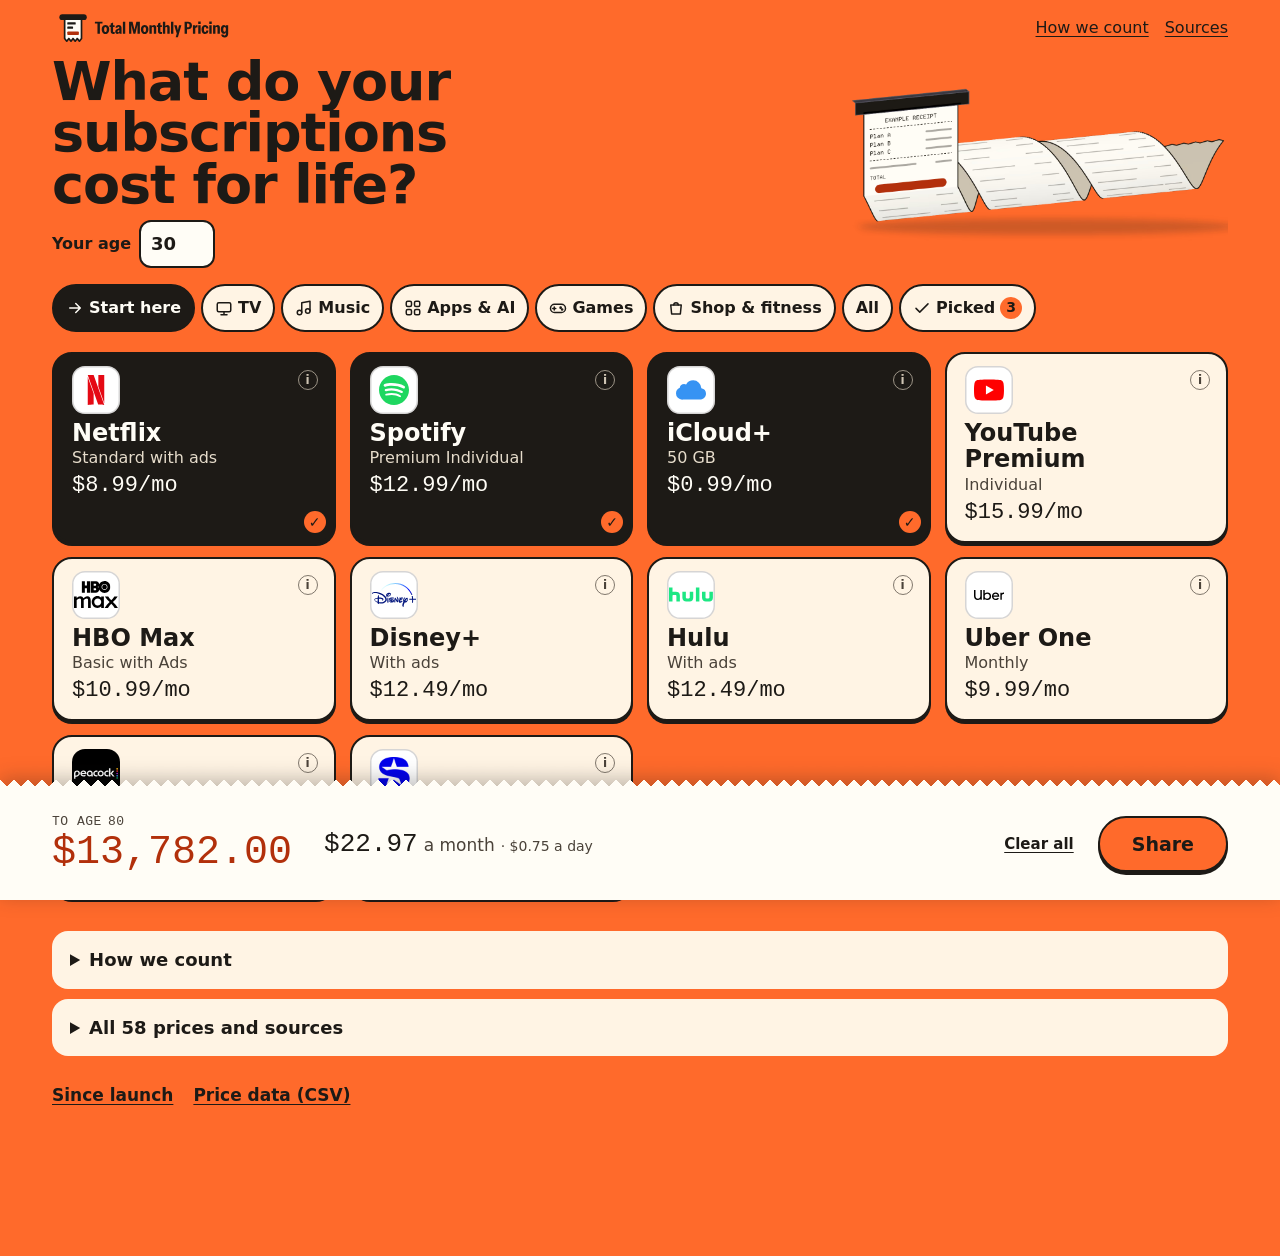
==== commit c8592c43: "Home: Dash live-review fixes (fa22c08). #1 no EXAMPLE badge on the first-paint total (starting baske" ====
--- a/docs/index.html
+++ b/docs/index.html
@@ -53,292 +53,292 @@
 <div class="tw" data-id="netflix-ads" data-cat="tv" data-rank="1">
 <button type="button" class="tile" data-id="netflix-ads" aria-pressed="true"><span class="lg" data-logo="si" aria-hidden="true"><svg viewBox="0 0 24 24" style="color:#E50914"><use href="#si-netflix"/></svg></span><span class="t-name">Netflix</span><span class="t-plan">Standard with ads</span><span class="t-price">$8.99/mo</span></button>
 <button type="button" class="info" popovertarget="src-netflix-ads" aria-label="Source for Netflix Standard with ads">i</button>
-<div class="pop" id="src-netflix-ads" popover><p class="pop-h">Netflix Standard with ads</p><p>List price $8.99/mo</p><p>Source: <a href="https://help.netflix.com/en/node/24926" rel="noopener">help.netflix.com</a></p><p>Checked Nov 25, 2026</p><div class="pop-n" data-rank="1"><p class="pop-k">Published count #1: Netflix as a whole</p><p><b>Over 325 million</b> paid memberships, global (crossed during Q4 2025)</p><p class="pop-scope">Counts all of Netflix, every plan, not just this one.</p><p>Count source: <a href="https://www.sec.gov/Archives/edgar/data/1065280/000106528026000033/ex991_q425.htm" rel="noopener">Netflix shareholder letter</a></p><p>Published Jan 20, 2026</p><p>Netflix stopped reporting quarterly counts in 2025; its 2026 letters give no newer total.</p></div><button type="button" class="pop-x" popovertarget="src-netflix-ads" popovertargetaction="hide">Close</button></div>
+<div class="pop" id="src-netflix-ads" popover><p class="pop-h">Netflix Standard with ads</p><p>List price $8.99/mo</p><p>Source: <a href="https://help.netflix.com/en/node/24926" rel="noopener">help.netflix.com</a></p><p>Checked Nov 25, 2026</p><div class="pop-n" data-rank="1"><p class="pop-k">Published count #1: Netflix as a whole</p><p><b>Over 325 million</b> paid memberships, global (crossed during Q4 2025)</p><p class="pop-scope">Counts all of Netflix, every plan, not just this one.</p><p>Count source: <a href="https://www.sec.gov/Archives/edgar/data/1065280/000106528026000033/ex991_q425.htm" rel="noopener">Netflix shareholder letter</a></p><p>Published Jan 20, 2026</p><p>Netflix stopped reporting quarterly counts in 2025; its 2026 letters give no newer total.</p></div><div class="pop-acts"><button type="button" class="pop-x" popovertarget="src-netflix-ads" popovertargetaction="hide">Close</button></div></div>
 </div>
 <div class="tw" data-id="spotify" data-cat="music" data-rank="2">
 <button type="button" class="tile" data-id="spotify" aria-pressed="true"><span class="lg" data-logo="si" aria-hidden="true"><svg viewBox="0 0 24 24" style="color:#1ED760"><use href="#si-spotify"/></svg></span><span class="t-name">Spotify</span><span class="t-plan">Premium Individual</span><span class="t-price">$12.99/mo</span></button>
 <button type="button" class="info" popovertarget="src-spotify" aria-label="Source for Spotify Premium Individual">i</button>
-<div class="pop" id="src-spotify" popover><p class="pop-h">Spotify Premium Individual</p><p>List price $12.99/mo</p><p>Source: <a href="https://www.spotify.com/us/premium/" rel="noopener">spotify.com</a></p><p>Checked Nov 25, 2026</p><p>In 2011: <a href="https://www.billboard.com/music/music-news/read-spotifys-us-launch-announcement-1177109/" rel="noopener">$9.99/mo</a></p><div class="pop-n" data-rank="2"><p class="pop-k">Published count #2: Spotify as a whole</p><p><b>306 million</b> Premium subscribers, global (Q3 2026)</p><p class="pop-scope">Counts all Spotify Premium plans, not just this one.</p><p>Count source: <a href="https://newsroom.spotify.com/2026-10-22/spotify-q3-2026-earnings/" rel="noopener">Spotify Q3 2026 earnings</a></p><p>Published Oct 22, 2026</p></div><button type="button" class="pop-x" popovertarget="src-spotify" popovertargetaction="hide">Close</button></div>
+<div class="pop" id="src-spotify" popover><p class="pop-h">Spotify Premium Individual</p><p>List price $12.99/mo</p><p>Source: <a href="https://www.spotify.com/us/premium/" rel="noopener">spotify.com</a></p><p>Checked Nov 25, 2026</p><p>In 2011: <a href="https://www.billboard.com/music/music-news/read-spotifys-us-launch-announcement-1177109/" rel="noopener">$9.99/mo</a></p><div class="pop-n" data-rank="2"><p class="pop-k">Published count #2: Spotify as a whole</p><p><b>306 million</b> Premium subscribers, global (Q3 2026)</p><p class="pop-scope">Counts all Spotify Premium plans, not just this one.</p><p>Count source: <a href="https://newsroom.spotify.com/2026-10-22/spotify-q3-2026-earnings/" rel="noopener">Spotify Q3 2026 earnings</a></p><p>Published Oct 22, 2026</p></div><div class="pop-acts"><button type="button" class="pop-x" popovertarget="src-spotify" popovertargetaction="hide">Close</button></div></div>
 </div>
 <div class="tw" data-id="icloud-50" data-cat="apps" data-rank="none">
 <button type="button" class="tile" data-id="icloud-50" aria-pressed="true"><span class="lg" data-logo="si" aria-hidden="true"><svg viewBox="0 0 24 24" style="color:#3693F3"><use href="#si-icloud"/></svg></span><span class="t-name">iCloud+</span><span class="t-plan">50 GB</span><span class="t-price">$0.99/mo</span></button>
 <button type="button" class="info" popovertarget="src-icloud-50" aria-label="Source for iCloud+ 50 GB">i</button>
-<div class="pop" id="src-icloud-50" popover><p class="pop-h">iCloud+ 50 GB</p><p>List price $0.99/mo</p><p>Source: <a href="https://support.apple.com/en-us/108047" rel="noopener">support.apple.com</a></p><p>Checked Nov 25, 2026</p><div class="pop-n" data-rank="none"><p class="pop-k">Not ranked</p><p>Apple publishes no subscriber count for iCloud+.</p><p>Checked Nov 27, 2026</p></div><button type="button" class="pop-x" popovertarget="src-icloud-50" popovertargetaction="hide">Close</button></div>
+<div class="pop" id="src-icloud-50" popover><p class="pop-h">iCloud+ 50 GB</p><p>List price $0.99/mo</p><p>Source: <a href="https://support.apple.com/en-us/108047" rel="noopener">support.apple.com</a></p><p>Checked Nov 25, 2026</p><div class="pop-n" data-rank="none"><p class="pop-k">Not ranked</p><p>Apple publishes no subscriber count for iCloud+.</p><p>Checked Nov 27, 2026</p></div><div class="pop-acts"><button type="button" class="pop-x" popovertarget="src-icloud-50" popovertargetaction="hide">Close</button></div></div>
 </div>
 <div class="tw" data-id="yt-premium" data-cat="music" data-rank="3">
 <button type="button" class="tile" data-id="yt-premium" aria-pressed="false"><span class="lg" data-logo="si" aria-hidden="true"><svg viewBox="0 0 24 24" style="color:#FF0000"><use href="#si-youtube"/></svg></span><span class="t-name">YouTube Premium</span><span class="t-plan">Individual</span><span class="t-price">$15.99/mo</span></button>
 <button type="button" class="info" popovertarget="src-yt-premium" aria-label="Source for YouTube Premium Individual">i</button>
-<div class="pop" id="src-yt-premium" popover><p class="pop-h">YouTube Premium Individual</p><p>List price $15.99/mo</p><p>Source: <a href="https://www.youtube.com/premium" rel="noopener">youtube.com</a></p><p>Checked Nov 25, 2026</p><p>In 2018: <a href="https://blog.youtube/news-and-events/introducing-youtube-premium/" rel="noopener">$11.99/mo</a></p><div class="pop-n" data-rank="3"><p class="pop-k">Published count #3: YouTube Music + Premium subscribers, including trials</p><p><b>Over 150 million</b> YouTube Music and Premium subscribers combined, global, including trials (Q3 2026)</p><p class="pop-scope">Counts YouTube Music and YouTube Premium together, every plan, not just this one.</p><p>Count source: <a href="https://blog.google/company-news/inside-google/message-ceo/alphabet-earnings-q3-2026/" rel="noopener">Alphabet Q3 2026 earnings, CEO remarks</a></p><p>Published Oct 28, 2026</p></div><button type="button" class="pop-x" popovertarget="src-yt-premium" popovertargetaction="hide">Close</button></div>
+<div class="pop" id="src-yt-premium" popover><p class="pop-h">YouTube Premium Individual</p><p>List price $15.99/mo</p><p>Source: <a href="https://www.youtube.com/premium" rel="noopener">youtube.com</a></p><p>Checked Nov 25, 2026</p><p>In 2018: <a href="https://blog.youtube/news-and-events/introducing-youtube-premium/" rel="noopener">$11.99/mo</a></p><div class="pop-n" data-rank="3"><p class="pop-k">Published count #3: YouTube Music + Premium subscribers, including trials</p><p><b>Over 150 million</b> YouTube Music and Premium subscribers combined, global, including trials (Q3 2026)</p><p class="pop-scope">Counts YouTube Music and YouTube Premium together, every plan, not just this one.</p><p>Count source: <a href="https://blog.google/company-news/inside-google/message-ceo/alphabet-earnings-q3-2026/" rel="noopener">Alphabet Q3 2026 earnings, CEO remarks</a></p><p>Published Oct 28, 2026</p></div><div class="pop-acts"><button type="button" class="pop-x" popovertarget="src-yt-premium" popovertargetaction="hide">Close</button></div></div>
 </div>
 <div class="tw" data-id="max-basic" data-cat="tv" data-rank="4">
-<button type="button" class="tile" data-id="max-basic" aria-pressed="false"><span class="lg wide" data-logo="kit" aria-hidden="true"><img src="logos/hbomax.svg" width="1091" height="173" alt="" decoding="async"></span><span class="t-name">HBO Max</span><span class="t-plan">Basic with Ads</span><span class="t-price">$10.99/mo</span></button>
+<button type="button" class="tile" data-id="max-basic" aria-pressed="false"><span class="lg wide" data-logo="kit" aria-hidden="true"><img src="logos/hbomax-sq.svg" width="643" height="392" alt="" decoding="async"></span><span class="t-name">HBO Max</span><span class="t-plan">Basic with Ads</span><span class="t-price">$10.99/mo</span></button>
 <button type="button" class="info" popovertarget="src-max-basic" aria-label="Source for HBO Max Basic with Ads">i</button>
-<div class="pop" id="src-max-basic" popover><p class="pop-h">HBO Max Basic with Ads</p><p>List price $10.99/mo</p><p>Source: <a href="https://help.hbomax.com/us/Answer/Detail/000002547" rel="noopener">help.hbomax.com</a></p><p>Checked Nov 25, 2026</p><div class="pop-n" data-rank="4"><p class="pop-k">Published count #4: Warner Bros. Discovery global streaming subscribers, not HBO Max alone</p><p><b>More than 140 million</b> global streaming subscribers, counting HBO Max, HBO, discovery+ and sports streaming together (end of Q1 2026)</p><p class="pop-scope">Counts all of the company&#39;s streaming, every plan: more than HBO Max alone.</p><p>Count source: <a href="https://www.sec.gov/Archives/edgar/data/1437107/000143710726000055/a992wbd1q26earningsshare.htm" rel="noopener">Warner Bros. Discovery Q1 2026 shareholder letter</a></p><p>Published May 6, 2026</p><p>Its last own count before the Skydance merger. Not HBO Max alone.</p></div><button type="button" class="pop-x" popovertarget="src-max-basic" popovertargetaction="hide">Close</button></div>
+<div class="pop" id="src-max-basic" popover><p class="pop-h">HBO Max Basic with Ads</p><p>List price $10.99/mo</p><p>Source: <a href="https://help.hbomax.com/us/Answer/Detail/000002547" rel="noopener">help.hbomax.com</a></p><p>Checked Nov 25, 2026</p><div class="pop-n" data-rank="4"><p class="pop-k">Published count #4: Warner Bros. Discovery streaming, all brands</p><p><b>More than 140 million</b> global streaming subscribers, counting HBO Max, HBO, discovery+ and sports streaming together (end of Q1 2026)</p><p class="pop-scope">Counts all of the company&#39;s streaming, every plan: more than HBO Max alone.</p><p>Count source: <a href="https://www.sec.gov/Archives/edgar/data/1437107/000143710726000055/a992wbd1q26earningsshare.htm" rel="noopener">Warner Bros. Discovery Q1 2026 shareholder letter</a></p><p>Published May 6, 2026</p><p>Its last own count before the Skydance merger. Not HBO Max alone.</p></div><div class="pop-acts"><button type="button" class="pop-x" popovertarget="src-max-basic" popovertargetaction="hide">Close</button></div></div>
 </div>
 <div class="tw" data-id="disney-ads" data-cat="tv" data-rank="5">
 <button type="button" class="tile" data-id="disney-ads" aria-pressed="false"><span class="lg wide" data-logo="kit" aria-hidden="true"><img src="logos/disneyplus.svg" width="1041" height="565" alt="" decoding="async"></span><span class="t-name">Disney+</span><span class="t-plan">With ads</span><span class="t-price">$12.49/mo</span></button>
 <button type="button" class="info" popovertarget="src-disney-ads" aria-label="Source for Disney+ With ads">i</button>
-<div class="pop" id="src-disney-ads" popover><p class="pop-h">Disney+ With ads</p><p>List price $12.49/mo</p><p>Source: <a href="https://help.disneyplus.com/article/disneyplus-price" rel="noopener">help.disneyplus.com</a></p><p>Checked Nov 25, 2026</p><p>In 2019: <a href="https://thewaltdisneycompany.com/news/disney-launches-today-and-a-new-era-of-disney-entertainment-begins/" rel="noopener">$6.99/mo</a></p><div class="pop-n" data-rank="5"><p class="pop-k">Published count #5: Disney+ as a whole</p><p><b>131.6 million</b> Disney+ paid subscribers, global (Sept 27, 2025)</p><p class="pop-scope">Counts all of Disney+, every plan, not just this one.</p><p>Count source: <a href="https://investors.thewaltdisneycompany.com/news/news-details/2025/The-Walt-Disney-Company-Reports-Fourth-Quarter-and-Full-Year-Earnings-for-Fiscal-2025/default.aspx" rel="noopener">Disney fiscal 2025 Q4 earnings</a></p><p>Published Nov 13, 2025</p><p>Disney stopped reporting subscriber counts after this.</p></div><button type="button" class="pop-x" popovertarget="src-disney-ads" popovertargetaction="hide">Close</button></div>
+<div class="pop" id="src-disney-ads" popover><p class="pop-h">Disney+ With ads</p><p>List price $12.49/mo</p><p>Source: <a href="https://help.disneyplus.com/article/disneyplus-price" rel="noopener">help.disneyplus.com</a></p><p>Checked Nov 25, 2026</p><p>In 2019: <a href="https://thewaltdisneycompany.com/news/disney-launches-today-and-a-new-era-of-disney-entertainment-begins/" rel="noopener">$6.99/mo</a></p><div class="pop-n" data-rank="5"><p class="pop-k">Published count #5: Disney+ as a whole</p><p><b>131.6 million</b> Disney+ paid subscribers, global (Sept 27, 2025)</p><p class="pop-scope">Counts all of Disney+, every plan, not just this one.</p><p>Count source: <a href="https://investors.thewaltdisneycompany.com/news/news-details/2025/The-Walt-Disney-Company-Reports-Fourth-Quarter-and-Full-Year-Earnings-for-Fiscal-2025/default.aspx" rel="noopener">Disney fiscal 2025 Q4 earnings</a></p><p>Published Nov 13, 2025</p><p>Disney stopped reporting subscriber counts after this.</p></div><div class="pop-acts"><button type="button" class="pop-x" popovertarget="src-disney-ads" popovertargetaction="hide">Close</button></div></div>
 </div>
 <div class="tw" data-id="hulu-ads" data-cat="tv" data-rank="6">
 <button type="button" class="tile" data-id="hulu-ads" aria-pressed="false"><span class="lg wide" data-logo="kit" aria-hidden="true"><img src="logos/hulu.svg" width="61" height="24" alt="" decoding="async"></span><span class="t-name">Hulu</span><span class="t-plan">With ads</span><span class="t-price">$12.49/mo</span></button>
 <button type="button" class="info" popovertarget="src-hulu-ads" aria-label="Source for Hulu With ads">i</button>
-<div class="pop" id="src-hulu-ads" popover><p class="pop-h">Hulu With ads</p><p>List price $12.49/mo</p><p>Source: <a href="https://help.hulu.com/article/hulu-how-much-does-hulu-cost" rel="noopener">help.hulu.com</a></p><p>Checked Nov 25, 2026</p><div class="pop-n" data-rank="6"><p class="pop-k">Published count #6: Hulu as a whole</p><p><b>64.1 million</b> Hulu paid subscribers (SVOD Only and Live TV) (Sept 27, 2025)</p><p class="pop-scope">Counts all of Hulu, every plan, not just this one.</p><p>Count source: <a href="https://investors.thewaltdisneycompany.com/news/news-details/2025/The-Walt-Disney-Company-Reports-Fourth-Quarter-and-Full-Year-Earnings-for-Fiscal-2025/default.aspx" rel="noopener">Disney fiscal 2025 Q4 earnings</a></p><p>Published Nov 13, 2025</p><p>Disney stopped reporting subscriber counts after this.</p></div><button type="button" class="pop-x" popovertarget="src-hulu-ads" popovertargetaction="hide">Close</button></div>
+<div class="pop" id="src-hulu-ads" popover><p class="pop-h">Hulu With ads</p><p>List price $12.49/mo</p><p>Source: <a href="https://help.hulu.com/article/hulu-how-much-does-hulu-cost" rel="noopener">help.hulu.com</a></p><p>Checked Nov 25, 2026</p><div class="pop-n" data-rank="6"><p class="pop-k">Published count #6: Hulu as a whole</p><p><b>64.1 million</b> Hulu paid subscribers (SVOD Only and Live TV) (Sept 27, 2025)</p><p class="pop-scope">Counts all of Hulu, every plan, not just this one.</p><p>Count source: <a href="https://investors.thewaltdisneycompany.com/news/news-details/2025/The-Walt-Disney-Company-Reports-Fourth-Quarter-and-Full-Year-Earnings-for-Fiscal-2025/default.aspx" rel="noopener">Disney fiscal 2025 Q4 earnings</a></p><p>Published Nov 13, 2025</p><p>Disney stopped reporting subscriber counts after this.</p></div><div class="pop-acts"><button type="button" class="pop-x" popovertarget="src-hulu-ads" popovertargetaction="hide">Close</button></div></div>
 </div>
 <div class="tw" data-id="uber-one" data-cat="more" data-rank="7">
 <button type="button" class="tile" data-id="uber-one" aria-pressed="false"><span class="lg" data-logo="si" aria-hidden="true"><svg viewBox="0 0 24 24" style="color:#000000"><use href="#si-uber"/></svg></span><span class="t-name">Uber One</span><span class="t-plan">Monthly</span><span class="t-price">$9.99/mo</span></button>
 <button type="button" class="info" popovertarget="src-uber-one" aria-label="Source for Uber One Monthly">i</button>
-<div class="pop" id="src-uber-one" popover><p class="pop-h">Uber One Monthly</p><p>List price $9.99/mo</p><p>Source: <a href="https://www.uber.com/us/en/uber-one/" rel="noopener">uber.com</a></p><p>Checked Nov 25, 2026</p><div class="pop-n" data-rank="7"><p class="pop-k">Published count #7: Uber One as a whole</p><p><b>About 55 million</b> Uber One members, global (Q3 2026)</p><p class="pop-scope">Counts all Uber One members, every plan.</p><p>Count source: <a href="https://s23.q4cdn.com/407969754/files/doc_earnings/2026/q3/transcript/Uber-Q3-26-Prepared-Remarks.pdf" rel="noopener">Uber Q3 2026 prepared remarks</a></p><p>Published Nov 4, 2026</p></div><button type="button" class="pop-x" popovertarget="src-uber-one" popovertargetaction="hide">Close</button></div>
+<div class="pop" id="src-uber-one" popover><p class="pop-h">Uber One Monthly</p><p>List price $9.99/mo</p><p>Source: <a href="https://www.uber.com/us/en/uber-one/" rel="noopener">uber.com</a></p><p>Checked Nov 25, 2026</p><div class="pop-n" data-rank="7"><p class="pop-k">Published count #7: Uber One as a whole</p><p><b>About 55 million</b> Uber One members, global (Q3 2026)</p><p class="pop-scope">Counts all Uber One members, every plan.</p><p>Count source: <a href="https://s23.q4cdn.com/407969754/files/doc_earnings/2026/q3/transcript/Uber-Q3-26-Prepared-Remarks.pdf" rel="noopener">Uber Q3 2026 prepared remarks</a></p><p>Published Nov 4, 2026</p></div><div class="pop-acts"><button type="button" class="pop-x" popovertarget="src-uber-one" popovertargetaction="hide">Close</button></div></div>
 </div>
 <div class="tw" data-id="peacock-select" data-cat="tv" data-rank="8">
 <button type="button" class="tile" data-id="peacock-select" aria-pressed="false"><span class="lg wide dark" data-logo="kit" aria-hidden="true"><img src="logos/peacock.svg" width="1607" height="400" alt="" decoding="async"></span><span class="t-name">Peacock</span><span class="t-plan">Select</span><span class="t-price">$8.99/mo</span></button>
 <button type="button" class="info" popovertarget="src-peacock-select" aria-label="Source for Peacock Select">i</button>
-<div class="pop" id="src-peacock-select" popover><p class="pop-h">Peacock Select</p><p>List price $8.99/mo</p><p>Source: <a href="https://www.peacocktv.com/plans/base" rel="noopener">peacocktv.com</a></p><p>Checked Nov 25, 2026</p><div class="pop-n" data-rank="8"><p class="pop-k">Published count #8: Peacock as a whole</p><p><b>48 million</b> Peacock paid subscribers (Q3 2026)</p><p class="pop-scope">Counts all of Peacock, every plan, not just this one.</p><p>Count source: <a href="https://cmcsa.gcs-web.com/news-releases/news-release-details/comcast-reports-3rd-quarter-2026-results" rel="noopener">Comcast Q3 2026 results</a></p><p>Published Oct 22, 2026</p></div><button type="button" class="pop-x" popovertarget="src-peacock-select" popovertargetaction="hide">Close</button></div>
+<div class="pop" id="src-peacock-select" popover><p class="pop-h">Peacock Select</p><p>List price $8.99/mo</p><p>Source: <a href="https://www.peacocktv.com/plans/base" rel="noopener">peacocktv.com</a></p><p>Checked Nov 25, 2026</p><div class="pop-n" data-rank="8"><p class="pop-k">Published count #8: Peacock as a whole</p><p><b>48 million</b> Peacock paid subscribers (Q3 2026)</p><p class="pop-scope">Counts all of Peacock, every plan, not just this one.</p><p>Count source: <a href="https://cmcsa.gcs-web.com/news-releases/news-release-details/comcast-reports-3rd-quarter-2026-results" rel="noopener">Comcast Q3 2026 results</a></p><p>Published Oct 22, 2026</p></div><div class="pop-acts"><button type="button" class="pop-x" popovertarget="src-peacock-select" popovertargetaction="hide">Close</button></div></div>
 </div>
 <div class="tw" data-id="sxm-all" data-cat="music" data-rank="9">
 <button type="button" class="tile" data-id="sxm-all" aria-pressed="false"><span class="lg" data-logo="kit" aria-hidden="true"><img src="logos/siriusxm.png" width="96" height="96" alt="" decoding="async"></span><span class="t-name">SiriusXM</span><span class="t-plan">All Access</span><span class="t-price">$25.99/mo</span></button>
 <button type="button" class="info" popovertarget="src-sxm-all" aria-label="Source for SiriusXM All Access">i</button>
-<div class="pop" id="src-sxm-all" popover><p class="pop-h">SiriusXM All Access</p><p>List price $25.99/mo</p><p>Source: <a href="https://www.siriusxm.com/plans" rel="noopener">siriusxm.com</a></p><p>Checked Nov 25, 2026</p><div class="pop-n" data-rank="9"><p class="pop-k">Published count #9: SiriusXM as a whole</p><p><b>31.26 million</b> SiriusXM self-pay subscribers (Sept 30, 2026)</p><p class="pop-scope">Counts all SiriusXM self-pay plans, not just this one.</p><p>Count source: <a href="https://investor.siriusxm.com/sec-filings/all-sec-filings/content/0000908937-26-000027/siriq32026earningsrelease.htm" rel="noopener">SiriusXM Q3 2026 results</a></p><p>Published Oct 29, 2026</p></div><button type="button" class="pop-x" popovertarget="src-sxm-all" popovertargetaction="hide">Close</button></div>
+<div class="pop" id="src-sxm-all" popover><p class="pop-h">SiriusXM All Access</p><p>List price $25.99/mo</p><p>Source: <a href="https://www.siriusxm.com/plans" rel="noopener">siriusxm.com</a></p><p>Checked Nov 25, 2026</p><div class="pop-n" data-rank="9"><p class="pop-k">Published count #9: SiriusXM as a whole</p><p><b>31.26 million</b> SiriusXM self-pay subscribers (Sept 30, 2026)</p><p class="pop-scope">Counts all SiriusXM self-pay plans, not just this one.</p><p>Count source: <a href="https://investor.siriusxm.com/sec-filings/all-sec-filings/content/0000908937-26-000027/siriq32026earningsrelease.htm" rel="noopener">SiriusXM Q3 2026 results</a></p><p>Published Oct 29, 2026</p></div><div class="pop-acts"><button type="button" class="pop-x" popovertarget="src-sxm-all" popovertargetaction="hide">Close</button></div></div>
 </div>
 <div class="tw" data-id="netflix-std" data-cat="tv" hidden>
 <button type="button" class="tile" data-id="netflix-std" aria-pressed="false"><span class="lg" data-logo="si" aria-hidden="true"><svg viewBox="0 0 24 24" style="color:#E50914"><use href="#si-netflix"/></svg></span><span class="t-name">Netflix</span><span class="t-plan">Standard</span><span class="t-price">$19.99/mo</span></button>
 <button type="button" class="info" popovertarget="src-netflix-std" aria-label="Source for Netflix Standard">i</button>
-<div class="pop" id="src-netflix-std" popover><p class="pop-h">Netflix Standard</p><p>List price $19.99/mo</p><p>Source: <a href="https://help.netflix.com/en/node/24926" rel="noopener">help.netflix.com</a></p><p>Checked Nov 25, 2026</p><button type="button" class="pop-x" popovertarget="src-netflix-std" popovertargetaction="hide">Close</button></div>
+<div class="pop" id="src-netflix-std" popover><p class="pop-h">Netflix Standard</p><p>List price $19.99/mo</p><p>Source: <a href="https://help.netflix.com/en/node/24926" rel="noopener">help.netflix.com</a></p><p>Checked Nov 25, 2026</p><div class="pop-acts"><button type="button" class="pop-x" popovertarget="src-netflix-std" popovertargetaction="hide">Close</button></div></div>
 </div>
 <div class="tw" data-id="netflix-prem" data-cat="tv" hidden>
 <button type="button" class="tile" data-id="netflix-prem" aria-pressed="false"><span class="lg" data-logo="si" aria-hidden="true"><svg viewBox="0 0 24 24" style="color:#E50914"><use href="#si-netflix"/></svg></span><span class="t-name">Netflix</span><span class="t-plan">Premium</span><span class="t-price">$26.99/mo</span></button>
 <button type="button" class="info" popovertarget="src-netflix-prem" aria-label="Source for Netflix Premium">i</button>
-<div class="pop" id="src-netflix-prem" popover><p class="pop-h">Netflix Premium</p><p>List price $26.99/mo</p><p>Source: <a href="https://help.netflix.com/en/node/24926" rel="noopener">help.netflix.com</a></p><p>Checked Nov 25, 2026</p><button type="button" class="pop-x" popovertarget="src-netflix-prem" popovertargetaction="hide">Close</button></div>
+<div class="pop" id="src-netflix-prem" popover><p class="pop-h">Netflix Premium</p><p>List price $26.99/mo</p><p>Source: <a href="https://help.netflix.com/en/node/24926" rel="noopener">help.netflix.com</a></p><p>Checked Nov 25, 2026</p><div class="pop-acts"><button type="button" class="pop-x" popovertarget="src-netflix-prem" popovertargetaction="hide">Close</button></div></div>
 </div>
 <div class="tw" data-id="disney-premium" data-cat="tv" hidden>
 <button type="button" class="tile" data-id="disney-premium" aria-pressed="false"><span class="lg wide" data-logo="kit" aria-hidden="true"><img src="logos/disneyplus.svg" width="1041" height="565" alt="" decoding="async" loading="lazy"></span><span class="t-name">Disney+</span><span class="t-plan">Premium (no ads)</span><span class="t-price">$21.49/mo</span></button>
 <button type="button" class="info" popovertarget="src-disney-premium" aria-label="Source for Disney+ Premium (no ads)">i</button>
-<div class="pop" id="src-disney-premium" popover><p class="pop-h">Disney+ Premium (no ads)</p><p>List price $21.49/mo</p><p>Source: <a href="https://help.disneyplus.com/article/disneyplus-price" rel="noopener">help.disneyplus.com</a></p><p>Checked Nov 25, 2026</p><p>In 2019: <a href="https://thewaltdisneycompany.com/news/disney-launches-today-and-a-new-era-of-disney-entertainment-begins/" rel="noopener">$6.99/mo</a></p><button type="button" class="pop-x" popovertarget="src-disney-premium" popovertargetaction="hide">Close</button></div>
+<div class="pop" id="src-disney-premium" popover><p class="pop-h">Disney+ Premium (no ads)</p><p>List price $21.49/mo</p><p>Source: <a href="https://help.disneyplus.com/article/disneyplus-price" rel="noopener">help.disneyplus.com</a></p><p>Checked Nov 25, 2026</p><p>In 2019: <a href="https://thewaltdisneycompany.com/news/disney-launches-today-and-a-new-era-of-disney-entertainment-begins/" rel="noopener">$6.99/mo</a></p><div class="pop-acts"><button type="button" class="pop-x" popovertarget="src-disney-premium" popovertargetaction="hide">Close</button></div></div>
 </div>
 <div class="tw" data-id="hulu-premium" data-cat="tv" hidden>
 <button type="button" class="tile" data-id="hulu-premium" aria-pressed="false"><span class="lg wide" data-logo="kit" aria-hidden="true"><img src="logos/hulu.svg" width="61" height="24" alt="" decoding="async" loading="lazy"></span><span class="t-name">Hulu</span><span class="t-plan">Premium (no ads)</span><span class="t-price">$21.49/mo</span></button>
 <button type="button" class="info" popovertarget="src-hulu-premium" aria-label="Source for Hulu Premium (no ads)">i</button>
-<div class="pop" id="src-hulu-premium" popover><p class="pop-h">Hulu Premium (no ads)</p><p>List price $21.49/mo</p><p>Source: <a href="https://help.hulu.com/article/hulu-how-much-does-hulu-cost" rel="noopener">help.hulu.com</a></p><p>Checked Nov 25, 2026</p><button type="button" class="pop-x" popovertarget="src-hulu-premium" popovertargetaction="hide">Close</button></div>
+<div class="pop" id="src-hulu-premium" popover><p class="pop-h">Hulu Premium (no ads)</p><p>List price $21.49/mo</p><p>Source: <a href="https://help.hulu.com/article/hulu-how-much-does-hulu-cost" rel="noopener">help.hulu.com</a></p><p>Checked Nov 25, 2026</p><div class="pop-acts"><button type="button" class="pop-x" popovertarget="src-hulu-premium" popovertargetaction="hide">Close</button></div></div>
 </div>
 <div class="tw" data-id="disney-hulu" data-cat="tv" hidden>
 <button type="button" class="tile" data-id="disney-hulu" aria-pressed="false"><span class="lg wide pair" data-logo="kit" aria-hidden="true"><img src="logos/disneyplus.svg" width="1041" height="565" alt="" decoding="async" loading="lazy"><img src="logos/hulu.svg" width="61" height="24" alt="" decoding="async" loading="lazy"></span><span class="t-name">Disney+, Hulu Bundle</span><span class="t-plan">With ads</span><span class="t-price">$12.99/mo</span></button>
 <button type="button" class="info" popovertarget="src-disney-hulu" aria-label="Source for Disney+, Hulu Bundle With ads">i</button>
-<div class="pop" id="src-disney-hulu" popover><p class="pop-h">Disney+, Hulu Bundle With ads</p><p>List price $12.99/mo</p><p>Source: <a href="https://help.disneyplus.com/article/disneyplus-price" rel="noopener">help.disneyplus.com</a></p><p>Checked Nov 25, 2026</p><button type="button" class="pop-x" popovertarget="src-disney-hulu" popovertargetaction="hide">Close</button></div>
+<div class="pop" id="src-disney-hulu" popover><p class="pop-h">Disney+, Hulu Bundle With ads</p><p>List price $12.99/mo</p><p>Source: <a href="https://help.disneyplus.com/article/disneyplus-price" rel="noopener">help.disneyplus.com</a></p><p>Checked Nov 25, 2026</p><div class="pop-acts"><button type="button" class="pop-x" popovertarget="src-disney-hulu" popovertargetaction="hide">Close</button></div></div>
 </div>
 <div class="tw" data-id="max-std" data-cat="tv" hidden>
-<button type="button" class="tile" data-id="max-std" aria-pressed="false"><span class="lg wide" data-logo="kit" aria-hidden="true"><img src="logos/hbomax.svg" width="1091" height="173" alt="" decoding="async" loading="lazy"></span><span class="t-name">HBO Max</span><span class="t-plan">Standard</span><span class="t-price">$18.49/mo</span></button>
+<button type="button" class="tile" data-id="max-std" aria-pressed="false"><span class="lg wide" data-logo="kit" aria-hidden="true"><img src="logos/hbomax-sq.svg" width="643" height="392" alt="" decoding="async" loading="lazy"></span><span class="t-name">HBO Max</span><span class="t-plan">Standard</span><span class="t-price">$18.49/mo</span></button>
 <button type="button" class="info" popovertarget="src-max-std" aria-label="Source for HBO Max Standard">i</button>
-<div class="pop" id="src-max-std" popover><p class="pop-h">HBO Max Standard</p><p>List price $18.49/mo</p><p>Source: <a href="https://help.hbomax.com/us/Answer/Detail/000002547" rel="noopener">help.hbomax.com</a></p><p>Checked Nov 25, 2026</p><button type="button" class="pop-x" popovertarget="src-max-std" popovertargetaction="hide">Close</button></div>
+<div class="pop" id="src-max-std" popover><p class="pop-h">HBO Max Standard</p><p>List price $18.49/mo</p><p>Source: <a href="https://help.hbomax.com/us/Answer/Detail/000002547" rel="noopener">help.hbomax.com</a></p><p>Checked Nov 25, 2026</p><div class="pop-acts"><button type="button" class="pop-x" popovertarget="src-max-std" popovertargetaction="hide">Close</button></div></div>
 </div>
 <div class="tw" data-id="max-prem" data-cat="tv" hidden>
-<button type="button" class="tile" data-id="max-prem" aria-pressed="false"><span class="lg wide" data-logo="kit" aria-hidden="true"><img src="logos/hbomax.svg" width="1091" height="173" alt="" decoding="async" loading="lazy"></span><span class="t-name">HBO Max</span><span class="t-plan">Premium</span><span class="t-price">$22.99/mo</span></button>
+<button type="button" class="tile" data-id="max-prem" aria-pressed="false"><span class="lg wide" data-logo="kit" aria-hidden="true"><img src="logos/hbomax-sq.svg" width="643" height="392" alt="" decoding="async" loading="lazy"></span><span class="t-name">HBO Max</span><span class="t-plan">Premium</span><span class="t-price">$22.99/mo</span></button>
 <button type="button" class="info" popovertarget="src-max-prem" aria-label="Source for HBO Max Premium">i</button>
-<div class="pop" id="src-max-prem" popover><p class="pop-h">HBO Max Premium</p><p>List price $22.99/mo</p><p>Source: <a href="https://help.hbomax.com/us/Answer/Detail/000002547" rel="noopener">help.hbomax.com</a></p><p>Checked Nov 25, 2026</p><button type="button" class="pop-x" popovertarget="src-max-prem" popovertargetaction="hide">Close</button></div>
+<div class="pop" id="src-max-prem" popover><p class="pop-h">HBO Max Premium</p><p>List price $22.99/mo</p><p>Source: <a href="https://help.hbomax.com/us/Answer/Detail/000002547" rel="noopener">help.hbomax.com</a></p><p>Checked Nov 25, 2026</p><div class="pop-acts"><button type="button" class="pop-x" popovertarget="src-max-prem" popovertargetaction="hide">Close</button></div></div>
 </div>
 <div class="tw" data-id="peacock-prem" data-cat="tv" hidden>
 <button type="button" class="tile" data-id="peacock-prem" aria-pressed="false"><span class="lg wide dark" data-logo="kit" aria-hidden="true"><img src="logos/peacock.svg" width="1607" height="400" alt="" decoding="async" loading="lazy"></span><span class="t-name">Peacock</span><span class="t-plan">Premium</span><span class="t-price">$12.99/mo</span></button>
 <button type="button" class="info" popovertarget="src-peacock-prem" aria-label="Source for Peacock Premium">i</button>
-<div class="pop" id="src-peacock-prem" popover><p class="pop-h">Peacock Premium</p><p>List price $12.99/mo</p><p>Source: <a href="https://www.peacocktv.com/plans/base" rel="noopener">peacocktv.com</a></p><p>Checked Nov 25, 2026</p><button type="button" class="pop-x" popovertarget="src-peacock-prem" popovertargetaction="hide">Close</button></div>
+<div class="pop" id="src-peacock-prem" popover><p class="pop-h">Peacock Premium</p><p>List price $12.99/mo</p><p>Source: <a href="https://www.peacocktv.com/plans/base" rel="noopener">peacocktv.com</a></p><p>Checked Nov 25, 2026</p><div class="pop-acts"><button type="button" class="pop-x" popovertarget="src-peacock-prem" popovertargetaction="hide">Close</button></div></div>
 </div>
 <div class="tw" data-id="peacock-plus" data-cat="tv" hidden>
 <button type="button" class="tile" data-id="peacock-plus" aria-pressed="false"><span class="lg wide dark" data-logo="kit" aria-hidden="true"><img src="logos/peacock.svg" width="1607" height="400" alt="" decoding="async" loading="lazy"></span><span class="t-name">Peacock</span><span class="t-plan">Premium Plus</span><span class="t-price">$19.99/mo</span></button>
 <button type="button" class="info" popovertarget="src-peacock-plus" aria-label="Source for Peacock Premium Plus">i</button>
-<div class="pop" id="src-peacock-plus" popover><p class="pop-h">Peacock Premium Plus</p><p>List price $19.99/mo</p><p>Source: <a href="https://www.peacocktv.com/plans/base" rel="noopener">peacocktv.com</a></p><p>Checked Nov 25, 2026</p><button type="button" class="pop-x" popovertarget="src-peacock-plus" popovertargetaction="hide">Close</button></div>
+<div class="pop" id="src-peacock-plus" popover><p class="pop-h">Peacock Premium Plus</p><p>List price $19.99/mo</p><p>Source: <a href="https://www.peacocktv.com/plans/base" rel="noopener">peacocktv.com</a></p><p>Checked Nov 25, 2026</p><div class="pop-acts"><button type="button" class="pop-x" popovertarget="src-peacock-plus" popovertargetaction="hide">Close</button></div></div>
 </div>
 <div class="tw" data-id="apple-tv" data-cat="tv" hidden>
 <button type="button" class="tile" data-id="apple-tv" aria-pressed="false"><span class="lg wide" data-logo="si" aria-hidden="true"><svg viewBox="0 0 24 24" style="color:#000000"><use href="#si-appletv"/></svg></span><span class="t-name">Apple TV</span><span class="t-plan">Monthly</span><span class="t-price">$14.99/mo</span></button>
 <button type="button" class="info" popovertarget="src-apple-tv" aria-label="Source for Apple TV Monthly">i</button>
-<div class="pop" id="src-apple-tv" popover><p class="pop-h">Apple TV Monthly</p><p>List price $14.99/mo</p><p>Source: <a href="https://www.apple.com/apple-tv/" rel="noopener">apple.com</a></p><p>Checked Nov 25, 2026</p><p>In 2019: <a href="https://www.apple.com/newsroom/2019/09/apple-tv-launches-november-1-featuring-originals-from-the-worlds-greatest-storytellers/" rel="noopener">$4.99/mo</a></p><button type="button" class="pop-x" popovertarget="src-apple-tv" popovertargetaction="hide">Close</button></div>
+<div class="pop" id="src-apple-tv" popover><p class="pop-h">Apple TV Monthly</p><p>List price $14.99/mo</p><p>Source: <a href="https://www.apple.com/apple-tv/" rel="noopener">apple.com</a></p><p>Checked Nov 25, 2026</p><p>In 2019: <a href="https://www.apple.com/newsroom/2019/09/apple-tv-launches-november-1-featuring-originals-from-the-worlds-greatest-storytellers/" rel="noopener">$4.99/mo</a></p><div class="pop-acts"><button type="button" class="pop-x" popovertarget="src-apple-tv" popovertargetaction="hide">Close</button></div></div>
 </div>
 <div class="tw" data-id="amc-ads" data-cat="tv" hidden>
 <button type="button" class="tile" data-id="amc-ads" aria-pressed="false"><span class="lg wide dark" data-logo="kit" aria-hidden="true"><img src="logos/amcplus.svg" width="78" height="40" alt="" decoding="async" loading="lazy"></span><span class="t-name">AMC+</span><span class="t-plan">Monthly with ads</span><span class="t-price">$7.99/mo</span></button>
 <button type="button" class="info" popovertarget="src-amc-ads" aria-label="Source for AMC+ Monthly with ads">i</button>
-<div class="pop" id="src-amc-ads" popover><p class="pop-h">AMC+ Monthly with ads</p><p>List price $7.99/mo</p><p>Source: <a href="https://www.amcplus.com/" rel="noopener">amcplus.com</a></p><p>Checked Nov 25, 2026</p><button type="button" class="pop-x" popovertarget="src-amc-ads" popovertargetaction="hide">Close</button></div>
+<div class="pop" id="src-amc-ads" popover><p class="pop-h">AMC+ Monthly with ads</p><p>List price $7.99/mo</p><p>Source: <a href="https://www.amcplus.com/" rel="noopener">amcplus.com</a></p><p>Checked Nov 25, 2026</p><div class="pop-acts"><button type="button" class="pop-x" popovertarget="src-amc-ads" popovertargetaction="hide">Close</button></div></div>
 </div>
 <div class="tw" data-id="amc-prem" data-cat="tv" hidden>
 <button type="button" class="tile" data-id="amc-prem" aria-pressed="false"><span class="lg wide dark" data-logo="kit" aria-hidden="true"><img src="logos/amcplus.svg" width="78" height="40" alt="" decoding="async" loading="lazy"></span><span class="t-name">AMC+</span><span class="t-plan">Monthly Premium (no ads)</span><span class="t-price">$10.99/mo</span></button>
 <button type="button" class="info" popovertarget="src-amc-prem" aria-label="Source for AMC+ Monthly Premium (no ads)">i</button>
-<div class="pop" id="src-amc-prem" popover><p class="pop-h">AMC+ Monthly Premium (no ads)</p><p>List price $10.99/mo</p><p>Source: <a href="https://www.amcplus.com/" rel="noopener">amcplus.com</a></p><p>Checked Nov 25, 2026</p><button type="button" class="pop-x" popovertarget="src-amc-prem" popovertargetaction="hide">Close</button></div>
+<div class="pop" id="src-amc-prem" popover><p class="pop-h">AMC+ Monthly Premium (no ads)</p><p>List price $10.99/mo</p><p>Source: <a href="https://www.amcplus.com/" rel="noopener">amcplus.com</a></p><p>Checked Nov 25, 2026</p><div class="pop-acts"><button type="button" class="pop-x" popovertarget="src-amc-prem" popovertargetaction="hide">Close</button></div></div>
 </div>
 <div class="tw" data-id="espn-unl" data-cat="tv" hidden>
 <button type="button" class="tile" data-id="espn-unl" aria-pressed="false"><span class="lg wide" data-logo="kit" aria-hidden="true"><img src="logos/espn.svg" width="554" height="137" alt="" decoding="async" loading="lazy"></span><span class="t-name">ESPN</span><span class="t-plan">Unlimited</span><span class="t-price">$31.99/mo</span></button>
 <button type="button" class="info" popovertarget="src-espn-unl" aria-label="Source for ESPN Unlimited">i</button>
-<div class="pop" id="src-espn-unl" popover><p class="pop-h">ESPN Unlimited</p><p>List price $31.99/mo</p><p>Source: <a href="https://plus.espn.com/" rel="noopener">plus.espn.com</a></p><p>Checked Nov 25, 2026</p><button type="button" class="pop-x" popovertarget="src-espn-unl" popovertargetaction="hide">Close</button></div>
+<div class="pop" id="src-espn-unl" popover><p class="pop-h">ESPN Unlimited</p><p>List price $31.99/mo</p><p>Source: <a href="https://plus.espn.com/" rel="noopener">plus.espn.com</a></p><p>Checked Nov 25, 2026</p><div class="pop-acts"><button type="button" class="pop-x" popovertarget="src-espn-unl" popovertargetaction="hide">Close</button></div></div>
 </div>
 <div class="tw" data-id="yt-tv" data-cat="tv" hidden>
 <button type="button" class="tile" data-id="yt-tv" aria-pressed="false"><span class="lg wide" data-logo="si" aria-hidden="true"><svg viewBox="0 0 24 24" style="color:#FF0000"><use href="#si-youtubetv"/></svg></span><span class="t-name">YouTube TV</span><span class="t-plan">Base plan</span><span class="t-price">$82.99/mo</span></button>
 <button type="button" class="info" popovertarget="src-yt-tv" aria-label="Source for YouTube TV Base plan">i</button>
-<div class="pop" id="src-yt-tv" popover><p class="pop-h">YouTube TV Base plan</p><p>List price $82.99/mo</p><p>Source: <a href="https://tv.youtube.com/welcome/" rel="noopener">tv.youtube.com</a></p><p>Checked Nov 25, 2026</p><button type="button" class="pop-x" popovertarget="src-yt-tv" popovertargetaction="hide">Close</button></div>
+<div class="pop" id="src-yt-tv" popover><p class="pop-h">YouTube TV Base plan</p><p>List price $82.99/mo</p><p>Source: <a href="https://tv.youtube.com/welcome/" rel="noopener">tv.youtube.com</a></p><p>Checked Nov 25, 2026</p><div class="pop-acts"><button type="button" class="pop-x" popovertarget="src-yt-tv" popovertargetaction="hide">Close</button></div></div>
 </div>
 <div class="tw" data-id="philo" data-cat="tv" hidden>
 <button type="button" class="tile" data-id="philo" aria-pressed="false"><span class="lg wide" data-logo="kit" aria-hidden="true"><img src="logos/philo.svg" width="256" height="107" alt="" decoding="async" loading="lazy"></span><span class="t-name">Philo</span><span class="t-plan">Base plan</span><span class="t-price">$25.00/mo</span></button>
 <button type="button" class="info" popovertarget="src-philo" aria-label="Source for Philo Base plan">i</button>
-<div class="pop" id="src-philo" popover><p class="pop-h">Philo Base plan</p><p>List price $25.00/mo</p><p>Source: <a href="https://www.philo.com/login/subscribe" rel="noopener">philo.com</a></p><p>Checked Nov 25, 2026</p><button type="button" class="pop-x" popovertarget="src-philo" popovertargetaction="hide">Close</button></div>
+<div class="pop" id="src-philo" popover><p class="pop-h">Philo Base plan</p><p>List price $25.00/mo</p><p>Source: <a href="https://www.philo.com/login/subscribe" rel="noopener">philo.com</a></p><p>Checked Nov 25, 2026</p><div class="pop-acts"><button type="button" class="pop-x" popovertarget="src-philo" popovertargetaction="hide">Close</button></div></div>
 </div>
 <div class="tw" data-id="apple-music" data-cat="music" hidden>
 <button type="button" class="tile" data-id="apple-music" aria-pressed="false"><span class="lg" data-logo="si" aria-hidden="true"><svg viewBox="0 0 24 24" style="color:#FA243C"><use href="#si-applemusic"/></svg></span><span class="t-name">Apple Music</span><span class="t-plan">Individual</span><span class="t-price">$11.99/mo</span></button>
 <button type="button" class="info" popovertarget="src-apple-music" aria-label="Source for Apple Music Individual">i</button>
-<div class="pop" id="src-apple-music" popover><p class="pop-h">Apple Music Individual</p><p>List price $11.99/mo</p><p>Source: <a href="https://www.apple.com/apple-music/" rel="noopener">apple.com</a></p><p>Checked Nov 25, 2026</p><p>In 2015: <a href="https://www.apple.com/newsroom/2015/06/08Introducing-Apple-Music-All-The-Ways-You-Love-Music-All-in-One-Place-/" rel="noopener">$9.99/mo</a></p><button type="button" class="pop-x" popovertarget="src-apple-music" popovertargetaction="hide">Close</button></div>
+<div class="pop" id="src-apple-music" popover><p class="pop-h">Apple Music Individual</p><p>List price $11.99/mo</p><p>Source: <a href="https://www.apple.com/apple-music/" rel="noopener">apple.com</a></p><p>Checked Nov 25, 2026</p><p>In 2015: <a href="https://www.apple.com/newsroom/2015/06/08Introducing-Apple-Music-All-The-Ways-You-Love-Music-All-in-One-Place-/" rel="noopener">$9.99/mo</a></p><div class="pop-acts"><button type="button" class="pop-x" popovertarget="src-apple-music" popovertargetaction="hide">Close</button></div></div>
 </div>
 <div class="tw" data-id="yt-family" data-cat="music" hidden>
 <button type="button" class="tile" data-id="yt-family" aria-pressed="false"><span class="lg" data-logo="si" aria-hidden="true"><svg viewBox="0 0 24 24" style="color:#FF0000"><use href="#si-youtube"/></svg></span><span class="t-name">YouTube Premium</span><span class="t-plan">Family</span><span class="t-price">$26.99/mo</span></button>
 <button type="button" class="info" popovertarget="src-yt-family" aria-label="Source for YouTube Premium Family">i</button>
-<div class="pop" id="src-yt-family" popover><p class="pop-h">YouTube Premium Family</p><p>List price $26.99/mo</p><p>Source: <a href="https://www.youtube.com/premium" rel="noopener">youtube.com</a></p><p>Checked Nov 25, 2026</p><button type="button" class="pop-x" popovertarget="src-yt-family" popovertargetaction="hide">Close</button></div>
+<div class="pop" id="src-yt-family" popover><p class="pop-h">YouTube Premium Family</p><p>List price $26.99/mo</p><p>Source: <a href="https://www.youtube.com/premium" rel="noopener">youtube.com</a></p><p>Checked Nov 25, 2026</p><div class="pop-acts"><button type="button" class="pop-x" popovertarget="src-yt-family" popovertargetaction="hide">Close</button></div></div>
 </div>
 <div class="tw" data-id="audible-std" data-cat="music" hidden>
 <button type="button" class="tile" data-id="audible-std" aria-pressed="false"><span class="lg" data-logo="si" aria-hidden="true"><svg viewBox="0 0 24 24" style="color:#F8991C"><use href="#si-audible"/></svg></span><span class="t-name">Audible</span><span class="t-plan">Standard</span><span class="t-price">$8.99/mo</span></button>
 <button type="button" class="info" popovertarget="src-audible-std" aria-label="Source for Audible Standard">i</button>
-<div class="pop" id="src-audible-std" popover><p class="pop-h">Audible Standard</p><p>List price $8.99/mo</p><p>Source: <a href="https://www.audible.com/ep/memberbenefits" rel="noopener">audible.com</a></p><p>Checked Nov 25, 2026</p><button type="button" class="pop-x" popovertarget="src-audible-std" popovertargetaction="hide">Close</button></div>
+<div class="pop" id="src-audible-std" popover><p class="pop-h">Audible Standard</p><p>List price $8.99/mo</p><p>Source: <a href="https://www.audible.com/ep/memberbenefits" rel="noopener">audible.com</a></p><p>Checked Nov 25, 2026</p><div class="pop-acts"><button type="button" class="pop-x" popovertarget="src-audible-std" popovertargetaction="hide">Close</button></div></div>
 </div>
 <div class="tw" data-id="audible-pp" data-cat="music" hidden>
 <button type="button" class="tile" data-id="audible-pp" aria-pressed="false"><span class="lg" data-logo="si" aria-hidden="true"><svg viewBox="0 0 24 24" style="color:#F8991C"><use href="#si-audible"/></svg></span><span class="t-name">Audible</span><span class="t-plan">Premium Plus</span><span class="t-price">$14.95/mo</span></button>
 <button type="button" class="info" popovertarget="src-audible-pp" aria-label="Source for Audible Premium Plus">i</button>
-<div class="pop" id="src-audible-pp" popover><p class="pop-h">Audible Premium Plus</p><p>List price $14.95/mo</p><p>Source: <a href="https://www.audible.com/ep/memberbenefits" rel="noopener">audible.com</a></p><p>Checked Nov 25, 2026</p><button type="button" class="pop-x" popovertarget="src-audible-pp" popovertargetaction="hide">Close</button></div>
+<div class="pop" id="src-audible-pp" popover><p class="pop-h">Audible Premium Plus</p><p>List price $14.95/mo</p><p>Source: <a href="https://www.audible.com/ep/memberbenefits" rel="noopener">audible.com</a></p><p>Checked Nov 25, 2026</p><div class="pop-acts"><button type="button" class="pop-x" popovertarget="src-audible-pp" popovertargetaction="hide">Close</button></div></div>
 </div>
 <div class="tw" data-id="icloud-200" data-cat="apps" hidden>
 <button type="button" class="tile" data-id="icloud-200" aria-pressed="false"><span class="lg" data-logo="si" aria-hidden="true"><svg viewBox="0 0 24 24" style="color:#3693F3"><use href="#si-icloud"/></svg></span><span class="t-name">iCloud+</span><span class="t-plan">200 GB</span><span class="t-price">$2.99/mo</span></button>
 <button type="button" class="info" popovertarget="src-icloud-200" aria-label="Source for iCloud+ 200 GB">i</button>
-<div class="pop" id="src-icloud-200" popover><p class="pop-h">iCloud+ 200 GB</p><p>List price $2.99/mo</p><p>Source: <a href="https://support.apple.com/en-us/108047" rel="noopener">support.apple.com</a></p><p>Checked Nov 25, 2026</p><button type="button" class="pop-x" popovertarget="src-icloud-200" popovertargetaction="hide">Close</button></div>
+<div class="pop" id="src-icloud-200" popover><p class="pop-h">iCloud+ 200 GB</p><p>List price $2.99/mo</p><p>Source: <a href="https://support.apple.com/en-us/108047" rel="noopener">support.apple.com</a></p><p>Checked Nov 25, 2026</p><div class="pop-acts"><button type="button" class="pop-x" popovertarget="src-icloud-200" popovertargetaction="hide">Close</button></div></div>
 </div>
 <div class="tw" data-id="icloud-2tb" data-cat="apps" hidden>
 <button type="button" class="tile" data-id="icloud-2tb" aria-pressed="false"><span class="lg" data-logo="si" aria-hidden="true"><svg viewBox="0 0 24 24" style="color:#3693F3"><use href="#si-icloud"/></svg></span><span class="t-name">iCloud+</span><span class="t-plan">2 TB</span><span class="t-price">$9.99/mo</span></button>
 <button type="button" class="info" popovertarget="src-icloud-2tb" aria-label="Source for iCloud+ 2 TB">i</button>
-<div class="pop" id="src-icloud-2tb" popover><p class="pop-h">iCloud+ 2 TB</p><p>List price $9.99/mo</p><p>Source: <a href="https://support.apple.com/en-us/108047" rel="noopener">support.apple.com</a></p><p>Checked Nov 25, 2026</p><button type="button" class="pop-x" popovertarget="src-icloud-2tb" popovertargetaction="hide">Close</button></div>
+<div class="pop" id="src-icloud-2tb" popover><p class="pop-h">iCloud+ 2 TB</p><p>List price $9.99/mo</p><p>Source: <a href="https://support.apple.com/en-us/108047" rel="noopener">support.apple.com</a></p><p>Checked Nov 25, 2026</p><div class="pop-acts"><button type="button" class="pop-x" popovertarget="src-icloud-2tb" popovertargetaction="hide">Close</button></div></div>
 </div>
 <div class="tw" data-id="apple-one" data-cat="apps" hidden>
 <button type="button" class="tile" data-id="apple-one" aria-pressed="false"><span class="lg" data-logo="si" aria-hidden="true"><svg viewBox="0 0 24 24" style="color:#000000"><use href="#si-apple"/></svg></span><span class="t-name">Apple One</span><span class="t-plan">Individual</span><span class="t-price">$21.95/mo</span></button>
 <button type="button" class="info" popovertarget="src-apple-one" aria-label="Source for Apple One Individual">i</button>
-<div class="pop" id="src-apple-one" popover><p class="pop-h">Apple One Individual</p><p>List price $21.95/mo</p><p>Source: <a href="https://www.apple.com/apple-one/" rel="noopener">apple.com</a></p><p>Checked Nov 25, 2026</p><button type="button" class="pop-x" popovertarget="src-apple-one" popovertargetaction="hide">Close</button></div>
+<div class="pop" id="src-apple-one" popover><p class="pop-h">Apple One Individual</p><p>List price $21.95/mo</p><p>Source: <a href="https://www.apple.com/apple-one/" rel="noopener">apple.com</a></p><p>Checked Nov 25, 2026</p><div class="pop-acts"><button type="button" class="pop-x" popovertarget="src-apple-one" popovertargetaction="hide">Close</button></div></div>
 </div>
 <div class="tw" data-id="apple-one-fam" data-cat="apps" hidden>
 <button type="button" class="tile" data-id="apple-one-fam" aria-pressed="false"><span class="lg" data-logo="si" aria-hidden="true"><svg viewBox="0 0 24 24" style="color:#000000"><use href="#si-apple"/></svg></span><span class="t-name">Apple One</span><span class="t-plan">Family</span><span class="t-price">$27.95/mo</span></button>
 <button type="button" class="info" popovertarget="src-apple-one-fam" aria-label="Source for Apple One Family">i</button>
-<div class="pop" id="src-apple-one-fam" popover><p class="pop-h">Apple One Family</p><p>List price $27.95/mo</p><p>Source: <a href="https://www.apple.com/apple-one/" rel="noopener">apple.com</a></p><p>Checked Nov 25, 2026</p><button type="button" class="pop-x" popovertarget="src-apple-one-fam" popovertargetaction="hide">Close</button></div>
+<div class="pop" id="src-apple-one-fam" popover><p class="pop-h">Apple One Family</p><p>List price $27.95/mo</p><p>Source: <a href="https://www.apple.com/apple-one/" rel="noopener">apple.com</a></p><p>Checked Nov 25, 2026</p><div class="pop-acts"><button type="button" class="pop-x" popovertarget="src-apple-one-fam" popovertargetaction="hide">Close</button></div></div>
 </div>
 <div class="tw" data-id="gone-100" data-cat="apps" hidden>
 <button type="button" class="tile" data-id="gone-100" aria-pressed="false"><span class="lg" data-logo="si" aria-hidden="true"><svg viewBox="0 0 24 24" style="color:#4285F4"><use href="#si-google"/></svg></span><span class="t-name">Google One</span><span class="t-plan">Basic (100 GB)</span><span class="t-price">$1.99/mo</span></button>
 <button type="button" class="info" popovertarget="src-gone-100" aria-label="Source for Google One Basic (100 GB)">i</button>
-<div class="pop" id="src-gone-100" popover><p class="pop-h">Google One Basic (100 GB)</p><p>List price $1.99/mo</p><p>Source: <a href="https://one.google.com/about/plans?g1_landing_page=60" rel="noopener">one.google.com</a></p><p>Checked Nov 25, 2026</p><button type="button" class="pop-x" popovertarget="src-gone-100" popovertargetaction="hide">Close</button></div>
+<div class="pop" id="src-gone-100" popover><p class="pop-h">Google One Basic (100 GB)</p><p>List price $1.99/mo</p><p>Source: <a href="https://one.google.com/about/plans?g1_landing_page=60" rel="noopener">one.google.com</a></p><p>Checked Nov 25, 2026</p><div class="pop-acts"><button type="button" class="pop-x" popovertarget="src-gone-100" popovertargetaction="hide">Close</button></div></div>
 </div>
 <div class="tw" data-id="gone-aipro" data-cat="apps" hidden>
 <button type="button" class="tile" data-id="gone-aipro" aria-pressed="false"><span class="lg" data-logo="si" aria-hidden="true"><svg viewBox="0 0 24 24" style="color:#8E75B2"><use href="#si-googlegemini"/></svg></span><span class="t-name">Google AI Pro</span><span class="t-plan">5 TB</span><span class="t-price">$19.99/mo</span></button>
 <button type="button" class="info" popovertarget="src-gone-aipro" aria-label="Source for Google AI Pro 5 TB">i</button>
-<div class="pop" id="src-gone-aipro" popover><p class="pop-h">Google AI Pro 5 TB</p><p>List price $19.99/mo</p><p>Source: <a href="https://one.google.com/about/plans?g1_landing_page=60" rel="noopener">one.google.com</a></p><p>Checked Nov 25, 2026</p><button type="button" class="pop-x" popovertarget="src-gone-aipro" popovertargetaction="hide">Close</button></div>
+<div class="pop" id="src-gone-aipro" popover><p class="pop-h">Google AI Pro 5 TB</p><p>List price $19.99/mo</p><p>Source: <a href="https://one.google.com/about/plans?g1_landing_page=60" rel="noopener">one.google.com</a></p><p>Checked Nov 25, 2026</p><div class="pop-acts"><button type="button" class="pop-x" popovertarget="src-gone-aipro" popovertargetaction="hide">Close</button></div></div>
 </div>
 <div class="tw" data-id="m365-personal" data-cat="apps" hidden>
 <button type="button" class="tile" data-id="m365-personal" aria-pressed="false"><span class="lg" data-logo="kit" aria-hidden="true"><img src="logos/microsoft365.svg" width="40" height="44" alt="" decoding="async" loading="lazy"></span><span class="t-name">Microsoft 365</span><span class="t-plan">Personal (yearly)</span><span class="t-price">$99.99/yr</span></button>
 <button type="button" class="info" popovertarget="src-m365-personal" aria-label="Source for Microsoft 365 Personal (yearly)">i</button>
-<div class="pop" id="src-m365-personal" popover><p class="pop-h">Microsoft 365 Personal (yearly)</p><p>List price $99.99/yr</p><p>Source: <a href="https://www.microsoft.com/en-us/microsoft-365/buy/compare-all-microsoft-365-products" rel="noopener">microsoft.com</a></p><p>Checked Nov 25, 2026</p><button type="button" class="pop-x" popovertarget="src-m365-personal" popovertargetaction="hide">Close</button></div>
+<div class="pop" id="src-m365-personal" popover><p class="pop-h">Microsoft 365 Personal (yearly)</p><p>List price $99.99/yr</p><p>Source: <a href="https://www.microsoft.com/en-us/microsoft-365/buy/compare-all-microsoft-365-products" rel="noopener">microsoft.com</a></p><p>Checked Nov 25, 2026</p><div class="pop-acts"><button type="button" class="pop-x" popovertarget="src-m365-personal" popovertargetaction="hide">Close</button></div></div>
 </div>
 <div class="tw" data-id="m365-family" data-cat="apps" hidden>
 <button type="button" class="tile" data-id="m365-family" aria-pressed="false"><span class="lg" data-logo="kit" aria-hidden="true"><img src="logos/microsoft365.svg" width="40" height="44" alt="" decoding="async" loading="lazy"></span><span class="t-name">Microsoft 365</span><span class="t-plan">Family (yearly)</span><span class="t-price">$129.99/yr</span></button>
 <button type="button" class="info" popovertarget="src-m365-family" aria-label="Source for Microsoft 365 Family (yearly)">i</button>
-<div class="pop" id="src-m365-family" popover><p class="pop-h">Microsoft 365 Family (yearly)</p><p>List price $129.99/yr</p><p>Source: <a href="https://www.microsoft.com/en-us/microsoft-365/buy/compare-all-microsoft-365-products" rel="noopener">microsoft.com</a></p><p>Checked Nov 25, 2026</p><button type="button" class="pop-x" popovertarget="src-m365-family" popovertargetaction="hide">Close</button></div>
+<div class="pop" id="src-m365-family" popover><p class="pop-h">Microsoft 365 Family (yearly)</p><p>List price $129.99/yr</p><p>Source: <a href="https://www.microsoft.com/en-us/microsoft-365/buy/compare-all-microsoft-365-products" rel="noopener">microsoft.com</a></p><p>Checked Nov 25, 2026</p><div class="pop-acts"><button type="button" class="pop-x" popovertarget="src-m365-family" popovertargetaction="hide">Close</button></div></div>
 </div>
 <div class="tw" data-id="1password" data-cat="apps" hidden>
 <button type="button" class="tile" data-id="1password" aria-pressed="false"><span class="lg" data-logo="si" aria-hidden="true"><svg viewBox="0 0 24 24" style="color:#145FE4"><use href="#si-1password"/></svg></span><span class="t-name">1Password</span><span class="t-plan">Individual (billed yearly)</span><span class="t-price">$47.88/yr</span></button>
 <button type="button" class="info" popovertarget="src-1password" aria-label="Source for 1Password Individual (billed yearly)">i</button>
-<div class="pop" id="src-1password" popover><p class="pop-h">1Password Individual (billed yearly)</p><p>List price $47.88/yr</p><p>Source: <a href="https://1password.com/pricing/personal" rel="noopener">1password.com</a></p><p>Checked Nov 25, 2026</p><button type="button" class="pop-x" popovertarget="src-1password" popovertargetaction="hide">Close</button></div>
+<div class="pop" id="src-1password" popover><p class="pop-h">1Password Individual (billed yearly)</p><p>List price $47.88/yr</p><p>Source: <a href="https://1password.com/pricing/personal" rel="noopener">1password.com</a></p><p>Checked Nov 25, 2026</p><div class="pop-acts"><button type="button" class="pop-x" popovertarget="src-1password" popovertargetaction="hide">Close</button></div></div>
 </div>
 <div class="tw" data-id="photoshop" data-cat="apps" hidden>
 <button type="button" class="tile" data-id="photoshop" aria-pressed="false"><span class="lg" data-logo="kit" aria-hidden="true"><img src="logos/photoshop.svg" width="64" height="64" alt="" decoding="async" loading="lazy"></span><span class="t-name">Adobe Photoshop</span><span class="t-plan">Annual, billed monthly</span><span class="t-price">$22.99/mo</span></button>
 <button type="button" class="info" popovertarget="src-photoshop" aria-label="Source for Adobe Photoshop Annual, billed monthly">i</button>
-<div class="pop" id="src-photoshop" popover><p class="pop-h">Adobe Photoshop Annual, billed monthly</p><p>List price $22.99/mo</p><p>Source: <a href="https://www.adobe.com/products/photoshop/plans.html" rel="noopener">adobe.com</a></p><p>Checked Nov 25, 2026</p><button type="button" class="pop-x" popovertarget="src-photoshop" popovertargetaction="hide">Close</button></div>
+<div class="pop" id="src-photoshop" popover><p class="pop-h">Adobe Photoshop Annual, billed monthly</p><p>List price $22.99/mo</p><p>Source: <a href="https://www.adobe.com/products/photoshop/plans.html" rel="noopener">adobe.com</a></p><p>Checked Nov 25, 2026</p><div class="pop-acts"><button type="button" class="pop-x" popovertarget="src-photoshop" popovertargetaction="hide">Close</button></div></div>
 </div>
 <div class="tw" data-id="chatgpt-plus" data-cat="apps" hidden>
-<button type="button" class="tile" data-id="chatgpt-plus" aria-pressed="false"><span class="lg" data-logo="kit" aria-hidden="true"><img src="logos/chatgpt.svg" width="721" height="721" alt="" decoding="async" loading="lazy"></span><span class="t-name">ChatGPT</span><span class="t-plan">Plus</span><span class="t-price">$20.00/mo</span></button>
+<button type="button" class="tile" data-id="chatgpt-plus" aria-pressed="false"><span class="lg" data-logo="kit" aria-hidden="true"><img src="logos/chatgpt-sq.svg" width="489" height="486" alt="" decoding="async" loading="lazy"></span><span class="t-name">ChatGPT</span><span class="t-plan">Plus</span><span class="t-price">$20.00/mo</span></button>
 <button type="button" class="info" popovertarget="src-chatgpt-plus" aria-label="Source for ChatGPT Plus">i</button>
-<div class="pop" id="src-chatgpt-plus" popover><p class="pop-h">ChatGPT Plus</p><p>List price $20.00/mo</p><p>Source: <a href="https://help.openai.com/en/articles/6950777-what-is-chatgpt-plus" rel="noopener">help.openai.com</a></p><p>Checked Nov 25, 2026</p><button type="button" class="pop-x" popovertarget="src-chatgpt-plus" popovertargetaction="hide">Close</button></div>
+<div class="pop" id="src-chatgpt-plus" popover><p class="pop-h">ChatGPT Plus</p><p>List price $20.00/mo</p><p>Source: <a href="https://help.openai.com/en/articles/6950777-what-is-chatgpt-plus" rel="noopener">help.openai.com</a></p><p>Checked Nov 25, 2026</p><div class="pop-acts"><button type="button" class="pop-x" popovertarget="src-chatgpt-plus" popovertargetaction="hide">Close</button></div></div>
 </div>
 <div class="tw" data-id="claude-pro" data-cat="apps" hidden>
 <button type="button" class="tile" data-id="claude-pro" aria-pressed="false"><span class="lg" data-logo="si" aria-hidden="true"><svg viewBox="0 0 24 24" style="color:#D97757"><use href="#si-claude"/></svg></span><span class="t-name">Claude</span><span class="t-plan">Pro (billed monthly)</span><span class="t-price">$20.00/mo</span></button>
 <button type="button" class="info" popovertarget="src-claude-pro" aria-label="Source for Claude Pro (billed monthly)">i</button>
-<div class="pop" id="src-claude-pro" popover><p class="pop-h">Claude Pro (billed monthly)</p><p>List price $20.00/mo</p><p>Source: <a href="https://claude.com/pricing" rel="noopener">claude.com</a></p><p>Checked Nov 25, 2026</p><button type="button" class="pop-x" popovertarget="src-claude-pro" popovertargetaction="hide">Close</button></div>
+<div class="pop" id="src-claude-pro" popover><p class="pop-h">Claude Pro (billed monthly)</p><p>List price $20.00/mo</p><p>Source: <a href="https://claude.com/pricing" rel="noopener">claude.com</a></p><p>Checked Nov 25, 2026</p><div class="pop-acts"><button type="button" class="pop-x" popovertarget="src-claude-pro" popovertargetaction="hide">Close</button></div></div>
 </div>
 <div class="tw" data-id="copilot-pro" data-cat="apps" hidden>
 <button type="button" class="tile" data-id="copilot-pro" aria-pressed="false"><span class="lg" data-logo="si" aria-hidden="true"><svg viewBox="0 0 24 24" style="color:#000000"><use href="#si-githubcopilot"/></svg></span><span class="t-name">GitHub Copilot</span><span class="t-plan">Pro</span><span class="t-price">$10.00/mo</span></button>
 <button type="button" class="info" popovertarget="src-copilot-pro" aria-label="Source for GitHub Copilot Pro">i</button>
-<div class="pop" id="src-copilot-pro" popover><p class="pop-h">GitHub Copilot Pro</p><p>List price $10.00/mo</p><p>Source: <a href="https://github.com/features/copilot/plans" rel="noopener">github.com</a></p><p>Checked Nov 25, 2026</p><button type="button" class="pop-x" popovertarget="src-copilot-pro" popovertargetaction="hide">Close</button></div>
+<div class="pop" id="src-copilot-pro" popover><p class="pop-h">GitHub Copilot Pro</p><p>List price $10.00/mo</p><p>Source: <a href="https://github.com/features/copilot/plans" rel="noopener">github.com</a></p><p>Checked Nov 25, 2026</p><div class="pop-acts"><button type="button" class="pop-x" popovertarget="src-copilot-pro" popovertargetaction="hide">Close</button></div></div>
 </div>
 <div class="tw" data-id="gamepass-ess" data-cat="games" hidden>
 <button type="button" class="tile" data-id="gamepass-ess" aria-pressed="false"><span class="lg" data-logo="kit" aria-hidden="true"><img src="logos/xboxgamepass.svg" width="151" height="106" alt="" decoding="async" loading="lazy"></span><span class="t-name">Xbox Game Pass</span><span class="t-plan">Essential</span><span class="t-price">$9.99/mo</span></button>
 <button type="button" class="info" popovertarget="src-gamepass-ess" aria-label="Source for Xbox Game Pass Essential">i</button>
-<div class="pop" id="src-gamepass-ess" popover><p class="pop-h">Xbox Game Pass Essential</p><p>List price $9.99/mo</p><p>Source: <a href="https://www.xbox.com/en-US/xbox-game-pass" rel="noopener">xbox.com</a></p><p>Checked Nov 25, 2026</p><p>In 2017: <a href="https://news.xbox.com/en-us/2017/02/28/introducing-xbox-game-pass/" rel="noopener">$9.99/mo</a></p><button type="button" class="pop-x" popovertarget="src-gamepass-ess" popovertargetaction="hide">Close</button></div>
+<div class="pop" id="src-gamepass-ess" popover><p class="pop-h">Xbox Game Pass Essential</p><p>List price $9.99/mo</p><p>Source: <a href="https://www.xbox.com/en-US/xbox-game-pass" rel="noopener">xbox.com</a></p><p>Checked Nov 25, 2026</p><p>In 2017: <a href="https://news.xbox.com/en-us/2017/02/28/introducing-xbox-game-pass/" rel="noopener">$9.99/mo</a></p><div class="pop-acts"><button type="button" class="pop-x" popovertarget="src-gamepass-ess" popovertargetaction="hide">Close</button></div></div>
 </div>
 <div class="tw" data-id="gamepass-prem" data-cat="games" hidden>
 <button type="button" class="tile" data-id="gamepass-prem" aria-pressed="false"><span class="lg" data-logo="kit" aria-hidden="true"><img src="logos/xboxgamepass.svg" width="151" height="106" alt="" decoding="async" loading="lazy"></span><span class="t-name">Xbox Game Pass</span><span class="t-plan">Premium</span><span class="t-price">$14.99/mo</span></button>
 <button type="button" class="info" popovertarget="src-gamepass-prem" aria-label="Source for Xbox Game Pass Premium">i</button>
-<div class="pop" id="src-gamepass-prem" popover><p class="pop-h">Xbox Game Pass Premium</p><p>List price $14.99/mo</p><p>Source: <a href="https://www.xbox.com/en-US/xbox-game-pass" rel="noopener">xbox.com</a></p><p>Checked Nov 25, 2026</p><button type="button" class="pop-x" popovertarget="src-gamepass-prem" popovertargetaction="hide">Close</button></div>
+<div class="pop" id="src-gamepass-prem" popover><p class="pop-h">Xbox Game Pass Premium</p><p>List price $14.99/mo</p><p>Source: <a href="https://www.xbox.com/en-US/xbox-game-pass" rel="noopener">xbox.com</a></p><p>Checked Nov 25, 2026</p><div class="pop-acts"><button type="button" class="pop-x" popovertarget="src-gamepass-prem" popovertargetaction="hide">Close</button></div></div>
 </div>
 <div class="tw" data-id="gamepass-ult" data-cat="games" hidden>
 <button type="button" class="tile" data-id="gamepass-ult" aria-pressed="false"><span class="lg" data-logo="kit" aria-hidden="true"><img src="logos/xboxgamepass.svg" width="151" height="106" alt="" decoding="async" loading="lazy"></span><span class="t-name">Xbox Game Pass</span><span class="t-plan">Ultimate</span><span class="t-price">$22.99/mo</span></button>
 <button type="button" class="info" popovertarget="src-gamepass-ult" aria-label="Source for Xbox Game Pass Ultimate">i</button>
-<div class="pop" id="src-gamepass-ult" popover><p class="pop-h">Xbox Game Pass Ultimate</p><p>List price $22.99/mo</p><p>Source: <a href="https://www.xbox.com/en-US/xbox-game-pass" rel="noopener">xbox.com</a></p><p>Checked Nov 25, 2026</p><button type="button" class="pop-x" popovertarget="src-gamepass-ult" popovertargetaction="hide">Close</button></div>
+<div class="pop" id="src-gamepass-ult" popover><p class="pop-h">Xbox Game Pass Ultimate</p><p>List price $22.99/mo</p><p>Source: <a href="https://www.xbox.com/en-US/xbox-game-pass" rel="noopener">xbox.com</a></p><p>Checked Nov 25, 2026</p><div class="pop-acts"><button type="button" class="pop-x" popovertarget="src-gamepass-ult" popovertargetaction="hide">Close</button></div></div>
 </div>
 <div class="tw" data-id="psplus-ess" data-cat="games" hidden>
 <button type="button" class="tile" data-id="psplus-ess" aria-pressed="false"><span class="lg" data-logo="si" aria-hidden="true"><svg viewBox="0 0 24 24" style="color:#0070D1"><use href="#si-playstation"/></svg></span><span class="t-name">PlayStation Plus</span><span class="t-plan">Essential (1 month)</span><span class="t-price">$10.99/mo</span></button>
 <button type="button" class="info" popovertarget="src-psplus-ess" aria-label="Source for PlayStation Plus Essential (1 month)">i</button>
-<div class="pop" id="src-psplus-ess" popover><p class="pop-h">PlayStation Plus Essential (1 month)</p><p>List price $10.99/mo</p><p>Source: <a href="https://www.playstation.com/en-us/ps-plus/" rel="noopener">playstation.com</a></p><p>Checked Nov 25, 2026</p><button type="button" class="pop-x" popovertarget="src-psplus-ess" popovertargetaction="hide">Close</button></div>
+<div class="pop" id="src-psplus-ess" popover><p class="pop-h">PlayStation Plus Essential (1 month)</p><p>List price $10.99/mo</p><p>Source: <a href="https://www.playstation.com/en-us/ps-plus/" rel="noopener">playstation.com</a></p><p>Checked Nov 25, 2026</p><div class="pop-acts"><button type="button" class="pop-x" popovertarget="src-psplus-ess" popovertargetaction="hide">Close</button></div></div>
 </div>
 <div class="tw" data-id="psplus-extra" data-cat="games" hidden>
 <button type="button" class="tile" data-id="psplus-extra" aria-pressed="false"><span class="lg" data-logo="si" aria-hidden="true"><svg viewBox="0 0 24 24" style="color:#0070D1"><use href="#si-playstation"/></svg></span><span class="t-name">PlayStation Plus</span><span class="t-plan">Extra (1 month)</span><span class="t-price">$16.99/mo</span></button>
 <button type="button" class="info" popovertarget="src-psplus-extra" aria-label="Source for PlayStation Plus Extra (1 month)">i</button>
-<div class="pop" id="src-psplus-extra" popover><p class="pop-h">PlayStation Plus Extra (1 month)</p><p>List price $16.99/mo</p><p>Source: <a href="https://www.playstation.com/en-us/ps-plus/" rel="noopener">playstation.com</a></p><p>Checked Nov 25, 2026</p><button type="button" class="pop-x" popovertarget="src-psplus-extra" popovertargetaction="hide">Close</button></div>
+<div class="pop" id="src-psplus-extra" popover><p class="pop-h">PlayStation Plus Extra (1 month)</p><p>List price $16.99/mo</p><p>Source: <a href="https://www.playstation.com/en-us/ps-plus/" rel="noopener">playstation.com</a></p><p>Checked Nov 25, 2026</p><div class="pop-acts"><button type="button" class="pop-x" popovertarget="src-psplus-extra" popovertargetaction="hide">Close</button></div></div>
 </div>
 <div class="tw" data-id="psplus-prem" data-cat="games" hidden>
 <button type="button" class="tile" data-id="psplus-prem" aria-pressed="false"><span class="lg" data-logo="si" aria-hidden="true"><svg viewBox="0 0 24 24" style="color:#0070D1"><use href="#si-playstation"/></svg></span><span class="t-name">PlayStation Plus</span><span class="t-plan">Premium (1 month)</span><span class="t-price">$19.99/mo</span></button>
 <button type="button" class="info" popovertarget="src-psplus-prem" aria-label="Source for PlayStation Plus Premium (1 month)">i</button>
-<div class="pop" id="src-psplus-prem" popover><p class="pop-h">PlayStation Plus Premium (1 month)</p><p>List price $19.99/mo</p><p>Source: <a href="https://www.playstation.com/en-us/ps-plus/" rel="noopener">playstation.com</a></p><p>Checked Nov 25, 2026</p><button type="button" class="pop-x" popovertarget="src-psplus-prem" popovertargetaction="hide">Close</button></div>
+<div class="pop" id="src-psplus-prem" popover><p class="pop-h">PlayStation Plus Premium (1 month)</p><p>List price $19.99/mo</p><p>Source: <a href="https://www.playstation.com/en-us/ps-plus/" rel="noopener">playstation.com</a></p><p>Checked Nov 25, 2026</p><div class="pop-acts"><button type="button" class="pop-x" popovertarget="src-psplus-prem" popovertargetaction="hide">Close</button></div></div>
 </div>
 <div class="tw" data-id="nso" data-cat="games" hidden>
 <button type="button" class="tile" data-id="nso" aria-pressed="false"><span class="lg wide" data-logo="kit" aria-hidden="true"><img src="logos/nintendo.svg" width="97" height="24" alt="" decoding="async" loading="lazy"></span><span class="t-name">Nintendo Switch Online</span><span class="t-plan">Individual</span><span class="t-price">$19.99/yr</span></button>
 <button type="button" class="info" popovertarget="src-nso" aria-label="Source for Nintendo Switch Online Individual">i</button>
-<div class="pop" id="src-nso" popover><p class="pop-h">Nintendo Switch Online Individual</p><p>List price $19.99/yr</p><p>Source: <a href="https://www.nintendo.com/us/online/" rel="noopener">nintendo.com</a></p><p>Checked Nov 25, 2026</p><button type="button" class="pop-x" popovertarget="src-nso" popovertargetaction="hide">Close</button></div>
+<div class="pop" id="src-nso" popover><p class="pop-h">Nintendo Switch Online Individual</p><p>List price $19.99/yr</p><p>Source: <a href="https://www.nintendo.com/us/online/" rel="noopener">nintendo.com</a></p><p>Checked Nov 25, 2026</p><div class="pop-acts"><button type="button" class="pop-x" popovertarget="src-nso" popovertargetaction="hide">Close</button></div></div>
 </div>
 <div class="tw" data-id="apple-arcade" data-cat="games" hidden>
 <button type="button" class="tile" data-id="apple-arcade" aria-pressed="false"><span class="lg" data-logo="si" aria-hidden="true"><svg viewBox="0 0 24 24" style="color:#000000"><use href="#si-applearcade"/></svg></span><span class="t-name">Apple Arcade</span><span class="t-plan">Monthly</span><span class="t-price">$6.99/mo</span></button>
 <button type="button" class="info" popovertarget="src-apple-arcade" aria-label="Source for Apple Arcade Monthly">i</button>
-<div class="pop" id="src-apple-arcade" popover><p class="pop-h">Apple Arcade Monthly</p><p>List price $6.99/mo</p><p>Source: <a href="https://www.apple.com/apple-arcade/" rel="noopener">apple.com</a></p><p>Checked Nov 25, 2026</p><button type="button" class="pop-x" popovertarget="src-apple-arcade" popovertargetaction="hide">Close</button></div>
+<div class="pop" id="src-apple-arcade" popover><p class="pop-h">Apple Arcade Monthly</p><p>List price $6.99/mo</p><p>Source: <a href="https://www.apple.com/apple-arcade/" rel="noopener">apple.com</a></p><p>Checked Nov 25, 2026</p><div class="pop-acts"><button type="button" class="pop-x" popovertarget="src-apple-arcade" popovertargetaction="hide">Close</button></div></div>
 </div>
 <div class="tw" data-id="prime-month" data-cat="more" hidden>
 <button type="button" class="tile" data-id="prime-month" aria-pressed="false"><span class="lg wide" data-logo="kit" aria-hidden="true"><img src="logos/amazonprime.svg" width="4606" height="2724" alt="" decoding="async" loading="lazy"></span><span class="t-name">Amazon Prime</span><span class="t-plan">Monthly</span><span class="t-price">$14.99/mo</span></button>
 <button type="button" class="info" popovertarget="src-prime-month" aria-label="Source for Amazon Prime Monthly">i</button>
-<div class="pop" id="src-prime-month" popover><p class="pop-h">Amazon Prime Monthly</p><p>List price $14.99/mo</p><p>Source: <a href="https://www.amazon.com/gp/help/customer/display.html?nodeId=G34EUPKVMYFW8N2U" rel="noopener">amazon.com</a></p><p>Checked Nov 25, 2026</p><button type="button" class="pop-x" popovertarget="src-prime-month" popovertargetaction="hide">Close</button></div>
+<div class="pop" id="src-prime-month" popover><p class="pop-h">Amazon Prime Monthly</p><p>List price $14.99/mo</p><p>Source: <a href="https://www.amazon.com/gp/help/customer/display.html?nodeId=G34EUPKVMYFW8N2U" rel="noopener">amazon.com</a></p><p>Checked Nov 25, 2026</p><div class="pop-acts"><button type="button" class="pop-x" popovertarget="src-prime-month" popovertargetaction="hide">Close</button></div></div>
 </div>
 <div class="tw" data-id="prime-year" data-cat="more" hidden>
 <button type="button" class="tile" data-id="prime-year" aria-pressed="false"><span class="lg wide" data-logo="kit" aria-hidden="true"><img src="logos/amazonprime.svg" width="4606" height="2724" alt="" decoding="async" loading="lazy"></span><span class="t-name">Amazon Prime</span><span class="t-plan">Yearly</span><span class="t-price">$139.00/yr</span></button>
 <button type="button" class="info" popovertarget="src-prime-year" aria-label="Source for Amazon Prime Yearly">i</button>
-<div class="pop" id="src-prime-year" popover><p class="pop-h">Amazon Prime Yearly</p><p>List price $139.00/yr</p><p>Source: <a href="https://www.amazon.com/gp/help/customer/display.html?nodeId=G34EUPKVMYFW8N2U" rel="noopener">amazon.com</a></p><p>Checked Nov 25, 2026</p><p>In 2005: <a href="https://press.aboutamazon.com/2005/2/amazon-com-announces-record-free-cash-flow-fueled-by-lower-prices-and-free-shipping-introduces-new-express-shipping-program-amazon-prime" rel="noopener">$79.00/yr</a></p><button type="button" class="pop-x" popovertarget="src-prime-year" popovertargetaction="hide">Close</button></div>
+<div class="pop" id="src-prime-year" popover><p class="pop-h">Amazon Prime Yearly</p><p>List price $139.00/yr</p><p>Source: <a href="https://www.amazon.com/gp/help/customer/display.html?nodeId=G34EUPKVMYFW8N2U" rel="noopener">amazon.com</a></p><p>Checked Nov 25, 2026</p><p>In 2005: <a href="https://press.aboutamazon.com/2005/2/amazon-com-announces-record-free-cash-flow-fueled-by-lower-prices-and-free-shipping-introduces-new-express-shipping-program-amazon-prime" rel="noopener">$79.00/yr</a></p><div class="pop-acts"><button type="button" class="pop-x" popovertarget="src-prime-year" popovertargetaction="hide">Close</button></div></div>
 </div>
 <div class="tw" data-id="prime-video" data-cat="tv" hidden>
 <button type="button" class="tile" data-id="prime-video" aria-pressed="false"><span class="lg wide" data-logo="kit" aria-hidden="true"><img src="logos/primevideo.svg" width="846" height="266" alt="" decoding="async" loading="lazy"></span><span class="t-name">Prime Video</span><span class="t-plan">Standalone</span><span class="t-price">$8.99/mo</span></button>
 <button type="button" class="info" popovertarget="src-prime-video" aria-label="Source for Prime Video Standalone">i</button>
-<div class="pop" id="src-prime-video" popover><p class="pop-h">Prime Video Standalone</p><p>List price $8.99/mo</p><p>Source: <a href="https://www.amazon.com/gp/help/customer/display.html?nodeId=G34EUPKVMYFW8N2U" rel="noopener">amazon.com</a></p><p>Checked Nov 25, 2026</p><button type="button" class="pop-x" popovertarget="src-prime-video" popovertargetaction="hide">Close</button></div>
+<div class="pop" id="src-prime-video" popover><p class="pop-h">Prime Video Standalone</p><p>List price $8.99/mo</p><p>Source: <a href="https://www.amazon.com/gp/help/customer/display.html?nodeId=G34EUPKVMYFW8N2U" rel="noopener">amazon.com</a></p><p>Checked Nov 25, 2026</p><div class="pop-acts"><button type="button" class="pop-x" popovertarget="src-prime-video" popovertargetaction="hide">Close</button></div></div>
 </div>
 <div class="tw" data-id="instacart" data-cat="more" hidden>
 <button type="button" class="tile" data-id="instacart" aria-pressed="false"><span class="lg" data-logo="si" aria-hidden="true"><svg viewBox="0 0 24 24" style="color:#43B02A"><use href="#si-instacart"/></svg></span><span class="t-name">Instacart+</span><span class="t-plan">Yearly</span><span class="t-price">$99.00/yr</span></button>
 <button type="button" class="info" popovertarget="src-instacart" aria-label="Source for Instacart+ Yearly">i</button>
-<div class="pop" id="src-instacart" popover><p class="pop-h">Instacart+ Yearly</p><p>List price $99.00/yr</p><p>Source: <a href="https://www.instacart.com/instacart-plus" rel="noopener">instacart.com</a></p><p>Checked Nov 25, 2026</p><button type="button" class="pop-x" popovertarget="src-instacart" popovertargetaction="hide">Close</button></div>
+<div class="pop" id="src-instacart" popover><p class="pop-h">Instacart+ Yearly</p><p>List price $99.00/yr</p><p>Source: <a href="https://www.instacart.com/instacart-plus" rel="noopener">instacart.com</a></p><p>Checked Nov 25, 2026</p><div class="pop-acts"><button type="button" class="pop-x" popovertarget="src-instacart" popovertargetaction="hide">Close</button></div></div>
 </div>
 <div class="tw" data-id="peloton-one" data-cat="more" hidden>
 <button type="button" class="tile" data-id="peloton-one" aria-pressed="false"><span class="lg" data-logo="si" aria-hidden="true"><svg viewBox="0 0 24 24" style="color:#181A1D"><use href="#si-peloton"/></svg></span><span class="t-name">Peloton</span><span class="t-plan">App One</span><span class="t-price">$12.99/mo</span></button>
 <button type="button" class="info" popovertarget="src-peloton-one" aria-label="Source for Peloton App One">i</button>
-<div class="pop" id="src-peloton-one" popover><p class="pop-h">Peloton App One</p><p>List price $12.99/mo</p><p>Source: <a href="https://www.onepeloton.com/app" rel="noopener">onepeloton.com</a></p><p>Checked Nov 25, 2026</p><button type="button" class="pop-x" popovertarget="src-peloton-one" popovertargetaction="hide">Close</button></div>
+<div class="pop" id="src-peloton-one" popover><p class="pop-h">Peloton App One</p><p>List price $12.99/mo</p><p>Source: <a href="https://www.onepeloton.com/app" rel="noopener">onepeloton.com</a></p><p>Checked Nov 25, 2026</p><div class="pop-acts"><button type="button" class="pop-x" popovertarget="src-peloton-one" popovertargetaction="hide">Close</button></div></div>
 </div>
 <div class="tw" data-id="peloton-plus" data-cat="more" hidden>
 <button type="button" class="tile" data-id="peloton-plus" aria-pressed="false"><span class="lg" data-logo="si" aria-hidden="true"><svg viewBox="0 0 24 24" style="color:#181A1D"><use href="#si-peloton"/></svg></span><span class="t-name">Peloton</span><span class="t-plan">App+</span><span class="t-price">$28.99/mo</span></button>
 <button type="button" class="info" popovertarget="src-peloton-plus" aria-label="Source for Peloton App+">i</button>
-<div class="pop" id="src-peloton-plus" popover><p class="pop-h">Peloton App+</p><p>List price $28.99/mo</p><p>Source: <a href="https://www.onepeloton.com/app" rel="noopener">onepeloton.com</a></p><p>Checked Nov 25, 2026</p><button type="button" class="pop-x" popovertarget="src-peloton-plus" popovertargetaction="hide">Close</button></div>
+<div class="pop" id="src-peloton-plus" popover><p class="pop-h">Peloton App+</p><p>List price $28.99/mo</p><p>Source: <a href="https://www.onepeloton.com/app" rel="noopener">onepeloton.com</a></p><p>Checked Nov 25, 2026</p><div class="pop-acts"><button type="button" class="pop-x" popovertarget="src-peloton-plus" popovertargetaction="hide">Close</button></div></div>
 </div>
 <div class="tw" data-id="strava" data-cat="more" hidden>
 <button type="button" class="tile" data-id="strava" aria-pressed="false"><span class="lg" data-logo="si" aria-hidden="true"><svg viewBox="0 0 24 24" style="color:#FC4C02"><use href="#si-strava"/></svg></span><span class="t-name">Strava</span><span class="t-plan">Yearly</span><span class="t-price">$79.99/yr</span></button>
 <button type="button" class="info" popovertarget="src-strava" aria-label="Source for Strava Yearly">i</button>
-<div class="pop" id="src-strava" popover><p class="pop-h">Strava Yearly</p><p>List price $79.99/yr</p><p>Source: <a href="https://www.strava.com/subscribe" rel="noopener">strava.com</a></p><p>Checked Nov 25, 2026</p><button type="button" class="pop-x" popovertarget="src-strava" popovertargetaction="hide">Close</button></div>
+<div class="pop" id="src-strava" popover><p class="pop-h">Strava Yearly</p><p>List price $79.99/yr</p><p>Source: <a href="https://www.strava.com/subscribe" rel="noopener">strava.com</a></p><p>Checked Nov 25, 2026</p><div class="pop-acts"><button type="button" class="pop-x" popovertarget="src-strava" popovertargetaction="hide">Close</button></div></div>
 </div>
 <div class="tw" data-id="headspace" data-cat="more" hidden>
 <button type="button" class="tile" data-id="headspace" aria-pressed="false"><span class="lg" data-logo="si" aria-hidden="true"><svg viewBox="0 0 24 24" style="color:#F47D31"><use href="#si-headspace"/></svg></span><span class="t-name">Headspace</span><span class="t-plan">Monthly</span><span class="t-price">$12.99/mo</span></button>
 <button type="button" class="info" popovertarget="src-headspace" aria-label="Source for Headspace Monthly">i</button>
-<div class="pop" id="src-headspace" popover><p class="pop-h">Headspace Monthly</p><p>List price $12.99/mo</p><p>Source: <a href="https://www.headspace.com/subscriptions" rel="noopener">headspace.com</a></p><p>Checked Nov 25, 2026</p><button type="button" class="pop-x" popovertarget="src-headspace" popovertargetaction="hide">Close</button></div>
+<div class="pop" id="src-headspace" popover><p class="pop-h">Headspace Monthly</p><p>List price $12.99/mo</p><p>Source: <a href="https://www.headspace.com/subscriptions" rel="noopener">headspace.com</a></p><p>Checked Nov 25, 2026</p><div class="pop-acts"><button type="button" class="pop-x" popovertarget="src-headspace" popovertargetaction="hide">Close</button></div></div>
 </div>
  </div>
  <p class="none" id="none-picked" hidden>Nothing picked yet. Tap a service.</p>
@@ -424,7 +424,7 @@
 </section>
 </main>
 <div class="total" id="total" role="region" aria-label="Your total">
- <div class="tot-life"><span class="tot-k">To age <span id="t-end">80</span> <span id="t-example" class="tag">Example</span><span id="t-count" class="tag tag-n" hidden></span></span><b id="t-life">$13,782.00</b></div>
+ <div class="tot-life"><span class="tot-k">To age <span id="t-end">80</span><span id="t-count" class="tag tag-n" hidden></span></span><b id="t-life">$13,782.00</b></div>
  <div class="tot-month"><b id="t-month">$22.97</b><span> a month</span><span id="t-annual" class="tot-sub" hidden></span><span class="tot-sub tot-day"><span id="t-day">$0.75</span> a day</span><span id="t-hint" class="tot-sub" hidden>Tap a service to add it up</span></div>
  <div class="tot-acts"><button type="button" id="sharebtn" class="share" aria-haspopup="dialog">Share</button><button type="button" id="clear" class="ghost">Clear all</button></div>
 </div>
--- a/docs/scan.css
+++ b/docs/scan.css
@@ -37,12 +37,13 @@
 .ghost { flex: none; min-height: 48px; padding: 4px 12px; border: 0; border-radius: 999px; background: transparent; color: var(--ink); font-weight: 600; font-size: 15px; text-decoration: underline; text-underline-offset: 3px; }
 .ghost[hidden] { display: none; }
 
-.chips { display: flex; gap: 8px; overflow-x: auto; scrollbar-width: none; margin: 0 -16px 14px; padding: 2px 16px 4px; }
+.chips { display: flex; gap: 6px; overflow-x: auto; scrollbar-width: none; margin: 0 -16px 14px; padding: 2px 16px 4px; }
 .chips::-webkit-scrollbar { display: none; }
 .chips { --fl: 0px; --fr: 0px; scroll-padding-inline: 56px; -webkit-mask-image: linear-gradient(to right, transparent, #000 var(--fl), #000 calc(100% - var(--fr)), transparent); mask-image: linear-gradient(to right, transparent, #000 var(--fl), #000 calc(100% - var(--fr)), transparent); }
-.chip { flex: none; display: inline-flex; align-items: center; gap: 6px; min-height: 48px; padding: 8px 16px; border: 2px solid var(--ink); border-radius: 999px; background: var(--cream); font-weight: 700; font-size: 16px; }
+.chip { flex: none; display: inline-flex; align-items: center; gap: 5px; min-height: 48px; padding: 8px 12px; border: 2px solid var(--ink); border-radius: 999px; background: var(--cream); font-weight: 700; font-size: 16px; }
 .ci { width: 18px; height: 18px; flex: none; fill: none; stroke: currentColor; stroke-width: 2; stroke-linecap: round; stroke-linejoin: round; }
 .chip[aria-pressed=true] { background: var(--ink); color: var(--paper); }
+.chip .n:empty { display: none; }
 .chip .n:not(:empty) { min-width: 22px; padding: 1px 6px; border-radius: 999px; background: var(--orange); color: var(--ink); font-size: 14px; text-align: center; }
 
 .tiles { display: grid; grid-template-columns: repeat(2, minmax(0, 1fr)); gap: 10px; }
@@ -57,7 +58,7 @@
    get shorter, never wider (no wide pills, nothing clipped). */
 .lg.wide { overflow: visible; }
 .lg.wide svg { width: 26px; height: 26px; }
-.lg.wide img { width: 32px; height: 24px; }
+.lg.wide img { width: 36px; height: 30px; } /* wordmarks use the badge's full width (2px inset) */
 .lg.dark { background: #000; box-shadow: none; }
 .lg.pair { display: flex; flex-direction: column; align-items: center; justify-content: center; gap: 2px; }
 .lg.pair img { width: 32px; height: 13px; }
@@ -83,7 +84,8 @@
 .pop p { margin: 0 0 6px; }
 .pop .pop-h { font-weight: 700; font-size: 18px; }
 .pop a { display: inline-flex; align-items: center; min-height: 48px; font-weight: 600; }
-.pop-x { margin-top: 8px; min-height: 48px; padding: 8px 18px; border: 0; border-radius: 999px; background: var(--ink); color: var(--paper); font-weight: 600; }
+.pop-acts { display: flex; justify-content: flex-end; gap: 8px; margin-top: 8px; }
+.pop-x { min-height: 48px; padding: 8px 18px; border: 0; border-radius: 999px; background: var(--ink); color: var(--paper); font-weight: 600; }
 .none { margin: 16px 0; font-weight: 600; }
 
 .more { max-width: 1240px; margin: 24px auto 0; padding: 0 16px; }
@@ -133,9 +135,11 @@
 .btn[data-state=copied] { background: var(--ink); color: var(--paper); }
 #share-msg { display: block; min-height: 1.4em; margin-top: 8px; font-size: 15px; overflow-wrap: anywhere; }
 .dlg-x { min-height: 48px; padding: 8px 18px; border: 0; border-radius: 999px; background: var(--ink); color: var(--paper); font-weight: 600; }
+/* desktop: Post / Download / Copy / Close on one action row, Close at its end */
+@media (min-width: 700px) { #share-dlg { width: min(600px, calc(100vw - 48px)); } .dlg-acts { flex-wrap: nowrap; } .dlg-acts form { margin-left: auto; } }
 
 @media (min-width: 1100px) { :root { --barh: 112px; } }
-@media (max-width: 370px) { .tot-life b { font-size: 26px; } .share { padding: 12px 16px; } }
+@media (max-width: 370px) { .tot-life b { font-size: 26px; } .share { padding: 12px 16px; } .chip { padding: 8px 10px; } }
 @media (min-width: 700px) {
   .tiles { grid-template-columns: repeat(4, minmax(0, 1fr)); }
   .bar, .pick, .more { padding-left: 32px; padding-right: 32px; }
@@ -154,7 +158,7 @@
   .lg img { width: 32px; height: 32px; }
   .lg.mono { font-size: 25px; }
   .lg.wide svg { width: 32px; height: 32px; }
-  .lg.wide img { width: 40px; height: 30px; }
+  .lg.wide img { width: 44px; height: 38px; }
   .lg.pair img { width: 40px; height: 16px; }
   .top { grid-template-columns: minmax(0, 1fr) 380px; grid-template-areas: "h1 art" "age art"; column-gap: 32px; row-gap: 10px; margin-bottom: 14px; }
   .age { flex-direction: row; align-items: center; gap: 8px; font-size: 16px; }
@@ -175,5 +179,5 @@
 @media (prefers-reduced-motion: reduce) { *, *::before, *::after { animation: none !important; transition: none !important; } }
 /* Published count, inside the i panel, below the price source */
 .pop-n { margin-top: 10px; padding-top: 10px; border-top: 2px dashed var(--ink); }
-.pop .pop-k { font-weight: 700; font-size: 14px; letter-spacing: .04em; text-transform: uppercase; }
+.pop .pop-k { font-weight: 700; font-size: 15px; }
 .pop .pop-scope { font-style: italic; }
